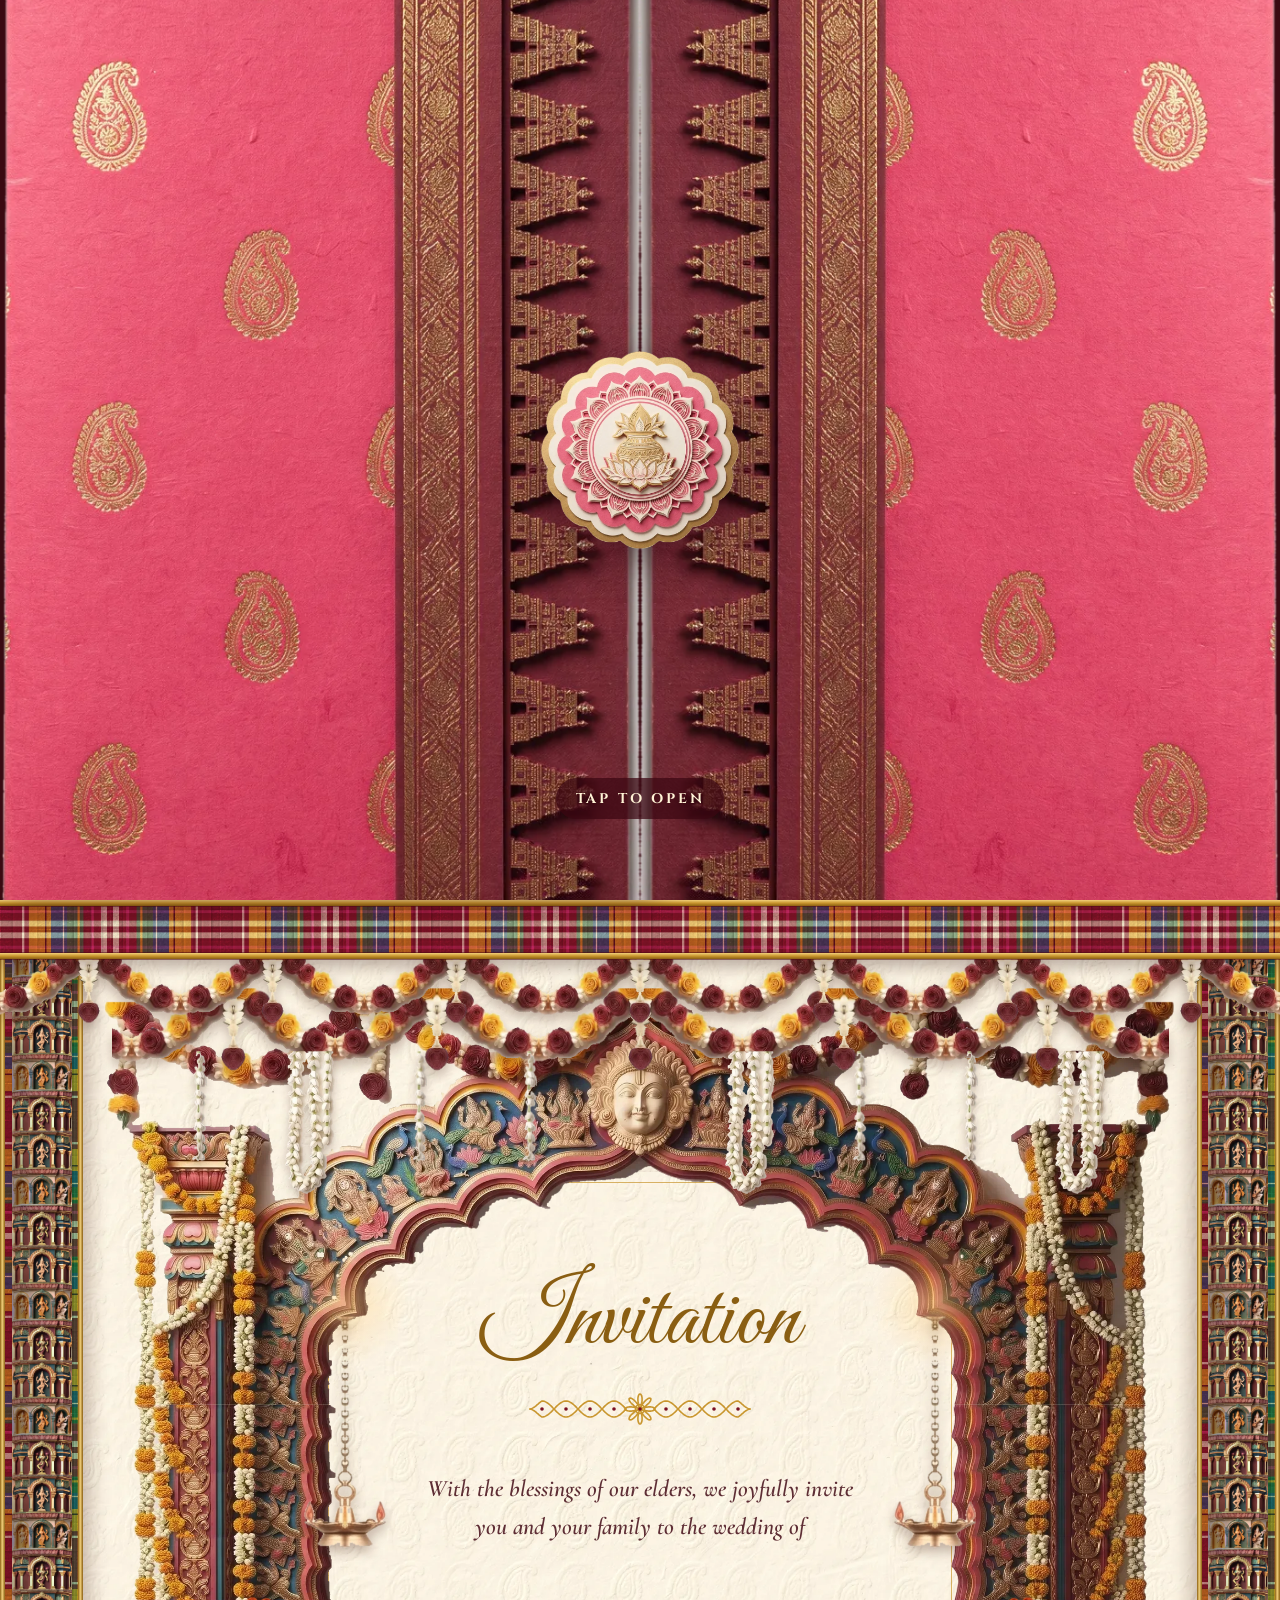
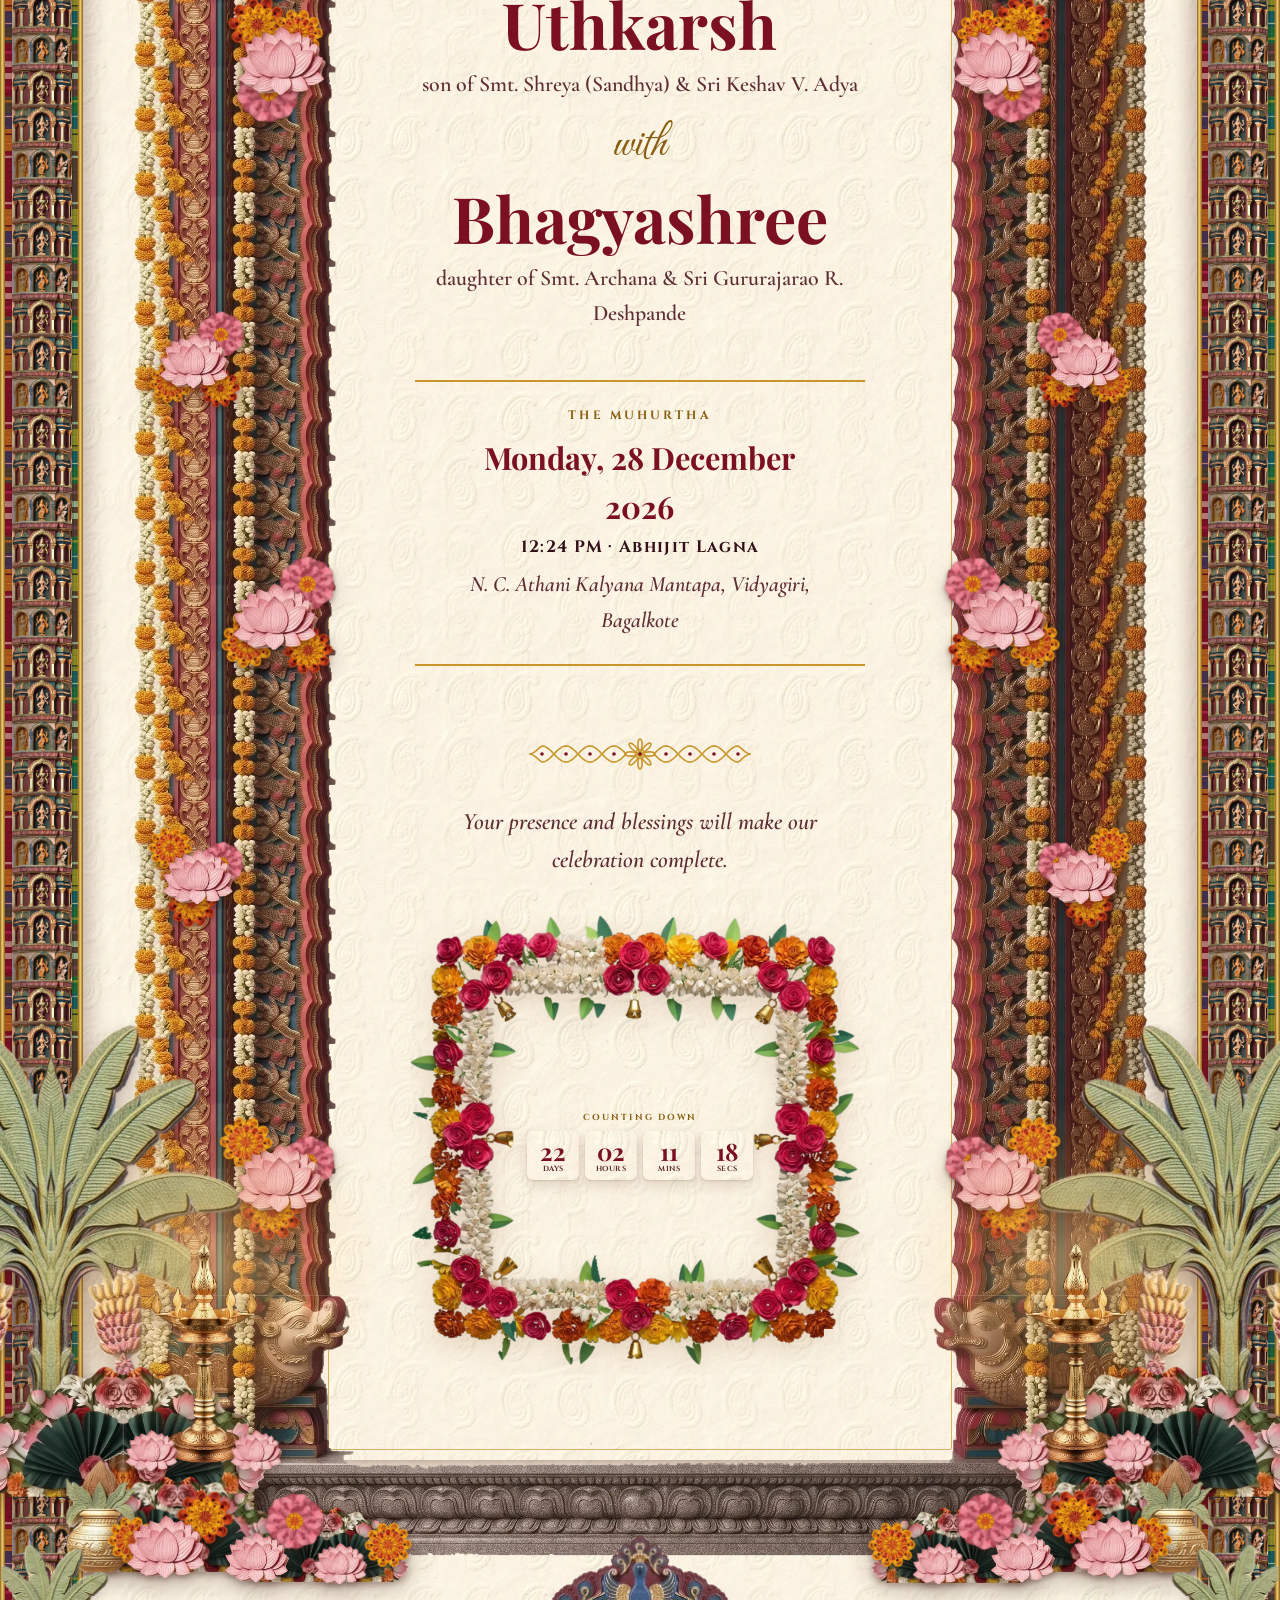
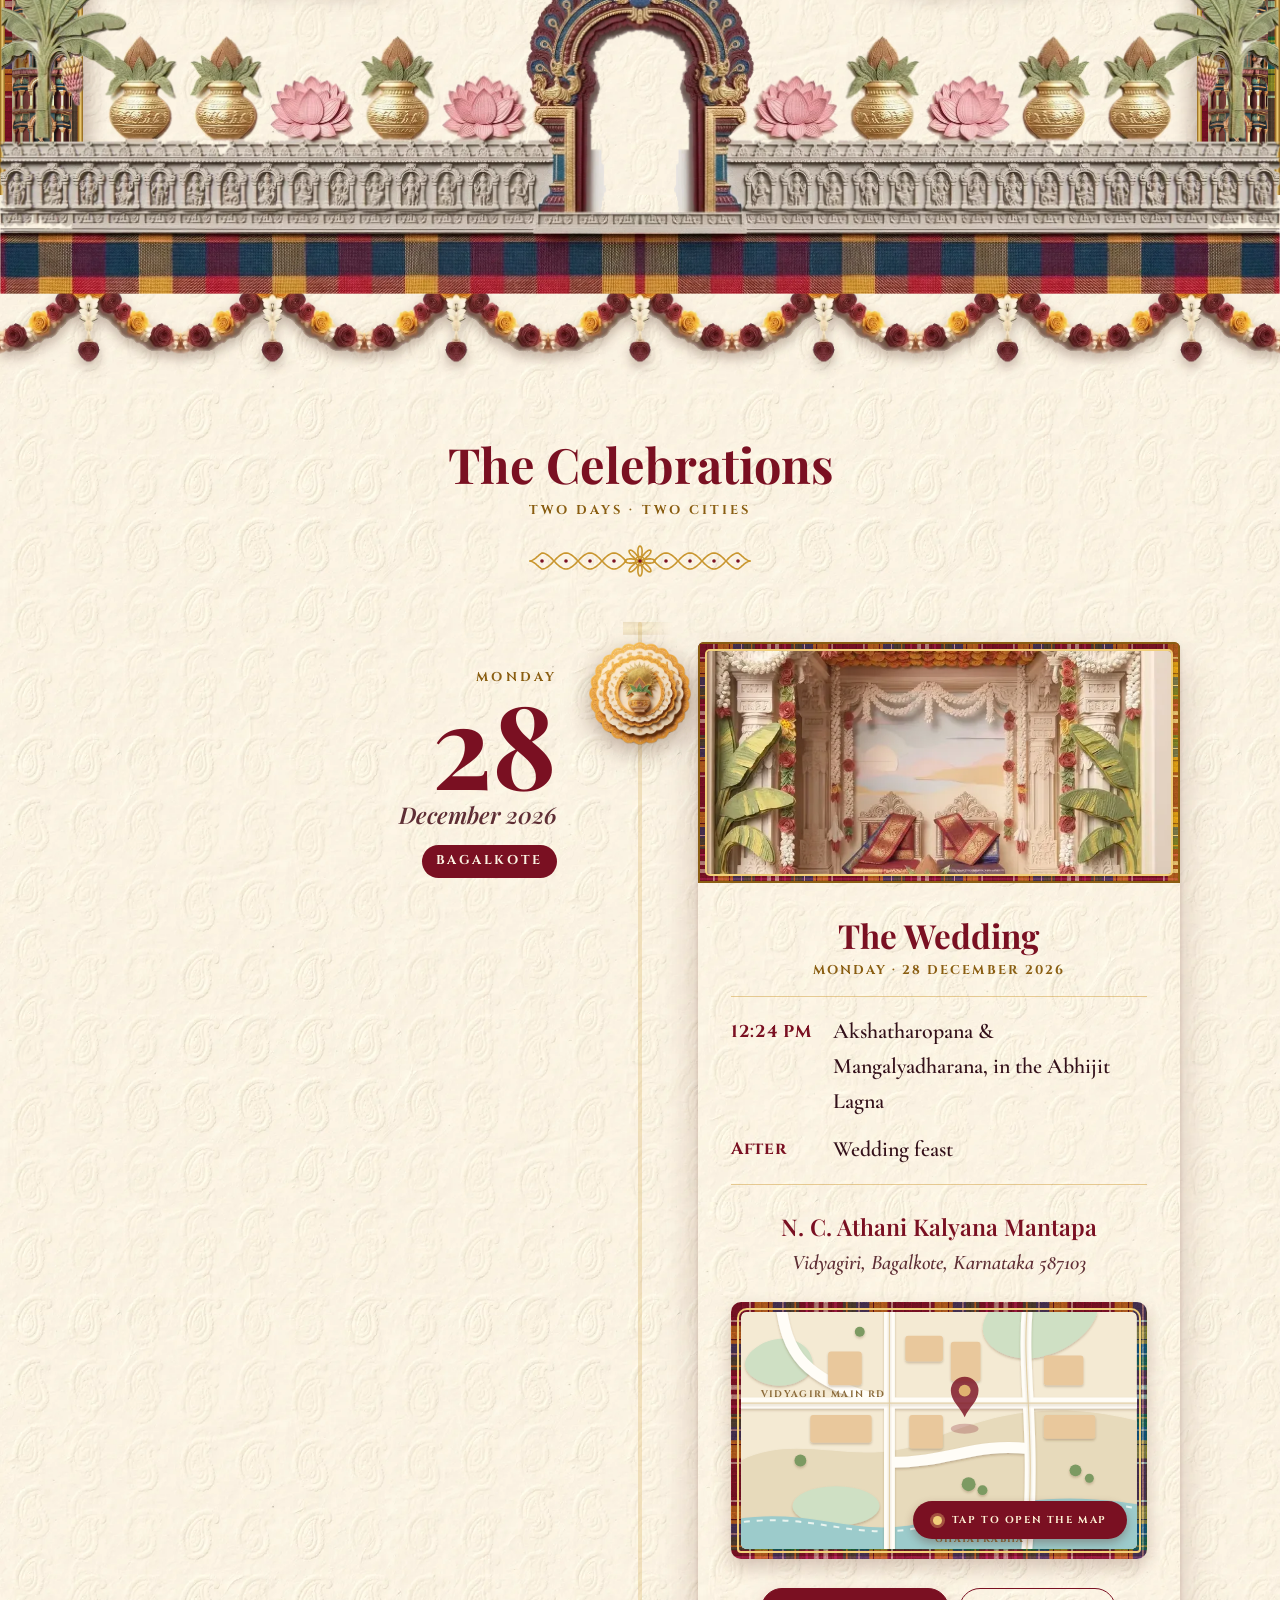
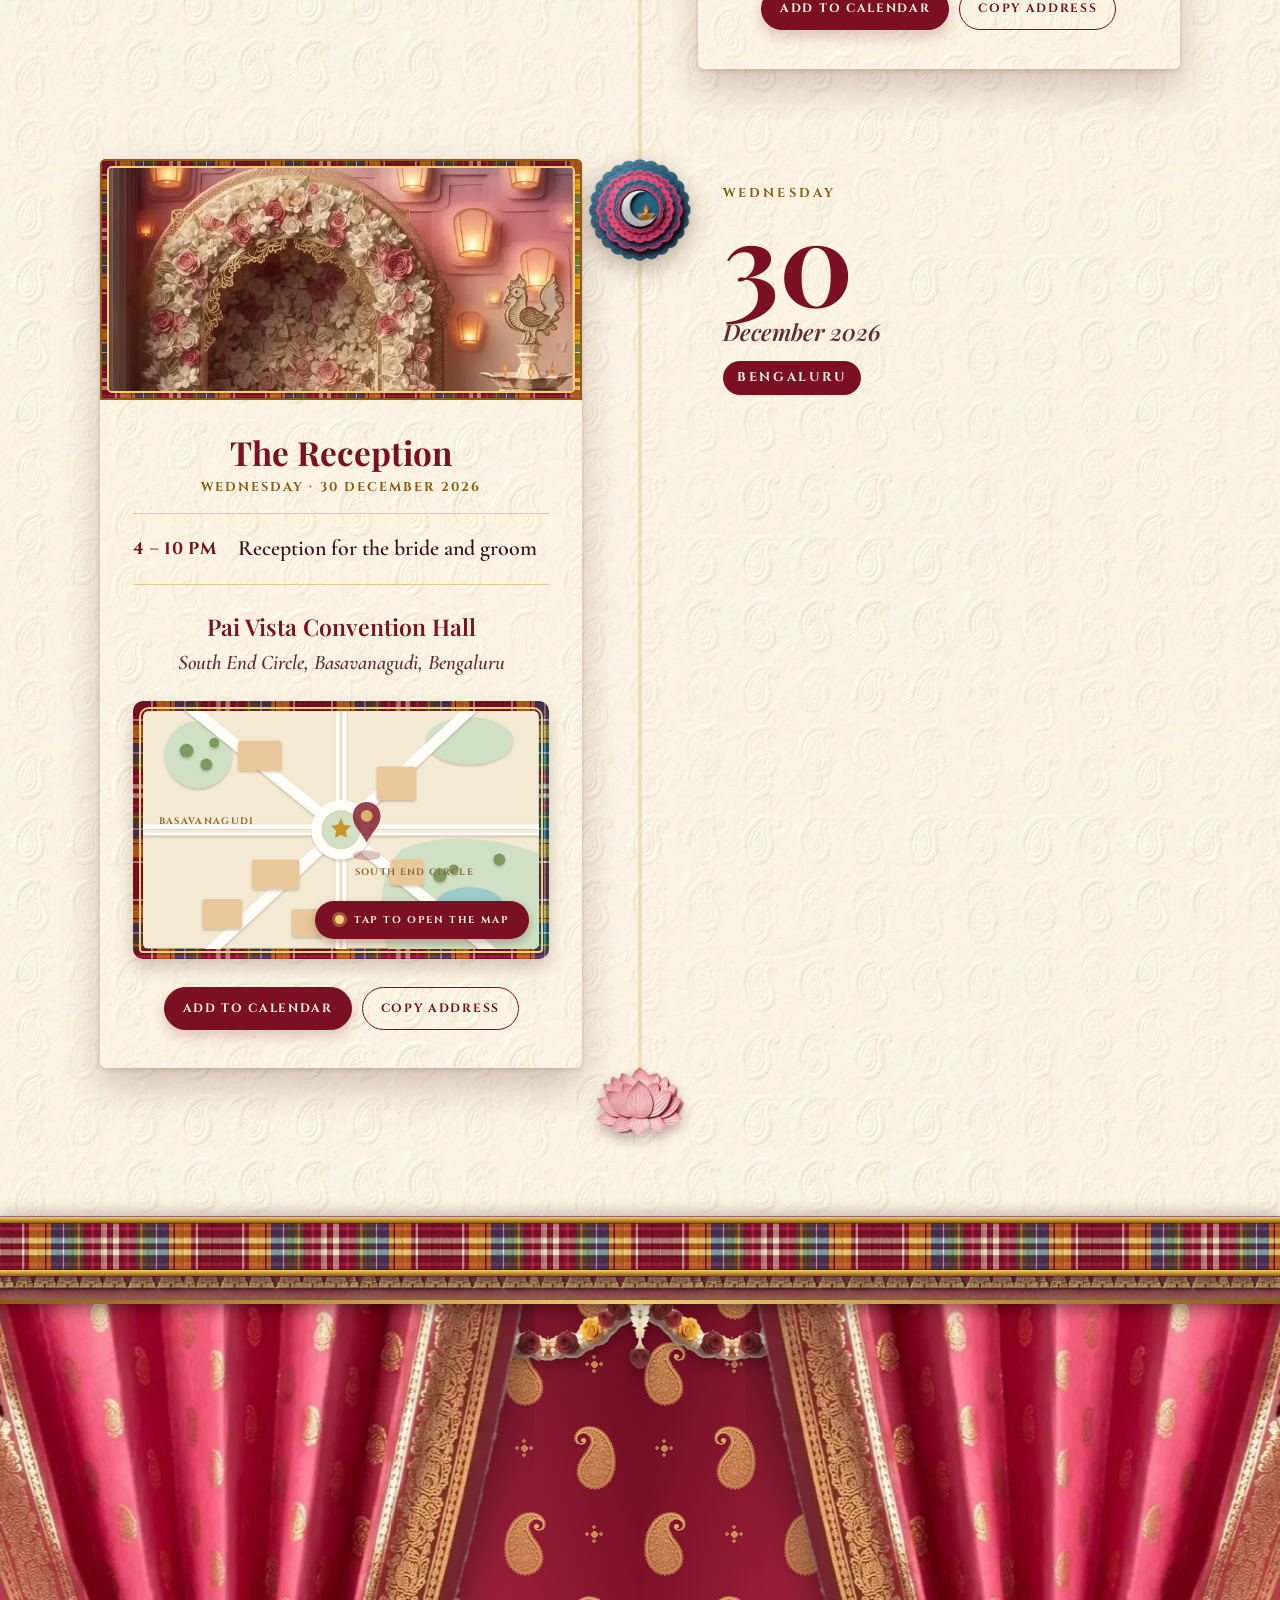
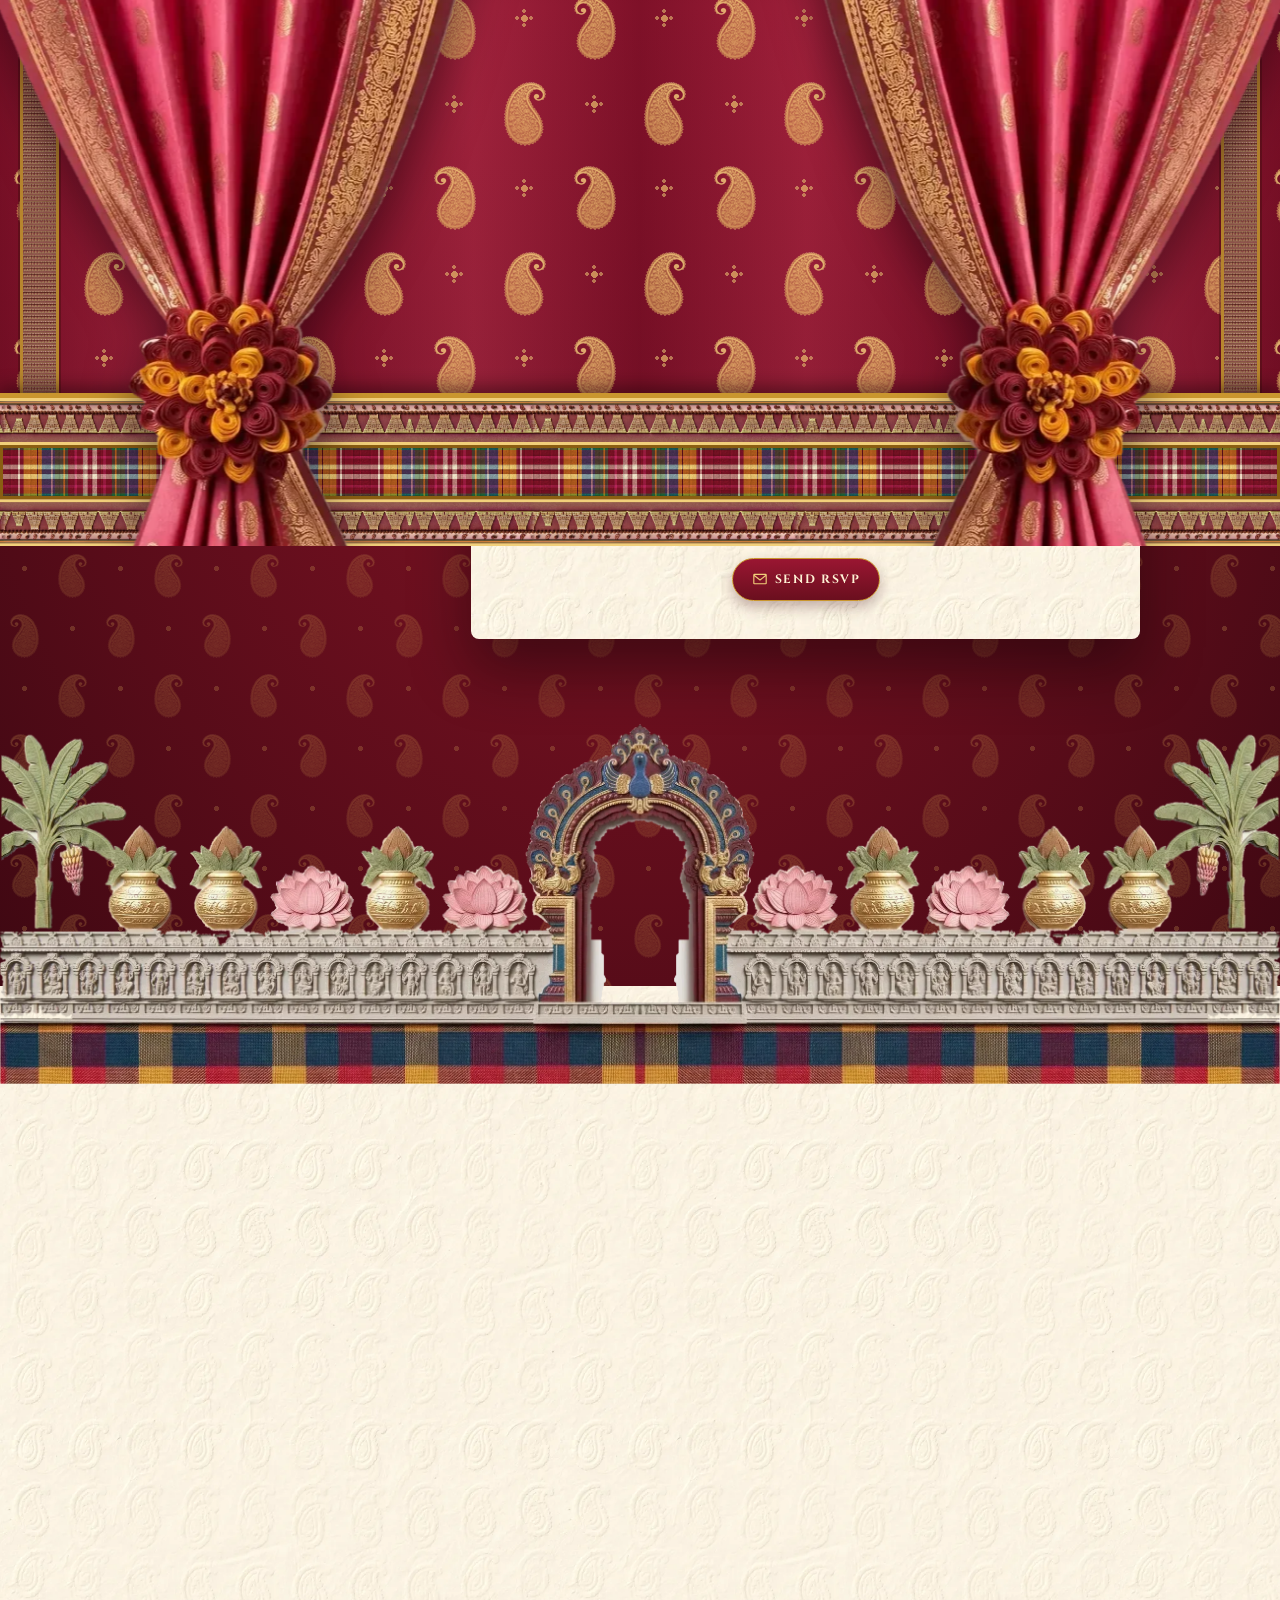
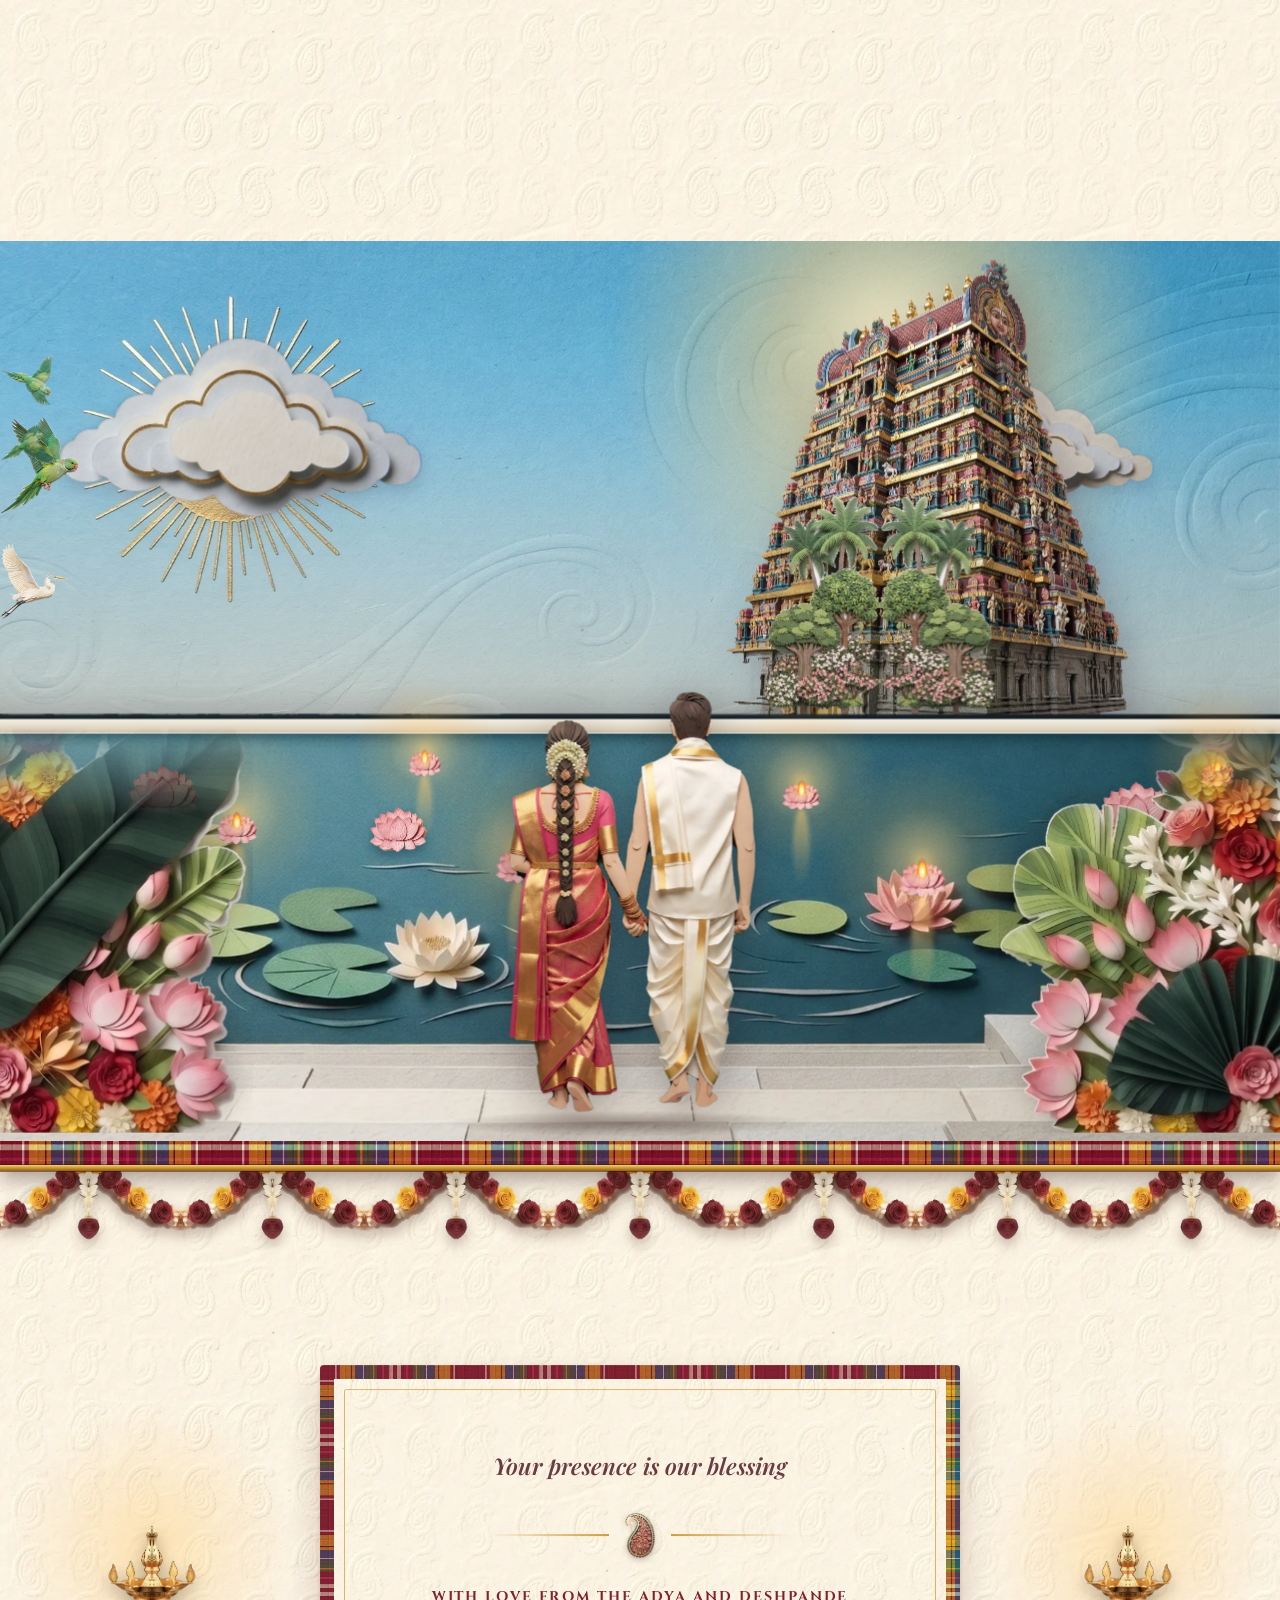
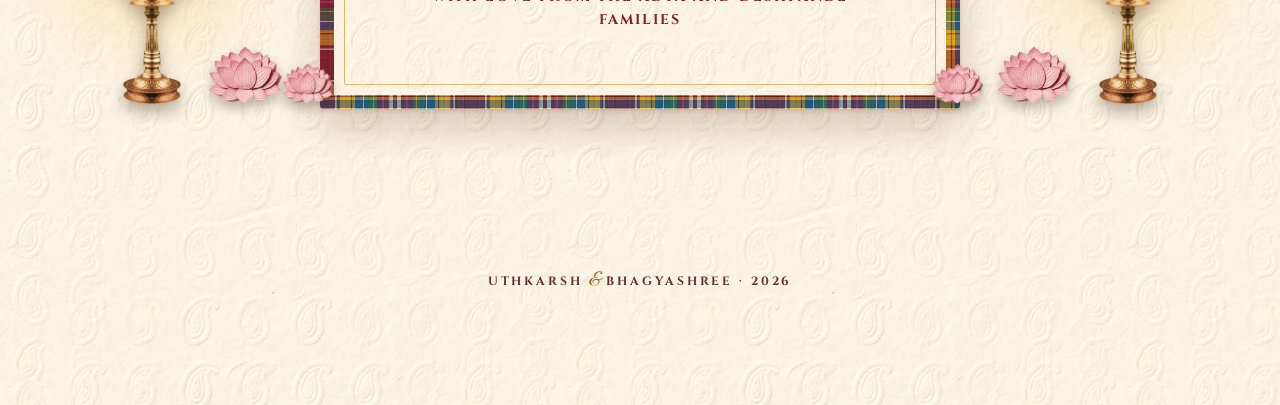
==== index.html @ cd50c8fa "Add files via upload" ====
<!doctype html>
<html lang="en">
<head>
<meta charset="utf-8">
<meta name="viewport" content="width=device-width, initial-scale=1">
<meta name="robots" content="noindex, nofollow">
<meta name="theme-color" content="#7A1022">
<title>Uthkarsh &amp; Bhagyashree · Shubha Vivaha</title>
<meta name="description" content="The wedding of Uthkarsh and Bhagyashree, 28 and 30 December 2026, Bagalkote and Bengaluru.">
<meta property="og:title" content="Uthkarsh &amp; Bhagyashree · Shubha Vivaha">
<meta property="og:description" content="Wedding on 28 December 2026 in Bagalkote · Reception on 30 December 2026 in Bengaluru">
<link rel="preload" as="image" href="assets/a6-gopuram.webp">
<link rel="preload" as="image" href="assets/a1-flap.webp">
<link rel="stylesheet" href="css/style.css">
</head>
<body class="is-locked" data-lang="en">

<!-- ============ 0 · GATEFOLD COVER ============ -->
<div id="intro" aria-label="Invitation cover">
  <div class="flap flap-l"><img src="assets/a1-flap.webp" alt=""></div>
  <div class="flap flap-r"><img src="assets/a1-flap.webp" alt=""></div>
  <button id="seal" type="button" aria-label="Open the invitation"><img src="assets/a2-seal.webp" alt=""></button>
  <p class="intro-cta"><span class="kn kn-x">ತೆರೆಯಲು ಸ್ಪರ್ಶಿಸಿ</span><span class="en-x">Tap to open</span></p>
</div>

<!-- ============ HUD ============ -->
<button class="next-cue" type="button" aria-label="Scroll down"><svg viewBox="0 0 24 24" aria-hidden="true"><path d="M6 9.5l6 6 6-6"/></svg></button>
<button class="top-cue" type="button" aria-label="Back to the top"><svg viewBox="0 0 24 24" aria-hidden="true"><path d="M6 14.5l6-6 6 6"/></svg></button>
<div class="hud">
  <div class="progress"><i></i></div>
  <div class="hud-right">
    <div class="lang" role="group" aria-label="Language">
      <button type="button" data-set-lang="kn" class="kn">ಕನ್ನಡ</button>
      <button type="button" data-set-lang="en" aria-pressed="true">EN</button>
    </div>
    <button type="button" id="music" aria-label="Temple music" aria-pressed="false">
      <svg viewBox="0 0 24 24" aria-hidden="true"><path d="M12 2.5c.6 0 1 .4 1 1v.7a6 6 0 0 1 5 5.9v4.4l1.6 2.6a.8.8 0 0 1-.7 1.2H5.1a.8.8 0 0 1-.7-1.2L6 14.5v-4.4a6 6 0 0 1 5-5.9v-.7c0-.6.4-1 1-1Zm-2.2 17.4h4.4a2.2 2.2 0 0 1-4.4 0Z"/></svg>
      <span class="wave"><i></i><i></i><i></i></span>
    </button>
  </div>
</div>

<main>
<!-- ============ 1-3 · LANDING, APPROACH, DOORS ============ -->
<section id="hero" class="scene" aria-label="Shubha Vivaha">
  <div class="stage">
    <img class="L sky" src="assets/a3-sky.webp" alt="">
    <div class="L clouds-far">
      <img class="cloud c1" src="assets/a4-cloud2.webp" alt="">
      <img class="cloud c2" src="assets/a4-cloud4.webp" alt="">
    </div>
    <div class="L birds" aria-hidden="true"></div>
    <div class="L world">
      <img class="W skyline" src="assets/a5-skyline.webp" alt="">
      <img class="W tower" src="assets/a6-gopuram.webp" alt="">
      <div class="W door-glow"></div>
      <img class="W cloud-front" src="assets/a4-cloud3.webp" alt="">
      <img class="W grove grove-l opt" src="assets/a34-grove-l.webp" alt="">
      <img class="W grove grove-r opt" src="assets/a35-grove-r.webp" alt="">
      <div class="W mist"></div>
      <img class="W courtyard" src="assets/a7-courtyard.webp" alt="">
      <img class="W flagstaff opt" src="assets/a36-flagstaff.webp" alt="">
      <img class="W cwall" src="assets/a21-frieze.webp" alt="">
      <div class="W wband" aria-hidden="true"></div>
      <svg class="W rangoli" data-rangoli viewBox="-200 -200 400 400" aria-hidden="true"></svg>
      <img class="W heap hp-l" src="assets/a54-heap-b.webp" alt="">
      <img class="W heap hp-r" src="assets/a54-heap-b.webp" alt="">
      <img class="W banana bn-l" src="assets/a52-banana.webp" alt="">
      <img class="W banana bn-r" src="assets/a52-banana.webp" alt="">
      <div class="W basegroup" aria-hidden="true">
        <div class="strew"></div>
        <div class="lampw sm l1" style="left:15.5%"><img class="lo" src="assets/a27-lamp-off.webp" alt=""><img class="ln" src="assets/a27-lamp-on.webp" alt=""><i class="halo"></i></div>
        <div class="lampw sm r1" style="left:84.1%"><img class="lo" src="assets/a27-lamp-off.webp" alt=""><img class="ln" src="assets/a27-lamp-on.webp" alt=""><i class="halo"></i></div>
        <div class="lampw lg l2" style="left:37.2%"><img class="lo" src="assets/a27-lamp-off.webp" alt=""><img class="ln" src="assets/a27-lamp-on.webp" alt=""><i class="halo"></i></div>
        <div class="lampw lg r2" style="left:62.4%"><img class="lo" src="assets/a27-lamp-off.webp" alt=""><img class="ln" src="assets/a27-lamp-on.webp" alt=""><i class="halo"></i></div>
        <img class="lotus" src="assets/a39-lotus.webp" alt="" style="left:9.5%;--h:36%;bottom:-3%"><img class="lotus" src="assets/a39-lotus.webp" alt="" style="left:21.5%;--h:36%;bottom:-3%"><img class="lotus" src="assets/a39-lotus.webp" alt="" style="left:78.1%;--h:36%;bottom:-3%"><img class="lotus" src="assets/a39-lotus.webp" alt="" style="left:90.1%;--h:36%;bottom:-3%">
        <img class="lotus" src="assets/a39-lotus.webp" alt="" style="left:31%;--h:44%;bottom:-6%"><img class="lotus" src="assets/a39-lotus.webp" alt="" style="left:43.4%;--h:44%;bottom:-6%"><img class="lotus" src="assets/a39-lotus.webp" alt="" style="left:56.2%;--h:44%;bottom:-6%"><img class="lotus" src="assets/a39-lotus.webp" alt="" style="left:68.6%;--h:44%;bottom:-6%">
        <img class="lotus" src="assets/a39-lotus.webp" alt="" style="left:26.2%;--h:30%;bottom:-8%"><img class="lotus" src="assets/a39-lotus.webp" alt="" style="left:73.4%;--h:30%;bottom:-8%">
      </div>
    </div>
    <div class="L names-shade"></div>
    <div class="L names">
      <p class="kn names-kn">ಶುಭ ವಿವಾಹ</p>
      <h1 class="names-main"><span class="nm" data-split>Uthkarsh</span><span class="amp">&amp;</span><span class="nm" data-split>Bhagyashree</span></h1>
    </div>
    <div class="L petals hero-shower" data-petals="12"></div>
    <img class="L fol fol-l" src="assets/a8-foliage-l-hero.webp" alt="">
    <img class="L fol fol-r" src="assets/a9-foliage-r-hero.webp" alt="">
    <div class="L sheet"><div class="sheet-band"></div><div class="sheet-paper"></div></div>
    <p class="L scroll-cue"><span data-i18n="scroll">Scroll</span><i></i></p>
  </div>
</section>

<!-- ============ 5-6 · INVITATION + COUNTDOWN ============ -->
<section id="invite" class="paper">
  <div class="rail" aria-hidden="true"><div class="rail-band"></div><div class="festoon"></div></div>
  <div class="side side-l"><div class="pillar-strip"></div></div>
  <div class="side side-r"><div class="pillar-strip"></div></div>
  <div class="torana">
    <div class="t-art" aria-hidden="true">
      <img class="t-top" src="assets/a17-top.webp" alt="">
      <div class="t-mid"></div>
      <img class="t-bot" src="assets/a17-bot.webp" alt="">
    </div>
    <div class="t-deco" aria-hidden="true"></div>
  <article class="panel invite-panel">
    <img class="butta tl" src="assets/a31-butta.webp" alt=""><img class="butta tr" src="assets/a31-butta.webp" alt="">
    <img class="butta bl" src="assets/a31-butta.webp" alt=""><img class="butta br" src="assets/a31-butta.webp" alt="">

    <header class="sec-head">
      <p class="kn sec-kn kn-x" data-c="up">ಮದುವೆಯ ಆಮಂತ್ರಣ</p>
      <h2 class="script sec-script" data-c="write">Invitation</h2>
      <svg class="kolam kolam-div" data-kolam="div" viewBox="0 0 300 40" aria-hidden="true"></svg>
    </header>

    <p class="lead" data-c="up" data-i18n="lead">With the blessings of our elders, we joyfully invite you and your family to the wedding of</p>

    <div class="couple">
      <div class="person">
        <h3 class="pname" data-c="words" data-i18n="groom">Uthkarsh</h3>
        <p class="pdesc" data-c="up" data-i18n="groomDesc">son of Smt. Shreya (Sandhya) &amp; Sri Keshav V. Adya</p>
      </div>
      <p class="weds script" data-c="write" data-i18n="weds">with</p>
      <div class="person">
        <h3 class="pname" data-c="words" data-i18n="bride">Bhagyashree</h3>
        <p class="pdesc" data-c="up" data-i18n="brideDesc">daughter of Smt. Archana &amp; Sri Gururajarao R. Deshpande</p>
      </div>
    </div>

    <div class="muhurtha" data-c="frame">
      <p class="m-label" data-i18n="mLabel">The Muhurtha</p>
      <p class="m-date" data-i18n="mDate">Monday, 28 December 2026</p>
      <p class="m-time" data-i18n="mTime">12:24 PM · Abhijit Lagna</p>
      <p class="m-where" data-i18n="mWhere">N. C. Athani Kalyana Mantapa, Vidyagiri, Bagalkote</p>
    </div>

    <svg class="kolam kolam-div" data-kolam="div" viewBox="0 0 300 40" aria-hidden="true"></svg>
    <p class="lead" data-c="up" data-i18n="close">Your presence and blessings will make our celebration complete.</p>

    <div class="countdown rv" aria-live="off">
      <img class="garland" src="assets/a20-garland.webp" alt="">
      <div class="cd-lamp l" aria-hidden="true"><div class="litlamp"><img src="assets/a27-lamp-on.webp" alt=""></div></div>
      <div class="cd-lamp r" aria-hidden="true"><div class="litlamp"><img src="assets/a27-lamp-on.webp" alt=""></div></div>
      <div class="cd-inner">
        <p class="cd-label" data-i18n="cdLabel">Counting down</p>
        <div class="cd-grid">
          <div><b data-cd="d">00</b><span data-i18n="days">Days</span></div>
          <div><b data-cd="h">00</b><span data-i18n="hours">Hours</span></div>
          <div><b data-cd="m">00</b><span data-i18n="mins">Mins</span></div>
          <div><b data-cd="s">00</b><span data-i18n="secs">Secs</span></div>
        </div>
      </div>
    </div>
  </article>
  </div>
  <div class="frieze" aria-hidden="true"><img src="assets/a21-frieze.webp" alt=""><div class="festoon hang"></div></div>
</section>

<!-- ============ 7 · THE CELEBRATIONS ============ -->
<section id="celebrations" class="paper">
  <header class="sec-head">
    <p class="kn sec-kn kn-x" data-c="up">ಶುಭ ಸಂಭ್ರಮ</p>
    <h2 class="sec-title" data-c="words" data-i18n="celTitle">The Celebrations</h2>
    <p class="sec-sub" data-c="up" data-i18n="celSub">Two days · two cities</p>
    <svg class="kolam kolam-div" data-kolam="div" viewBox="0 0 300 40" aria-hidden="true"></svg>
  </header>
  <div class="timeline">
    <div class="tl-thread" aria-hidden="true"><i></i></div>
    <img class="tl-end" src="assets/a39-lotus.webp" alt="">
    <article class="event ev-a">
      <div class="ev-side"><p class="ev-wk" data-i18n="wedWk">Monday</p><p class="ev-day">28</p><p class="ev-mon" data-i18n="monYear">December 2026</p><p class="ev-place" data-i18n="wedPlace">Bagalkote</p></div>
      <div class="ev-node"><img class="medal" src="assets/a24-med-wedding.webp" alt=""></div>
      <div class="card">
        <div class="shadowbox"><img src="assets/a22-wedding.webp" alt="A paper diorama of a wedding mandapa at sunrise"></div>
        <div class="card-body">
          <p class="ev-kn kn kn-x">ವಿವಾಹ</p>
          <h3 class="ev-title" data-i18n="wedTitle">The Wedding</h3>
          <p class="ev-date" data-i18n="wedDate">Monday · 28 December 2026</p>
          <dl class="ev-rows">
            <dt data-i18n="wedTime">12:24 PM</dt><dd data-i18n="wedWhat">Akshatharopana &amp; Mangalyadharana, in the Abhijit Lagna</dd>
            <dt data-i18n="wedFeastWhen">After</dt><dd data-i18n="wedFeast">Wedding feast</dd>
          </dl>
          <p class="ev-venue"><b data-i18n="wedVenue">N. C. Athani Kalyana Mantapa</b><span data-i18n="vAddrWed">Vidyagiri, Bagalkote, Karnataka 587103</span></p>
          <div class="mount"><a class="map" target="_blank" rel="noopener" href="https://maps.app.goo.gl/onUVFDoFLpxTTJVK7" data-src="https://maps.google.com/maps?q=N%20C%20Athani%20Kalyana%20Mantap%2C%20Vidyagiri%2C%20Bagalkot%2C%20Karnataka%20587103&amp;z=16&amp;output=embed" data-title="Map to N. C. Athani Kalyana Mantapa">
            <svg class="illus" data-illus="wed" viewBox="0 0 400 240" aria-hidden="true"></svg><span class="map-tag"><b data-i18n="wedVenue">N. C. Athani Kalyana Mantapa</b><span data-i18n="mapTap">Tap to open the map</span></span>
          </a></div>
          <div class="btns">
            <a class="btn" target="_blank" rel="noopener" href="https://calendar.google.com/calendar/render?action=TEMPLATE&amp;text=Wedding%20of%20Uthkarsh%20%26%20Bhagyashree&amp;dates=20261228T063000Z/20261228T093000Z&amp;details=Muhurtha%20at%2012%3A24%20PM%20(Abhijit%20Lagna)%2C%20followed%20by%20the%20wedding%20feast.&amp;location=N.%20C.%20Athani%20Kalyana%20Mantapa%2C%20Vidyagiri%2C%20Bagalkote%20587103" data-i18n="addCal">Add to calendar</a>
            <button class="btn ghost" type="button" data-copy="N. C. Athani Kalyana Mantapa, Vidyagiri, Bagalkote, Karnataka 587103" data-i18n="copyAddr">Copy address</button>
          </div>
        </div>
      </div>
    </article>
    <article class="event ev-b">
      <div class="ev-side"><p class="ev-wk" data-i18n="recWk">Wednesday</p><p class="ev-day">30</p><p class="ev-mon" data-i18n="monYear">December 2026</p><p class="ev-place" data-i18n="recPlace">Bengaluru</p></div>
      <div class="ev-node"><img class="medal" src="assets/a24-med-reception.webp" alt=""></div>
      <div class="card">
        <div class="shadowbox"><img src="assets/a23-reception.webp" alt="A paper diorama of an evening reception with lanterns"></div>
        <div class="card-body">
          <p class="ev-kn kn kn-x">ಆರತಕ್ಷತೆ</p>
          <h3 class="ev-title" data-i18n="recTitle">The Reception</h3>
          <p class="ev-date" data-i18n="recDate">Wednesday · 30 December 2026</p>
          <dl class="ev-rows">
            <dt data-i18n="recTime">4 – 10 PM</dt><dd data-i18n="recWhat">Reception for the bride and groom</dd>
          </dl>
          <p class="ev-venue"><b data-i18n="recVenue">Pai Vista Convention Hall</b><span data-i18n="vAddrRec">South End Circle, Basavanagudi, Bengaluru</span></p>
          <div class="mount"><a class="map" target="_blank" rel="noopener" href="https://www.google.com/maps/place/Pai+Vista+Convention+Hall,+South+End+Circle/@12.937926,77.5787204,17z" data-src="https://maps.google.com/maps?q=12.937926,77.5787204&amp;z=16&amp;output=embed" data-title="Map to Pai Vista Convention Hall">
            <svg class="illus" data-illus="rec" viewBox="0 0 400 240" aria-hidden="true"></svg><span class="map-tag"><b data-i18n="recVenue">Pai Vista Convention Hall</b><span data-i18n="mapTap">Tap to open the map</span></span>
          </a></div>
          <div class="btns">
            <a class="btn" target="_blank" rel="noopener" href="https://calendar.google.com/calendar/render?action=TEMPLATE&amp;text=Reception%20of%20Uthkarsh%20%26%20Bhagyashree&amp;dates=20261230T103000Z/20261230T163000Z&amp;location=Pai%20Vista%20Convention%20Hall%2C%20South%20End%20Circle%2C%20Basavanagudi%2C%20Bengaluru" data-i18n="addCal">Add to calendar</a>
            <button class="btn ghost" type="button" data-copy="Pai Vista Convention Hall, South End Circle, Basavanagudi, Bengaluru" data-i18n="copyAddr">Copy address</button>
          </div>
        </div>
      </div>
    </article>
  </div>
</section>

<!-- ============ 9 · RSVP ============ -->
<section id="rsvp">
  <div class="rail" aria-hidden="true"><div class="rail-band"></div><div class="festoon"></div></div>
  <div class="madras-band" aria-hidden="true"></div>
  <div class="drapes" aria-hidden="true">
    <div class="silk"><div class="silk-fest"></div><i class="zari zl"></i><i class="zari zr"></i><div class="silk-pallu"><div class="sp-temple"></div><div class="sp-madras"></div><div class="sp-temple flip"></div></div></div>
    <div class="valance"></div>
    <div class="drape drape-l"><picture><source media="(max-aspect-ratio: 3/5)" srcset="assets/a26-drape-tall.webp"><img src="assets/a26-drape.webp" alt=""></picture></div>
    <div class="drape drape-r"><picture><source media="(max-aspect-ratio: 3/5)" srcset="assets/a26-drape-tall.webp"><img src="assets/a26-drape.webp" alt=""></picture></div>
  </div>
  <div class="rsvp-inner">
    <header class="sec-head light">
      <p class="kn sec-kn kn-x" data-c="up">ತಾವು ಬರುವಿರಾ?</p>
      <h2 class="sec-title" data-c="words" data-i18n="rsvpTitle">Will you join us?</h2>
      <p class="sec-sub" data-c="up" data-i18n="rsvpSub">Kindly let us know if you can join us</p>
      <svg class="kolam kolam-div" data-kolam="div" viewBox="0 0 300 40" aria-hidden="true"></svg>
    </header>
    <div class="rsvp-row">
      <div class="lamp" aria-hidden="true">
        <img class="lamp-off" src="assets/a27-lamp-off.webp" alt="">
        <img class="lamp-on" src="assets/a27-lamp-on.webp" alt="">
      </div>
      <form class="rsvp-card rv" id="rsvpForm" novalidate>
        <label class="f"><span data-i18n="fName">Your name</span><input name="name" autocomplete="name" required></label>
        <label class="f"><span data-i18n="fGuests">Guests, including you</span>
          <select name="guests"><option>1</option><option selected>2</option><option>3</option><option>4</option><option>5</option><option>6</option><option>7</option><option>8</option><option>9</option><option>10</option></select>
        </label>
        <fieldset class="f">
          <legend data-i18n="fAttend">I will attend</legend>
          <label class="chk"><input type="checkbox" name="wed" checked><span data-i18n="optWed">Wedding · 28 Dec, Bagalkote</span></label>
          <label class="chk"><input type="checkbox" name="rec" checked><span data-i18n="optRec">Reception · 30 Dec, Bengaluru</span></label>
        </fieldset>
        <label class="f"><span data-i18n="fNote">A note for the couple</span><textarea name="note" rows="2"></textarea></label>
        <div class="btns">
          <button class="btn wa" type="submit" id="rsvpSend"><svg viewBox="0 0 24 24" aria-hidden="true"><path d="M3 6.5A1.5 1.5 0 0 1 4.5 5h15A1.5 1.5 0 0 1 21 6.5v11a1.5 1.5 0 0 1-1.5 1.5h-15A1.5 1.5 0 0 1 3 17.5Zm1.9.3 7.1 5.6 7.1-5.6Zm14.6 1.6-7 5.5a.8.8 0 0 1-1 0l-7-5.5v9.1h15Z"/></svg><span data-i18n="send">Send RSVP</span></button>
        </div>
        <p class="thanks" data-i18n="thanks" hidden>Thank you, we have received your RSVP. We look forward to welcoming you.</p>
      </form>
    </div>
  </div>
  <div class="frieze" aria-hidden="true"><img src="assets/a21-frieze.webp" alt=""></div>
</section>

<!-- ============ 10 · FINALE ============ -->
<section id="finale" class="scene" aria-label="With love and blessings">
  <div class="stage">
    <img class="L sky" src="assets/a3-sky.webp" alt="">
    <div class="L f-dusk"></div>
    <div class="L fworld">
      <div class="F f-sun"></div>
      <img class="F f-cloud fc1" src="assets/a4-cloud3.webp" alt="">
      <img class="F f-cloud fc2" src="assets/a4-cloud1.webp" alt="">
      <img class="F f-tower" src="assets/a6-gopuram.webp" alt="">
      <img class="F f-grove-l opt" src="assets/a34-grove-l.webp" alt="">
      <img class="F f-grove-r opt" src="assets/a35-grove-r.webp" alt="">
      <img class="F f-tank" src="assets/a28-tank.webp" alt="">
      <div class="F f-bank"></div>
      <img class="F f-lotus fl1" src="assets/a39-lotus.webp" alt="" style="--d:5.2s">
      <img class="F f-lotus fl2" src="assets/a39-lotus.webp" alt="" style="--d:6.1s;--dl:-2s">
      <img class="F f-lotus fl3" src="assets/a39-lotus.webp" alt="" style="--d:4.6s;--dl:-1s">
      <div class="F f-diyas"></div>
      <div class="F f-contact"></div>
      <img class="F f-couple" src="assets/a29-couple.webp" alt="">
      <div class="F f-flower fl-l"><img src="assets/a8-foliage-l.webp" alt=""></div>
      <div class="F f-flower fl-r"><img src="assets/a9-foliage-r.webp" alt=""></div>
    </div>
    <div class="L birds" aria-hidden="true"></div>
    <div class="L petals" data-petals="6"></div>
    <div class="L f-text">
      <div class="ribbon">
        <p class="kn f-kn kn-x">ಶುಭವಾಗಲಿ</p>
        <p class="script f-script" data-i18n="withLove">With love &amp; blessings</p>
        <p class="f-names">Uthkarsh <span>&amp;</span> Bhagyashree</p>
        <p class="f-date" data-i18n="heroDate">28 &amp; 30 December 2026 · Bagalkote &amp; Bengaluru</p>
      </div>
    </div>
  </div>
</section>

<!-- ============ CLOSING ============ -->
<section id="closing" class="paper">
  <div class="madras-band" aria-hidden="true"></div>
  <div class="festoon top-fest" aria-hidden="true"></div>
  <div class="closing-wrap">
    <svg class="kolam kolam-big" data-kolam="big" viewBox="-200 -200 400 400" aria-hidden="true"></svg>
    <div class="flank flank-l" aria-hidden="true"><div class="litlamp"><img src="assets/a27-lamp-on.webp" alt=""></div><img class="kal lot" src="assets/a39-lotus.webp" alt=""><img class="kal lot sm" src="assets/a39-lotus.webp" alt=""></div>
    <article class="panel closing-panel" data-c="rise">
    <p class="kn close-kn kn-x">ತಮ್ಮ ಆಗಮನವೇ ನಮಗೆ ಆಶೀರ್ವಾದ</p>
    <p class="close-en" data-i18n="presence">Your presence is our blessing</p>
    <div class="divider" aria-hidden="true"><i></i><img src="assets/a31-butta.webp" alt=""><i></i></div>
    <p class="families" data-i18n="families">With love from the Adya and Deshpande families</p>
  </article>
    <div class="flank flank-r" aria-hidden="true"><div class="litlamp"><img src="assets/a27-lamp-on.webp" alt=""></div><img class="kal lot" src="assets/a39-lotus.webp" alt=""><img class="kal lot sm" src="assets/a39-lotus.webp" alt=""></div>
  </div>
  <footer class="foot"><p>Uthkarsh <span>&amp;</span> Bhagyashree · 2026</p></footer>
</section>
</main>

<noscript><style>#intro{display:none}body.is-locked{overflow:auto}</style></noscript>
<script src="vendor/gsap.min.js"></script>
<script src="vendor/ScrollTrigger.min.js"></script>
<script src="vendor/lenis.min.js"></script>
<script src="js/app.js"></script>
</body>
</html>
---- css/style.css ----
/* ================= Fonts ================= */
@font-face{font-family:"Playfair Display";src:url(../fonts/playfair-display-latin-600-normal.woff2) format("woff2");font-weight:600;font-display:swap}
@font-face{font-family:"Playfair Display";src:url(../fonts/playfair-display-latin-700-normal.woff2) format("woff2");font-weight:700;font-display:swap}
@font-face{font-family:"Playfair Display";src:url(../fonts/playfair-display-latin-600-italic.woff2) format("woff2");font-weight:600;font-style:italic;font-display:swap}
@font-face{font-family:"Cinzel";src:url(../fonts/cinzel-latin-600-normal.woff2) format("woff2");font-weight:600;font-display:swap}
@font-face{font-family:"Cinzel";src:url(../fonts/cinzel-latin-700-normal.woff2) format("woff2");font-weight:700;font-display:swap}
@font-face{font-family:"Cormorant Garamond";src:url(../fonts/cormorant-garamond-latin-500-normal.woff2) format("woff2");font-weight:500;font-display:swap}
@font-face{font-family:"Cormorant Garamond";src:url(../fonts/cormorant-garamond-latin-600-normal.woff2) format("woff2");font-weight:600;font-display:swap}
@font-face{font-family:"Cormorant Garamond";src:url(../fonts/cormorant-garamond-latin-700-normal.woff2) format("woff2");font-weight:700;font-display:swap}
@font-face{font-family:"Cormorant Garamond";src:url(../fonts/cormorant-garamond-latin-600-italic.woff2) format("woff2");font-weight:600;font-style:italic;font-display:swap}
@font-face{font-family:"Great Vibes";src:url(../fonts/great-vibes-latin-400-normal.woff2) format("woff2");font-display:swap}
@font-face{font-family:"Noto Serif Kannada";src:url(../fonts/noto-serif-kannada-kannada-500-normal.woff2) format("woff2");font-weight:500;unicode-range:U+0C80-0CFF,U+0964-0965,U+200C-200D,U+25CC;font-display:swap}
@font-face{font-family:"Noto Serif Kannada";src:url(../fonts/noto-serif-kannada-kannada-600-normal.woff2) format("woff2");font-weight:600;unicode-range:U+0C80-0CFF,U+0964-0965,U+200C-200D,U+25CC;font-display:swap}
@font-face{font-family:"Noto Serif Kannada";src:url(../fonts/noto-serif-kannada-kannada-700-normal.woff2) format("woff2");font-weight:700;unicode-range:U+0C80-0CFF,U+0964-0965,U+200C-200D,U+25CC;font-display:swap}

/* ================= Tokens ================= */
:root{--band:clamp(40px,4.6vw,66px);--fh:clamp(62px,6.6vw,96px);
  --maroon:#7A1022; --maroon-d:#4E0915; --gold:#C9962E; --gold-l:#F1CF7A; --gold-d:#8A5E12;
  --peacock:#0E5E8C; --parrot:#2F8F3A; --rani:#D4246E;
  --ivory:#FBF3E2; --ink:#33101A; --ink-2:#5E2E35;
  --display:"Playfair Display","Noto Serif Kannada",Georgia,serif;
  --caps:"Cinzel","Playfair Display",serif;
  --serif:"Cormorant Garamond","Noto Serif Kannada",Georgia,serif;
  --script:"Great Vibes","Playfair Display",cursive;
  --kn:"Noto Serif Kannada",serif;
  --ease:cubic-bezier(.22,1,.36,1);
  --paper:var(--ivory) url(../assets/a16-paper.webp) 0 0/560px;
  --lift1:0 1px 2px rgba(74,20,10,.14),0 6px 14px rgba(74,20,10,.14);
  --lift2:0 2px 4px rgba(74,20,10,.14),0 18px 38px rgba(74,20,10,.22);
  --sec-pad:clamp(84px,12vh,140px);
}
*,*::before,*::after{box-sizing:border-box}
html{-webkit-text-size-adjust:100%;background:var(--ivory)}
body{margin:0;color:var(--ink);font-family:var(--serif);font-weight:600;font-size:clamp(18px,.7vw + 13px,22px);line-height:1.6;background:var(--paper);overflow-x:clip}
body.is-locked{overflow:hidden;height:100%}
img{display:block;max-width:none;user-select:none;-webkit-user-drag:none}
h1,h2,h3,p,dl,dd{margin:0}
button{font:inherit;color:inherit}
.kn{font-family:var(--kn);font-weight:700;letter-spacing:0}
.script{font-family:var(--script);font-weight:400}
html.lenis,html.lenis body{height:auto}
.lenis.lenis-smooth{scroll-behavior:auto!important}
.opt{visibility:hidden}.opt.ok{visibility:visible}

/* ================= 0 · Gatefold ================= */
#intro{position:fixed;inset:0;z-index:100;display:grid;place-items:center;perspective:1700px;background:#3a0a12}
#intro .flap{position:absolute;top:0;bottom:0;width:50.4%;overflow:hidden;will-change:transform}
#intro .flap img{height:100%;width:100%;object-fit:cover;object-position:100% 50%}
#intro .flap-l{left:0;transform-origin:0 50%;box-shadow:14px 0 30px rgba(40,5,10,.4)}
#intro .flap-r{right:0;transform-origin:100% 50%}
#intro .flap-r img{transform:scaleX(-1)}
.intro-plaque{position:absolute;top:max(10vh,60px);left:50%;transform:translateX(-50%);z-index:2;text-align:center;background:var(--paper);padding:18px clamp(26px,4vw,48px) 16px;border-radius:4px;box-shadow:var(--lift2);width:max-content;max-width:88vw}
.intro-plaque::before{content:"";position:absolute;inset:6px;border:1.5px solid var(--gold);border-radius:2px;pointer-events:none}
.intro-kn{font-size:clamp(26px,2.8vw,36px);color:var(--maroon);line-height:1.3;padding:.1em .4em}
.intro-names{font-family:var(--display);font-weight:700;font-size:clamp(24px,3vw,40px);color:var(--maroon);line-height:1.2;margin:.1em 0}
.intro-names span{font-family:var(--script);font-weight:400;color:var(--gold-d);font-size:1.1em;margin:0 .15em}
.intro-sub{font-family:var(--script);font-size:clamp(30px,3.2vw,44px);color:var(--gold-d);line-height:1.1;margin-top:.1em}
body[data-lang=kn] .intro-sub{font-family:var(--kn);font-weight:600;font-size:18px;color:var(--ink-2)}
.intro-date{font-family:var(--caps);font-weight:700;font-size:clamp(11px,1vw,13px);letter-spacing:.2em;text-transform:uppercase;color:var(--ink-2)}
body[data-lang=kn] .intro-date{font-family:var(--kn);letter-spacing:0;text-transform:none;font-size:14px}
#seal{position:relative;z-index:3;border:0;background:none;padding:0;cursor:pointer;width:clamp(160px,22vmin,250px);aspect-ratio:1;border-radius:50%;filter:drop-shadow(0 14px 22px rgba(30,0,8,.45));animation:sealBreath 3.2s var(--ease) infinite}
#seal img{width:100%;height:100%;object-fit:contain}
#seal:focus-visible{outline:2px solid var(--gold-l);outline-offset:8px}
@keyframes sealBreath{0%,100%{transform:scale(1)}50%{transform:scale(1.035)}}
.intro-cta{position:absolute;bottom:max(9vh,50px);left:50%;transform:translateX(-50%);z-index:2;white-space:nowrap;background:rgba(60,8,18,.72);color:#FFF3D6;padding:.65em 1.4em;border-radius:99px;font-family:var(--caps);font-weight:700;font-size:clamp(12px,1.1vw,14px);letter-spacing:.2em;text-transform:uppercase}
.intro-cta .kn{letter-spacing:0;text-transform:none;font-size:1.15em;color:var(--gold-l)}
.intro-cta .dot{margin:0 .7em;color:var(--gold-l)}

/* ================= HUD ================= */
.hud{position:fixed;inset:0 0 auto 0;z-index:60;pointer-events:none}
.progress{height:3px}
.progress i{display:block;height:100%;transform-origin:0 50%;transform:scaleX(0);background:linear-gradient(90deg,var(--gold-d),var(--gold-l),var(--gold))}
.hud-right{position:absolute;top:14px;right:14px;display:flex;gap:10px;pointer-events:auto}
.lang{display:flex;border-radius:99px;background:rgba(251,243,226,.92);box-shadow:0 4px 14px rgba(60,10,15,.2);padding:3px}
.lang button{border:0;background:none;padding:6px 12px;border-radius:99px;font-family:var(--caps);font-weight:700;font-size:12px;letter-spacing:.08em;cursor:pointer;color:var(--ink-2)}
.lang button.kn{font-family:var(--kn);font-size:14px}
.lang button[aria-pressed=true]{background:var(--maroon);color:var(--ivory)}
#music{width:40px;height:40px;border-radius:50%;border:0;background:rgba(251,243,226,.92);box-shadow:0 4px 14px rgba(60,10,15,.2);display:grid;place-items:center;cursor:pointer;position:relative}
#music svg{width:20px;height:20px;fill:var(--gold-d)}
#music .wave{position:absolute;bottom:6px;display:flex;gap:2px;opacity:0;transition:opacity .4s}
#music .wave i{width:2px;height:5px;background:var(--maroon);border-radius:2px;animation:wv 1s ease-in-out infinite}
#music .wave i:nth-child(2){animation-delay:.2s}#music .wave i:nth-child(3){animation-delay:.4s}
#music[aria-pressed=true] .wave{opacity:1}
#music[aria-pressed=true] svg{animation:bell 2.4s ease-in-out infinite;transform-origin:50% 10%}
@keyframes wv{0%,100%{transform:scaleY(.5)}50%{transform:scaleY(1.4)}}
@keyframes bell{0%,100%{transform:rotate(0)}10%{transform:rotate(12deg)}20%{transform:rotate(-10deg)}30%{transform:rotate(6deg)}40%{transform:rotate(0)}}

/* ================= Pinned scenes ================= */
.scene{position:relative}
#hero{height:100vh;height:100svh}
#finale{height:100vh;height:100svh}
html.lenis-stopped{overflow:hidden}
.stage{position:sticky;top:0;height:100vh;height:100svh;overflow:hidden;isolation:isolate}
.L{position:absolute;will-change:transform,opacity}
.W,.F{position:absolute;left:0;top:0;will-change:transform}
.sky{inset:0;width:100%;height:100%;object-fit:cover;object-position:30% 30%}
.world,.fworld{inset:0;transform-origin:0 0}
.clouds-far{inset:0}
.cloud{position:absolute;filter:drop-shadow(0 6px 9px rgba(40,50,90,.22));animation:drift 40s ease-in-out infinite alternate}
.c1{width:min(24vw,340px);left:3%;top:12%}
.c2{width:min(19vw,270px);right:5%;top:22%;animation-duration:46s}
.c3{width:min(14vw,200px);left:58%;top:7%;animation-duration:54s}
.cloud-front{filter:drop-shadow(0 10px 16px rgba(40,50,90,.28));animation:drift 36s ease-in-out infinite alternate}
@keyframes drift{from{translate:-3vw 0}to{translate:3vw 0}}
.tower{filter:drop-shadow(16px 20px 24px rgba(40,20,40,.3))}
.grove{filter:drop-shadow(10px 16px 18px rgba(20,40,10,.32))}
.flagstaff{filter:drop-shadow(8px 12px 12px rgba(40,20,10,.35))}
.courtyard{filter:drop-shadow(0 -8px 16px rgba(60,20,10,.22))}
.mist{border-radius:50%;background:radial-gradient(ellipse at 50% 50%,rgba(255,252,242,.85),rgba(240,236,226,.55) 45%,rgba(230,236,240,0) 72%);pointer-events:none}
.door-glow{border-radius:50% 50% 8% 8%/30% 30% 8% 8%;background:radial-gradient(closest-side,rgba(255,240,190,1),rgba(255,200,90,.6) 55%,rgba(255,180,60,0));mix-blend-mode:screen}
.fol{bottom:0;filter:drop-shadow(0 18px 26px rgba(30,30,10,.3));animation:sway 7s ease-in-out infinite alternate}
.fol-r{animation-duration:8.5s;animation-direction:alternate-reverse}
@keyframes sway{from{rotate:-.6deg}to{rotate:.7deg}}
.kalasha,.lotus{filter:drop-shadow(0 6px 6px rgba(40,20,10,.35))}
.cwall{filter:drop-shadow(0 10px 16px rgba(40,20,10,.3))}
.basegroup{pointer-events:none}
.basegroup>*{position:absolute;transform:translateX(-50%)}
.basegroup .lampw{bottom:0;height:100%;aspect-ratio:385/800}
.basegroup .lampw.sm{height:80%}
.basegroup .lotus{height:var(--h)}
.basegroup .strew{left:50%;bottom:-22%;width:96%;height:44%}
.lampw{position:absolute}
.lampw img{position:absolute;left:50%;bottom:0;height:100%;width:auto;transform:translateX(-50%);filter:drop-shadow(0 8px 8px rgba(40,20,10,.35))}
.lampw .ln{opacity:0}
.lampw .halo{position:absolute;left:50%;top:16%;width:300%;aspect-ratio:1;transform:translate(-50%,-50%);border-radius:50%;background:radial-gradient(closest-side,rgba(255,222,150,.6),rgba(255,190,90,.18) 55%,rgba(255,180,80,0));opacity:0;pointer-events:none}
.strew{pointer-events:none}
.strew img{position:absolute;width:var(--s);rotate:var(--r)}
.hero-shower{opacity:0}
.stage.off *,.stage.off{animation-play-state:paused!important}
.w{display:inline-block;perspective:600px}
.w>span{display:inline-block;transform-origin:50% 100%}
.fol-l{left:0;transform-origin:0 100%}
.fol-r{right:0;transform-origin:100% 100%}
.birds{inset:0;pointer-events:none;overflow:hidden}
.bird{position:absolute;animation:fly var(--d) linear var(--dl) infinite}
@keyframes fly{from{transform:translate3d(-12vw,0,0) rotate(-4deg)}50%{transform:translate3d(55vw,-6vh,0) rotate(3deg)}to{transform:translate3d(120vw,2vh,0) rotate(-2deg)}}
.names-shade{left:0;right:0;top:0;height:55vh;background:radial-gradient(ellipse 60% 70% at 50% 30%,rgba(10,30,70,.34),rgba(10,30,70,0) 70%);pointer-events:none}
.names{left:0;right:0;top:calc(max(19vh,14vw));text-align:center;color:#fff;padding:0 4vw;text-shadow:0 2px 2px rgba(20,20,50,.45),0 4px 22px rgba(10,30,80,.55)}
.names-kn{font-size:clamp(20px,2vw,28px);color:#FFE6A0}
.names-main{font-family:var(--display);font-weight:700;font-size:clamp(34px,min(5vw,9vh),80px);letter-spacing:.02em;line-height:1.05;margin:.12em 0 .3em;display:flex;flex-wrap:wrap;justify-content:center;align-items:center;gap:0 .3em}
.names-main .amp{font-family:var(--script);font-weight:400;font-size:1.05em;color:#FFE6A0;line-height:1}
.names-main .ch{display:inline-block;will-change:transform,opacity}
.names-date{display:inline-block;font-family:var(--caps);font-weight:700;font-size:clamp(12px,1.05vw,16px);letter-spacing:.2em;text-transform:uppercase;background:rgba(60,8,18,.55);padding:.5em 1.2em;border-radius:99px;text-shadow:none}
body[data-lang=kn] .names-date{font-family:var(--kn);letter-spacing:0;text-transform:none;font-size:clamp(14px,1.3vw,18px)}
.cu-back{inset:0;opacity:0;background:radial-gradient(ellipse at 50% 40%,#8f8a84,#5f5a55 70%,#3f3a36)}
.cu-light{inset:0;opacity:0;background:radial-gradient(ellipse at 50% 55%,#fff8e6 0%,#ffe6a6 32%,#f2b24a 70%,#b8701e 100%)}
.closeup{left:0;top:0;opacity:0;transform-origin:0 0;perspective:1400px}
.closeup .cu-img{width:100%;height:auto}
.closeup picture{position:relative;z-index:2;display:block}
.cu-door{position:absolute;z-index:1;overflow:hidden;background:#3b2212}
.cu-door img{width:100%;height:100%;object-fit:cover}
.cu-door-l{transform-origin:0 50%}
.cu-door-r{transform-origin:100% 50%}
.cu-door-r img{transform:scaleX(-1)}
.bloom{left:0;top:0;width:200px;height:200px;margin:-100px 0 0 -100px;border-radius:50%;opacity:0;pointer-events:none;background:radial-gradient(closest-side,#fffdf6 0%,#fff6dc 38%,rgba(255,228,160,.85) 62%,rgba(255,210,120,0) 100%)}
.sheet{left:0;right:0;top:0;height:calc(100vh + 80px);height:calc(100svh + 80px);pointer-events:none;transform:translate3d(0,110vh,0);filter:drop-shadow(0 -16px 26px rgba(40,10,10,.35))}
.sheet-band{position:relative;height:clamp(40px,4.6vw,66px);background:url(../assets/a30-madras.webp) 0 50%/220px}
.sheet-band::before,.sheet-band::after{content:"";position:absolute;left:0;right:0;height:6px;background:linear-gradient(180deg,var(--gold-l),var(--gold) 50%,var(--gold-d));box-shadow:0 0 0 1px rgba(78,9,21,.5)}
.sheet-band::before{top:0}.sheet-band::after{bottom:0}
.sheet-paper{height:100%;background:var(--paper)}
.flash{inset:0;opacity:0;pointer-events:none;background:radial-gradient(ellipse at 50% 50%,#fffaf0 0%,#fbefd2 55%,#f3dcaa 100%)}
.scroll-cue{display:none;left:50%;bottom:4vh;transform:translateX(-50%);color:#fff;font-family:var(--caps);font-weight:700;font-size:12px;letter-spacing:.3em;text-transform:uppercase;text-align:center;text-shadow:0 1px 6px rgba(0,0,0,.6)}
.scroll-cue i{display:block;width:2px;height:42px;margin:10px auto 0;background:linear-gradient(#fff,rgba(255,255,255,0));animation:cue 2.2s var(--ease) infinite;transform-origin:50% 0}
@keyframes cue{0%{transform:scaleY(0)}50%{transform:scaleY(1)}100%{transform:scaleY(1);opacity:0}}

/* corridor */
.cor-back{inset:-4%;width:108%;height:108%;object-fit:cover;object-position:50% 45%}
.cor-layers{inset:0}
.cor-layers .pl{position:absolute;left:50%;top:52%;will-change:transform,opacity;filter:drop-shadow(0 14px 22px rgba(70,30,10,.35))}
.plaque{background:var(--paper);border-radius:4px;box-shadow:var(--lift2);text-align:center}
.plaque::before{content:"";position:absolute;inset:6px;border:1.5px solid var(--gold);border-radius:2px;pointer-events:none}
.blessing{left:50%;bottom:8vh;width:min(560px,86vw);padding:clamp(18px,2.4vw,28px) 24px;opacity:0}
.plaque-kn{font-size:clamp(26px,3vw,40px);color:var(--maroon)}
.plaque-en{font-family:var(--caps);font-weight:700;font-size:clamp(11px,1vw,14px);letter-spacing:.2em;text-transform:uppercase;color:var(--ink-2);margin-top:.3em}
body[data-lang=kn] .plaque-en{font-family:var(--kn);letter-spacing:0;text-transform:none;font-size:16px}
.flash-in{opacity:1}
.ivory-out{inset:0;opacity:0;background:var(--paper)}
.petals{inset:0;pointer-events:none;overflow:hidden}
.petal{position:absolute;top:-8vh;width:var(--s);animation:fall var(--d) linear var(--dl) infinite}
@keyframes fall{0%{transform:translate3d(0,0,0) rotate(0)}100%{transform:translate3d(var(--dx),118vh,0) rotate(var(--r))}}

/* ================= Paper sections ================= */
.paper{position:relative;background:var(--paper);padding:var(--sec-pad) 0}
.madras-band{position:absolute;left:0;right:0;top:calc(clamp(40px,4.6vw,66px) / -2);height:clamp(40px,4.6vw,66px);z-index:7;pointer-events:none;
  background:url(../assets/a30-madras.webp) 0 50%/220px;box-shadow:0 10px 18px rgba(40,10,10,.32),0 -6px 14px rgba(40,10,10,.18)}
.madras-band::before,.madras-band::after{content:"";position:absolute;left:0;right:0;height:6px;background:linear-gradient(180deg,var(--gold-l),var(--gold) 50%,var(--gold-d));box-shadow:0 0 0 1px rgba(78,9,21,.5)}
.madras-band::before{top:0}.madras-band::after{bottom:0}
.edge{position:absolute;left:0;right:0;top:-34px;height:36px;z-index:4;pointer-events:none;filter:drop-shadow(0 -5px 6px rgba(40,10,10,.22))}
.edge i{display:block;height:100%;-webkit-mask:url("data:image/svg+xml,%3Csvg xmlns='http://www.w3.org/2000/svg' width='64' height='36'%3E%3Cpath d='M0 36V22C0 10 14 2 32 2s32 8 32 20v14z'/%3E%3C/svg%3E") 0 100%/64px 36px repeat-x;mask:url("data:image/svg+xml,%3Csvg xmlns='http://www.w3.org/2000/svg' width='64' height='36'%3E%3Cpath d='M0 36V22C0 10 14 2 32 2s32 8 32 20v14z'/%3E%3C/svg%3E") 0 100%/64px 36px repeat-x}
.edge-ivory i{background:var(--paper)}
.edge-maroon i{background:#6a0f1e}
.border-strip{position:absolute;left:0;right:0;top:0;height:clamp(28px,3.4vw,42px);background:url(../assets/a32-border.webp) 0 50%/auto 100% repeat-x;box-shadow:0 4px 8px rgba(60,20,10,.25);z-index:2}
.side{position:absolute;top:0;bottom:0;width:clamp(26px,6.5vw,110px);background:url(../assets/a30-madras.webp) 0 0/220px;overflow:hidden;z-index:1}
.side::before,.side::after{content:"";position:absolute;top:0;bottom:0;width:5px;background:linear-gradient(90deg,var(--gold-d),var(--gold-l) 45%,var(--gold-d));z-index:2}
.side::before{left:0}.side::after{right:0}
.side-l{left:0;box-shadow:8px 0 16px rgba(60,20,10,.25)}
.side-r{right:0;box-shadow:-8px 0 16px rgba(60,20,10,.25)}
.pillar-strip{position:absolute;left:14%;right:14%;top:0;bottom:0;background:url(../assets/a19-pillar.webp) 50% 0/100% auto repeat-y}

/* invitation */
#invite{padding-top:calc(var(--band) + var(--fh) * .5);padding-bottom:calc(max(24vw,200px) * .72);z-index:3}
.arch-wrap{position:relative;z-index:3;width:min(1000px,74vw);margin:0 auto;pointer-events:none}
.arch{width:100%;height:auto;filter:drop-shadow(0 16px 22px rgba(60,20,10,.35));will-change:transform}
.panel{position:relative;z-index:2;margin:0 auto;width:min(820px,76vw);background:var(--paper);border-radius:4px;box-shadow:var(--lift2);padding:clamp(40px,5vw,72px) clamp(24px,5vw,80px)}
.panel::before{content:"";position:absolute;inset:10px;border:1.5px solid rgba(201,150,46,.7);border-radius:2px;pointer-events:none}
.invite-panel{margin-top:min(-150px,-12vw);padding-top:clamp(100px,13vw,180px);text-align:center}
.butta{position:absolute;width:clamp(30px,3.4vw,48px);filter:drop-shadow(0 2px 3px rgba(74,20,10,.3));z-index:2}
.butta.tl{top:18px;left:18px;transform:rotate(-30deg)}
.butta.tr{top:18px;right:18px;transform:scaleX(-1) rotate(-30deg)}
.butta.bl{bottom:18px;left:18px;transform:rotate(-150deg) scaleX(-1)}
.butta.br{bottom:18px;right:18px;transform:rotate(150deg)}
.sec-head{position:relative;text-align:center;margin-bottom:clamp(30px,4.5vh,50px)}
.sec-kn{font-size:clamp(22px,2.2vw,32px);color:var(--maroon)}
.sec-script{font-size:clamp(62px,7.4vw,104px);line-height:1;color:var(--gold-d);margin-top:.02em}
.sec-title{font-family:var(--display);font-weight:700;font-size:clamp(34px,3.8vw,56px);color:var(--maroon);line-height:1.15;margin-top:.1em}
body[data-lang=kn] .sec-title{font-family:var(--kn)}
.sec-sub{font-family:var(--caps);font-weight:700;font-size:clamp(12px,1vw,14px);letter-spacing:.24em;text-transform:uppercase;color:var(--gold-d);margin-top:.7em}
body[data-lang=kn] .sec-sub{font-family:var(--kn);letter-spacing:0;text-transform:none;font-size:16px}
.lead{max-width:30em;margin:0 auto 1.4em;font-size:1.08em;color:var(--ink-2);font-style:italic}
body[data-lang=kn] .lead{font-family:var(--kn);font-weight:500;font-style:normal;font-size:.95em;line-height:1.8}
.couple{margin:2em auto 2.2em}
.pname{font-family:var(--display);font-weight:700;font-size:clamp(40px,5vw,72px);color:var(--maroon);line-height:1.1}
body[data-lang=kn] .pname{font-family:var(--kn)}
.pdesc{font-size:1em;color:var(--ink-2);margin-top:.35em}
body[data-lang=kn] .pdesc{font-family:var(--kn);font-weight:500;font-size:.9em}
.weds{font-size:clamp(34px,3.4vw,48px);color:var(--gold-d);line-height:1;margin:.5em 0 .35em}
body[data-lang=kn] .weds{font-family:var(--kn);font-weight:700;font-size:1.1em;margin:.9em 0 .6em}
.muhurtha{position:relative;display:inline-block;margin:0 auto 2em;padding:1.1em 2.2em 1.2em;border-top:2px solid var(--gold);border-bottom:2px solid var(--gold)}
.m-label{font-family:var(--caps);font-weight:700;font-size:12px;letter-spacing:.26em;text-transform:uppercase;color:var(--gold-d)}
.m-date{font-family:var(--display);font-weight:700;font-size:clamp(24px,2.4vw,34px);color:var(--maroon);margin-top:.25em}
.m-time{font-family:var(--caps);font-weight:700;font-size:clamp(14px,1.3vw,18px);letter-spacing:.08em;color:var(--ink);margin-top:.2em}
.m-where{font-style:italic;color:var(--ink-2);margin-top:.3em}
body[data-lang=kn] .m-label,body[data-lang=kn] .m-time,body[data-lang=kn] .m-date{font-family:var(--kn);letter-spacing:0;text-transform:none}
body[data-lang=kn] .m-where{font-family:var(--kn);font-weight:500;font-style:normal;font-size:.9em}

/* countdown */
.countdown{position:relative;width:min(640px,calc(100% + 10px));margin-left:calc((100% - min(640px,calc(100% + 10px))) / 2) !important;aspect-ratio:1;margin:clamp(20px,4vh,40px) auto 0}
.countdown .garland{position:absolute;inset:0;width:100%;height:100%;filter:drop-shadow(0 8px 12px rgba(120,60,20,.18));clip-path:inset(0 0 100% 0)}
.countdown.in .garland{animation:garland 1.8s var(--ease) forwards}
@keyframes garland{to{clip-path:inset(0 0 0 0)}}
.cd-inner{position:absolute;inset:23% 22%;display:flex;flex-direction:column;justify-content:center;align-items:center;text-align:center}
.cd-label{font-family:var(--caps);font-weight:700;font-size:12px;letter-spacing:.24em;text-transform:uppercase;color:var(--gold-d)}
body[data-lang=kn] .cd-label,body[data-lang=kn] .cd-grid span{font-family:var(--kn);letter-spacing:0;text-transform:none}
.cd-grid{display:grid;grid-template-columns:repeat(4,1fr);gap:6px;margin-top:.6em;width:100%}
.cd-grid div{background:var(--paper);border-radius:6px;padding:.45em 0 .35em;box-shadow:var(--lift1)}
.cd-grid b{display:block;font-family:var(--display);font-weight:700;font-size:clamp(22px,2.6vw,38px);color:var(--maroon);line-height:1.1}
.cd-grid b.flip{animation:flip .6s var(--ease)}
@keyframes flip{0%{transform:rotateX(70deg);opacity:.3}100%{transform:none;opacity:1}}
.cd-grid span{display:block;font-family:var(--caps);font-weight:700;font-size:10px;letter-spacing:.1em;text-transform:uppercase;color:var(--ink-2)}

/* frieze band at section joins */
.frieze{position:absolute;left:0;right:0;bottom:calc(max(24vw,200px) * -0.32);z-index:5;pointer-events:none;height:0}
.frieze img{position:absolute;left:50%;bottom:0;width:max(100vw,780px);transform:translateX(-50%)}

/* celebrations */
#celebrations{z-index:2;padding-top:calc(var(--sec-pad) + max(10vw,70px));padding-bottom:calc(var(--sec-pad) + 40px)}
.timeline{position:relative;width:min(1080px,90vw);margin:0 auto;display:grid;gap:clamp(70px,10vh,120px);padding:20px 0 30px}
.tl-thread{position:absolute;left:50%;top:0;bottom:0;width:4px;margin-left:-2px;border-radius:4px;background:rgba(201,150,46,.22)}
.tl-thread i{display:block;height:100%;transform-origin:50% 0;transform:scaleY(0);border-radius:4px;background:linear-gradient(180deg,var(--gold-d),var(--gold-l) 50%,var(--gold-d));box-shadow:0 0 10px rgba(241,207,122,.6)}
.event{position:relative;display:grid;grid-template-columns:1fr clamp(96px,9vw,128px) 1fr;align-items:start}
.ev-a .ev-side{grid-column:1;text-align:right;padding-right:clamp(14px,2vw,30px)}
.ev-a .card{grid-column:3}
.ev-b .ev-side{grid-column:3;grid-row:1;text-align:left;padding-left:clamp(14px,2vw,30px)}
.ev-b .card{grid-column:1;grid-row:1}
.ev-node{grid-column:2;grid-row:1;display:flex;justify-content:center;position:relative;z-index:3}
.ev-side{grid-row:1;padding-top:clamp(18px,2vw,30px);opacity:0;transform:translateY(24px);transition:transform 1.1s var(--ease),opacity .9s}
.event.lit .ev-side{opacity:1;transform:none}
.ev-wk{font-family:var(--caps);font-weight:700;font-size:clamp(12px,1vw,14px);letter-spacing:.24em;text-transform:uppercase;color:var(--gold-d)}
.ev-day{font-family:var(--display);font-weight:700;font-size:clamp(80px,9vw,140px);line-height:.95;color:var(--maroon)}
.ev-mon{font-family:var(--display);font-weight:600;font-style:italic;font-size:clamp(20px,1.8vw,26px);color:var(--ink-2)}
.ev-place{display:inline-block;margin-top:.8em;font-family:var(--caps);font-weight:700;font-size:clamp(12px,1vw,14px);letter-spacing:.2em;text-transform:uppercase;color:var(--ivory);background:var(--maroon);padding:.5em 1.1em;border-radius:99px}
body[data-lang=kn] .ev-wk,body[data-lang=kn] .ev-place,body[data-lang=kn] .ev-mon{font-family:var(--kn);letter-spacing:0;text-transform:none;font-style:normal}
.medal{width:clamp(84px,8vw,112px);transform:scale(.4) rotate(-40deg);opacity:0;filter:drop-shadow(0 8px 12px rgba(60,20,10,.35));transition:transform 1.1s var(--ease),opacity .6s}
.event.lit .medal{transform:none;opacity:1}
.card{display:flex;flex-direction:column;background:var(--paper);border-radius:6px;overflow:hidden;box-shadow:var(--lift2);transform:translateY(40px);opacity:0;transition:transform 1.2s var(--ease) .1s,opacity .9s .1s}
.event.lit .card{transform:none;opacity:1}
.shadowbox{overflow:hidden;aspect-ratio:2/1;padding:9px;background:url(../assets/a30-madras.webp) 0 0/150px;box-shadow:inset 0 0 0 2px var(--gold-d)}
.shadowbox img{border-radius:3px;box-shadow:0 0 0 2px var(--gold-l)}
.shadowbox img{width:100%;height:100%;object-fit:cover;object-position:50% 40%;transform:scale(1.1);transition:transform 2.4s var(--ease)}
.event.lit .shadowbox img{transform:scale(1)}
.card-body{flex:1;display:flex;flex-direction:column;padding:clamp(24px,2.6vw,36px) clamp(22px,2.6vw,36px) clamp(26px,3vw,40px);text-align:center}
.ev-kn{font-size:clamp(17px,1.5vw,21px);color:var(--gold-d)}
body[data-lang=kn] .ev-kn{display:none}
.ev-title{font-family:var(--display);font-weight:700;font-size:clamp(28px,2.6vw,38px);color:var(--maroon);line-height:1.15}
body[data-lang=kn] .ev-title{font-family:var(--kn)}
.ev-date{font-family:var(--caps);font-weight:700;font-size:clamp(12px,1vw,14px);letter-spacing:.16em;text-transform:uppercase;color:var(--gold-d);margin:.5em 0 1.1em}
body[data-lang=kn] .ev-date{font-family:var(--kn);letter-spacing:0;text-transform:none;font-size:16px}
.ev-rows{display:grid;grid-template-columns:auto 1fr;gap:.55em 1em;text-align:left;border-top:1px solid rgba(201,150,46,.45);border-bottom:1px solid rgba(201,150,46,.45);padding:.8em 0;margin-bottom:1.1em}
.ev-rows dt{font-family:var(--caps);font-weight:700;font-size:.78em;letter-spacing:.04em;color:var(--maroon);white-space:nowrap;padding-top:.2em}
.ev-rows dd{color:var(--ink)}
body[data-lang=kn] .ev-rows{font-family:var(--kn);font-weight:500;font-size:.9em}
body[data-lang=kn] .ev-rows dt{font-family:var(--kn);letter-spacing:0;font-weight:700}
.ev-venue{margin-bottom:1em;margin-top:auto}
.ev-venue b{display:block;font-family:var(--display);font-weight:600;font-size:1.05em;color:var(--maroon)}
.ev-venue span{display:block;font-style:italic;color:var(--ink-2);font-size:.95em}
body[data-lang=kn] .ev-venue b,body[data-lang=kn] .ev-venue span{font-family:var(--kn);font-style:normal}
.btns{display:flex;flex-wrap:wrap;gap:10px;justify-content:center}
.btn{appearance:none;display:inline-flex;align-items:center;gap:.5em;border:1.5px solid var(--maroon);background:var(--maroon);color:#FFF6E2;font-family:var(--caps);font-weight:700;font-size:12px;letter-spacing:.14em;text-transform:uppercase;text-decoration:none;padding:.9em 1.5em;border-radius:99px;cursor:pointer;transition:transform .4s var(--ease),box-shadow .4s,background .3s;box-shadow:0 6px 14px rgba(122,16,34,.22)}
.btn:hover{transform:translateY(-2px);box-shadow:0 10px 20px rgba(122,16,34,.28)}
.btn.ghost{background:transparent;color:var(--maroon);box-shadow:none}
.btn.ghost:hover{background:rgba(122,16,34,.07)}
body[data-lang=kn] .btn{font-family:var(--kn);letter-spacing:0;text-transform:none;font-size:14px}
.btn svg{width:18px;height:18px;fill:currentColor}

/* venues */
#venues{z-index:1;padding-bottom:calc(var(--sec-pad) + 20px)}
.venue-grid{display:grid;grid-template-columns:1fr 1fr;gap:clamp(28px,4vw,64px);width:min(1080px,88vw);margin:0 auto}
.venue{background:var(--paper);border-radius:6px;padding:clamp(24px,2.8vw,38px);text-align:center;box-shadow:var(--lift2);display:flex;flex-direction:column}
.v-tag{font-family:var(--caps);font-weight:700;font-size:12px;letter-spacing:.2em;text-transform:uppercase;color:var(--gold-d)}
body[data-lang=kn] .v-tag{font-family:var(--kn);letter-spacing:0;text-transform:none;font-size:15px}
.v-name{font-family:var(--display);font-weight:700;font-size:clamp(24px,2.2vw,32px);color:var(--maroon);margin:.3em 0 .15em;line-height:1.2}
body[data-lang=kn] .v-name{font-family:var(--kn)}
.v-addr{font-style:italic;color:var(--ink-2);margin-bottom:1.1em}
body[data-lang=kn] .v-addr{font-family:var(--kn);font-weight:500;font-style:normal;font-size:.9em}
.mount{position:relative;padding:10px;border-radius:10px;background:url(../assets/a30-madras.webp) 0 0/180px;box-shadow:0 8px 18px rgba(74,20,10,.22);margin:0 0 1.3em}
.mount::before{content:"";position:absolute;inset:6px;border-radius:10px 10px 4px 4px;border:2px solid var(--gold-l);pointer-events:none;z-index:2}
.map{position:relative;display:grid;place-items:center;aspect-ratio:16/9;border-radius:5px;overflow:hidden;text-decoration:none;background:var(--paper);box-shadow:inset 0 2px 8px rgba(60,20,10,.18);transition:transform .5s var(--ease)}
.map:hover{transform:translateY(-2px)}
.map-face{display:flex;flex-direction:column;align-items:center;gap:.25em;padding:0 1em;text-align:center}
.map-face svg{width:38px;height:38px;fill:var(--maroon);filter:drop-shadow(0 4px 4px rgba(122,16,34,.3));animation:pin 2.4s var(--ease) infinite}
@keyframes pin{0%,100%{transform:translateY(0)}50%{transform:translateY(-5px)}}
.map-face b{font-family:var(--display);font-weight:700;color:var(--maroon);font-size:1.02em;line-height:1.25}
.map-face span{font-family:var(--caps);font-weight:700;font-size:11px;letter-spacing:.18em;text-transform:uppercase;color:var(--gold-d)}
body[data-lang=kn] .map-face b{font-family:var(--kn)}
body[data-lang=kn] .map-face span{font-family:var(--kn);letter-spacing:0;text-transform:none;font-size:14px}
.mount iframe{position:absolute;inset:10px;width:calc(100% - 20px);height:calc(100% - 20px);border:0;border-radius:5px;display:block;background:var(--paper)}

/* rsvp */
#rsvp{position:relative;z-index:3;background:url(../assets/a50-butta-tile.webp) 0 0/96px 120px,radial-gradient(ellipse at 50% 30%,#8e1a2c 0%,#6a0f1e 50%,#3e0812 100%);padding:0 0 calc(max(24vw,200px) + 40px);color:var(--ivory)}
#rsvp .edge{z-index:6}
.drapes{position:sticky;top:0;height:100vh;height:100svh;margin-bottom:-100vh;margin-bottom:-100svh;z-index:5;pointer-events:none;overflow:hidden}
.valance{position:absolute;left:0;right:0;top:0;height:clamp(34px,4.2vw,56px);z-index:3;background:url(../assets/a32-border.webp) 0 50%/auto 100% repeat-x;box-shadow:0 8px 16px rgba(20,0,5,.45)}
.valance::after{content:"";position:absolute;left:0;right:0;bottom:-4px;height:4px;background:linear-gradient(90deg,var(--gold-d),var(--gold-l),var(--gold-d))}
.silk{position:absolute;inset:0 0 auto 0;height:100%;z-index:1;will-change:transform;
  background:url(../assets/a51-silk-butta.webp) 0 0/140px 170px,
  linear-gradient(90deg,rgba(40,0,10,.28),rgba(255,200,200,.06) 12%,rgba(40,0,10,.22) 24%,rgba(255,200,200,.07) 37%,rgba(40,0,10,.24) 50%,rgba(255,200,200,.06) 63%,rgba(40,0,10,.22) 76%,rgba(255,200,200,.07) 88%,rgba(40,0,10,.28)),
  linear-gradient(180deg,#7a0f24,#9a1632 40%,#86122b);box-shadow:0 18px 40px rgba(20,0,5,.55)}
.silk-fest{position:absolute;left:0;right:0;top:calc(var(--band) - 10px);height:var(--fh);background:url(../assets/a45-festoon.webp) 50% 0/auto 100% repeat-x;filter:drop-shadow(0 6px 6px rgba(40,0,10,.35));z-index:2}
.silk .zari{position:absolute;top:0;bottom:0;width:clamp(26px,3vw,44px);background:url(../assets/a32-border.webp) 50% 0/auto 100%;background-size:100% auto;background-repeat:repeat-y;box-shadow:inset 0 0 0 3px #b8862e,0 0 0 2px rgba(60,10,10,.4)}
.silk .zl{left:clamp(8px,1.6vw,24px)}.silk .zr{right:clamp(8px,1.6vw,24px)}
.silk-pallu{position:absolute;left:0;right:0;bottom:0;height:clamp(130px,17vh,190px);background:linear-gradient(180deg,#5a0a1a,#3e0712);border-top:5px solid var(--gold);box-shadow:0 -6px 16px rgba(20,0,5,.45);display:flex;flex-direction:column}
.sp-temple{flex:1;background:url(../assets/a32-border.webp) 0 50%/auto 100% repeat-x;border-top:3px solid var(--gold-l);border-bottom:3px solid var(--gold-l)}
.sp-temple.flip{transform:scaleY(-1)}
.sp-madras{flex:1.3;background:url(../assets/a30-madras.webp) 0 50%/180px;box-shadow:inset 0 0 0 3px var(--gold-d)}
.silk-seal{position:absolute;left:50%;top:46%;width:clamp(120px,14vmin,170px);transform:translate(-50%,-50%);filter:drop-shadow(0 12px 18px rgba(20,0,5,.5))}
.drape{position:absolute;top:0;bottom:0;width:51%;z-index:2;will-change:transform;overflow:hidden}
.drape picture{display:block;height:100%}
.drape img{height:100%;width:100%;object-fit:cover;object-position:50% 0;filter:drop-shadow(0 18px 24px rgba(20,0,5,.5))}

.drape-l{left:0;transform-origin:0 0}
.drape-r{right:0;transform-origin:100% 0}
.drape-r img{transform:scaleX(-1)}
.rsvp-inner{position:relative;width:min(1000px,84vw);margin:0 auto;padding-top:calc(var(--sec-pad) + var(--band) + var(--fh) * .6)}
.sec-head.light .sec-kn{color:var(--gold-l)}
.sec-head.light .sec-title{color:#FFF3D6;text-shadow:0 2px 10px rgba(20,0,5,.4)}
.sec-head.light .sec-sub{color:var(--gold-l)}
.rsvp-row{display:grid;grid-template-columns:minmax(150px,280px) 1fr;gap:clamp(20px,4vw,56px);align-items:center}
.lamp{position:relative;aspect-ratio:910/900;width:100%}
.lamp img{position:absolute;left:50%;bottom:0;height:100%;width:auto;transform:translateX(-50%);object-fit:contain;transition:opacity 1.4s var(--ease);filter:drop-shadow(0 10px 14px rgba(20,0,5,.45))}
.lamp::before{content:"";position:absolute;left:50%;top:18%;width:150%;aspect-ratio:1;transform:translate(-50%,-30%) scale(.6);border-radius:50%;background:radial-gradient(closest-side,rgba(255,200,110,.45),rgba(255,170,60,0));opacity:0;transition:opacity 1.6s var(--ease),transform 1.6s var(--ease)}
.lamp.lit::before{opacity:1;transform:translate(-50%,-30%) scale(1)}
.lamp .lamp-on{opacity:0}
.lamp.lit .lamp-on{opacity:1;animation:flicker 3.5s ease-in-out infinite}
.lamp.lit .lamp-off{opacity:0}
@keyframes flicker{0%,100%{filter:brightness(1)}30%{filter:brightness(1.08)}55%{filter:brightness(.96)}75%{filter:brightness(1.05)}}
.rsvp-card{background:var(--paper);color:var(--ink);border-radius:8px;padding:clamp(24px,3vw,40px);box-shadow:0 30px 60px rgba(10,0,4,.45);position:relative;overflow:hidden}
.rsvp-card::before{content:"";position:absolute;inset:0 0 auto 0;height:10px;background:url(../assets/a30-madras.webp) 0 0/140px}
.f{display:block;margin:0 0 1em;border:0;padding:0}
.f>span,.f legend{display:block;font-family:var(--caps);font-weight:700;font-size:12px;letter-spacing:.14em;text-transform:uppercase;color:var(--maroon);margin-bottom:.4em;padding:0}
body[data-lang=kn] .f>span,body[data-lang=kn] .f legend{font-family:var(--kn);letter-spacing:0;text-transform:none;font-size:15px}
.f input,.f select,.f textarea{width:100%;font:inherit;font-size:17px;font-weight:600;color:var(--ink);background:rgba(255,255,255,.7);border:1.5px solid rgba(122,16,34,.28);border-radius:8px;padding:.65em .9em;outline:none;transition:border-color .3s,box-shadow .3s}
.f input:focus,.f select:focus,.f textarea:focus{border-color:var(--gold);box-shadow:0 0 0 3px rgba(201,150,46,.25)}
.f input.err{border-color:var(--rani)}
.chk{display:flex;gap:.6em;align-items:center;margin:.35em 0;cursor:pointer}
.chk input{width:19px;height:19px;accent-color:var(--maroon)}
.preview{background:rgba(201,150,46,.12);border-left:3px solid var(--gold);border-radius:4px;padding:.8em 1em;margin:0 0 1.2em}
.pv-label{font-family:var(--caps);font-weight:700;font-size:11px;letter-spacing:.2em;text-transform:uppercase;color:var(--gold-d);margin-bottom:.3em}
body[data-lang=kn] .pv-label{font-family:var(--kn);letter-spacing:0;text-transform:none;font-size:14px}
#pv{font-size:.95em;color:var(--ink-2);white-space:pre-line}
.btn.wa{background:linear-gradient(180deg,#9a1632,#6a0f1e);border-color:var(--gold);color:#FFF3D6;box-shadow:0 6px 14px rgba(60,10,20,.3)}
.btn.wa svg{fill:#F1CF7A}
.btn.wa:disabled{opacity:.85;cursor:default}
.thanks{margin-top:1em;text-align:center;font-style:italic;color:var(--maroon)}

/* finale */
.f-cloud{filter:drop-shadow(0 6px 9px rgba(40,50,90,.22))}
.f-tower{filter:drop-shadow(10px 14px 18px rgba(40,20,40,.25))}
.f-grove-l,.f-grove-r{filter:drop-shadow(8px 12px 14px rgba(20,40,10,.3))}
.f-bank{height:clamp(9px,1.5vh,16px);background:linear-gradient(180deg,#f6f0e3,#ddd3c0 70%,#c9bea9);box-shadow:0 5px 9px rgba(10,40,50,.35),0 -1px 0 rgba(255,255,255,.7) inset}
.f-skyline{opacity:.9}
.f-tank{filter:drop-shadow(0 -8px 16px rgba(30,30,40,.22))}
.f-couple{filter:drop-shadow(0 10px 22px rgba(30,10,10,.35))}
.f-text{left:max(5vw,28px);top:calc(max(24vw,200px) * .32 + max(4vh,24px));opacity:0}
.ribbon{position:relative;text-align:left;padding:clamp(18px,2.4vw,28px) clamp(30px,4.4vw,60px);background:var(--paper);border-radius:4px;box-shadow:var(--lift2);max-width:92vw}
.ribbon::after{content:"";position:absolute;inset:7px;border:1.5px solid var(--gold);border-radius:2px;pointer-events:none}
.f-kn{font-size:clamp(26px,2.8vw,40px);color:var(--maroon)}
.f-script{font-size:clamp(34px,3.6vw,52px);color:var(--gold-d);line-height:1.1}
body[data-lang=kn] .f-script{font-family:var(--kn);font-weight:600;font-size:clamp(17px,1.6vw,22px);color:var(--ink-2)}
.f-names{font-family:var(--display);font-weight:700;font-size:clamp(24px,2.6vw,38px);color:var(--maroon);margin-top:.2em;line-height:1.2}
.f-names span{font-family:var(--script);font-weight:400;color:var(--gold-d)}
.f-date{font-family:var(--caps);font-weight:700;font-size:clamp(11px,.95vw,13px);letter-spacing:.16em;text-transform:uppercase;color:var(--ink-2);margin-top:.5em}
body[data-lang=kn] .f-date{font-family:var(--kn);letter-spacing:0;text-transform:none;font-size:14px}
.f-doors{inset:0;perspective:1600px;pointer-events:none;z-index:20}
.fd{position:absolute;top:0;bottom:0;width:50.2%;overflow:hidden;background:#3b2212;box-shadow:inset 0 0 40px rgba(0,0,0,.35)}
.fd img{width:100%;height:100%;object-fit:cover}
.fd-l{left:0;transform-origin:0 50%}
.fd-r{right:0;transform-origin:100% 50%}
.fd-r img{transform:scaleX(-1)}

/* closing */
#closing{z-index:3;padding-top:calc(var(--sec-pad) * .8)}
.closing-panel{text-align:center;width:min(640px,86vw);border:14px solid transparent;background:url(../assets/a16-paper.webp) 0 0/560px padding-box,linear-gradient(var(--ivory),var(--ivory)) padding-box,url(../assets/a30-madras.webp) 0 0/150px border-box}
.close-kn{font-size:clamp(24px,2.4vw,34px);color:var(--maroon);line-height:1.5}
.close-en{font-family:var(--display);font-style:italic;font-weight:600;font-size:clamp(20px,1.8vw,26px);color:var(--ink-2);margin-top:.2em}
body[data-lang=kn] .close-en{display:none}
.divider{display:flex;align-items:center;justify-content:center;gap:16px;margin:1.3em auto}
.divider i{display:block;height:2px;width:min(120px,18vw);background:linear-gradient(90deg,rgba(201,150,46,0),var(--gold))}
.divider i:last-child{transform:scaleX(-1)}
.divider img{width:30px;filter:drop-shadow(0 2px 3px rgba(74,20,10,.3))}
.families{font-family:var(--caps);font-weight:700;font-size:clamp(13px,1.1vw,16px);letter-spacing:.14em;text-transform:uppercase;color:var(--maroon)}
body[data-lang=kn] .families{font-family:var(--kn);letter-spacing:0;text-transform:none;font-size:18px}
.foot{text-align:center;padding:clamp(50px,8vh,80px) 0 0;font-family:var(--caps);font-weight:700;font-size:12px;letter-spacing:.24em;text-transform:uppercase;color:var(--ink-2)}
.foot span{font-family:var(--script);font-weight:400;letter-spacing:0;font-size:1.6em;text-transform:none;color:var(--gold-d)}

/* reveal: pop-up card */
.rv{opacity:0;transform:translateY(26px);transition:transform 1.1s var(--ease),opacity .9s var(--ease)}
.rv.in{opacity:1;transform:none}
.muhurtha.rv.in{transform:none}

/* ================= Phone and tablet ================= */
@media (max-width:820px){
  :root{--sec-pad:clamp(64px,9vh,100px)}
  .tl-thread{left:30px}
  .event{grid-template-columns:60px 1fr;row-gap:14px}
  .ev-node{grid-column:1;grid-row:1 / span 2;align-items:flex-start}
  .ev-a .ev-side,.ev-b .ev-side{grid-column:2;grid-row:1;text-align:left;padding:4px 0 0}
  .ev-a .card,.ev-b .card{grid-column:2;grid-row:2}
  .ev-day{font-size:64px}
  .medal{width:58px}
  .rsvp-row{grid-template-columns:1fr}
  .lamp{width:min(190px,50vw);margin:0 auto -10px}
  .panel{width:min(820px,86vw);padding-left:22px;padding-right:22px}
  .arch-wrap{width:100vw}
  .invite-panel{margin-top:-24%;padding-top:72px}
  .side{width:clamp(14px,3.6vw,36px)}
  .pillar-strip{left:10%;right:10%}
  .side::before,.side::after{width:3px}
  .butta{width:26px}
  .butta.tl,.butta.tr{top:14px}.butta.tl,.butta.bl{left:14px}.butta.tr,.butta.br{right:14px}.butta.bl,.butta.br{bottom:14px}
  .muhurtha{padding:1em 1em 1.1em}

  .cd-inner{inset:21% 19%}
  .cd-grid{gap:4px}
  .cd-grid b{font-size:20px}
  .cd-grid span{font-size:8px;letter-spacing:.02em}
  .cd-label{font-size:10px;letter-spacing:.16em}
  .names-main{flex-direction:column;gap:0;font-size:clamp(34px,10vw,52px)}
  .names-main .amp{font-size:.8em;margin:.05em 0}
  .names{top:16vh}
  .fol{-webkit-mask-image:linear-gradient(180deg,transparent 0,#000 16%);mask-image:linear-gradient(180deg,transparent 0,#000 16%)}
  .f-text{left:5vw;right:5vw;top:calc(max(24vw,200px) * .32 + 3vh)}
  .ribbon{padding:18px 24px}
}
@media (prefers-reduced-motion:reduce){
  .cloud,.cloud-front,.petal,.bird,#seal,.scroll-cue i{animation:none!important}
  .petals,.birds{display:none}
  .rv{transition:opacity .6s;transform:none}
}

/* ================= Ornaments ================= */
.kolam{display:block;margin:0 auto;overflow:visible}
.kolam path,.kolam circle.r{fill:none;stroke:var(--gold);stroke-width:1.6;stroke-linecap:round;stroke-linejoin:round}
.kolam circle.d{fill:var(--maroon)}
.light .kolam path{stroke:var(--gold-l)}
.kolam-div{width:min(300px,62vw);height:auto;margin:1.1em auto 1.3em}
.sec-head .kolam-div{margin:.9em auto 0}
.kolam-big{position:absolute;left:50%;top:50%;width:min(860px,130vw);height:auto;transform:translate(-50%,-50%);opacity:.5;pointer-events:none;z-index:0}
.kolam-big path,.kolam-big circle.r{stroke:var(--gold);stroke-width:.7}
.kolam-big circle.d{fill:var(--gold-d);r:1.6px}
#closing{overflow:hidden}
.closing-wrap{position:relative;padding:clamp(60px,10vh,120px) 0}
.closing-panel{z-index:2}
.flank{position:absolute;bottom:clamp(60px,10vh,120px);z-index:3;display:flex;align-items:flex-end;gap:clamp(6px,1vw,14px);pointer-events:none}
.flank-l{right:calc(50% + min(320px,43vw) - 14px)}
.flank-r{left:calc(50% + min(320px,43vw) - 14px);flex-direction:row-reverse}
.flank .kal{height:clamp(40px,4.6vw,60px);filter:drop-shadow(0 6px 6px rgba(40,20,10,.3))}
.flank .kal.sm{height:clamp(28px,3.2vw,42px);margin-left:-14px}
.litlamp{position:relative;height:clamp(110px,14vw,190px);aspect-ratio:385/800}
.litlamp img{position:absolute;left:50%;bottom:0;height:100%;transform:translateX(-50%);filter:drop-shadow(0 8px 8px rgba(40,20,10,.35))}
.litlamp::before{content:"";position:absolute;left:50%;top:12%;width:330%;aspect-ratio:1;transform:translate(-50%,-50%);border-radius:50%;background:radial-gradient(closest-side,rgba(255,214,140,.55),rgba(255,190,90,.15) 55%,rgba(255,180,80,0));animation:glow 3.2s ease-in-out infinite;pointer-events:none}
@keyframes glow{0%,100%{opacity:.85;scale:1}45%{opacity:1;scale:1.06}70%{opacity:.9;scale:.98}}
.cd-lamp{position:absolute;bottom:4%;z-index:2}
.cd-lamp.l{right:calc(100% + 2%)}.cd-lamp.r{left:calc(100% + 2%)}
.tl-end{position:absolute;left:50%;bottom:-38px;width:clamp(70px,7vw,96px);transform:translateX(-50%);filter:drop-shadow(0 6px 6px rgba(60,20,10,.3))}
.f-lotus{animation:bob var(--d,5s) ease-in-out var(--dl,0s) infinite alternate;filter:drop-shadow(0 5px 4px rgba(0,30,40,.35))}
@keyframes bob{from{translate:0 -3px;rotate:-2deg}to{translate:0 4px;rotate:2deg}}
.burst{position:fixed;z-index:80;pointer-events:none;left:0;top:0}
@media (max-width:820px){
  .cd-lamp{display:none}
  .m-date{font-size:22px}
  .flank{bottom:20px}.flank-l{right:auto;left:2vw}.flank-r{left:auto;right:2vw}
  .flank .litlamp{display:none}
  .tl-end{left:30px}
}

/* ================= Torana around the invitation ================= */
#invite{overflow-x:clip}
.torana{--W:min(1200px,86vw);position:relative;z-index:3;width:var(--W);margin:0 auto;padding:calc(var(--W) * .155) 0 calc(var(--W) * .104)}
.t-art{position:absolute;inset:0;z-index:4;pointer-events:none}
.t-top,.t-bot{position:absolute;left:0;width:100%;height:auto}
.t-top{top:0}.t-bot{bottom:0}
.t-mid{position:absolute;left:0;right:0;top:calc(var(--W) * .3674 - 1px);bottom:calc(var(--W) * .2546 - 1px);
  background:url(../assets/a17-mid.webp) 0 0/100% auto;background-repeat:no-repeat round}
.t-deco{position:absolute;inset:0;z-index:5;pointer-events:none}
.t-deco img{position:absolute;transform-origin:50% 0;filter:drop-shadow(0 6px 6px rgba(60,20,10,.3));animation:swing var(--d,6s) ease-in-out var(--dl,0s) infinite alternate}
@keyframes swing{from{rotate:-2.2deg}to{rotate:2.2deg}}
.akshata{position:absolute;inset:0;pointer-events:none;overflow:visible;z-index:2}
.akshata i{position:absolute;top:0;width:5px;height:9px;border-radius:50%;background:linear-gradient(135deg,#FBE08A,#E2A92B);box-shadow:0 1px 1px rgba(120,70,0,.3)}
.torana .invite-panel{margin:0 auto;width:calc(var(--W) * .585);padding-left:calc(var(--W) * .088)!important;padding-right:calc(var(--W) * .088)!important;padding-top:calc(var(--W) * .07 + 24px);padding-bottom:calc(var(--W) * .05 + 30px)}
.torana .butta,.torana .cd-lamp{display:none}
@media (max-width:820px){
  .torana{--W:150vw;margin-left:calc((100% - var(--W)) / 2)}
  .torana .invite-panel{width:calc(var(--W) * .6);padding-left:26px;padding-right:26px}
  #invite .side{display:none}
}

/* ================= Finale scene ================= */
.f-dusk{inset:0;pointer-events:none;background:linear-gradient(180deg,rgba(255,236,214,0) 18%,rgba(255,196,140,.32) 52%,rgba(255,170,110,.18) 64%,rgba(0,0,0,0) 70%)}
.f-sun{border-radius:50%;background:radial-gradient(closest-side,rgba(255,240,200,.95),rgba(255,206,130,.55) 40%,rgba(255,190,110,0));pointer-events:none}
.f-contact{border-radius:50%;background:radial-gradient(closest-side,rgba(40,20,10,.38),rgba(40,20,10,0));pointer-events:none}
.f-flower{overflow:hidden;-webkit-mask-image:linear-gradient(180deg,transparent 0,#000 22%);mask-image:linear-gradient(180deg,transparent 0,#000 22%)}
.f-flower img{position:absolute;bottom:0;height:auto;filter:drop-shadow(0 -6px 14px rgba(30,20,10,.3))}
.fl-l img{left:0}.fl-r img{right:0}
.diya{position:absolute;width:var(--s);animation:bob var(--d) ease-in-out var(--dl) infinite alternate}
.diya img{width:100%;display:block;position:relative;z-index:1}
.diya::before{content:"";position:absolute;left:50%;top:0;width:420%;aspect-ratio:1;transform:translate(-50%,-50%);border-radius:50%;background:radial-gradient(closest-side,rgba(255,214,140,.6),rgba(255,190,90,.16) 50%,rgba(255,170,60,0));animation:glow 2.6s ease-in-out var(--dl) infinite}
.diya::after{content:"";position:absolute;left:50%;top:92%;width:46%;height:260%;transform:translateX(-50%);background:linear-gradient(180deg,rgba(255,206,120,.55),rgba(255,206,120,0));border-radius:50%;filter:blur(2px)}

/* ================= Toran rails, festoons, lamps ================= */
.rail{position:absolute;left:0;right:0;top:0;z-index:8;pointer-events:none}
.rail-band{position:relative;height:var(--band);background:url(../assets/a30-madras.webp) 0 50%/220px;box-shadow:0 8px 14px rgba(40,10,10,.3)}
.rail-band::before,.rail-band::after{content:"";position:absolute;left:0;right:0;height:6px;background:linear-gradient(180deg,var(--gold-l),var(--gold) 50%,var(--gold-d));box-shadow:0 0 0 1px rgba(78,9,21,.5)}
.rail-band::before{top:0}.rail-band::after{bottom:0}
.festoon{height:var(--fh);background:url(../assets/a45-festoon.webp) 50% 0/auto 100% repeat-x;filter:drop-shadow(0 6px 6px rgba(60,20,10,.28));transform-origin:50% 0}
.rail .festoon{margin-top:-10px;position:relative;z-index:-1}
.frieze .festoon.hang{position:absolute;left:50%;top:-6px;width:max(100vw,780px);margin-left:calc(max(100vw,780px) / -2);z-index:-1}
.top-fest{position:absolute;left:0;right:0;top:calc(var(--band) / 2 - 8px);z-index:6;pointer-events:none}
#closing .closing-wrap{padding-top:calc(clamp(60px,10vh,120px) + var(--fh) * .5)}
.t-deco .hl{position:absolute;transform-origin:50% 0;animation:swing var(--d,6s) ease-in-out var(--dl,0s) infinite alternate}
.t-deco .hl img{width:100%;display:block;filter:drop-shadow(0 6px 6px rgba(60,20,10,.3))}
.t-deco .hl i{position:absolute;left:50%;bottom:14%;width:150%;aspect-ratio:1;transform:translate(-50%,40%);border-radius:50%;background:radial-gradient(closest-side,rgba(255,214,140,.5),rgba(255,190,90,.14) 55%,rgba(255,180,80,0));animation:glow 2.8s ease-in-out infinite;pointer-events:none}
.t-deco .stand{position:absolute;transform:translateX(-50%)}
.t-deco .stand .litlamp{height:100%;width:auto}
.t-deco .stand .lotus-pair{position:absolute;left:50%;bottom:-4%;width:150%;transform:translateX(-50%);display:flex;justify-content:space-between;align-items:flex-end}
.t-deco .stand .lotus-pair img{position:static;width:34%;animation:none;filter:drop-shadow(0 4px 4px rgba(60,20,10,.3))}
@media (max-width:820px){.t-deco .stand{display:none}}
#rsvp .rail{z-index:4}

.diya .flame{position:absolute;left:50%;bottom:52%;width:22%;aspect-ratio:1/1.9;z-index:2;transform-origin:50% 100%;translate:-50% 0;border-radius:50% 50% 50% 50%/62% 62% 38% 38%;
  background:radial-gradient(ellipse 50% 60% at 50% 72%,#fffef6 0%,#fff3b8 30%,#ffc94a 62%,#f2802a 88%,rgba(242,128,42,0) 100%);box-shadow:0 0 10px 3px rgba(255,200,90,.55);animation:flick 1.6s ease-in-out var(--dl) infinite alternate}
@keyframes flick{0%{scale:1 1;rotate:-2deg}40%{scale:.92 1.06;rotate:1.5deg}70%{scale:1.04 .95;rotate:-1deg}100%{scale:.97 1.03;rotate:2deg}}

/* ================= Illustrated maps ================= */
.mount .map{display:block;aspect-ratio:auto;padding:0;background:none}
.illus{display:block;width:100%;height:auto;border-radius:5px}
.illus .m-txt{font-family:var(--caps);font-weight:700;font-size:9.5px;letter-spacing:.14em;fill:#8a6a3a;text-transform:uppercase}
.illus .m-route.march{animation:march 1.2s linear infinite}
@keyframes march{to{stroke-dashoffset:-26}}
.illus .m-pin.live .m-ripple{animation:ripple 2.2s ease-out infinite;transform-box:fill-box;transform-origin:50% 50%}
@keyframes ripple{0%{scale:.6;opacity:.45}100%{scale:2.4;opacity:0}}
.map-tag{position:absolute;right:10px;bottom:10px;display:flex;align-items:center;gap:.45em;background:var(--maroon);color:#FFF3D6;padding:.5em .9em;border-radius:99px;box-shadow:0 4px 10px rgba(74,20,10,.3)}
.map-tag b{display:none}
.map-tag span{font-family:var(--caps);font-weight:700;font-size:10px;letter-spacing:.16em;text-transform:uppercase;color:#FFF3D6}
.map-tag::before{content:"";width:9px;height:9px;border-radius:50%;background:var(--gold-l);box-shadow:0 0 0 3px rgba(241,207,122,.35)}
body[data-lang=kn] .map-tag b{font-family:var(--kn)}
body[data-lang=kn] .map-tag span{font-family:var(--kn);letter-spacing:0;text-transform:none;font-size:12px}
.mount iframe{display:none}

/* ================= Temple forecourt ================= */
.wband{background:url(../assets/a30-madras.webp) 0 50%/auto 100%;background-size:auto 100%;box-shadow:0 10px 18px rgba(40,10,10,.32)}
.wband::before,.wband::after{content:"";position:absolute;left:0;right:0;height:9%;min-height:4px;background:linear-gradient(180deg,var(--gold-l),var(--gold) 50%,var(--gold-d));box-shadow:0 0 0 1px rgba(78,9,21,.5)}
.wband::before{top:0}.wband::after{bottom:0}
.banana,.heap{filter:drop-shadow(0 8px 10px rgba(40,20,10,.3))}
.bn-r{transform-origin:50% 100%}
.rangoli{overflow:visible}
/* ================= Torana dressing ================= */
.t-deco .crown-fest{position:absolute;background:url(../assets/a45-festoon.webp) 50% 0/auto 100% repeat-x;filter:drop-shadow(0 6px 6px rgba(60,20,10,.28))}
.t-deco .jstr{position:absolute;transform-origin:50% 0;animation:swing var(--d,6s) ease-in-out var(--dl,0s) infinite alternate;filter:drop-shadow(0 4px 4px rgba(60,20,10,.25))}
.t-deco .tban,.t-deco .theap{position:absolute;filter:drop-shadow(0 8px 10px rgba(60,20,10,.3))}
.t-deco .tban.r{transform:scaleX(-1)}
@media (max-width:820px){.t-deco .tban,.t-deco .theap{display:none}}

/* ================= Scroll arrow ================= */
.next-cue{position:fixed;left:50%;bottom:max(16px,env(safe-area-inset-bottom));z-index:60;width:40px;height:40px;margin-left:-20px;border-radius:50%;border:1.5px solid var(--gold);background:rgba(255,250,240,.92);box-shadow:0 3px 10px rgba(40,10,10,.22);cursor:pointer;display:grid;place-items:center;opacity:0;pointer-events:none;transition:opacity .6s var(--ease),transform .6s var(--ease);transform:translateY(8px)}
.next-cue::after{content:"";position:absolute;inset:-5px;border-radius:50%;border:1.5px solid rgba(201,150,46,.55);animation:cuering 2.4s ease-out infinite}
@keyframes cuering{0%{transform:scale(.85);opacity:.9}100%{transform:scale(1.35);opacity:0}}
.next-cue.show{opacity:1;pointer-events:auto;transform:none}
.next-cue svg{width:22px;height:22px;fill:none;stroke:#7A1022;stroke-width:2.4;stroke-linecap:round;stroke-linejoin:round;animation:nudge 2.4s ease-in-out infinite}
@keyframes nudge{0%,100%{translate:0 -1px}50%{translate:0 3px}}
@media (max-width:820px){.next-cue{width:36px;height:36px;margin-left:-18px}}
@media (prefers-reduced-motion:reduce){.next-cue svg,.next-cue::after{animation:none}}

/* ================= English shows Kannada only for Shubha Vivaha ================= */
body:not([data-lang=kn]) .kn-x{display:none!important}
body[data-lang=kn] .en-x{display:none!important}
/* ================= Flower strings beside the pillars ================= */
.t-deco .pbunch{position:absolute;width:0;height:0;animation:bunch 8s ease-in-out var(--dl,0s) infinite alternate}
.t-deco .pflower{position:absolute;transform:rotate(var(--r,0deg));filter:drop-shadow(0 2px 2px rgba(50,15,8,.35)) drop-shadow(0 7px 9px rgba(50,15,8,.2))}
@keyframes bunch{from{transform:rotate(-1.2deg)}to{transform:rotate(1.2deg)}}
@media (prefers-reduced-motion:reduce){.t-deco .pbunch{animation:none}}

@media (max-width:600px){.torana .invite-panel{padding-left:26px!important;padding-right:26px!important}}
@media (max-width:600px){.countdown{width:min(420px,calc(100% + 6px))}.countdown{margin-left:calc((100% - min(420px,calc(100% + 6px))) / 2) !important}}
.countdown{container-type:inline-size}
.countdown .cd-inner{inset:26% 25.5% !important}
.countdown .cd-grid{gap:1.4cqw !important;margin-top:1.6cqw}
.countdown .cd-grid div{padding:1.4cqw 0 1cqw;min-width:0}
.countdown .cd-grid b{font-size:clamp(13px,5.2cqw,34px) !important}
.countdown .cd-grid span{font-size:clamp(7px,1.6cqw,11px) !important;letter-spacing:.06em}
.countdown .cd-label{font-size:clamp(8px,1.9cqw,13px) !important}

.top-cue{position:fixed;right:max(18px,env(safe-area-inset-right));bottom:max(18px,env(safe-area-inset-bottom));z-index:60;width:44px;height:44px;border-radius:50%;border:1.5px solid var(--gold);background:linear-gradient(180deg,#8E1A2C,#6A0F1E);box-shadow:0 4px 12px rgba(40,10,10,.3);cursor:pointer;display:grid;place-items:center;opacity:0;pointer-events:none;transform:translateY(10px);transition:opacity .6s var(--ease),transform .6s var(--ease)}
.top-cue.show{opacity:1;pointer-events:auto;transform:none}
.top-cue:hover{transform:translateY(-2px)}
.top-cue svg{width:22px;height:22px;fill:none;stroke:#F3D58A;stroke-width:2.4;stroke-linecap:round;stroke-linejoin:round}
@media (max-width:820px){.top-cue{width:40px;height:40px}}

.t-deco .bed{position:absolute;transform:rotate(var(--r,0deg));filter:drop-shadow(0 3px 3px rgba(50,15,8,.32)) drop-shadow(0 8px 12px rgba(50,15,8,.18))}
.t-deco .bed.flip{transform:scaleX(-1)}
@media (max-width:820px){.t-deco .bed{display:none}}
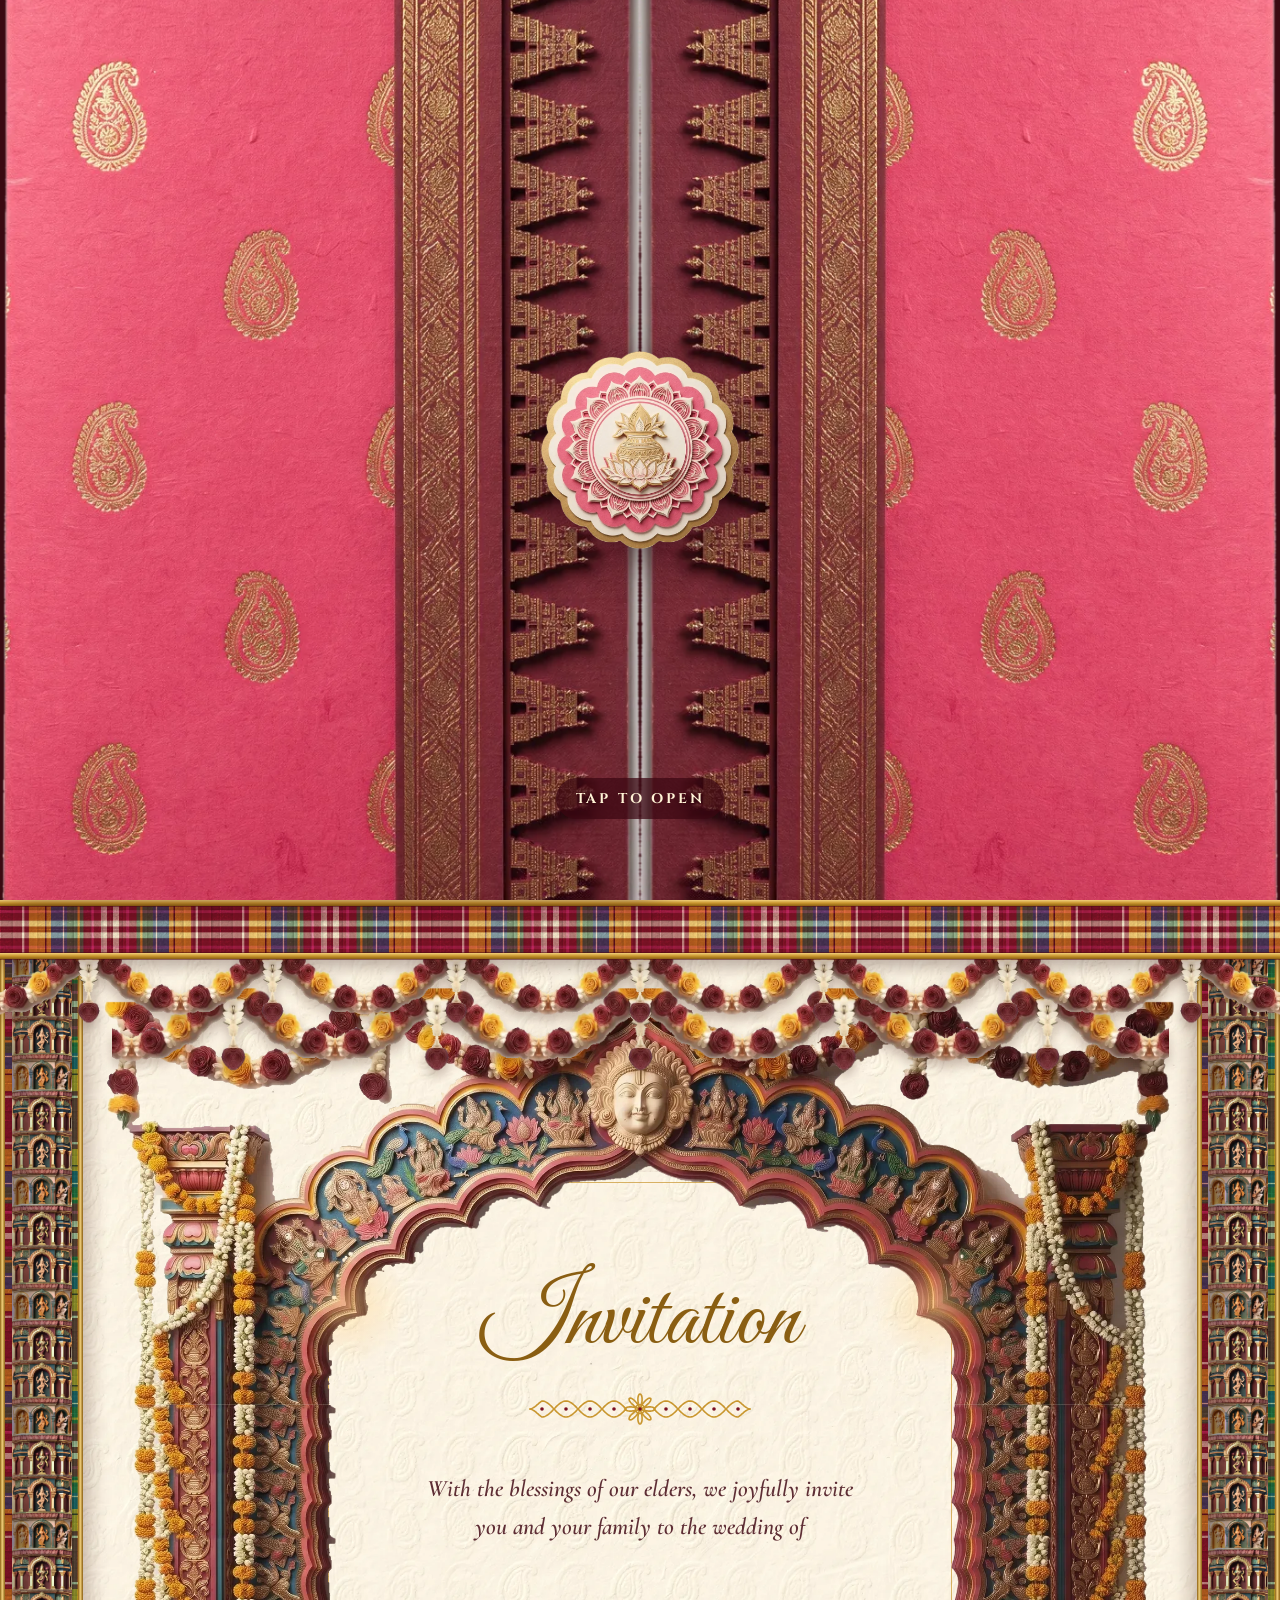
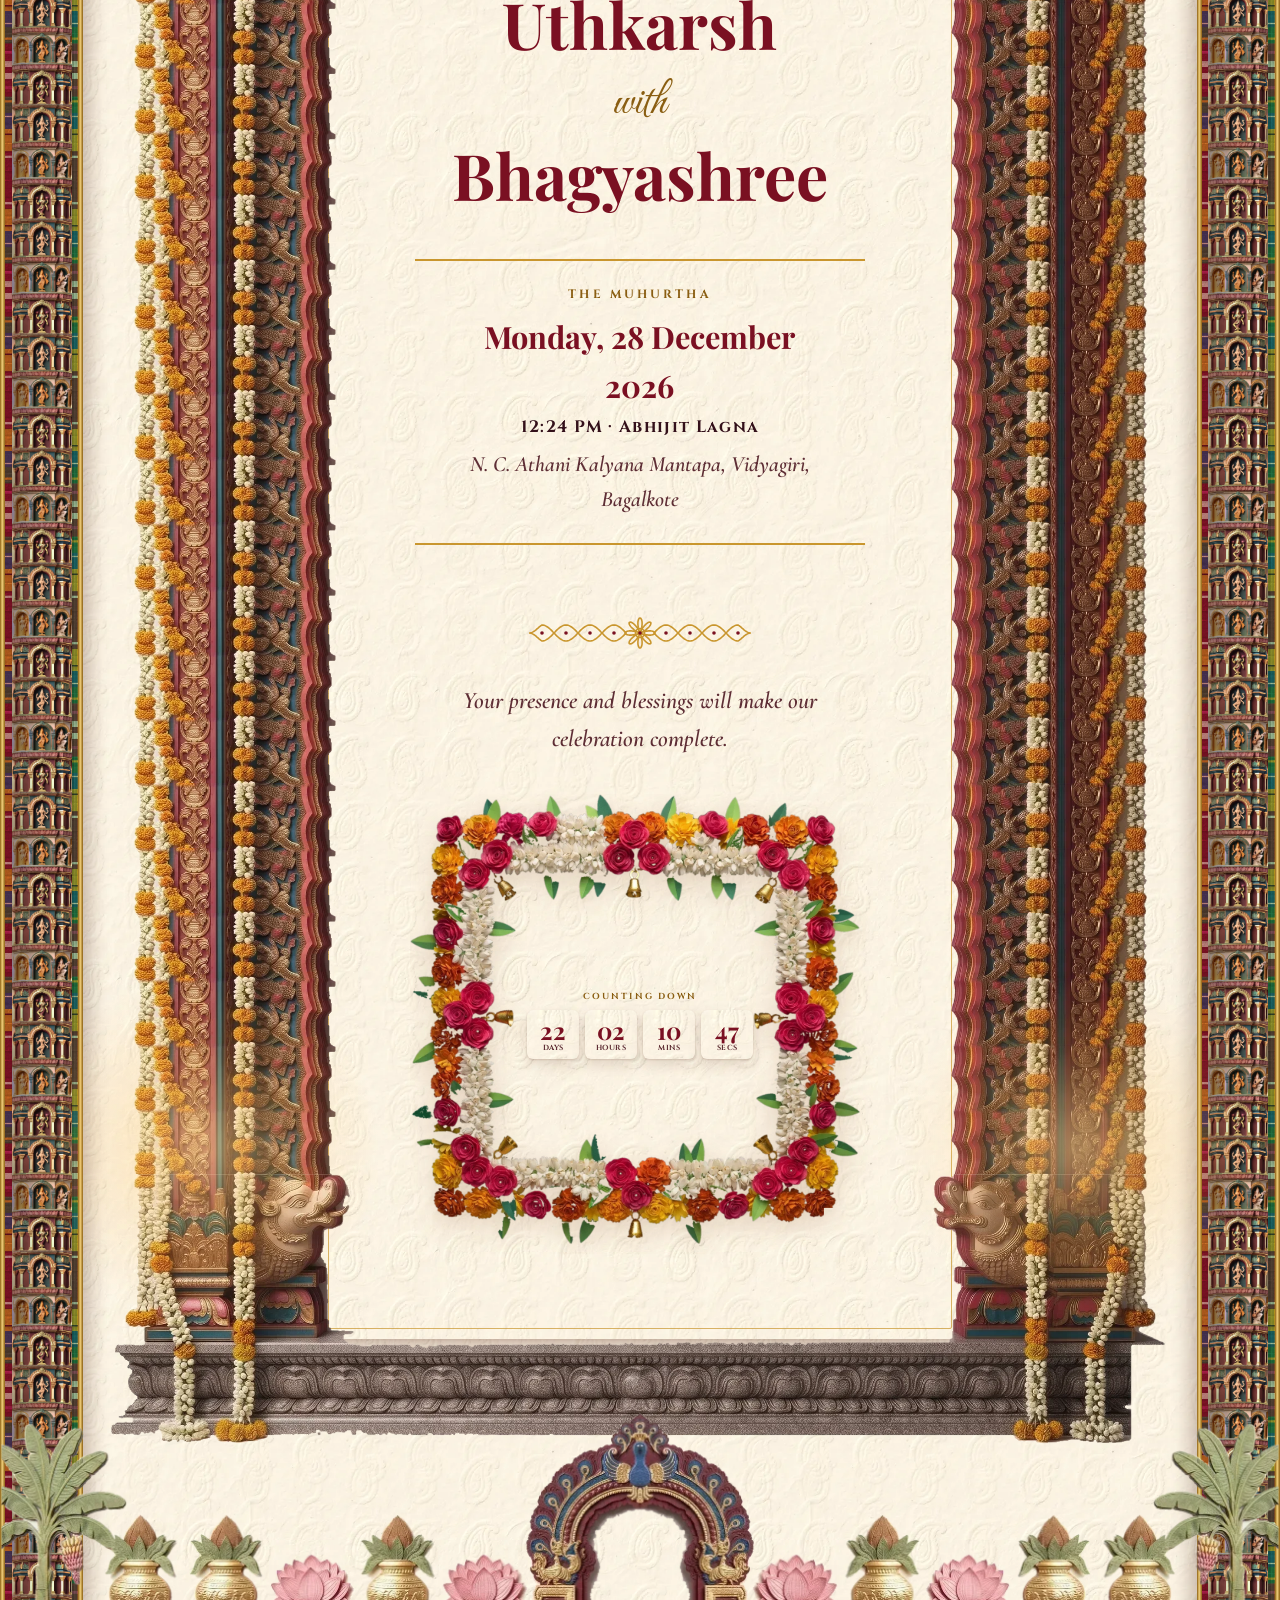
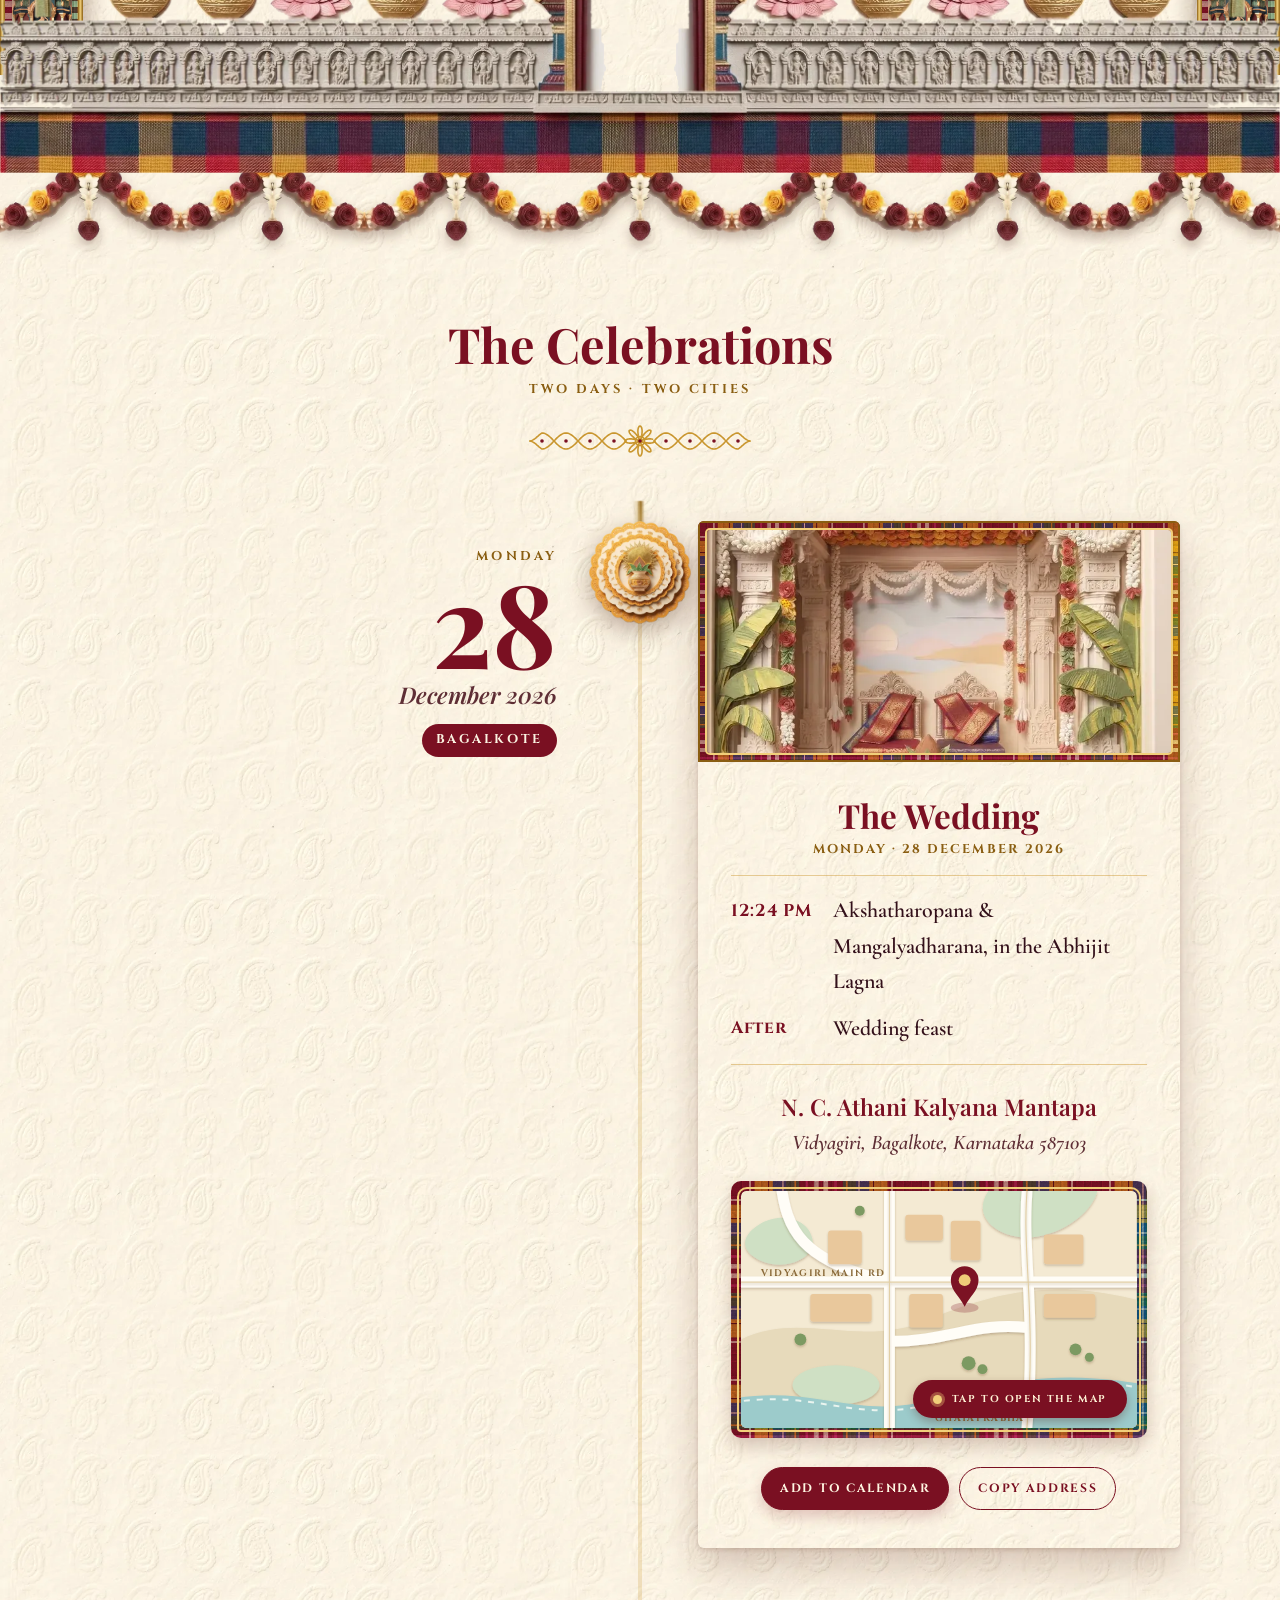
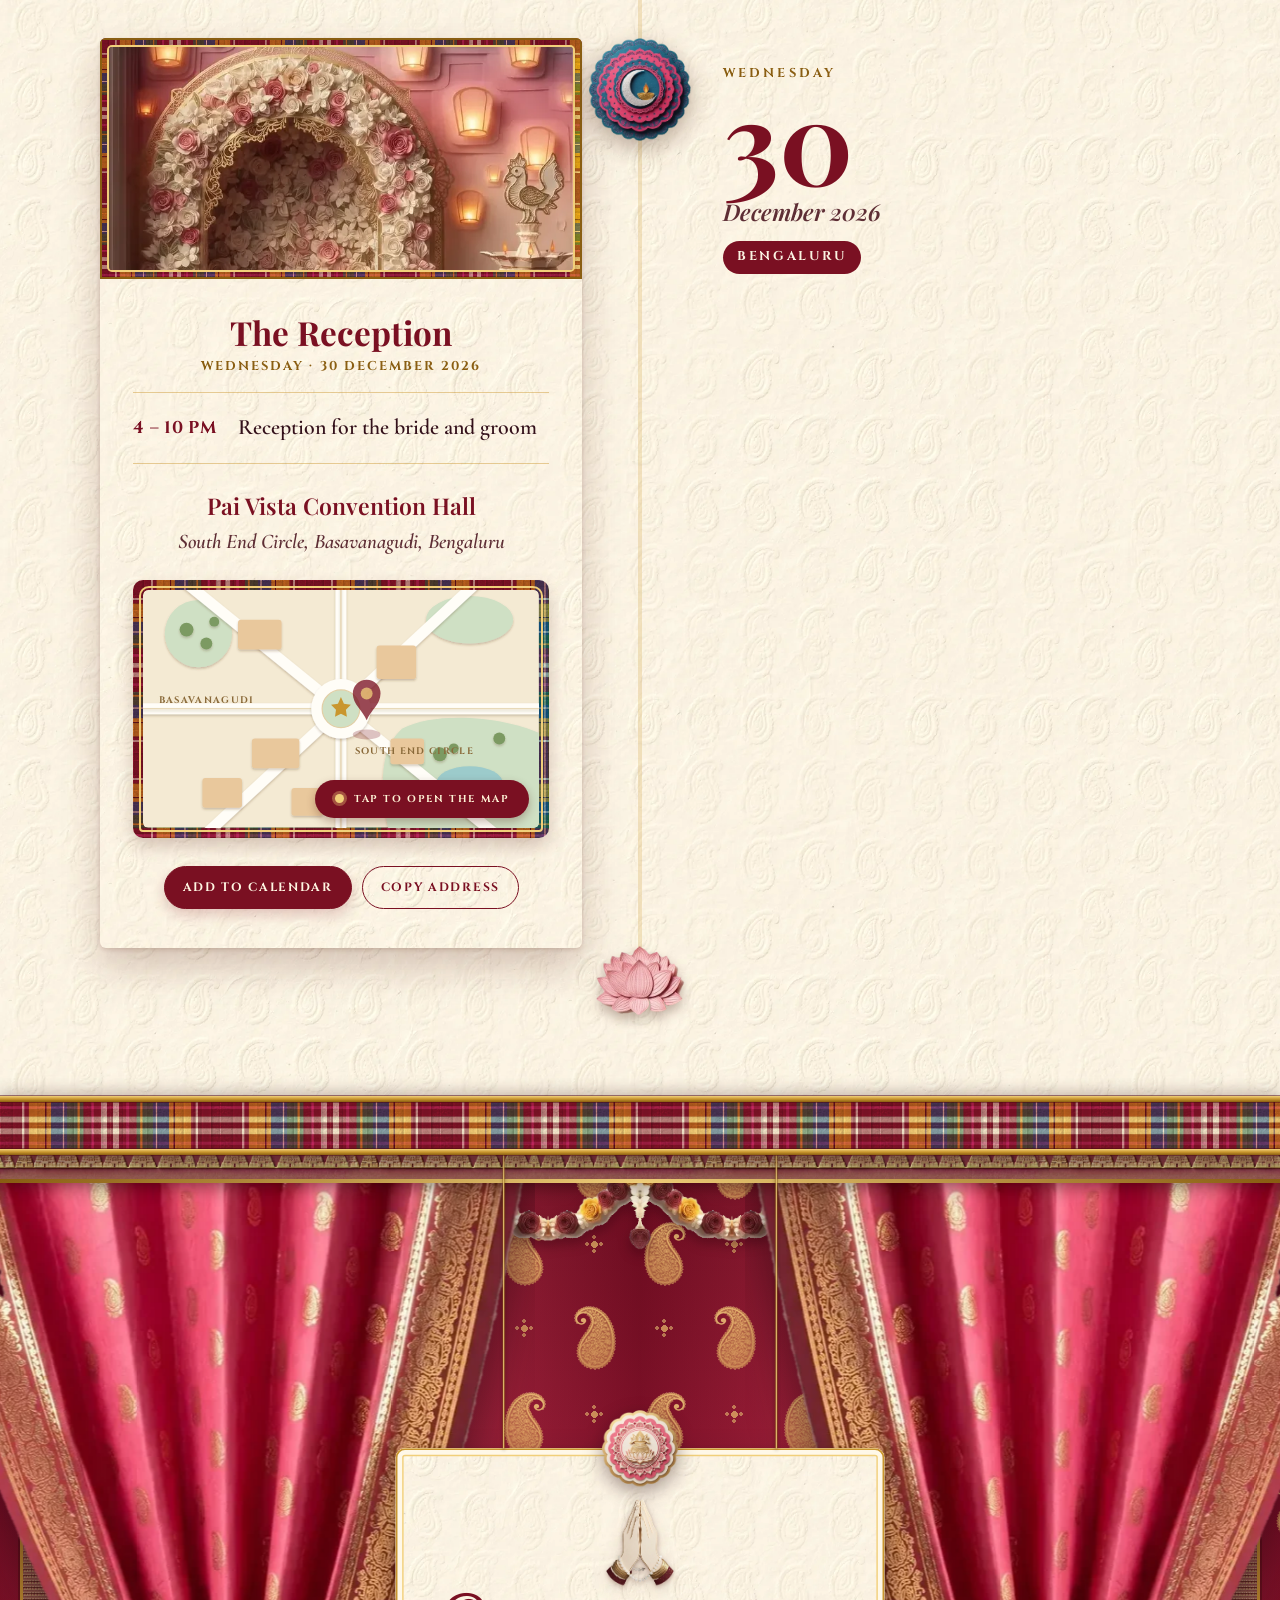
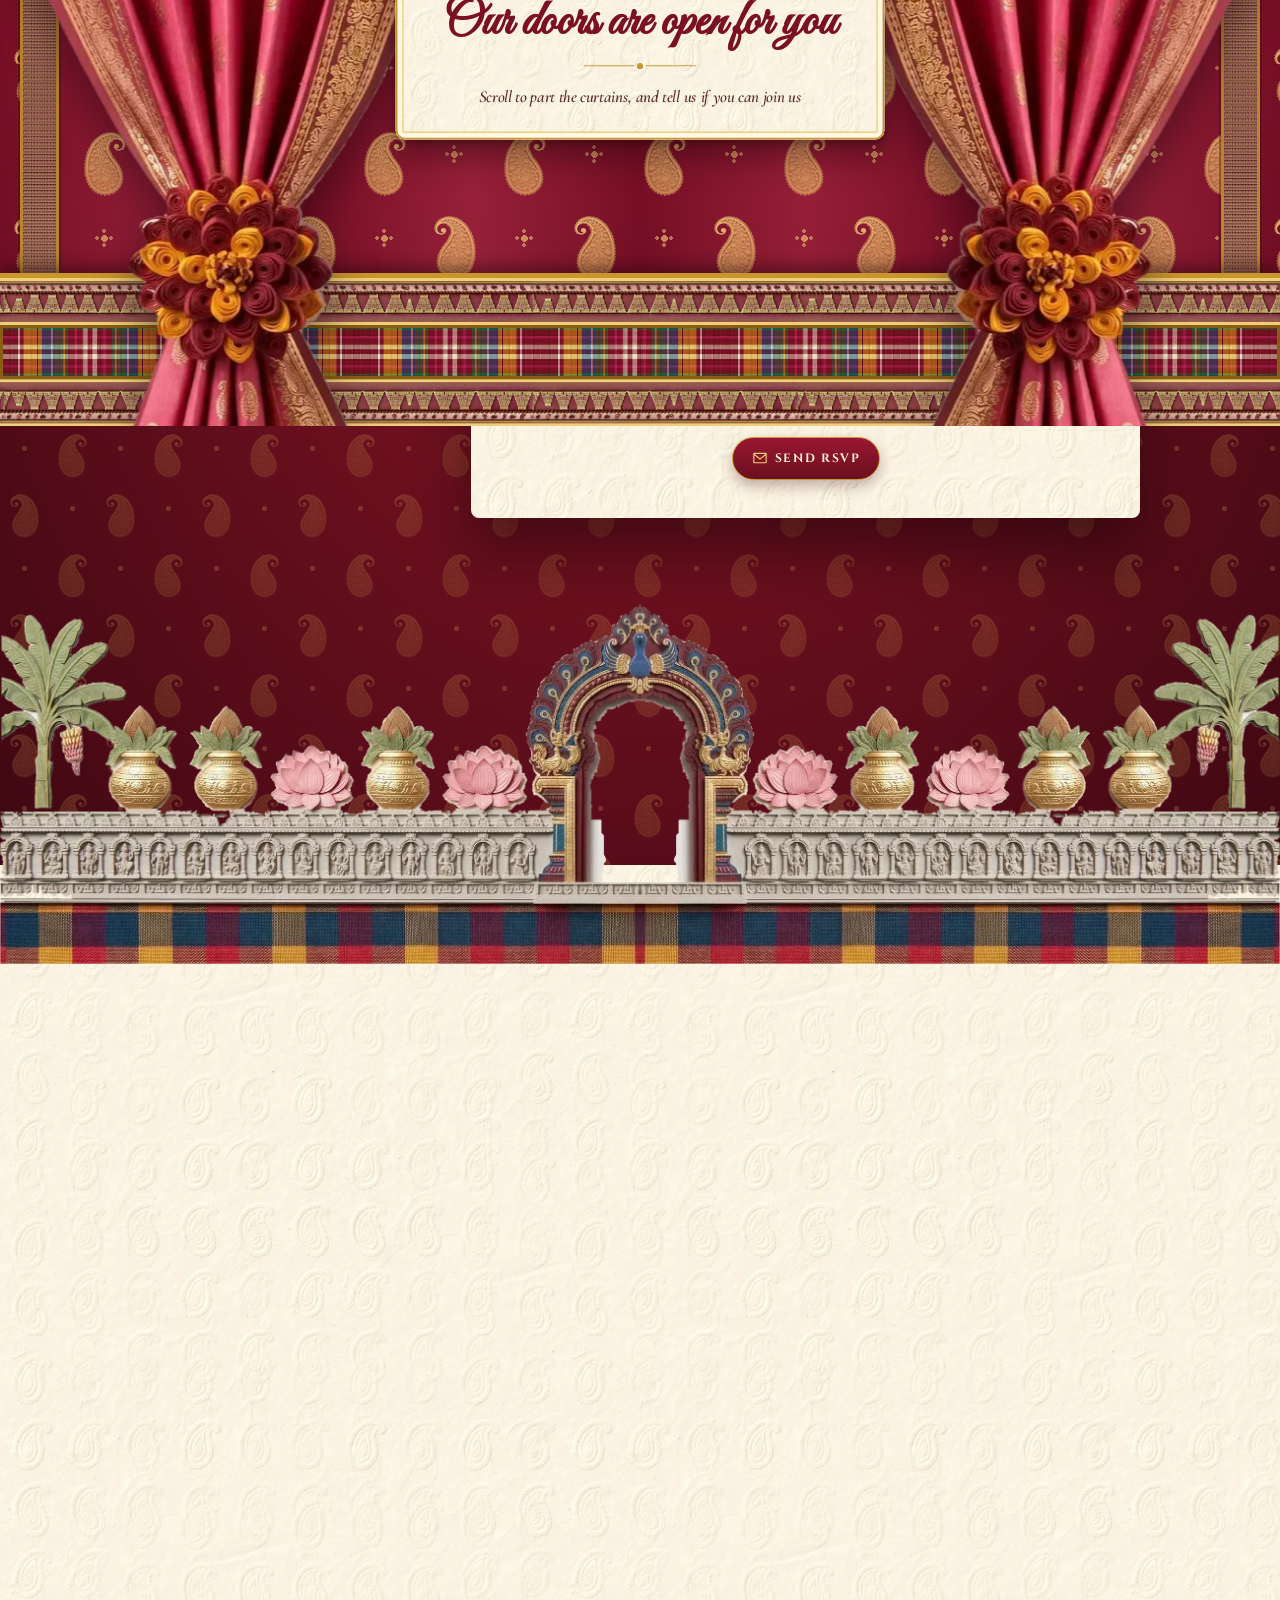
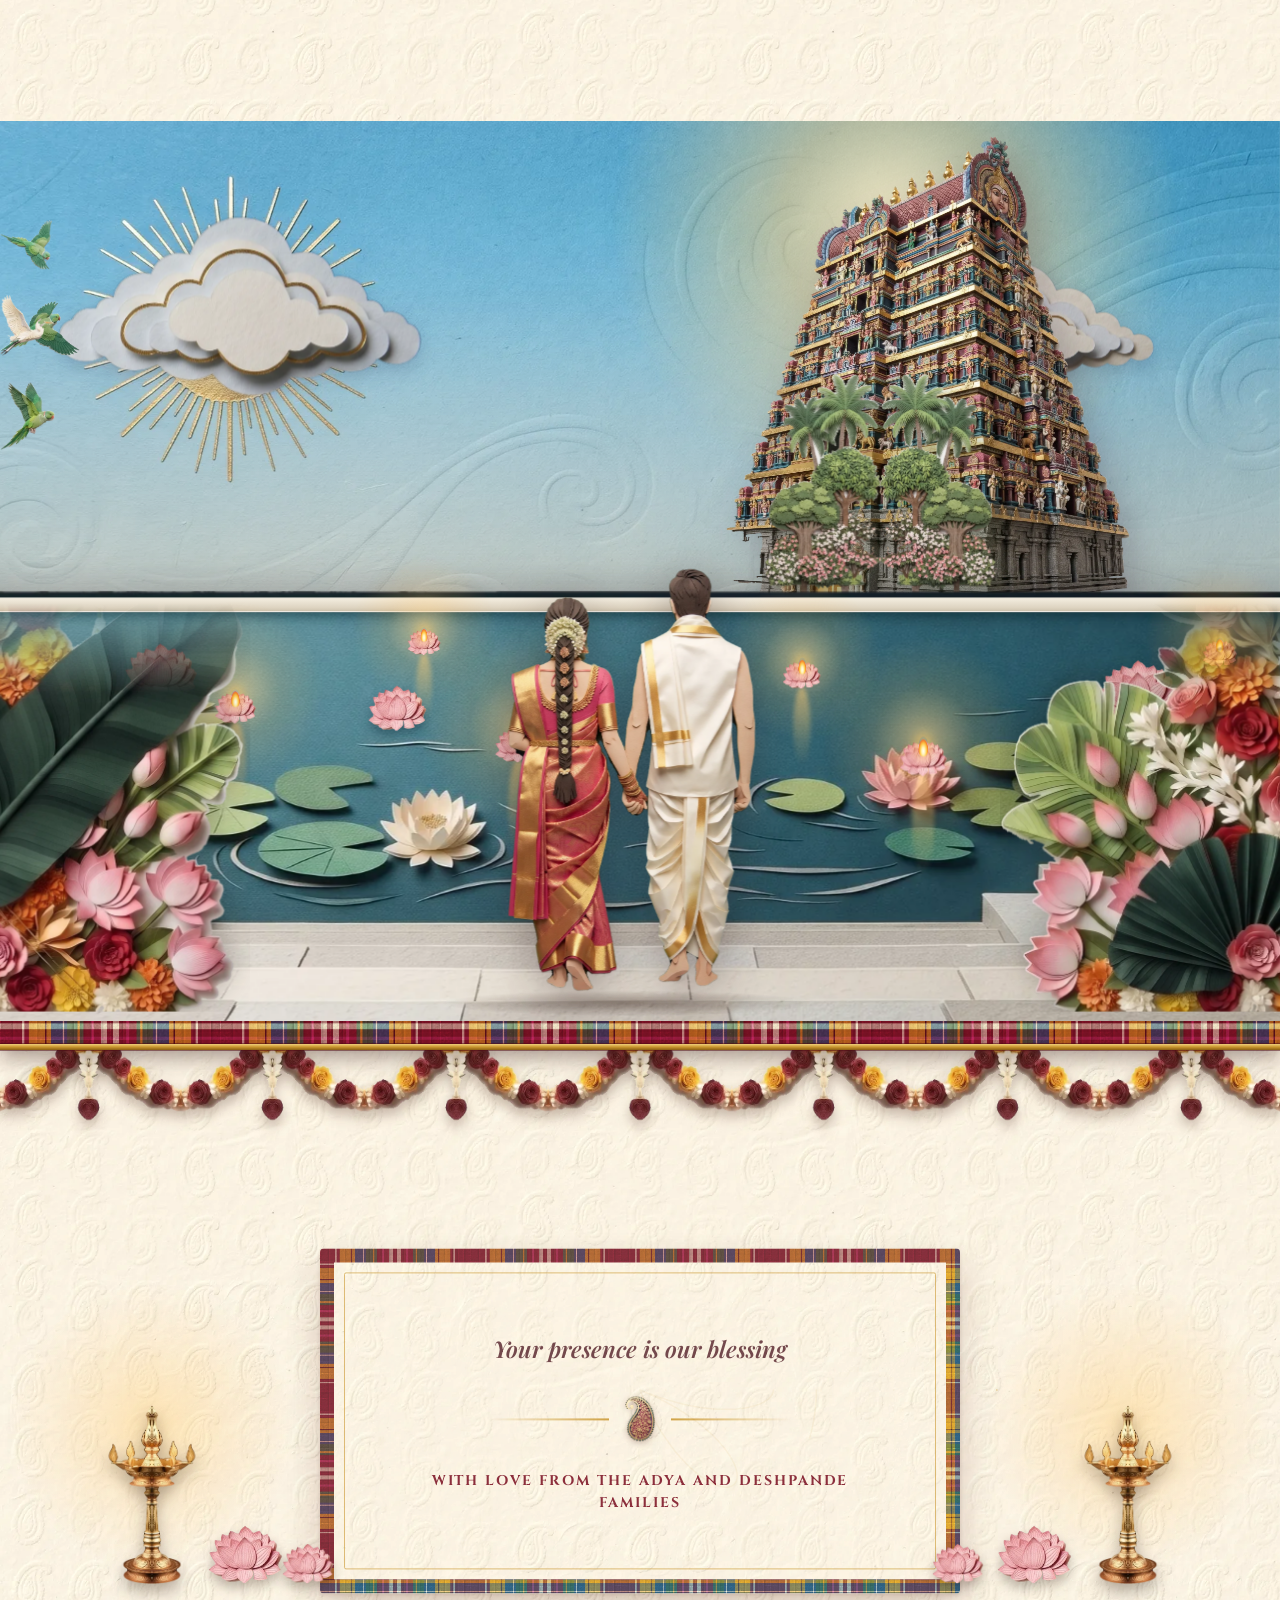
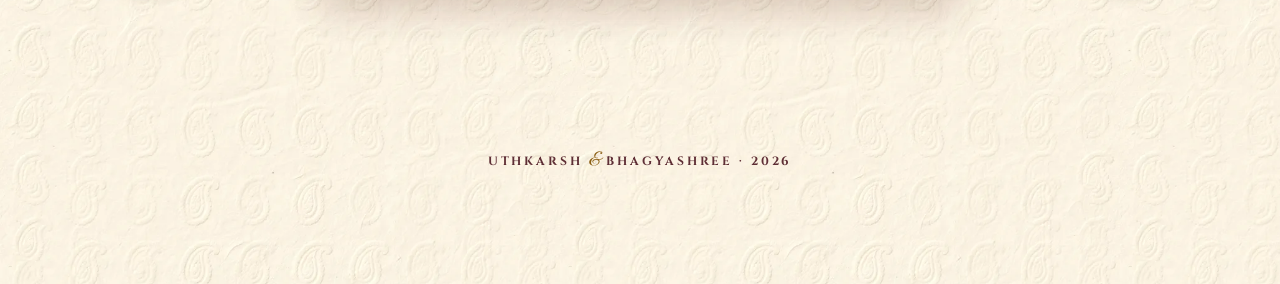
==== commit bb28b5d4: "Add files via upload" ====
--- a/index.html
+++ b/index.html
@@ -118,12 +118,10 @@
     <div class="couple">
       <div class="person">
         <h3 class="pname" data-c="words" data-i18n="groom">Uthkarsh</h3>
-        <p class="pdesc" data-c="up" data-i18n="groomDesc">son of Smt. Shreya (Sandhya) &amp; Sri Keshav V. Adya</p>
       </div>
       <p class="weds script" data-c="write" data-i18n="weds">with</p>
       <div class="person">
         <h3 class="pname" data-c="words" data-i18n="bride">Bhagyashree</h3>
-        <p class="pdesc" data-c="up" data-i18n="brideDesc">daughter of Smt. Archana &amp; Sri Gururajarao R. Deshpande</p>
       </div>
     </div>
 
@@ -226,6 +224,12 @@
     <div class="valance"></div>
     <div class="drape drape-l"><picture><source media="(max-aspect-ratio: 3/5)" srcset="assets/a26-drape-tall.webp"><img src="assets/a26-drape.webp" alt=""></picture></div>
     <div class="drape drape-r"><picture><source media="(max-aspect-ratio: 3/5)" srcset="assets/a26-drape-tall.webp"><img src="assets/a26-drape.webp" alt=""></picture></div>
+    <div class="silk-plaque"><i class="cord cl"></i><i class="cord cr"></i><img class="sp-seal" src="assets/a2-seal.webp" alt="">
+        <img class="sp-hands" src="assets/a61-namaste.webp" alt="Folded hands">
+        <p class="sp-title" data-i18n="spTitle">Our doors are open for you</p>
+        <span class="sp-rule"></span>
+        <p class="sp-sub" data-i18n="spSub">Scroll to part the curtains, and tell us if you can join us</p>
+      </div>
   </div>
   <div class="rsvp-inner">
     <header class="sec-head light">
--- a/css/style.css
+++ b/css/style.css
@@ -610,7 +610,7 @@
 @media (prefers-reduced-motion:reduce){.t-deco .pbunch{animation:none}}
 
 @media (max-width:600px){.torana .invite-panel{padding-left:26px!important;padding-right:26px!important}}
-@media (max-width:600px){.countdown{width:min(420px,calc(100% + 6px))}.countdown{margin-left:calc((100% - min(420px,calc(100% + 6px))) / 2) !important}}
+@media (max-width:600px){.countdown{width:min(300px,84%)}.countdown{margin-left:calc((100% - min(300px,84%)) / 2) !important}}
 .countdown{container-type:inline-size}
 .countdown .cd-inner{inset:26% 25.5% !important}
 .countdown .cd-grid{gap:1.4cqw !important;margin-top:1.6cqw}
@@ -628,3 +628,21 @@
 .t-deco .bed{position:absolute;transform:rotate(var(--r,0deg));filter:drop-shadow(0 3px 3px rgba(50,15,8,.32)) drop-shadow(0 8px 12px rgba(50,15,8,.18))}
 .t-deco .bed.flip{transform:scaleX(-1)}
 @media (max-width:820px){.t-deco .bed{display:none}}
+
+@media (max-width:600px){.countdown .cd-inner{inset:25% 23.5% !important}.countdown .cd-grid b{font-size:clamp(13px,5.8cqw,34px) !important}.countdown .cd-grid span{font-size:clamp(6.5px,1.9cqw,11px) !important;letter-spacing:.03em}}
+
+/* a hanging card on the silk carries the reader from the celebrations into the RSVP */
+.silk-plaque{position:absolute;left:50%;top:50%;transform:translate(-50%,-50%);z-index:4;width:min(520px,74vw);padding:clamp(46px,6vh,62px) clamp(22px,3vw,40px) clamp(26px,3.6vh,36px);text-align:center;background:var(--paper);border-radius:10px;
+  box-shadow:inset 0 0 0 2px var(--gold),inset 0 0 0 7px #fff8e8,inset 0 0 0 8.5px var(--gold-l),0 18px 34px rgba(30,0,8,.45),0 4px 8px rgba(30,0,8,.3)}
+.silk-plaque .cord{position:absolute;bottom:100%;width:2px;height:60vh;background:linear-gradient(90deg,var(--gold-d),var(--gold-l),var(--gold-d));box-shadow:0 2px 4px rgba(30,0,8,.4)}
+.silk-plaque .cl{left:22%}.silk-plaque .cr{right:22%}
+.sp-seal{position:absolute;left:50%;top:0;width:clamp(70px,9vmin,92px);transform:translate(-50%,-50%);filter:drop-shadow(0 6px 10px rgba(30,0,8,.4))}
+.sp-eyebrow{font-family:var(--caps);font-weight:700;font-size:clamp(11px,1vw,13px);letter-spacing:.26em;text-transform:uppercase;color:var(--gold-d)}
+.sp-title{font-family:var(--script);font-size:clamp(34px,4.2vw,54px);line-height:1.15;color:var(--maroon);margin:.18em 0 .1em}
+.sp-rule{display:block;width:120px;height:10px;margin:.4em auto .7em;background:radial-gradient(circle,var(--gold) 0 3px,transparent 3.5px) 50% 50%/10px 10px no-repeat,linear-gradient(var(--gold),var(--gold)) 0 50%/45% 1px no-repeat,linear-gradient(var(--gold),var(--gold)) 100% 50%/45% 1px no-repeat}
+.sp-sub{font-family:var(--serif);font-style:italic;font-weight:500;font-size:clamp(16px,1.4vw,19px);color:var(--ink-2);line-height:1.45}
+body[data-lang=kn] .sp-eyebrow{font-family:var(--kn);letter-spacing:.04em;text-transform:none;font-size:clamp(13px,1.1vw,15px)}
+body[data-lang=kn] .sp-title{font-family:var(--kn);font-weight:600;font-size:clamp(22px,2.4vw,32px);line-height:1.5}
+body[data-lang=kn] .sp-sub{font-family:var(--kn);font-style:normal;font-size:clamp(14px,1.2vw,16px)}
+@media (max-width:600px){.silk-plaque{width:86vw;top:31%}.sp-sub{font-size:14.5px}}
+.sp-hands{display:block;width:clamp(58px,5.6vw,74px);height:auto;margin:0 auto .1em;filter:drop-shadow(0 2px 2px rgba(74,20,10,.28)) drop-shadow(0 6px 8px rgba(74,20,10,.14))}
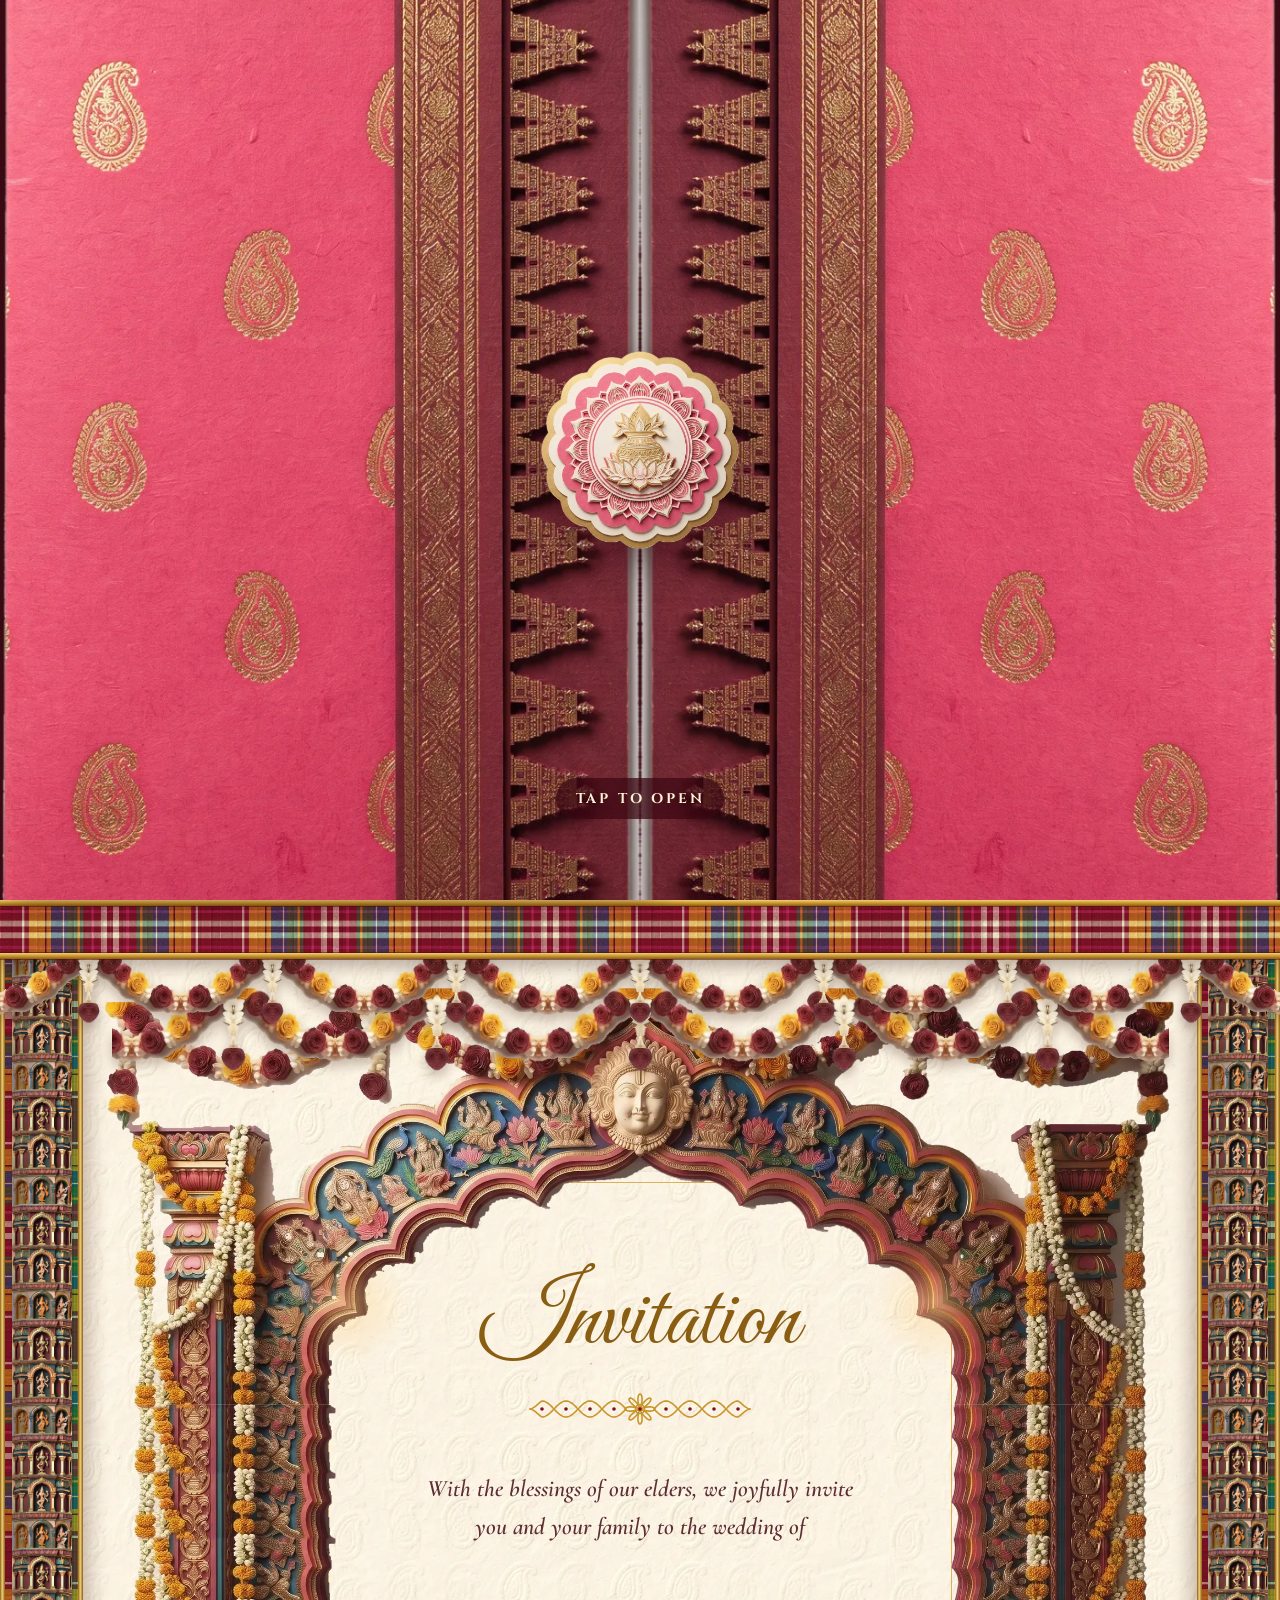
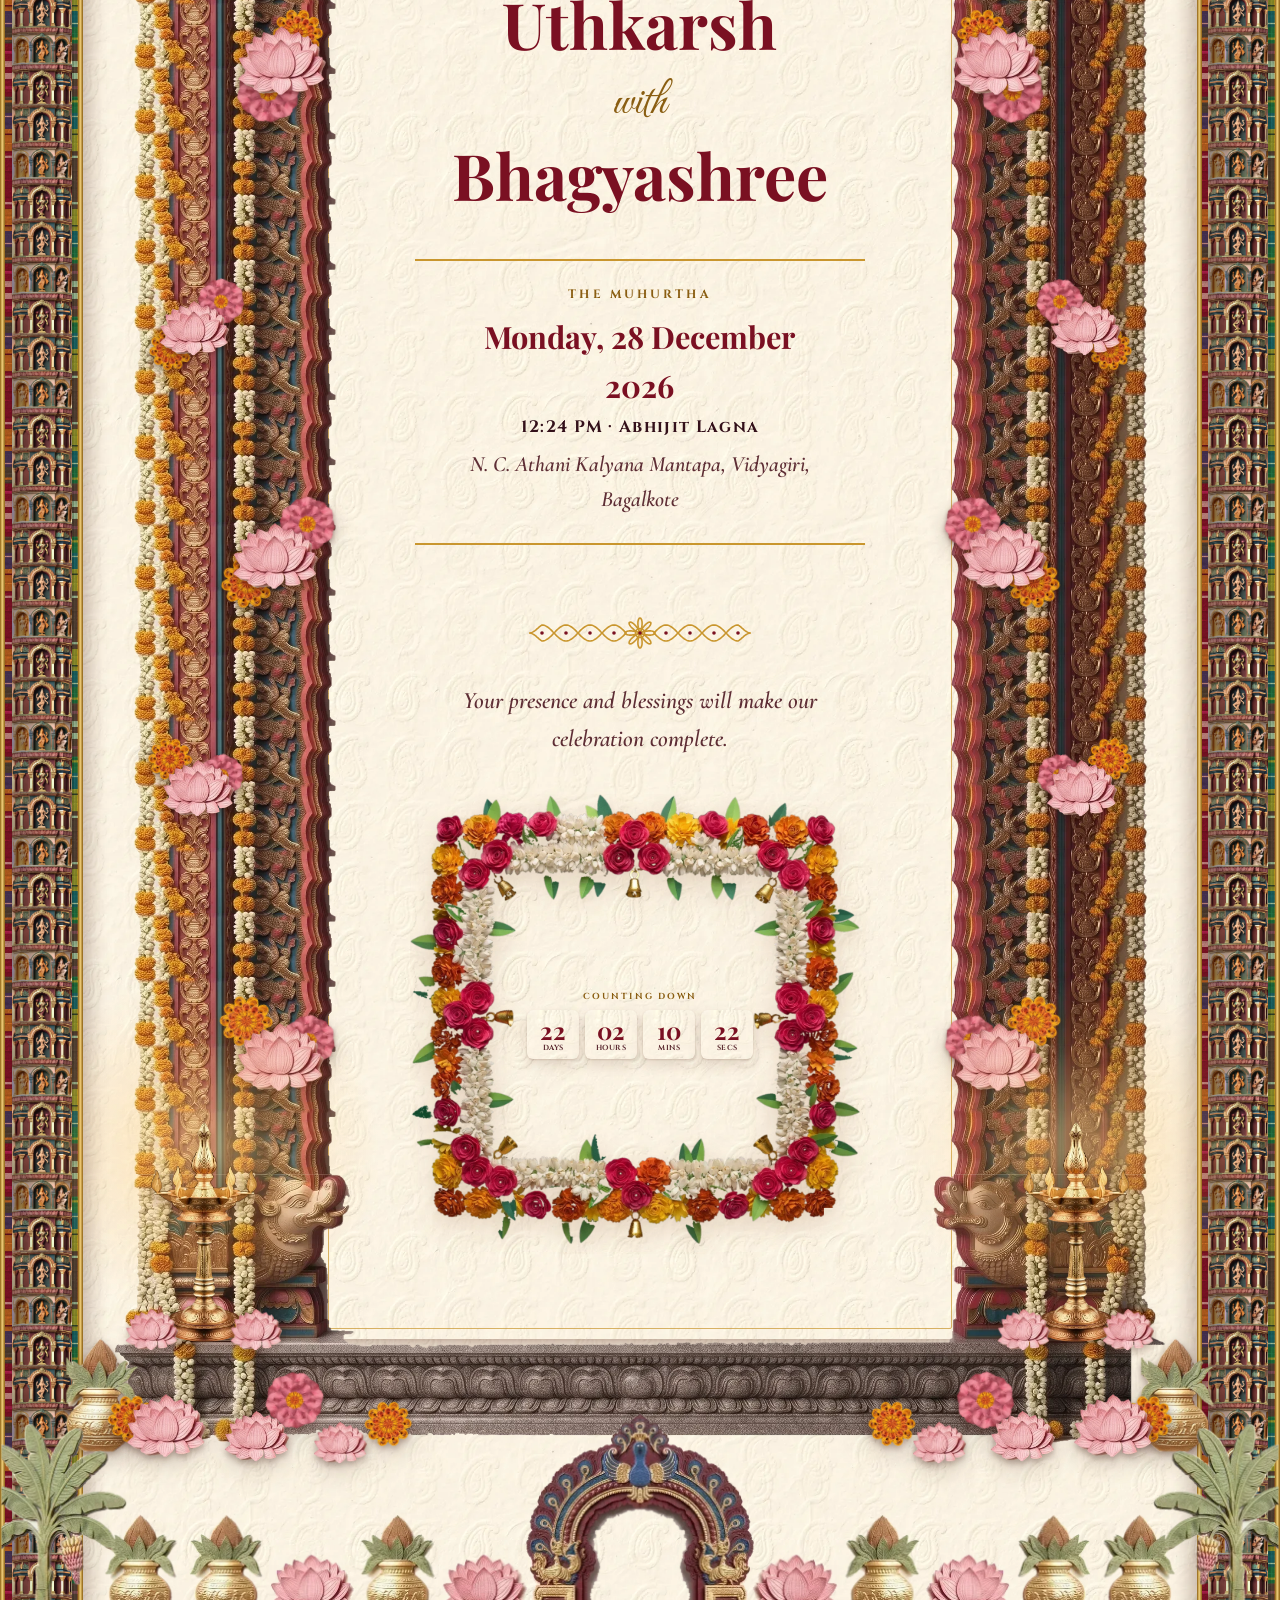
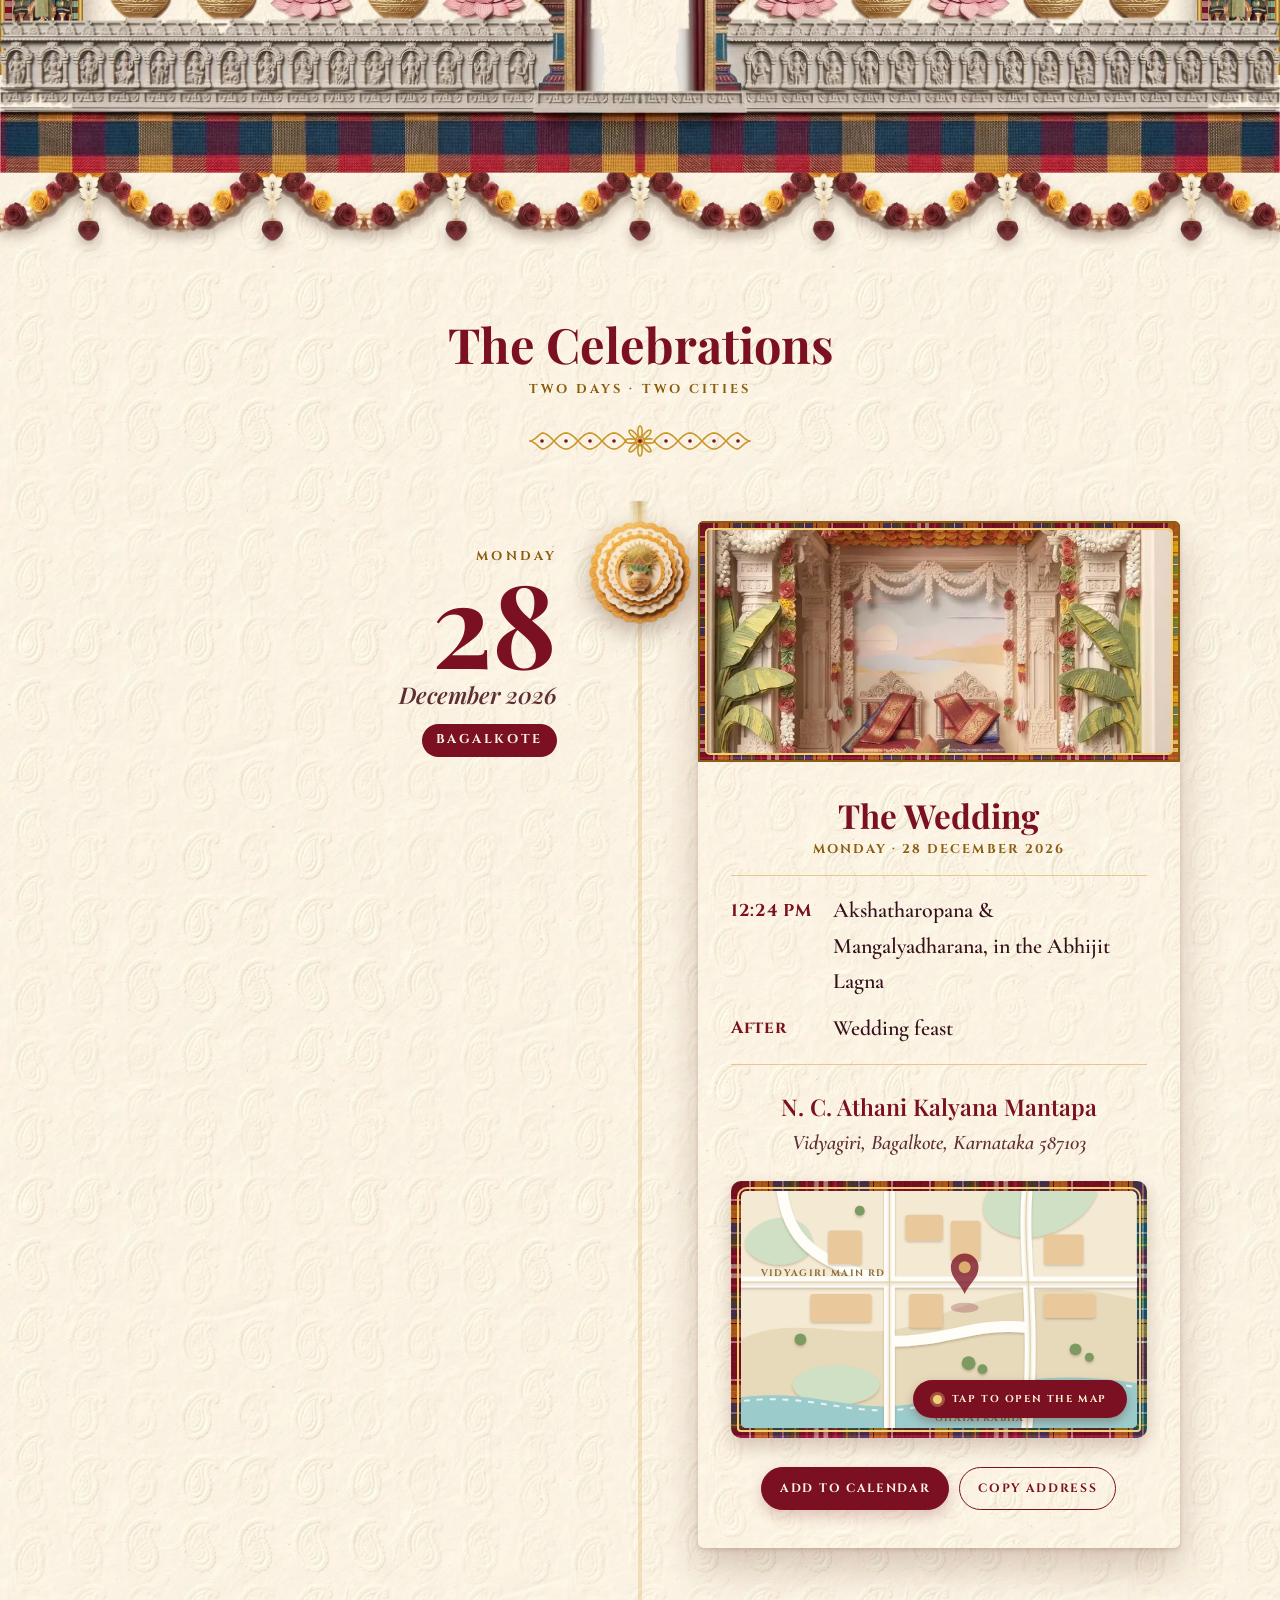
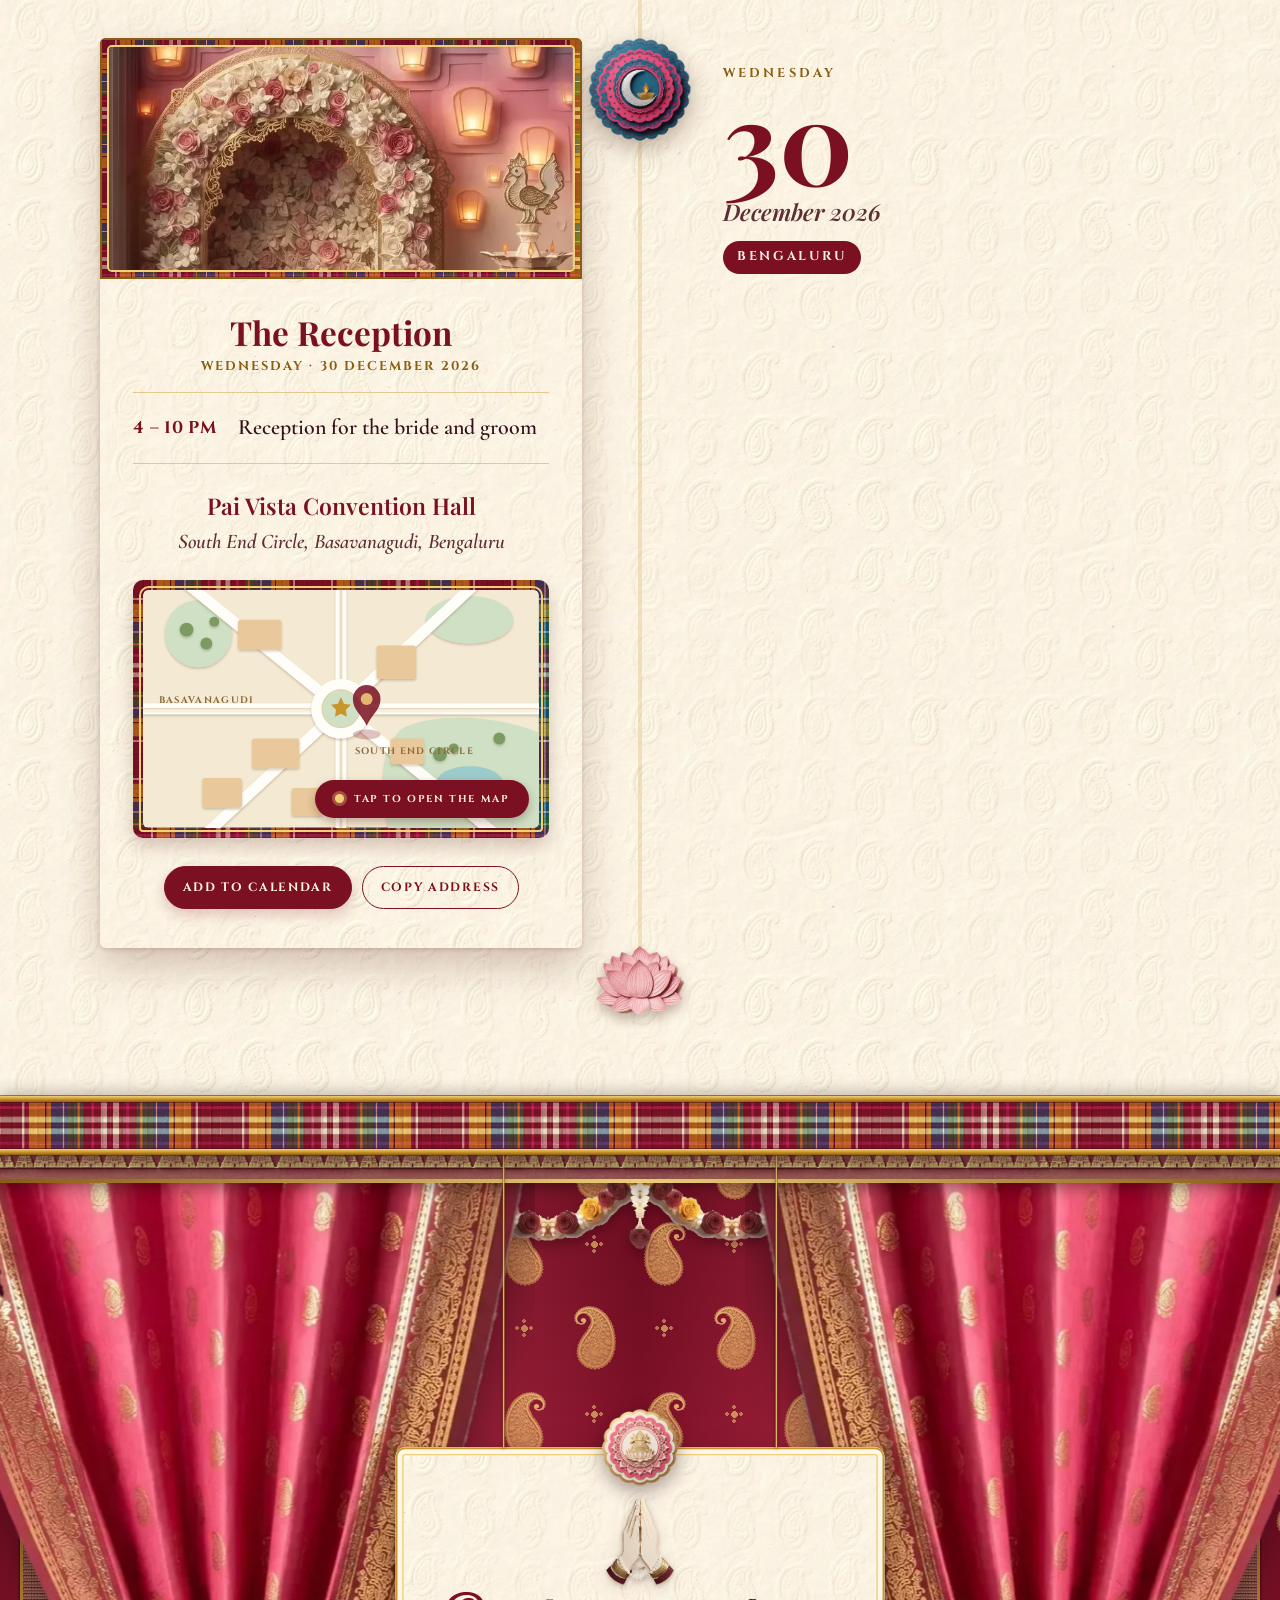
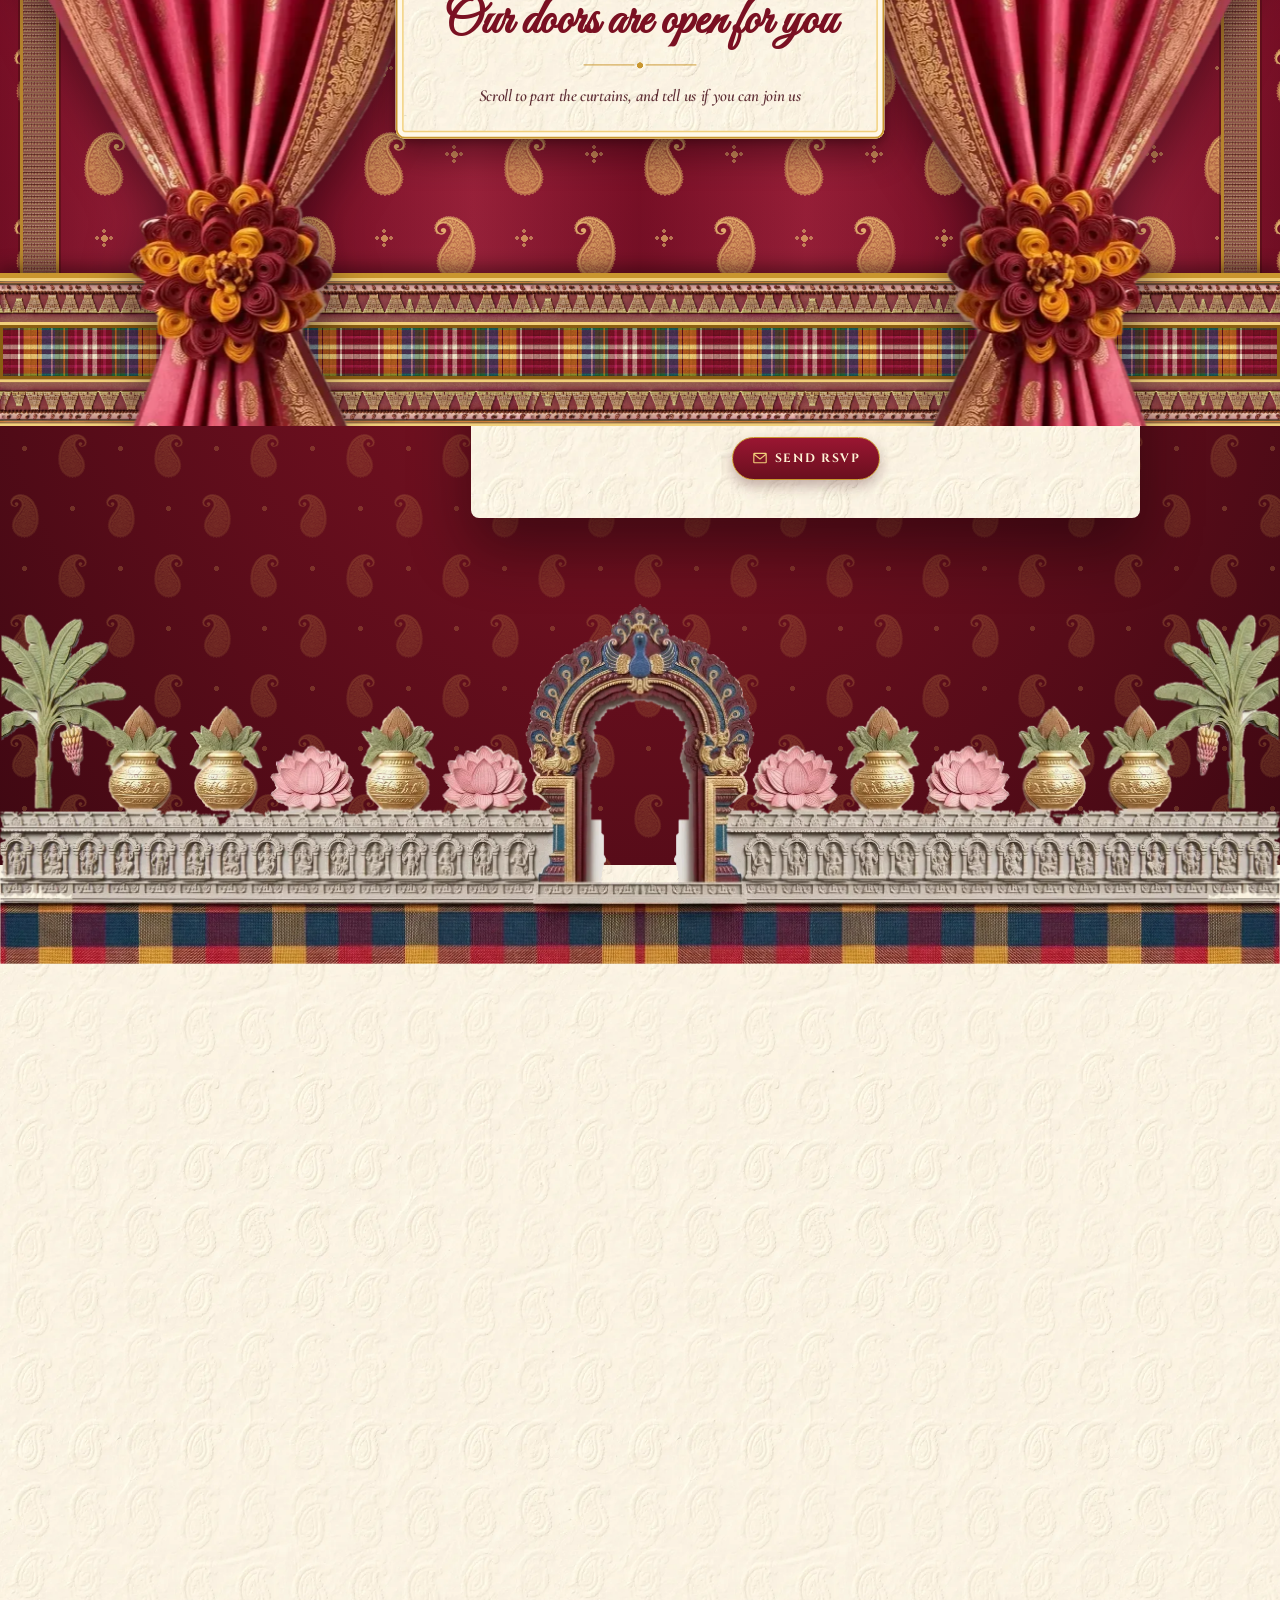
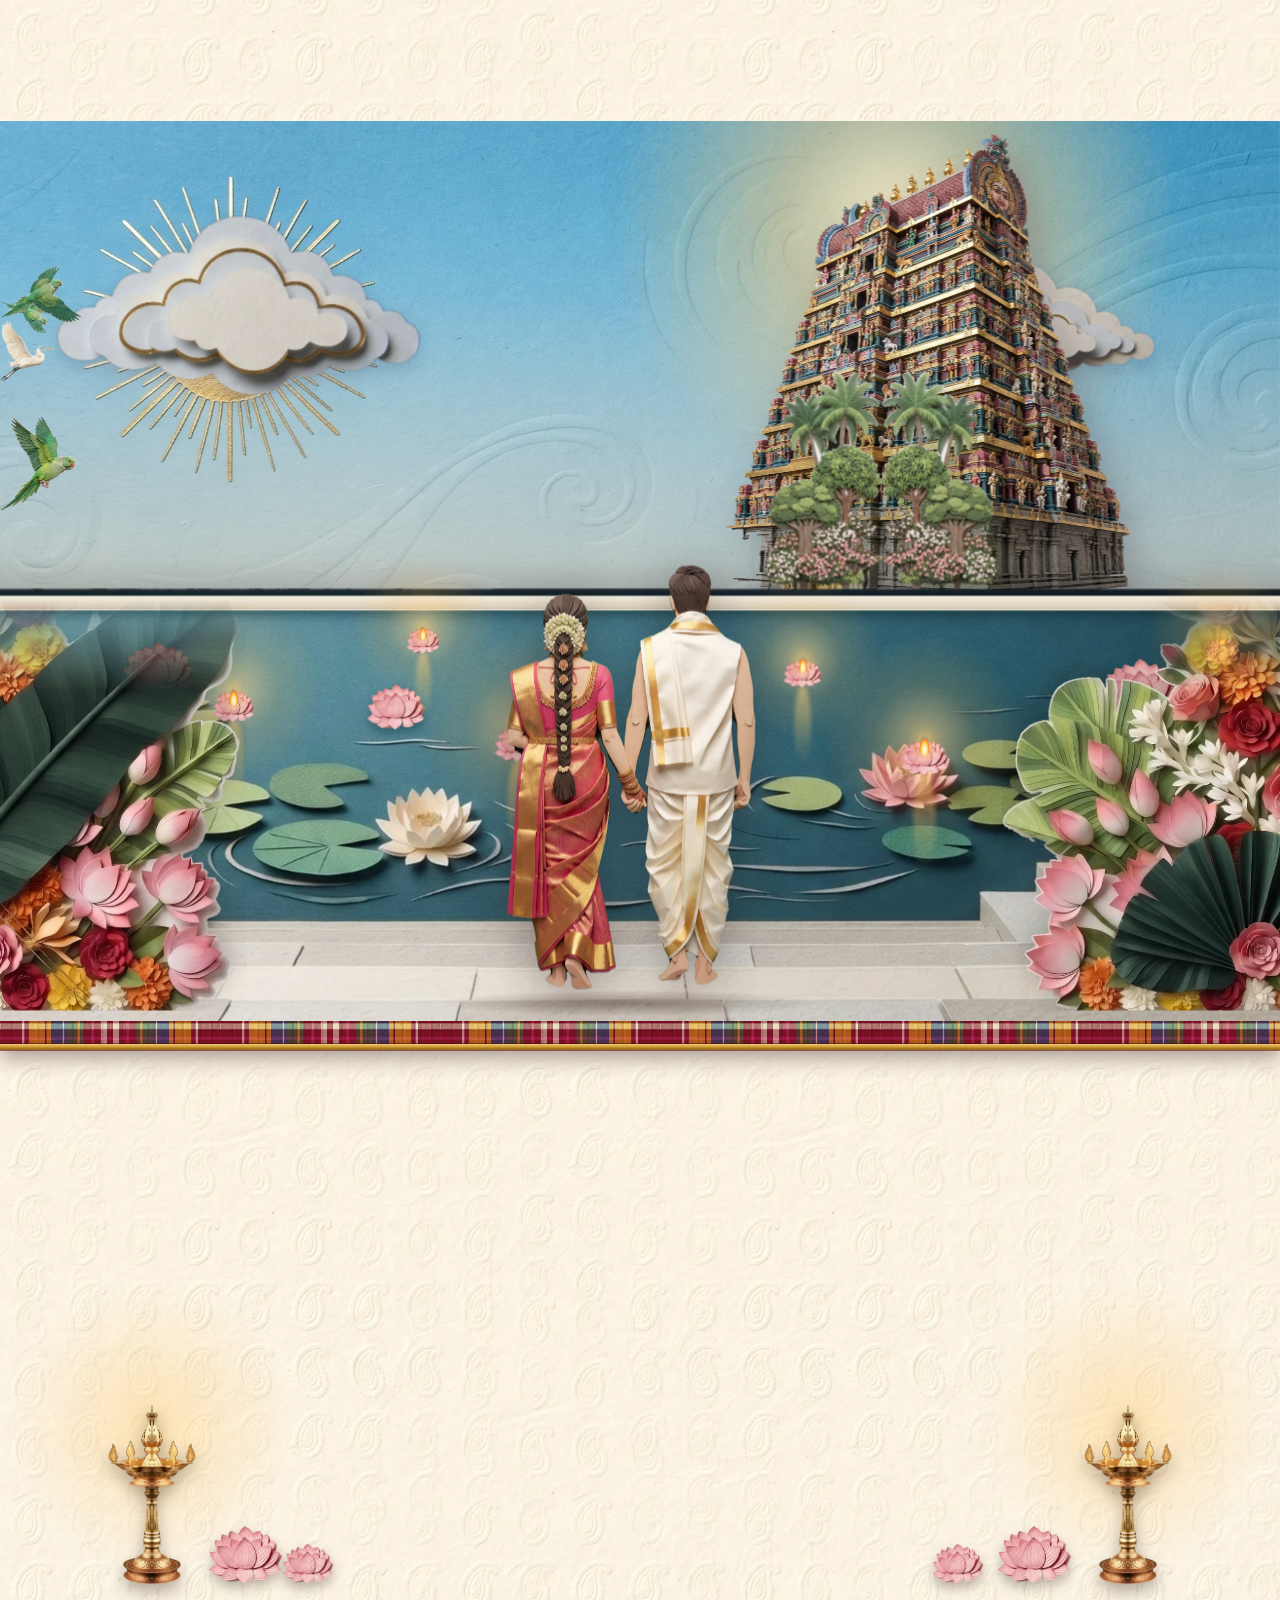
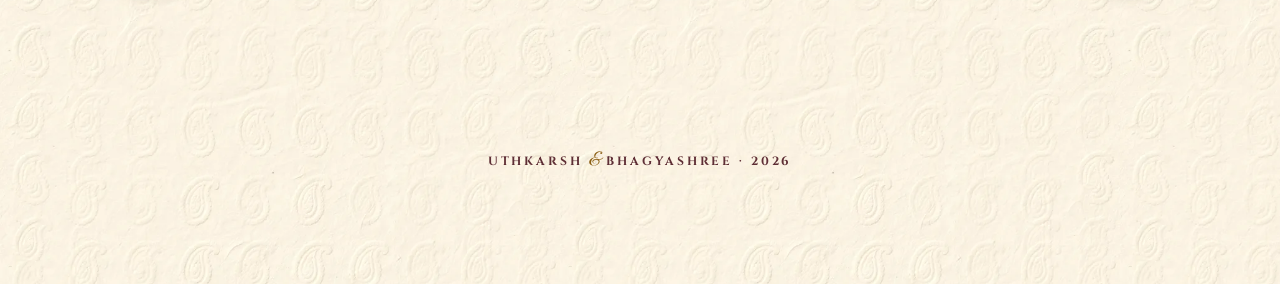
==== commit 7cd2b998: "Add files via upload" ====
--- a/index.html
+++ b/index.html
@@ -202,7 +202,7 @@
             <dt data-i18n="recTime">4 – 10 PM</dt><dd data-i18n="recWhat">Reception for the bride and groom</dd>
           </dl>
           <p class="ev-venue"><b data-i18n="recVenue">Pai Vista Convention Hall</b><span data-i18n="vAddrRec">South End Circle, Basavanagudi, Bengaluru</span></p>
-          <div class="mount"><a class="map" target="_blank" rel="noopener" href="https://www.google.com/maps/place/Pai+Vista+Convention+Hall,+South+End+Circle/@12.937926,77.5787204,17z" data-src="https://maps.google.com/maps?q=12.937926,77.5787204&amp;z=16&amp;output=embed" data-title="Map to Pai Vista Convention Hall">
+          <div class="mount"><a class="map" target="_blank" rel="noopener" href="https://maps.app.goo.gl/LvfdA4hSn5NFWWfX7" data-src="https://maps.google.com/maps?q=12.937926,77.5787204&amp;z=16&amp;output=embed" data-title="Map to Pai Vista Convention Hall">
             <svg class="illus" data-illus="rec" viewBox="0 0 400 240" aria-hidden="true"></svg><span class="map-tag"><b data-i18n="recVenue">Pai Vista Convention Hall</b><span data-i18n="mapTap">Tap to open the map</span></span>
           </a></div>
           <div class="btns">
@@ -224,12 +224,14 @@
     <div class="valance"></div>
     <div class="drape drape-l"><picture><source media="(max-aspect-ratio: 3/5)" srcset="assets/a26-drape-tall.webp"><img src="assets/a26-drape.webp" alt=""></picture></div>
     <div class="drape drape-r"><picture><source media="(max-aspect-ratio: 3/5)" srcset="assets/a26-drape-tall.webp"><img src="assets/a26-drape.webp" alt=""></picture></div>
-    <div class="silk-plaque"><i class="cord cl"></i><i class="cord cr"></i><img class="sp-seal" src="assets/a2-seal.webp" alt="">
+    <div class="sp-wrap">
+      <div class="silk-plaque"><i class="cord cl"></i><i class="cord cr"></i><img class="sp-seal" src="assets/a2-seal.webp" alt="">
         <img class="sp-hands" src="assets/a61-namaste.webp" alt="Folded hands">
         <p class="sp-title" data-i18n="spTitle">Our doors are open for you</p>
         <span class="sp-rule"></span>
         <p class="sp-sub" data-i18n="spSub">Scroll to part the curtains, and tell us if you can join us</p>
       </div>
+    </div>
   </div>
   <div class="rsvp-inner">
     <header class="sec-head light">
--- a/css/style.css
+++ b/css/style.css
@@ -632,7 +632,8 @@
 @media (max-width:600px){.countdown .cd-inner{inset:25% 23.5% !important}.countdown .cd-grid b{font-size:clamp(13px,5.8cqw,34px) !important}.countdown .cd-grid span{font-size:clamp(6.5px,1.9cqw,11px) !important;letter-spacing:.03em}}
 
 /* a hanging card on the silk carries the reader from the celebrations into the RSVP */
-.silk-plaque{position:absolute;left:50%;top:50%;transform:translate(-50%,-50%);z-index:4;width:min(520px,74vw);padding:clamp(46px,6vh,62px) clamp(22px,3vw,40px) clamp(26px,3.6vh,36px);text-align:center;background:var(--paper);border-radius:10px;
+.sp-wrap{position:absolute;inset:0;z-index:4;display:flex;align-items:center;justify-content:center;pointer-events:none}
+.silk-plaque{position:relative;flex:none;width:min(520px,74vw);padding:clamp(46px,6vh,62px) clamp(22px,3vw,40px) clamp(26px,3.6vh,36px);text-align:center;background:var(--paper);border-radius:10px;
   box-shadow:inset 0 0 0 2px var(--gold),inset 0 0 0 7px #fff8e8,inset 0 0 0 8.5px var(--gold-l),0 18px 34px rgba(30,0,8,.45),0 4px 8px rgba(30,0,8,.3)}
 .silk-plaque .cord{position:absolute;bottom:100%;width:2px;height:60vh;background:linear-gradient(90deg,var(--gold-d),var(--gold-l),var(--gold-d));box-shadow:0 2px 4px rgba(30,0,8,.4)}
 .silk-plaque .cl{left:22%}.silk-plaque .cr{right:22%}
@@ -644,5 +645,5 @@
 body[data-lang=kn] .sp-eyebrow{font-family:var(--kn);letter-spacing:.04em;text-transform:none;font-size:clamp(13px,1.1vw,15px)}
 body[data-lang=kn] .sp-title{font-family:var(--kn);font-weight:600;font-size:clamp(22px,2.4vw,32px);line-height:1.5}
 body[data-lang=kn] .sp-sub{font-family:var(--kn);font-style:normal;font-size:clamp(14px,1.2vw,16px)}
-@media (max-width:600px){.silk-plaque{width:86vw;top:31%}.sp-sub{font-size:14.5px}}
+@media (max-width:600px){.sp-wrap{align-items:flex-start;padding-top:max(150px,19vh)}.silk-plaque{width:86vw}.sp-sub{font-size:14.5px}}
 .sp-hands{display:block;width:clamp(58px,5.6vw,74px);height:auto;margin:0 auto .1em;filter:drop-shadow(0 2px 2px rgba(74,20,10,.28)) drop-shadow(0 6px 8px rgba(74,20,10,.14))}
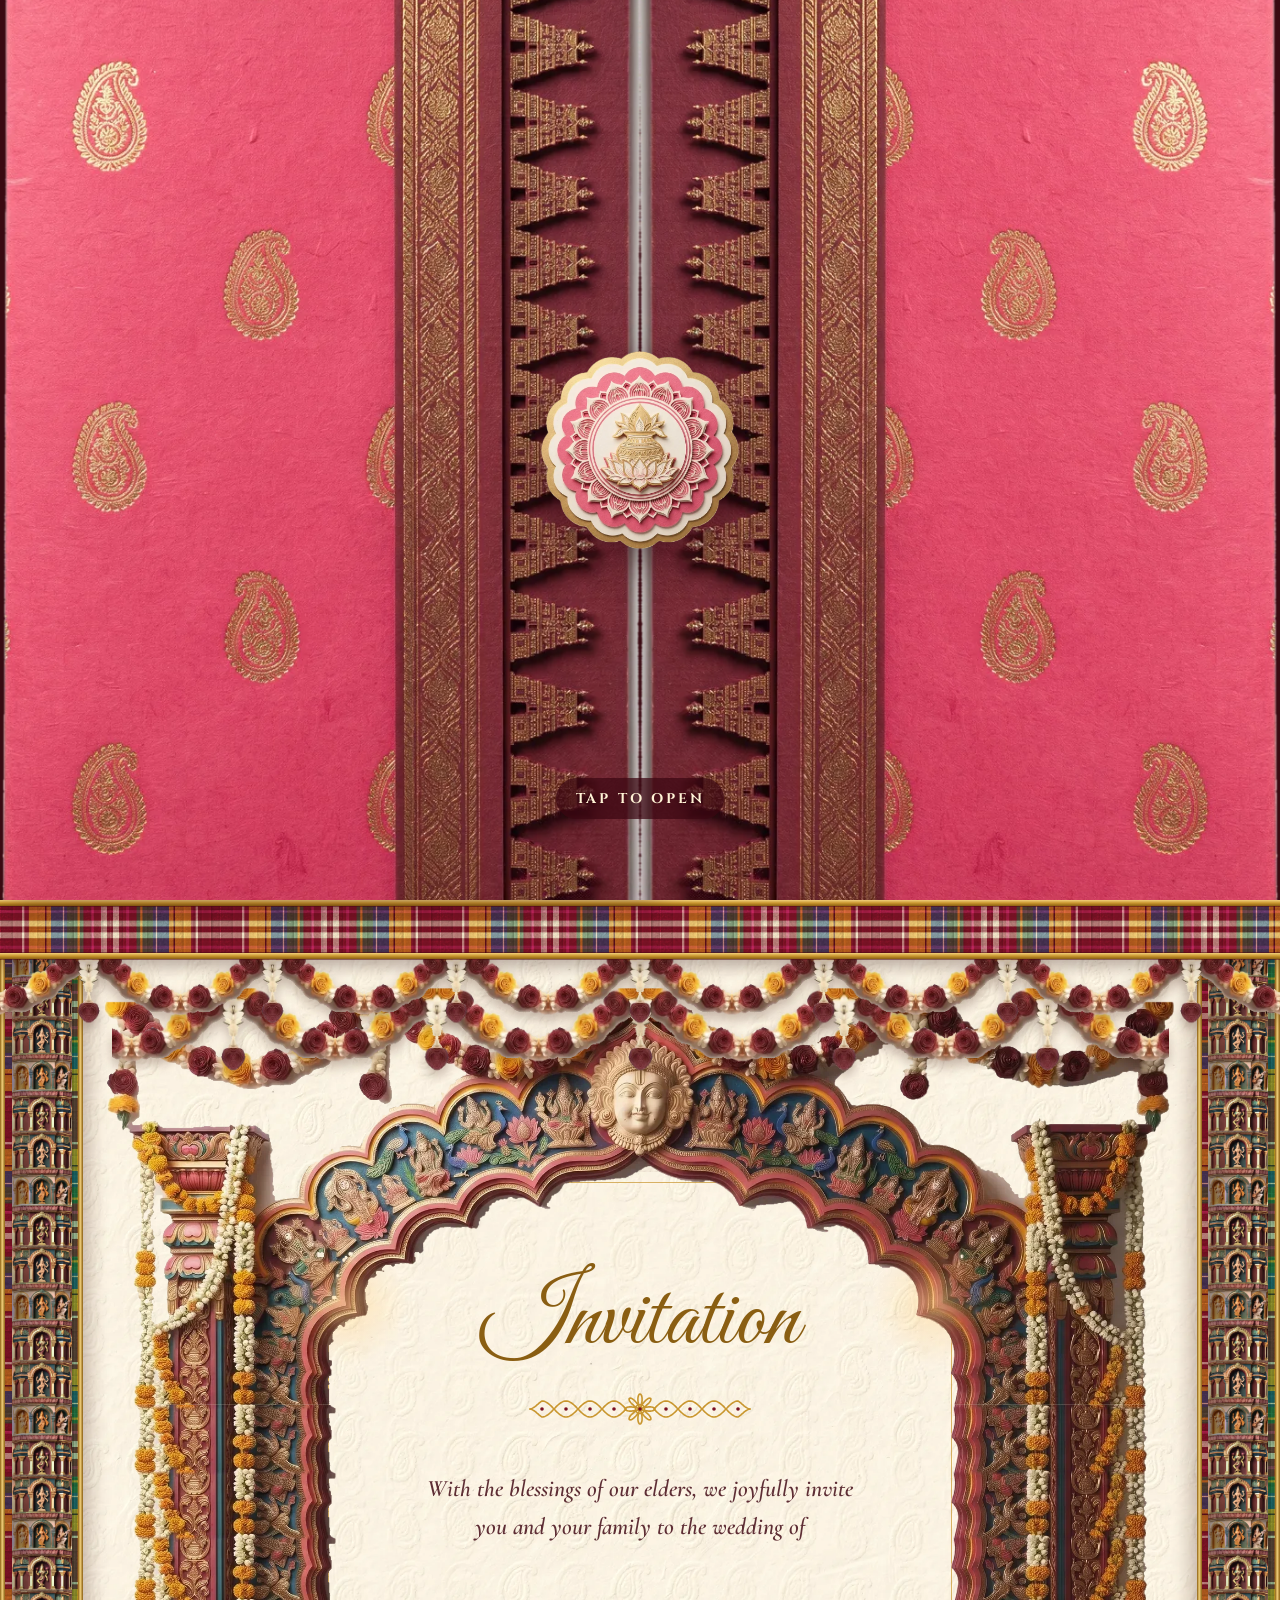
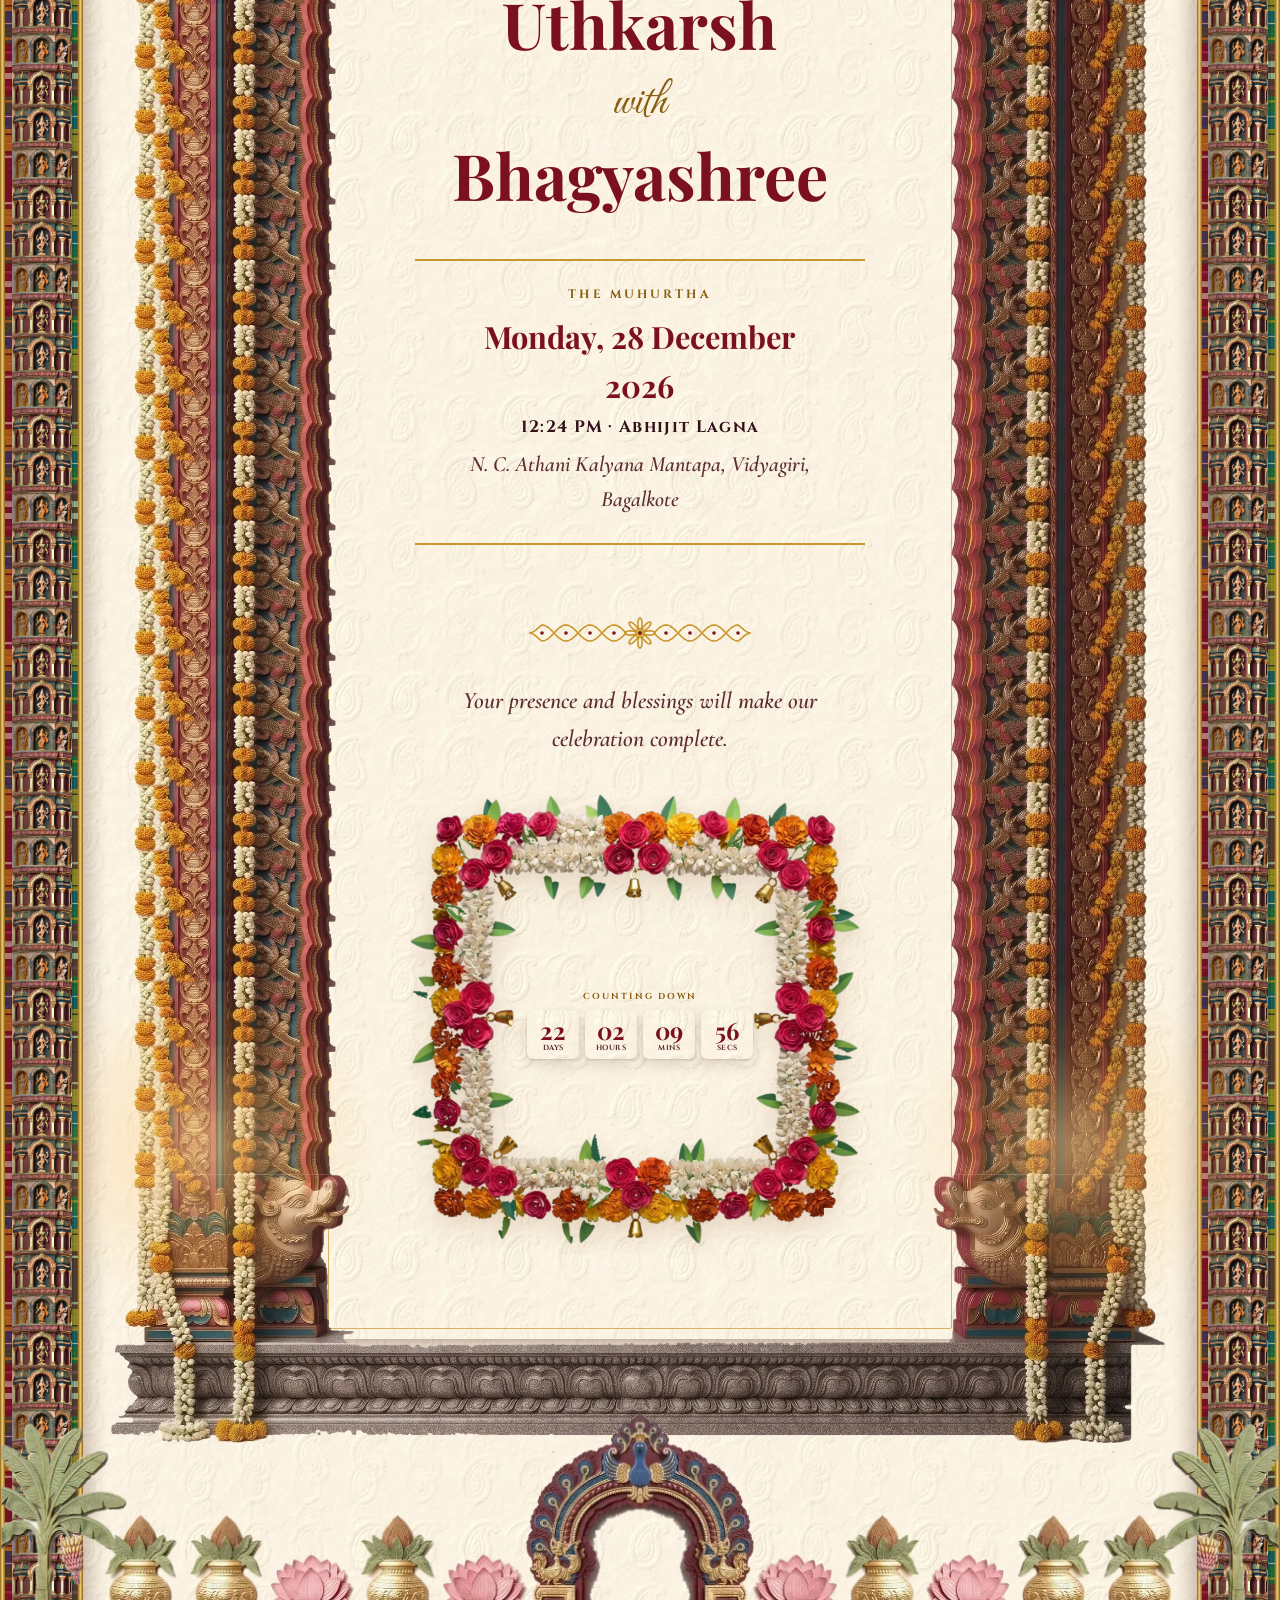
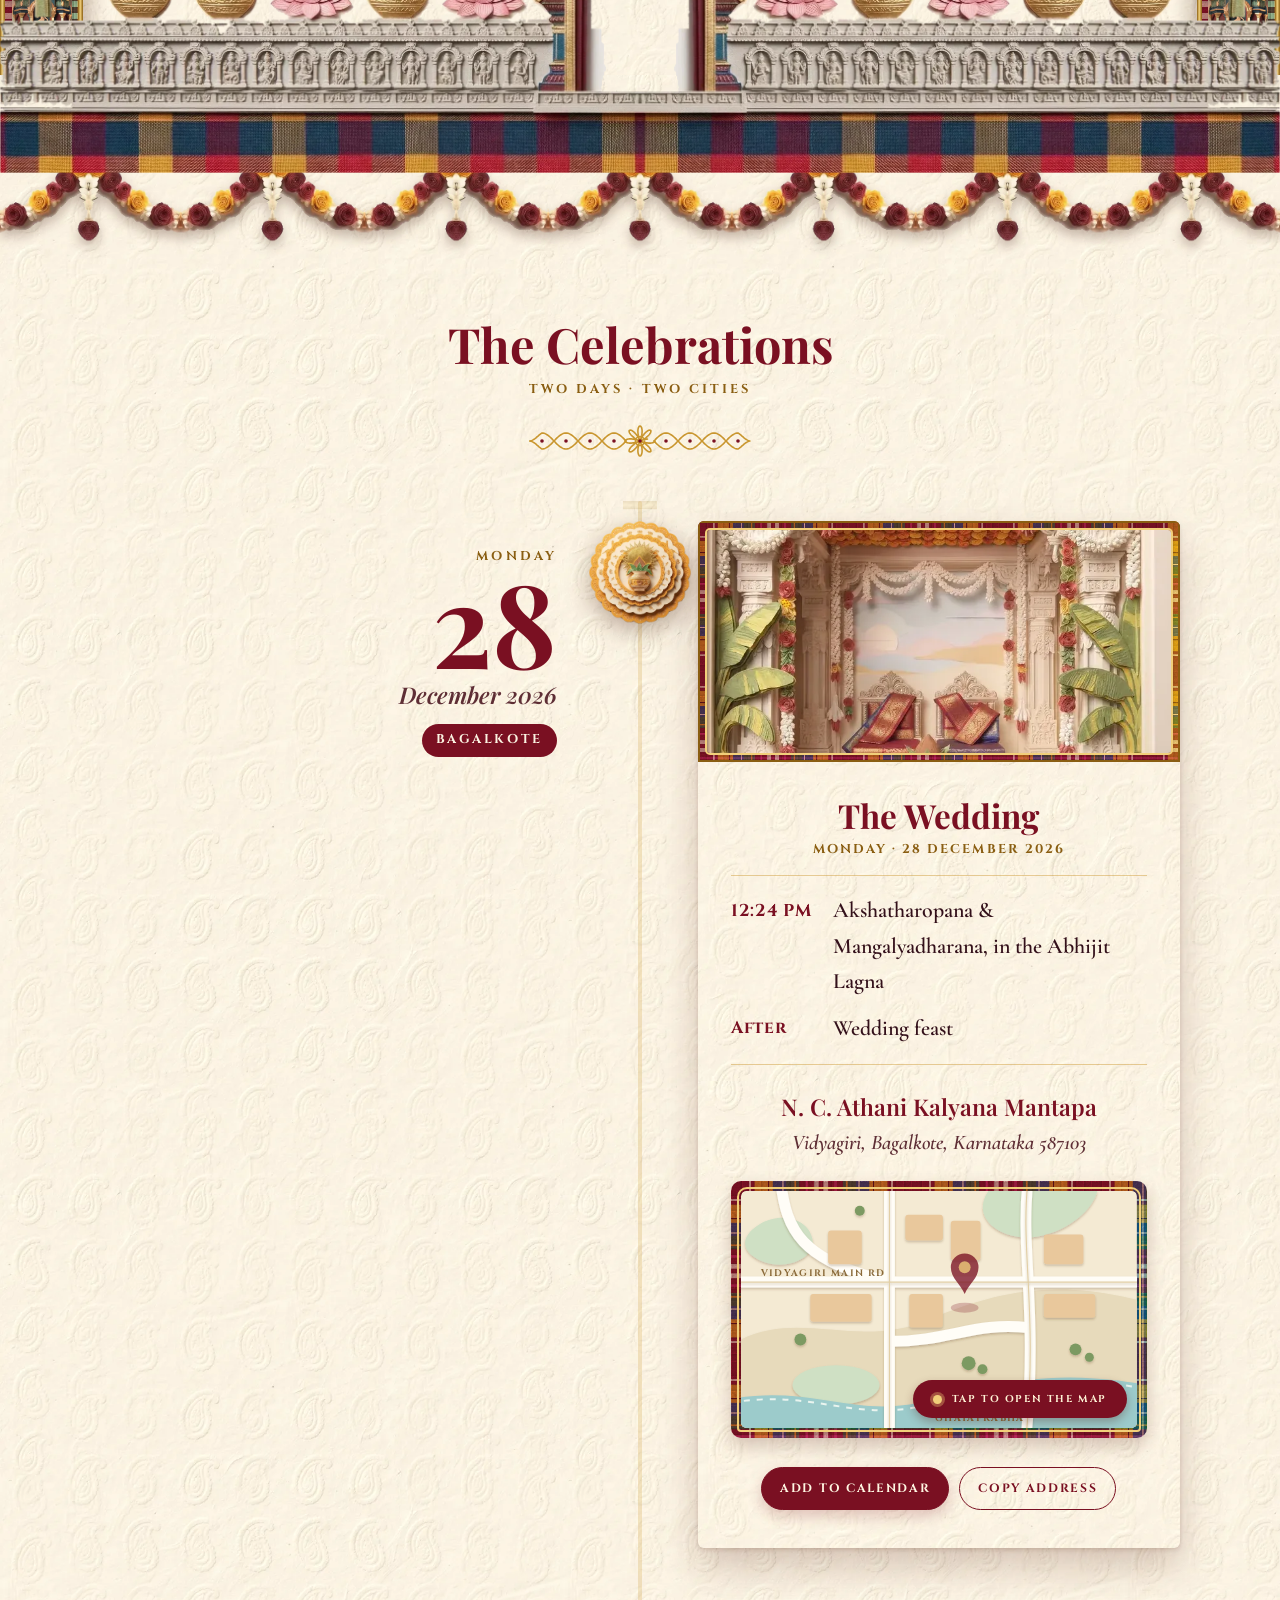
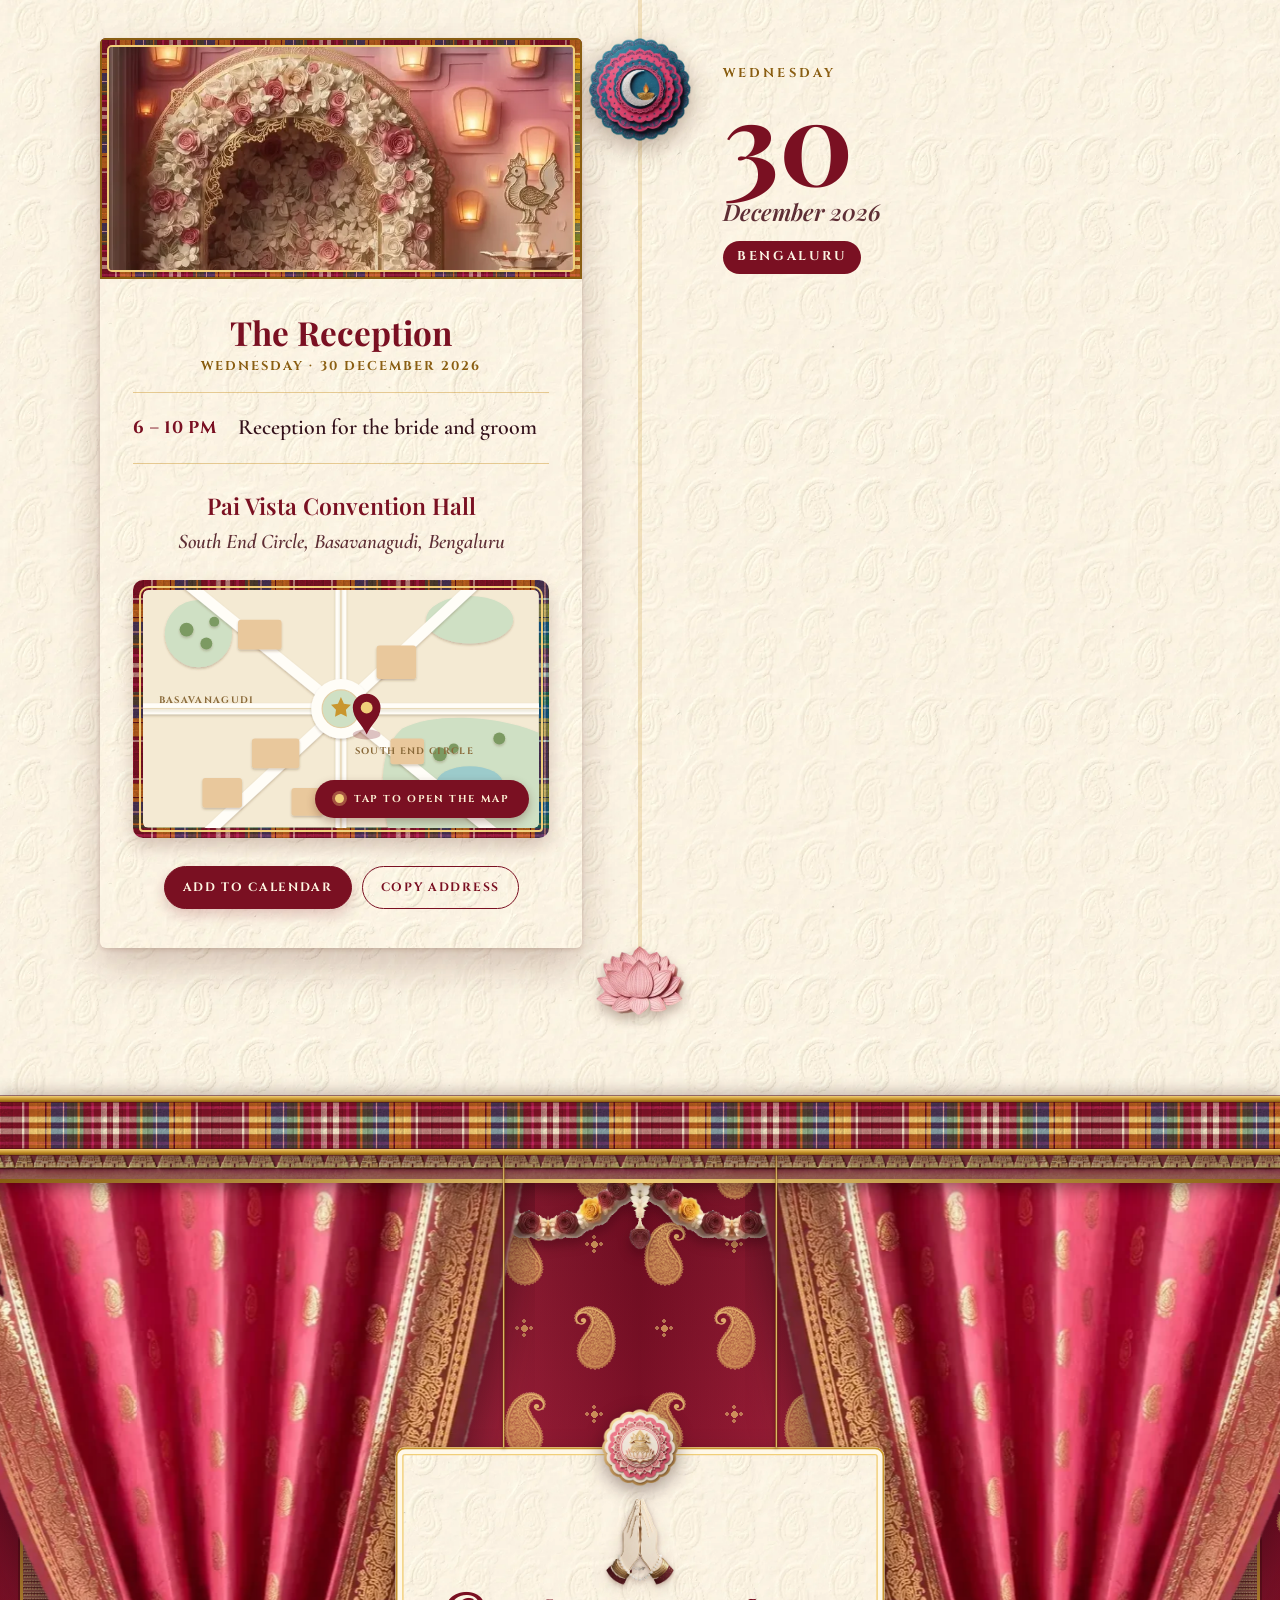
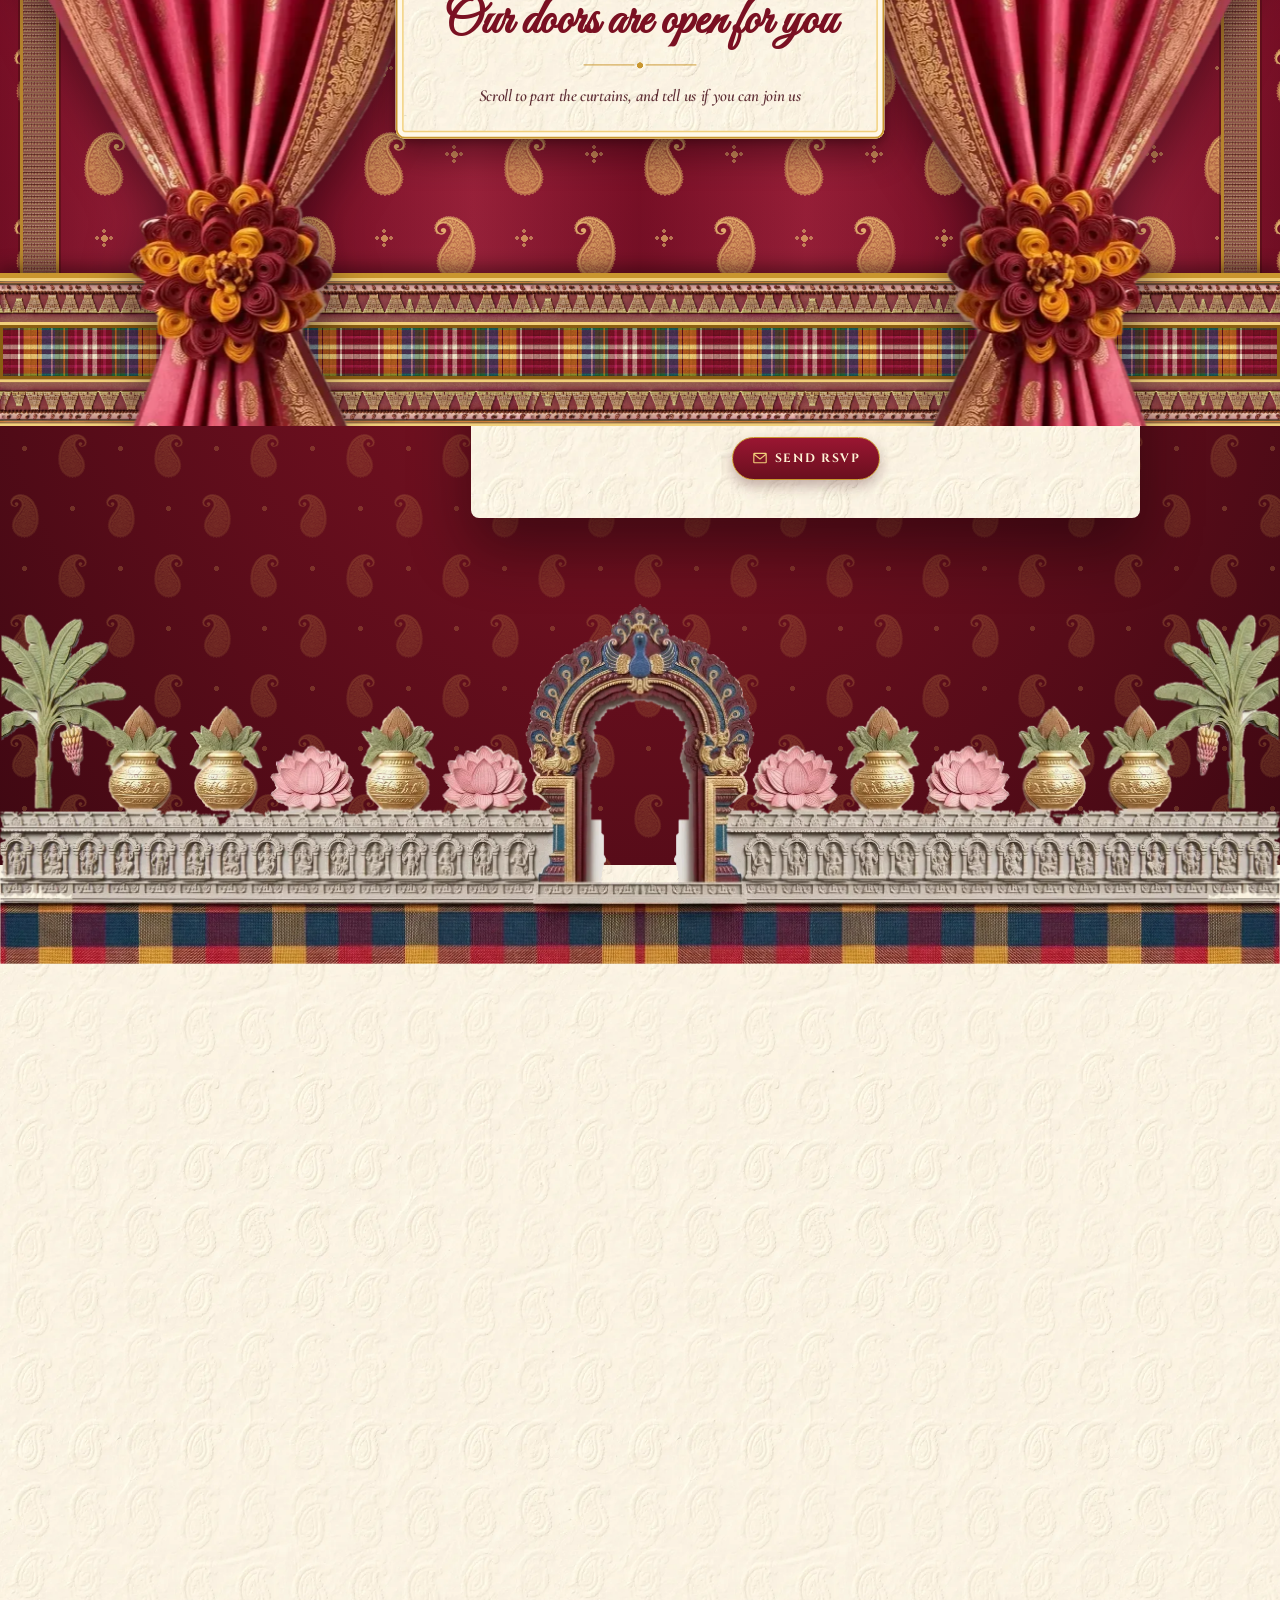
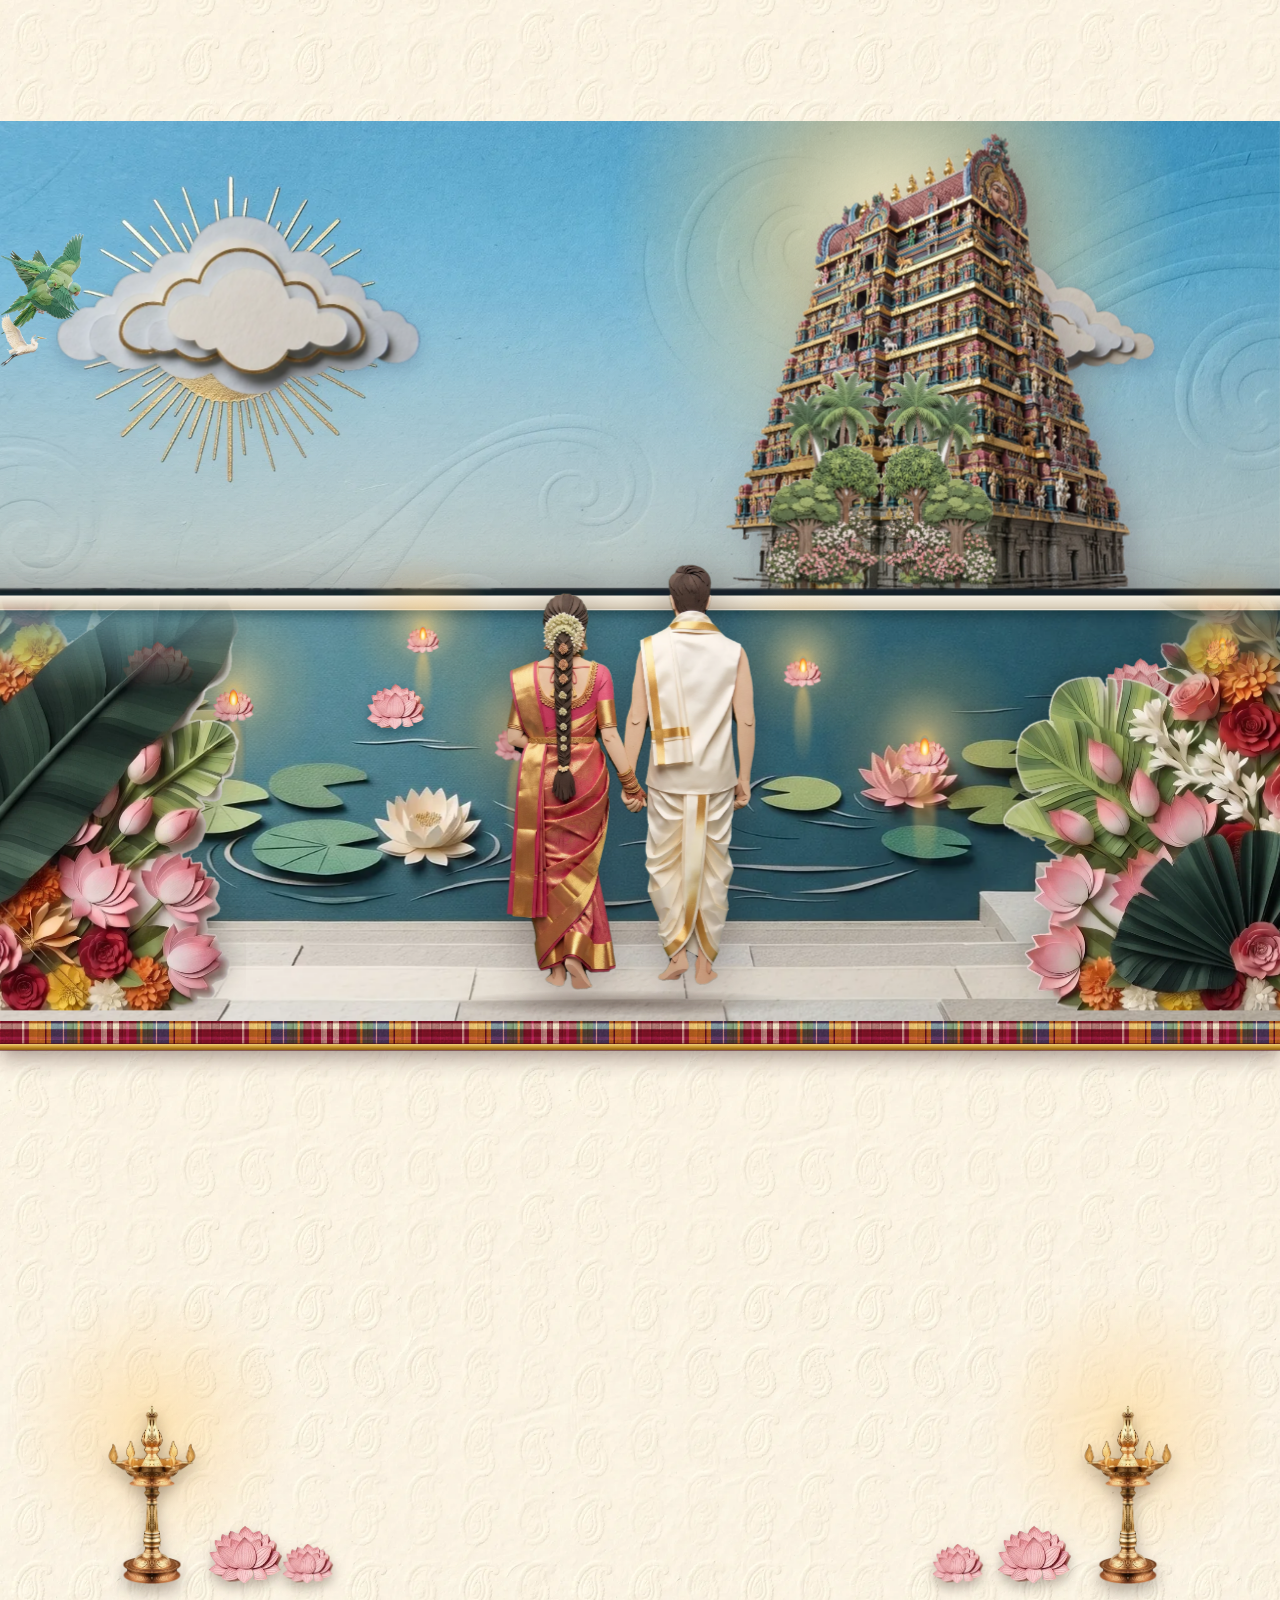
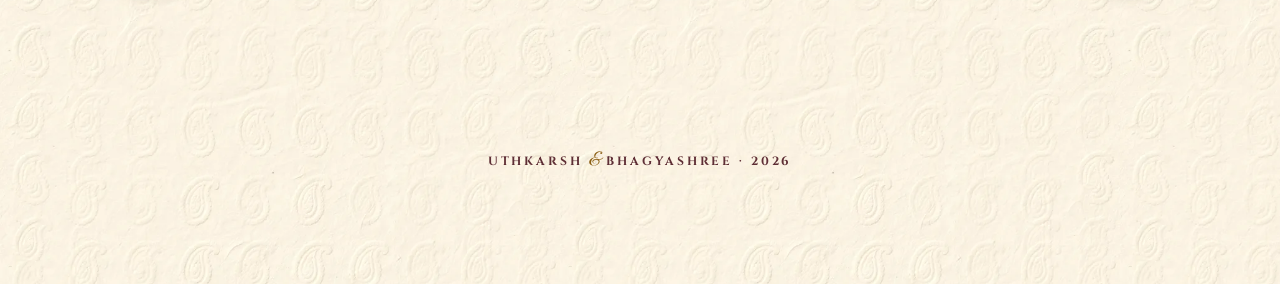
==== commit 1c5d183e: "Add files via upload" ====
--- a/index.html
+++ b/index.html
@@ -11,7 +11,7 @@
 <meta property="og:description" content="Wedding on 28 December 2026 in Bagalkote · Reception on 30 December 2026 in Bengaluru">
 <link rel="preload" as="image" href="assets/a6-gopuram.webp">
 <link rel="preload" as="image" href="assets/a1-flap.webp">
-<link rel="stylesheet" href="css/style.css">
+<link rel="stylesheet" href="css/style.css?v=1123b">
 </head>
 <body class="is-locked" data-lang="en">
 
@@ -199,14 +199,14 @@
           <h3 class="ev-title" data-i18n="recTitle">The Reception</h3>
           <p class="ev-date" data-i18n="recDate">Wednesday · 30 December 2026</p>
           <dl class="ev-rows">
-            <dt data-i18n="recTime">4 – 10 PM</dt><dd data-i18n="recWhat">Reception for the bride and groom</dd>
+            <dt data-i18n="recTime">6 – 10 PM</dt><dd data-i18n="recWhat">Reception for the bride and groom</dd>
           </dl>
           <p class="ev-venue"><b data-i18n="recVenue">Pai Vista Convention Hall</b><span data-i18n="vAddrRec">South End Circle, Basavanagudi, Bengaluru</span></p>
           <div class="mount"><a class="map" target="_blank" rel="noopener" href="https://maps.app.goo.gl/LvfdA4hSn5NFWWfX7" data-src="https://maps.google.com/maps?q=12.937926,77.5787204&amp;z=16&amp;output=embed" data-title="Map to Pai Vista Convention Hall">
             <svg class="illus" data-illus="rec" viewBox="0 0 400 240" aria-hidden="true"></svg><span class="map-tag"><b data-i18n="recVenue">Pai Vista Convention Hall</b><span data-i18n="mapTap">Tap to open the map</span></span>
           </a></div>
           <div class="btns">
-            <a class="btn" target="_blank" rel="noopener" href="https://calendar.google.com/calendar/render?action=TEMPLATE&amp;text=Reception%20of%20Uthkarsh%20%26%20Bhagyashree&amp;dates=20261230T103000Z/20261230T163000Z&amp;location=Pai%20Vista%20Convention%20Hall%2C%20South%20End%20Circle%2C%20Basavanagudi%2C%20Bengaluru" data-i18n="addCal">Add to calendar</a>
+            <a class="btn" target="_blank" rel="noopener" href="https://calendar.google.com/calendar/render?action=TEMPLATE&amp;text=Reception%20of%20Uthkarsh%20%26%20Bhagyashree&amp;dates=20261230T123000Z/20261230T163000Z&amp;location=Pai%20Vista%20Convention%20Hall%2C%20South%20End%20Circle%2C%20Basavanagudi%2C%20Bengaluru" data-i18n="addCal">Add to calendar</a>
             <button class="btn ghost" type="button" data-copy="Pai Vista Convention Hall, South End Circle, Basavanagudi, Bengaluru" data-i18n="copyAddr">Copy address</button>
           </div>
         </div>
@@ -325,6 +325,6 @@
 <script src="vendor/gsap.min.js"></script>
 <script src="vendor/ScrollTrigger.min.js"></script>
 <script src="vendor/lenis.min.js"></script>
-<script src="js/app.js"></script>
+<script src="js/app.js?v=1123b"></script>
 </body>
 </html>
--- a/css/style.css
+++ b/css/style.css
@@ -30,7 +30,7 @@
   --sec-pad:clamp(84px,12vh,140px);
 }
 *,*::before,*::after{box-sizing:border-box}
-html{-webkit-text-size-adjust:100%;background:var(--ivory)}
+html{-webkit-text-size-adjust:100%;background:var(--ivory);overflow-x:clip}
 body{margin:0;color:var(--ink);font-family:var(--serif);font-weight:600;font-size:clamp(18px,.7vw + 13px,22px);line-height:1.6;background:var(--paper);overflow-x:clip}
 body.is-locked{overflow:hidden;height:100%}
 img{display:block;max-width:none;user-select:none;-webkit-user-drag:none}
@@ -647,3 +647,5 @@
 body[data-lang=kn] .sp-sub{font-family:var(--kn);font-style:normal;font-size:clamp(14px,1.2vw,16px)}
 @media (max-width:600px){.sp-wrap{align-items:flex-start;padding-top:max(150px,19vh)}.silk-plaque{width:86vw}.sp-sub{font-size:14.5px}}
 .sp-hands{display:block;width:clamp(58px,5.6vw,74px);height:auto;margin:0 auto .1em;filter:drop-shadow(0 2px 2px rgba(74,20,10,.28)) drop-shadow(0 6px 8px rgba(74,20,10,.14))}
+/* the curtains catch taps while they cover the form, so touching them never focuses a hidden field */
+.drapes .silk,.drapes .drape{pointer-events:auto}
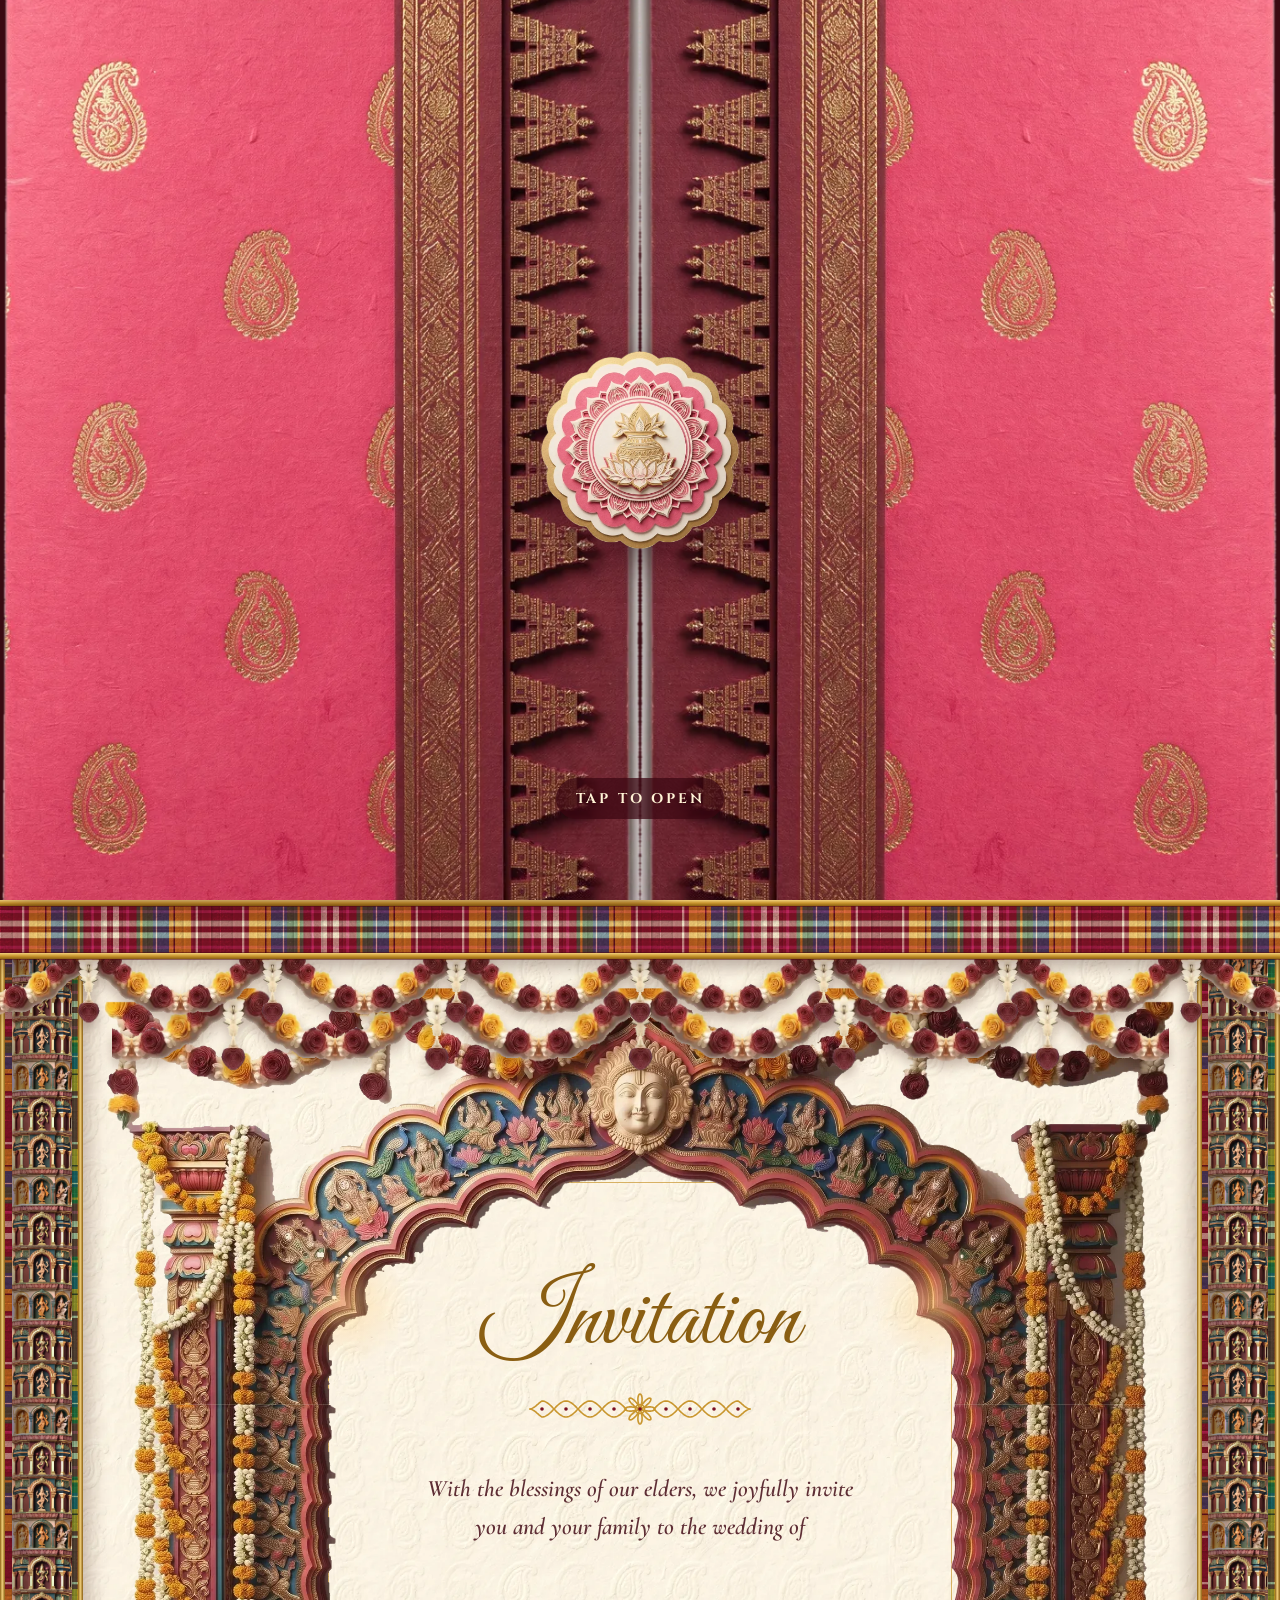
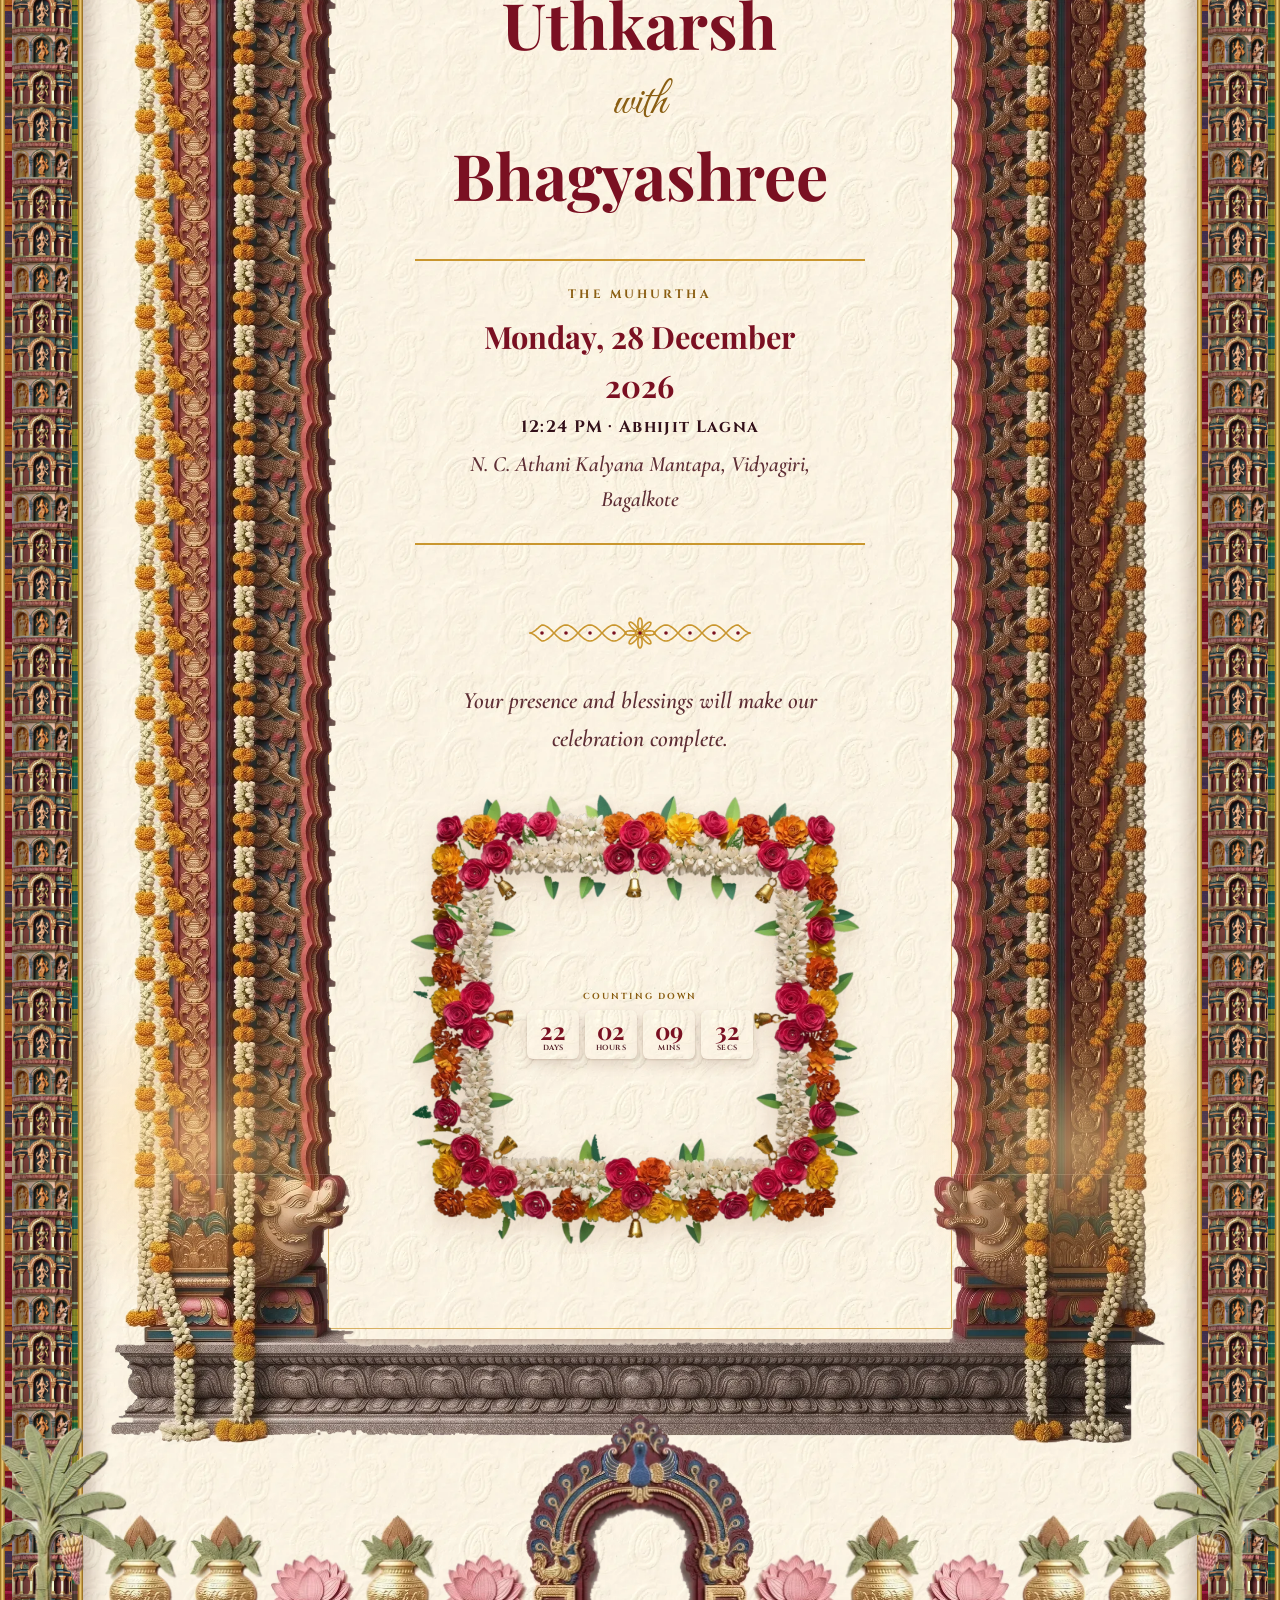
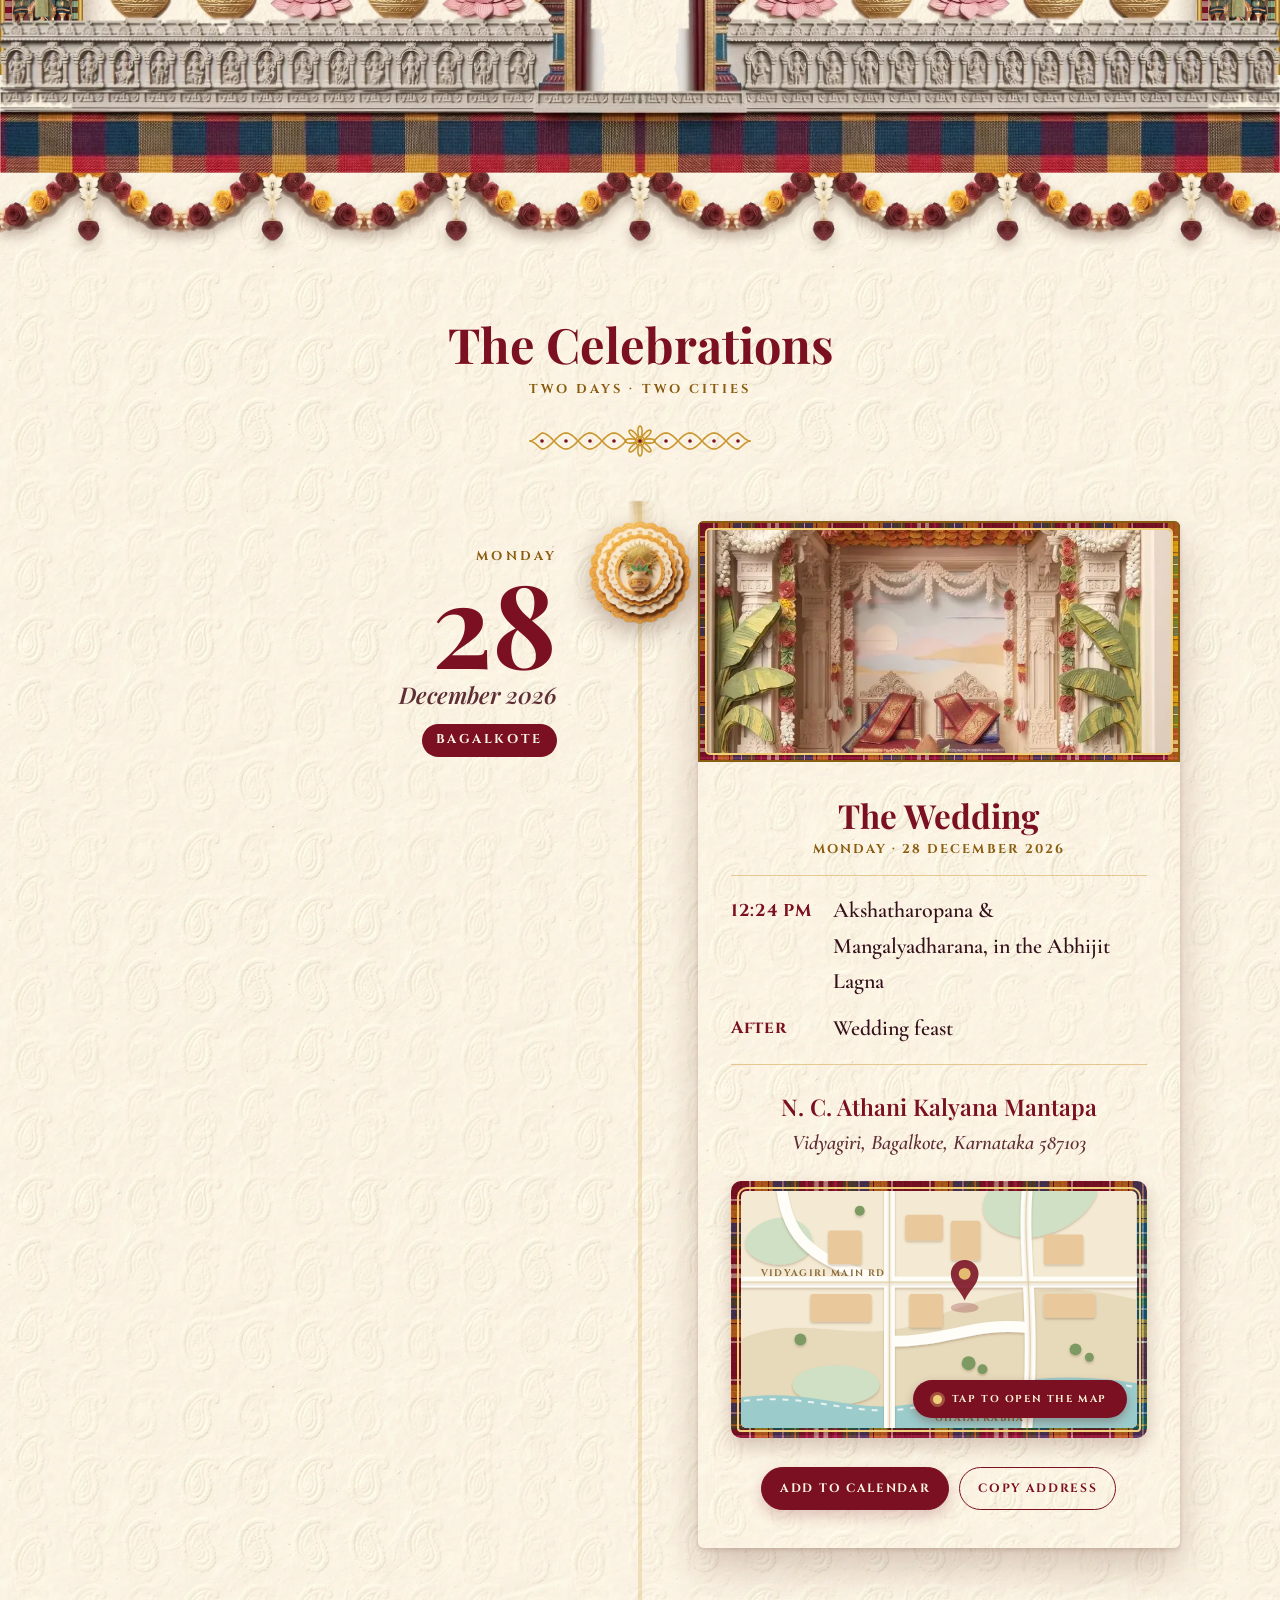
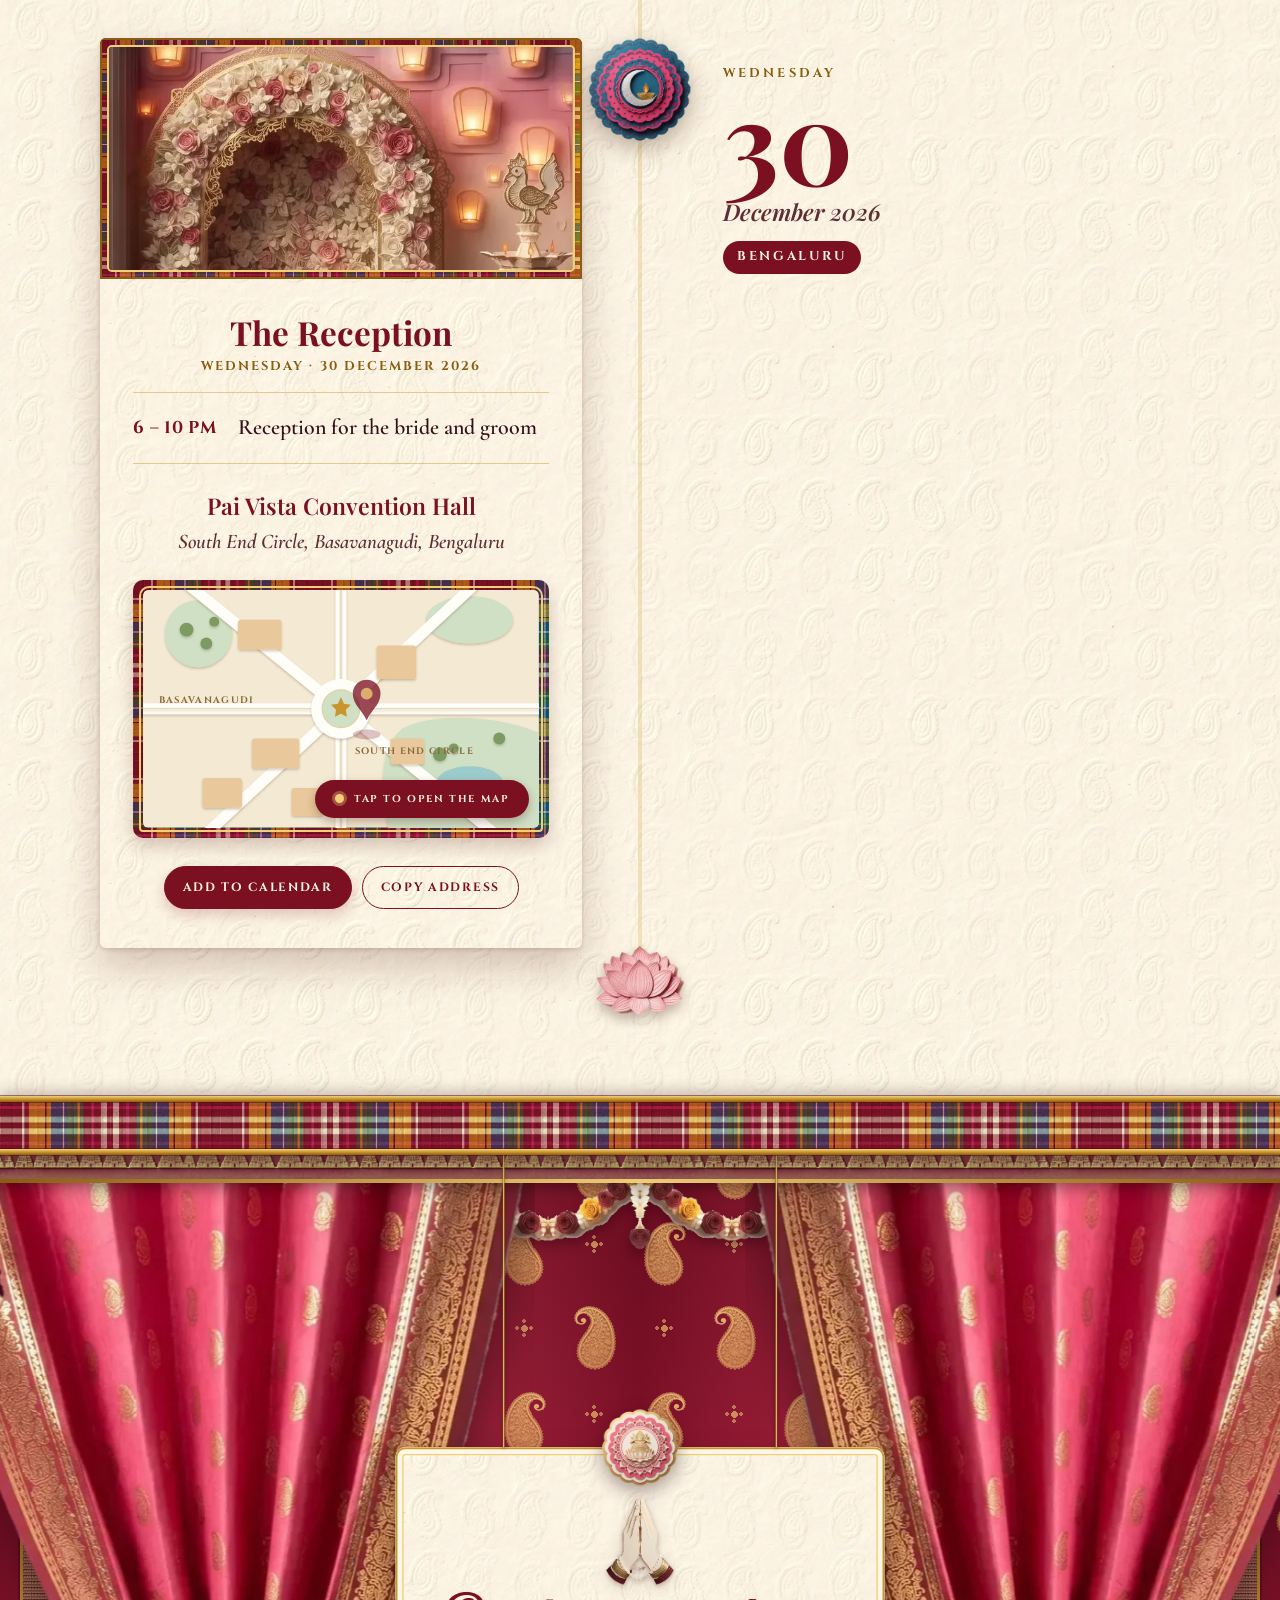
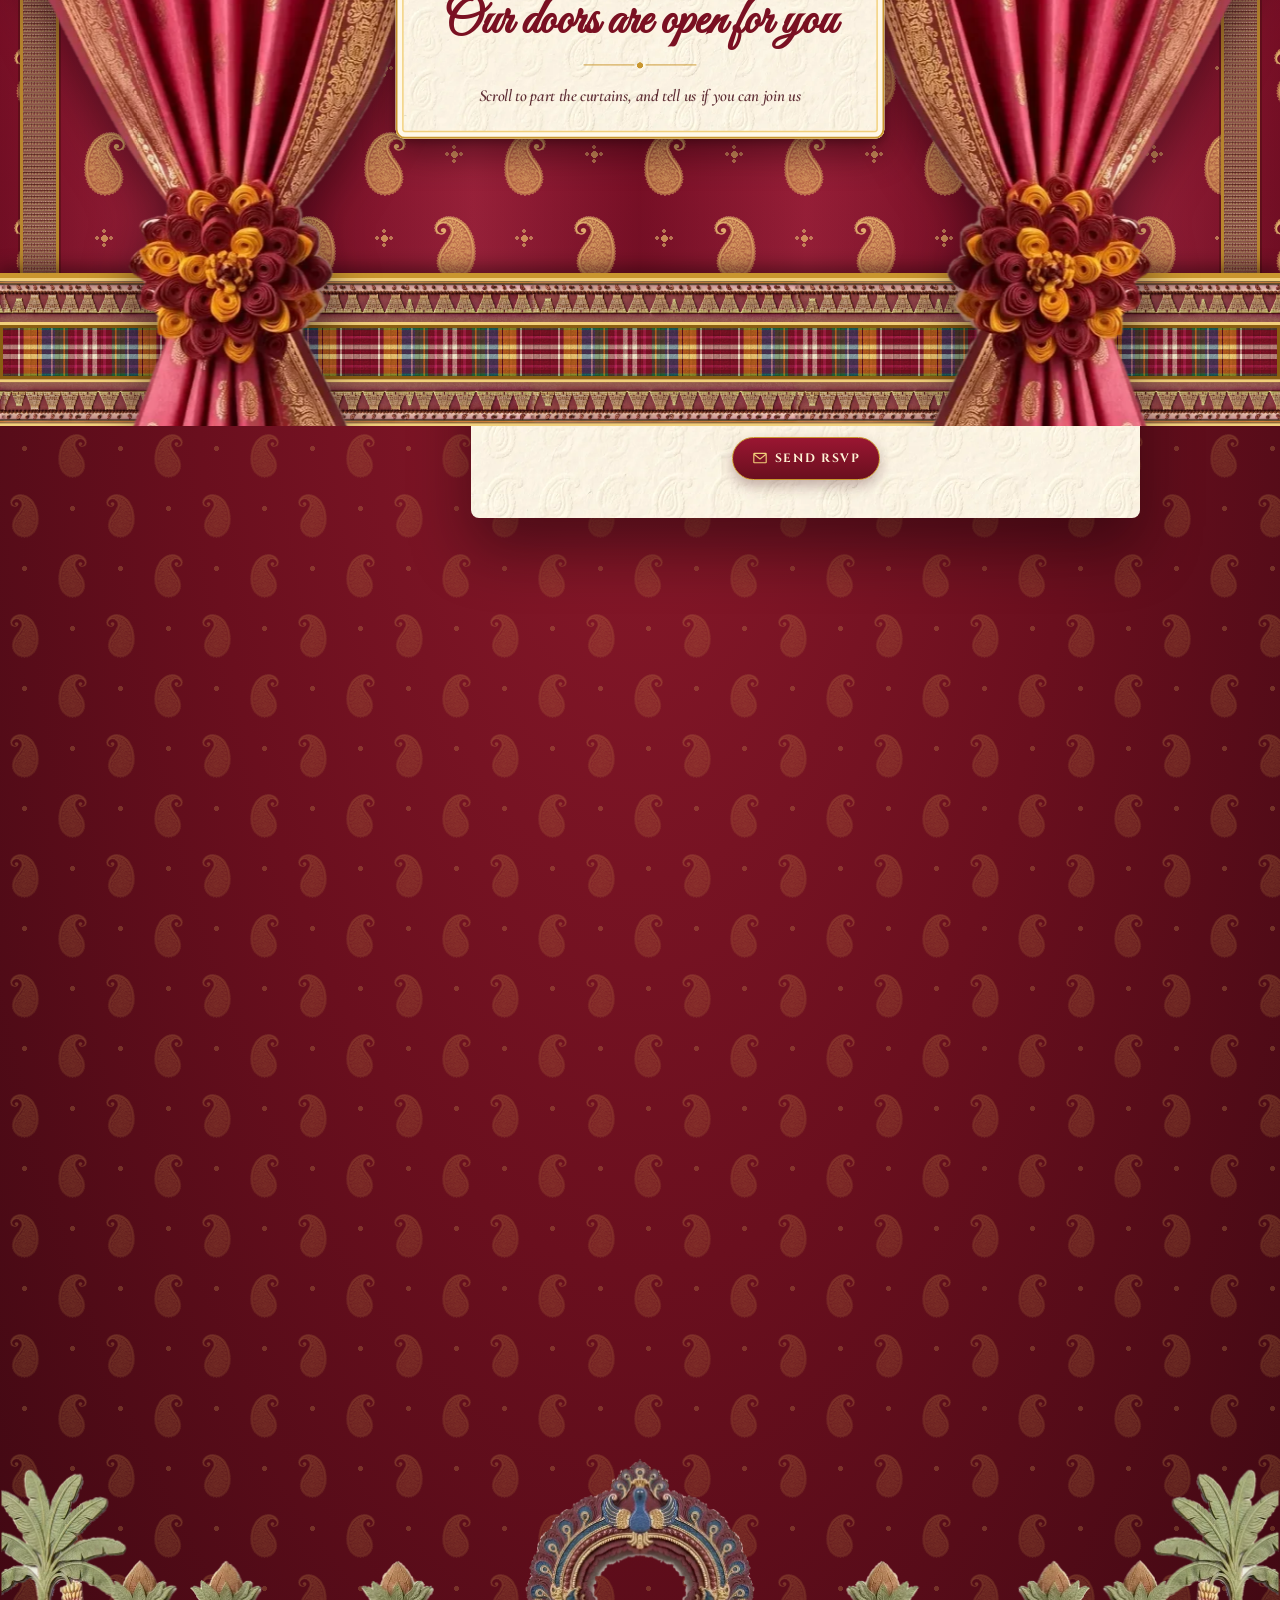
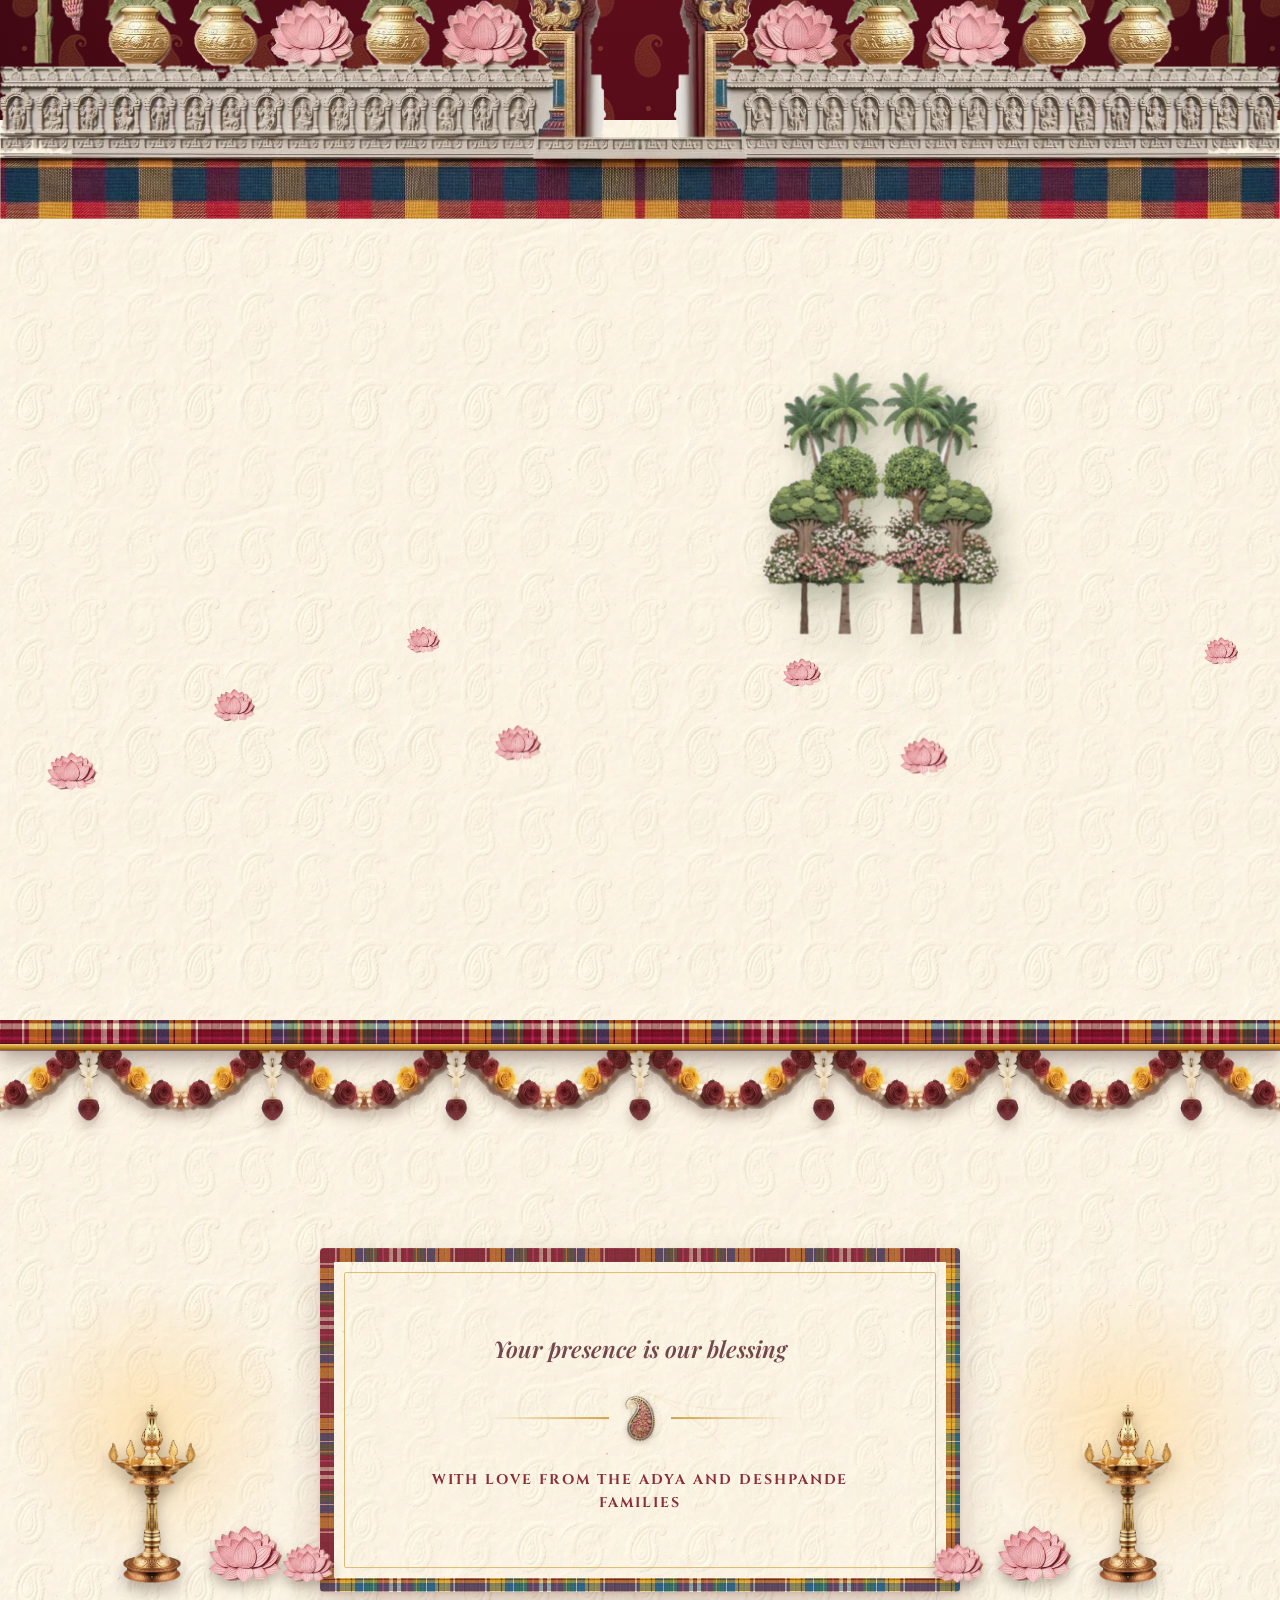
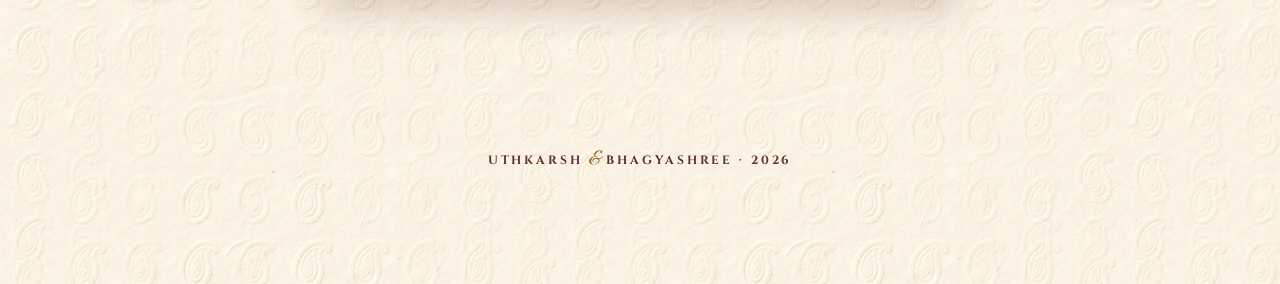
==== commit 1a8da1eb: "Add files via upload" ====
--- a/index.html
+++ b/index.html
@@ -11,7 +11,7 @@
 <meta property="og:description" content="Wedding on 28 December 2026 in Bagalkote · Reception on 30 December 2026 in Bengaluru">
 <link rel="preload" as="image" href="assets/a6-gopuram.webp">
 <link rel="preload" as="image" href="assets/a1-flap.webp">
-<link rel="stylesheet" href="css/style.css?v=1123b">
+<link rel="stylesheet" href="css/style.css?v=1123c">
 </head>
 <body class="is-locked" data-lang="en">
 
@@ -217,6 +217,7 @@
 
 <!-- ============ 9 · RSVP ============ -->
 <section id="rsvp">
+<div class="rsvp-stage">
   <div class="rail" aria-hidden="true"><div class="rail-band"></div><div class="festoon"></div></div>
   <div class="madras-band" aria-hidden="true"></div>
   <div class="drapes" aria-hidden="true">
@@ -263,6 +264,8 @@
       </form>
     </div>
   </div>
+</div>
+<div class="rsvp-hold" aria-hidden="true"></div>
   <div class="frieze" aria-hidden="true"><img src="assets/a21-frieze.webp" alt=""></div>
 </section>
 
@@ -325,6 +328,6 @@
 <script src="vendor/gsap.min.js"></script>
 <script src="vendor/ScrollTrigger.min.js"></script>
 <script src="vendor/lenis.min.js"></script>
-<script src="js/app.js?v=1123b"></script>
+<script src="js/app.js?v=1123c"></script>
 </body>
 </html>
--- a/css/style.css
+++ b/css/style.css
@@ -127,6 +127,10 @@
 .strew img{position:absolute;width:var(--s);rotate:var(--r)}
 .hero-shower{opacity:0}
 .stage.off *,.stage.off{animation-play-state:paused!important}
+/* a scene that is off screen stops drawing altogether, which frees the phone's graphics for the one on screen */
+.stage.off{visibility:hidden}
+.stage.off .cloud,.stage.off .fol,.stage.off .bird,.stage.off .petal{animation:none!important}
+html.scrolling .lamp.lit .lamp-on,html.scrolling .litlamp::before,html.scrolling .diya::before{animation:none!important}
 .w{display:inline-block;perspective:600px}
 .w>span{display:inline-block;transform-origin:50% 100%}
 .fol-l{left:0;transform-origin:0 100%}
@@ -649,3 +653,5 @@
 .sp-hands{display:block;width:clamp(58px,5.6vw,74px);height:auto;margin:0 auto .1em;filter:drop-shadow(0 2px 2px rgba(74,20,10,.28)) drop-shadow(0 6px 8px rgba(74,20,10,.14))}
 /* the curtains catch taps while they cover the form, so touching them never focuses a hidden field */
 .drapes .silk,.drapes .drape{pointer-events:auto}
+.rsvp-stage{position:sticky;top:0}
+.rsvp-hold{height:95vh}
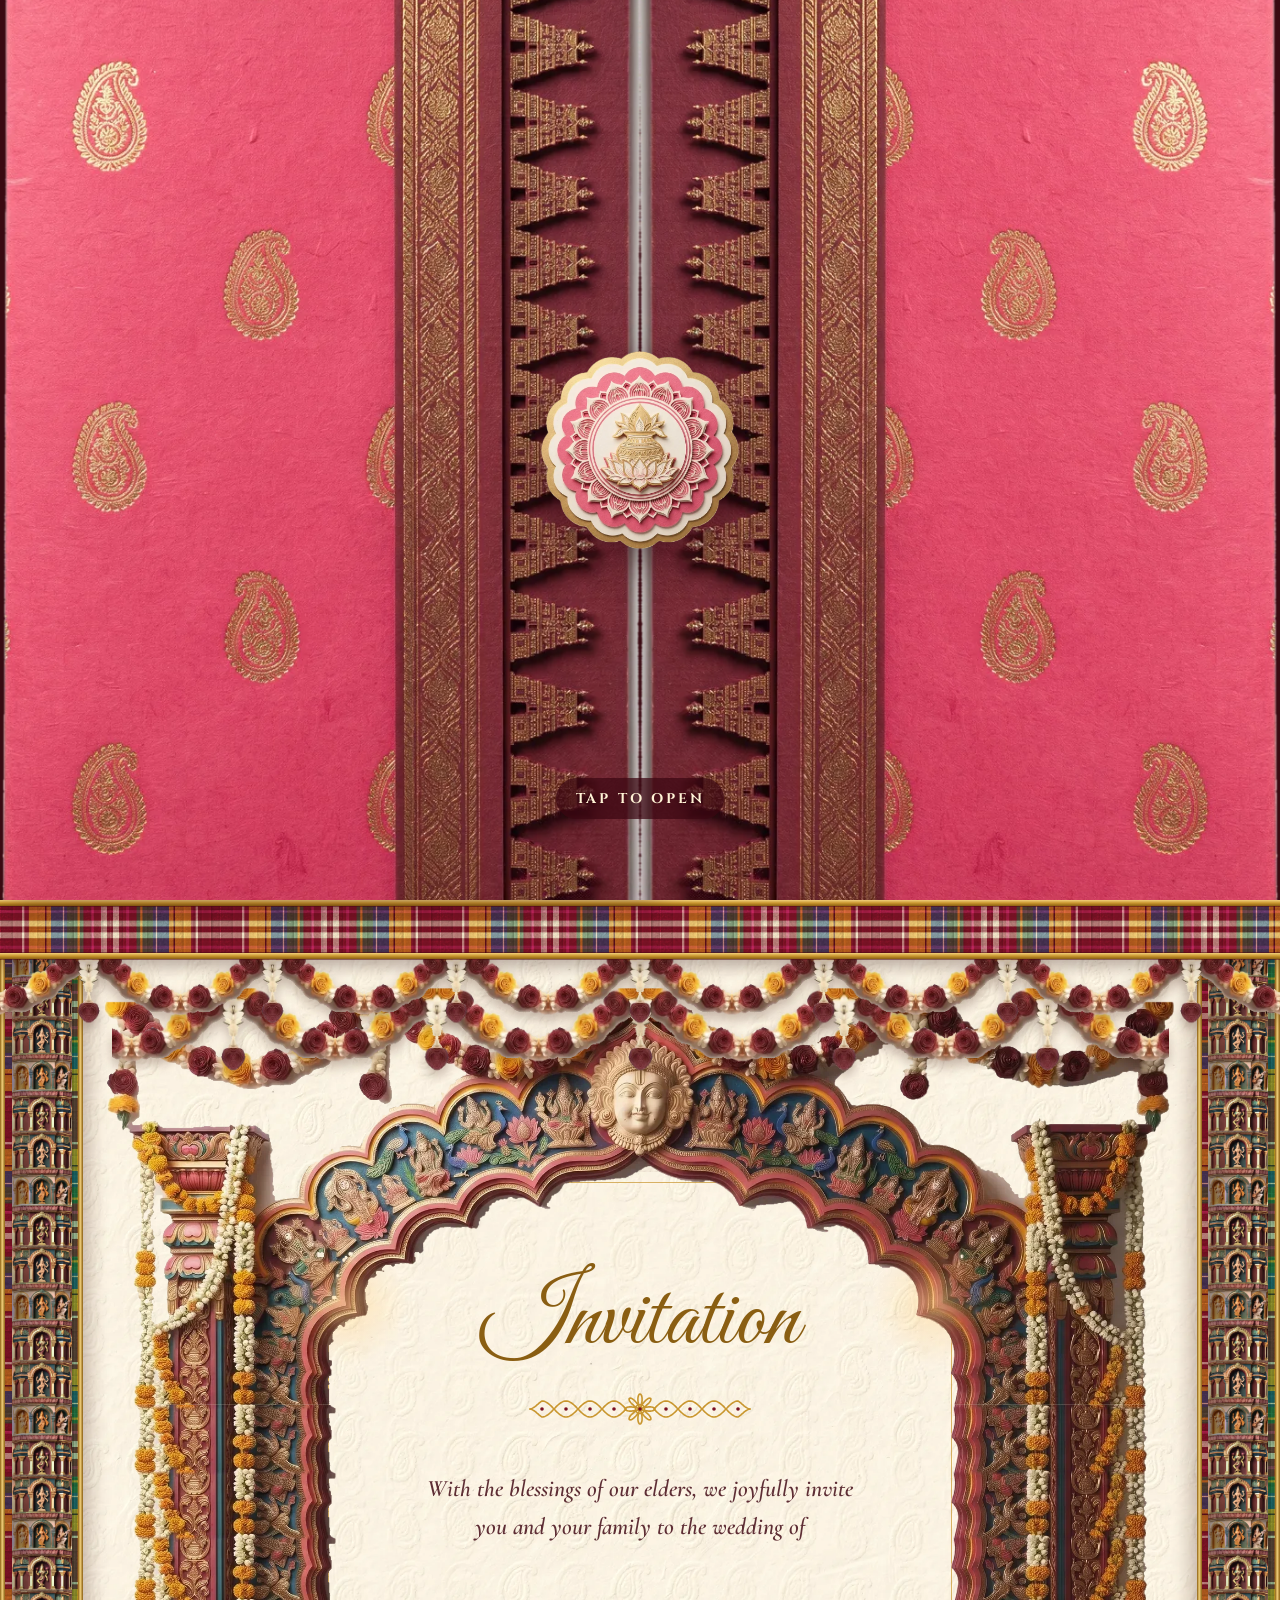
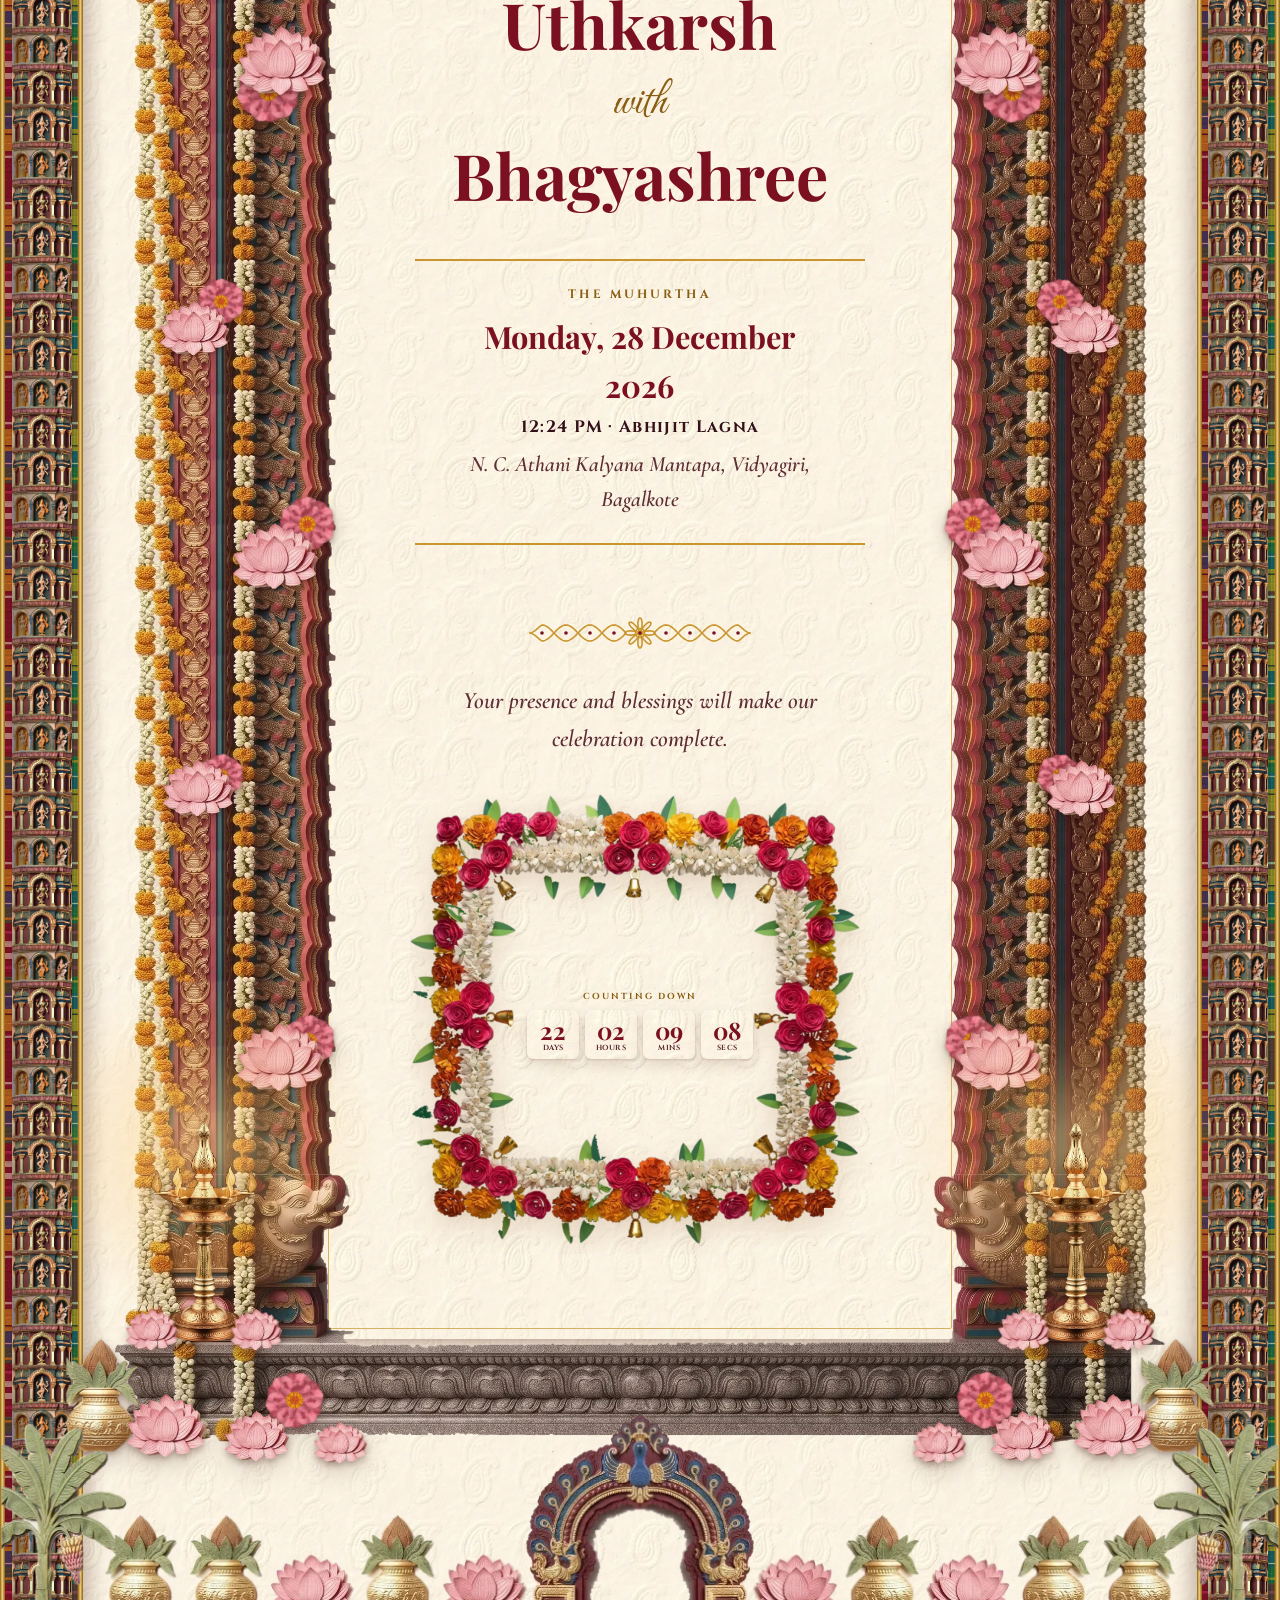
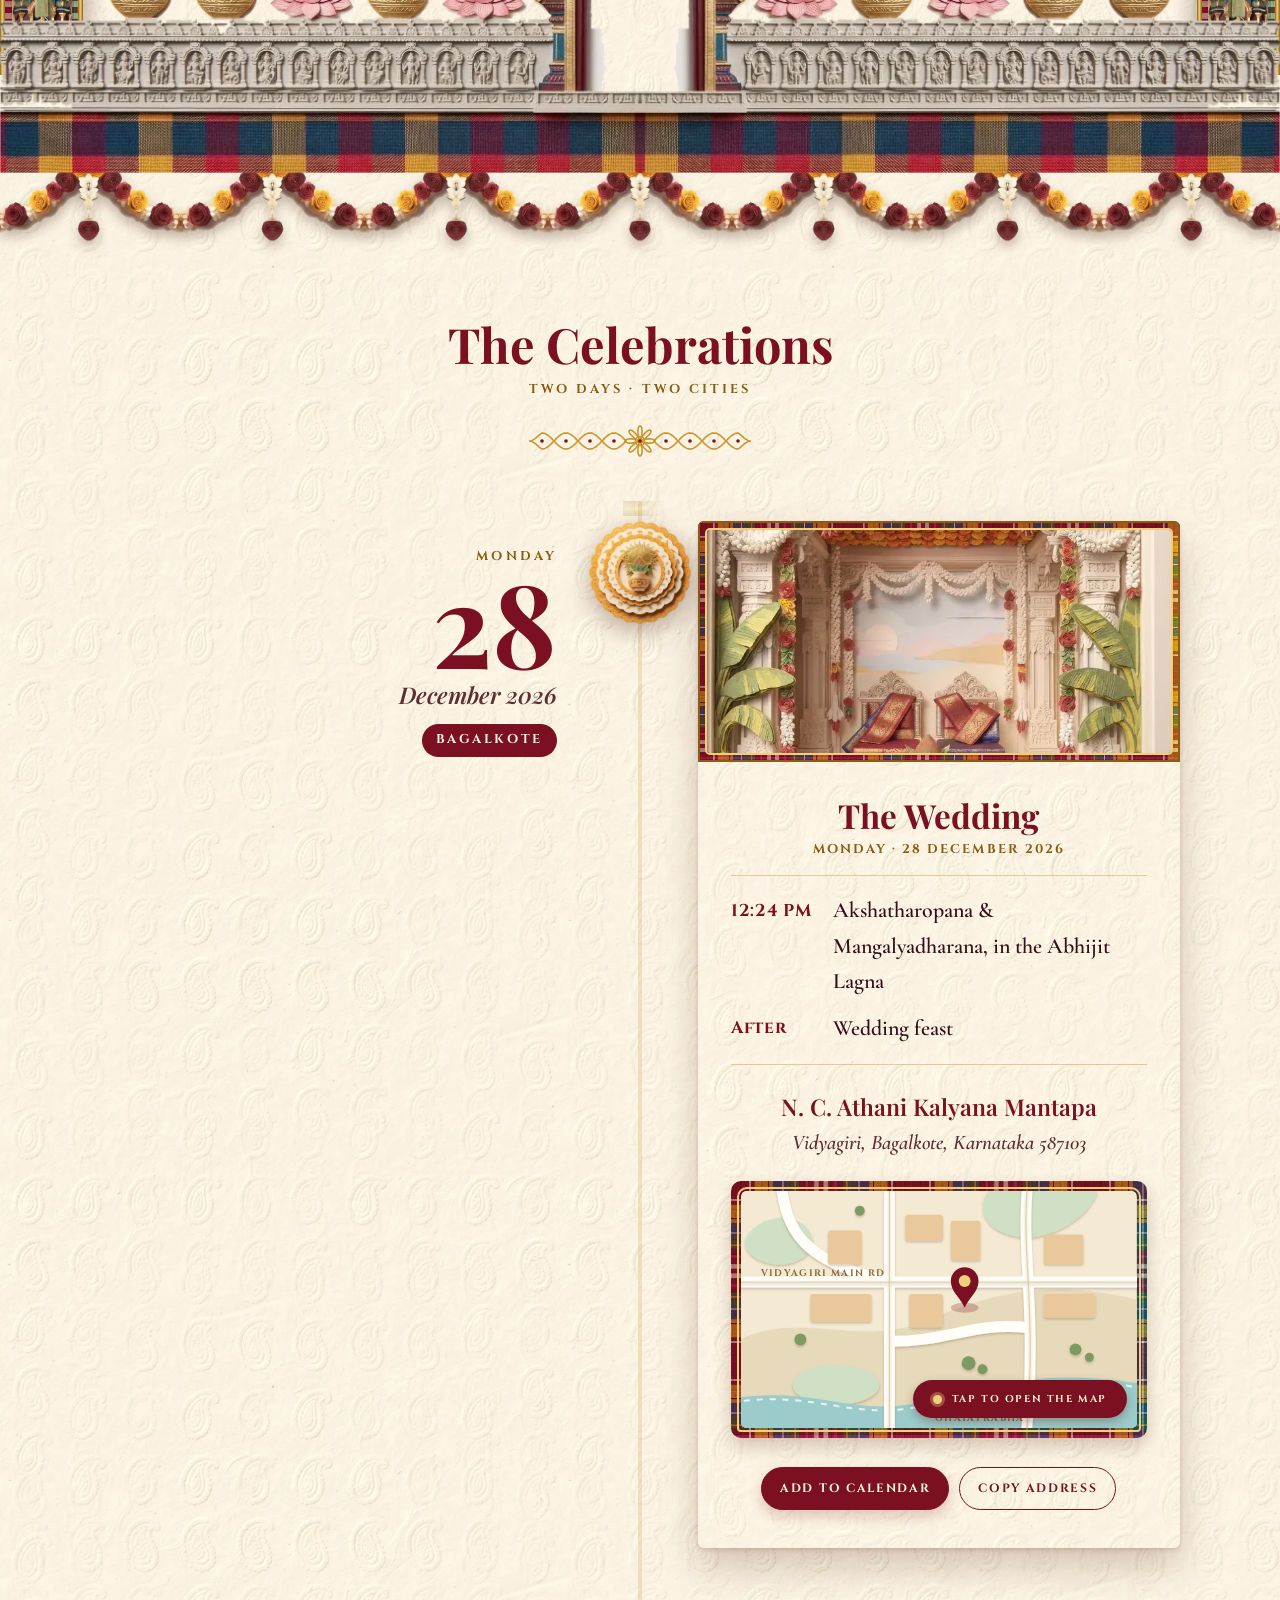
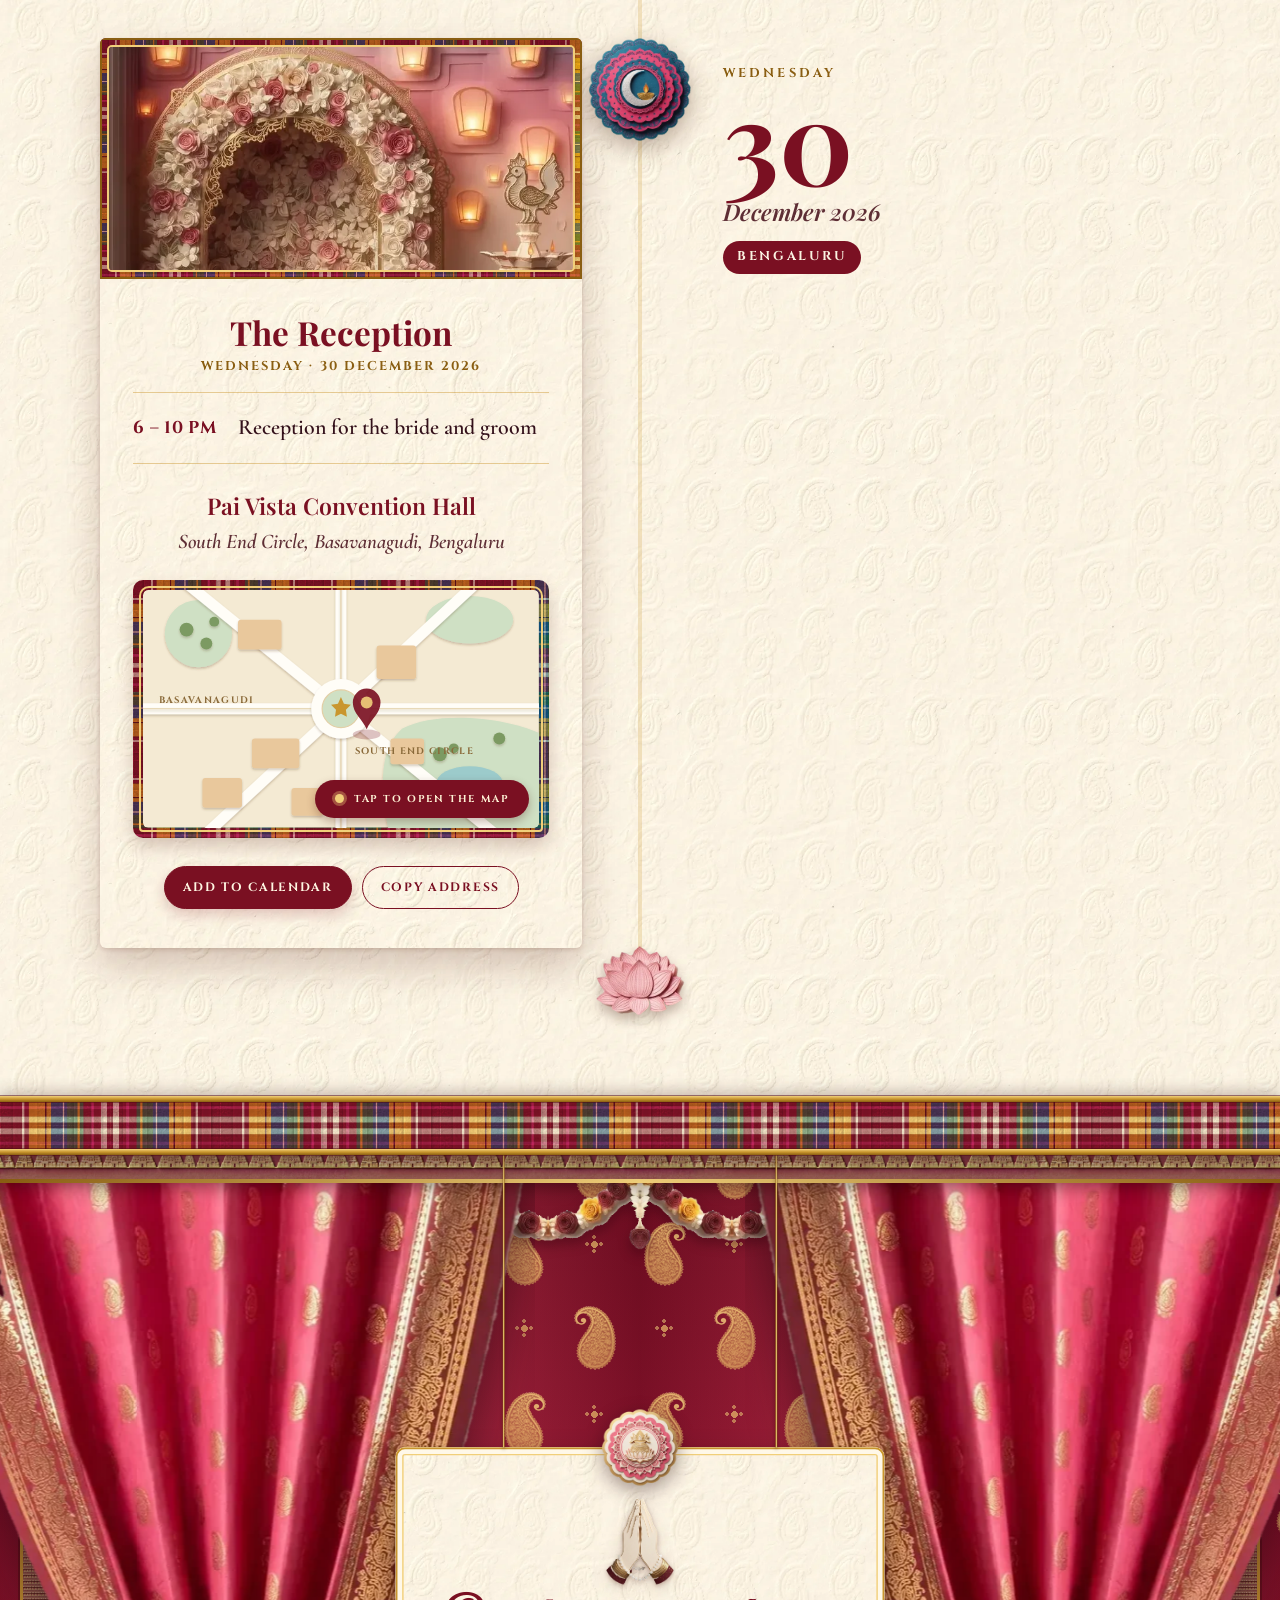
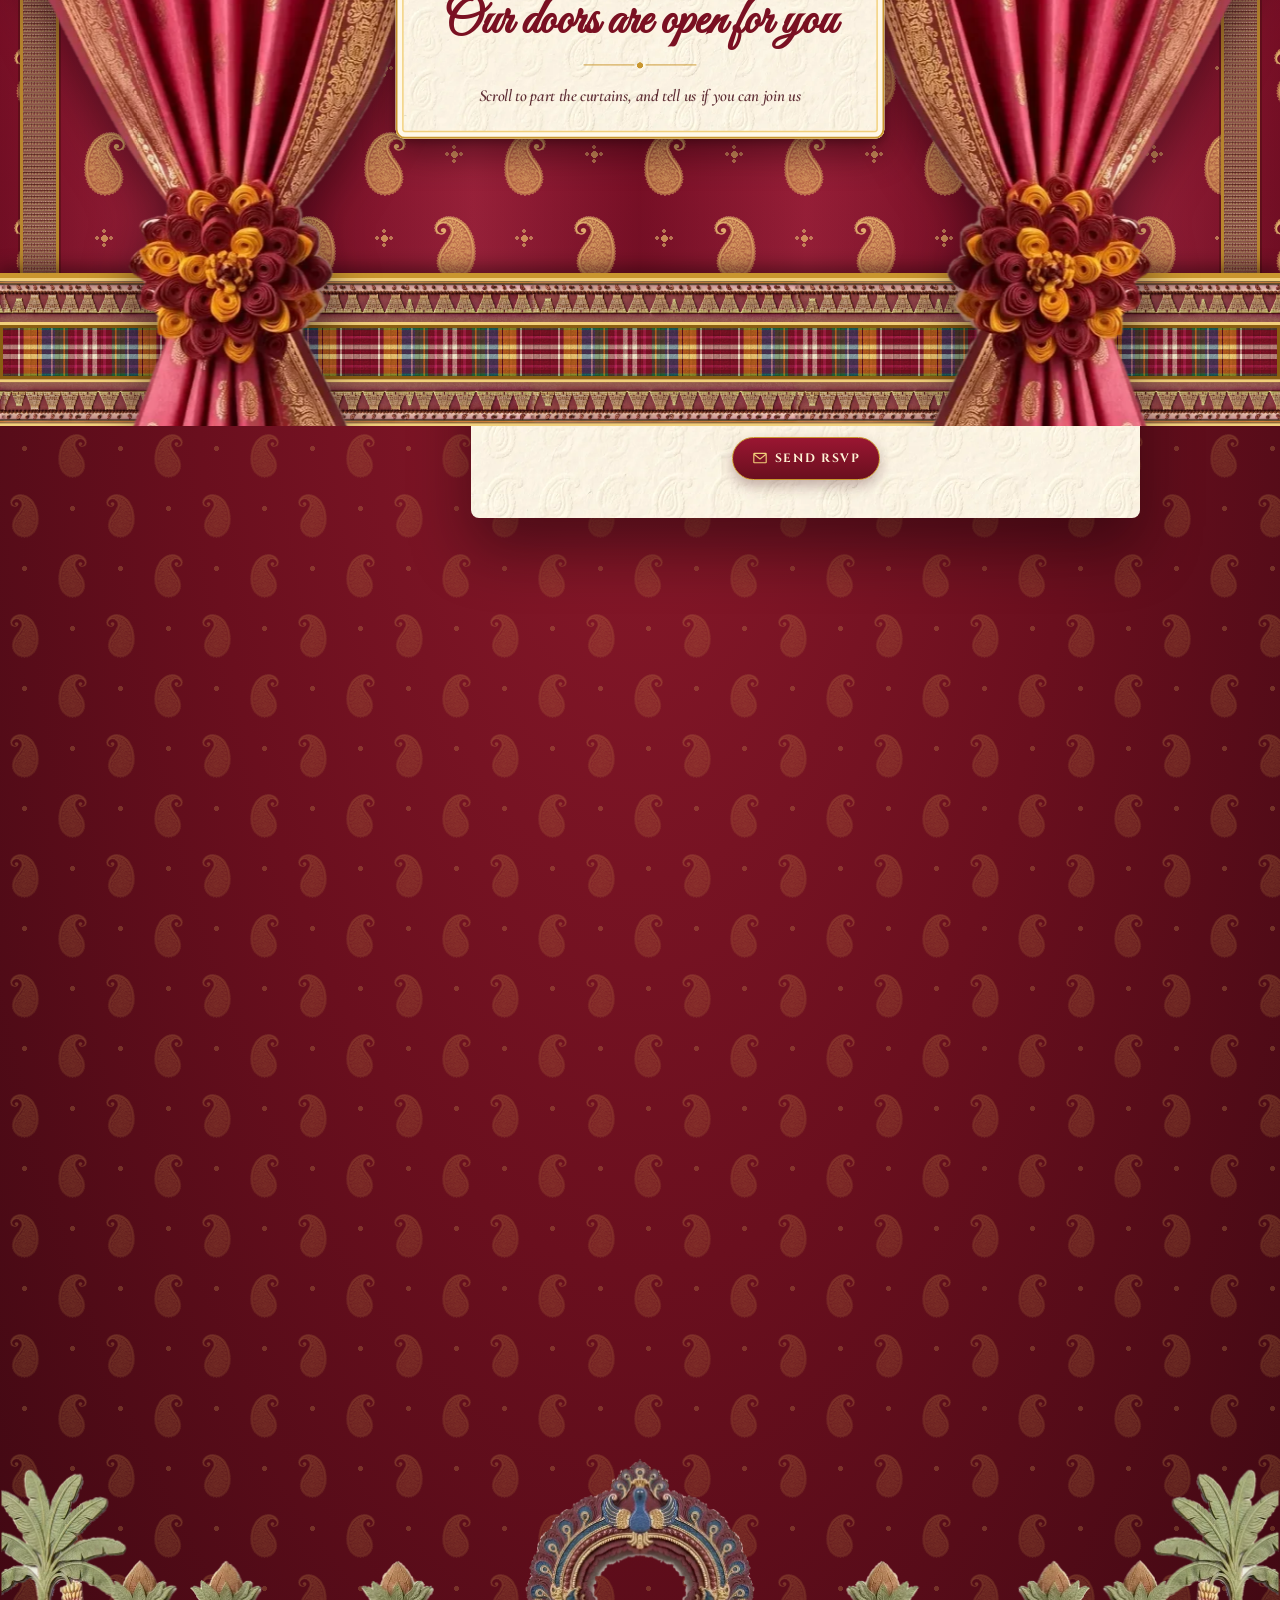
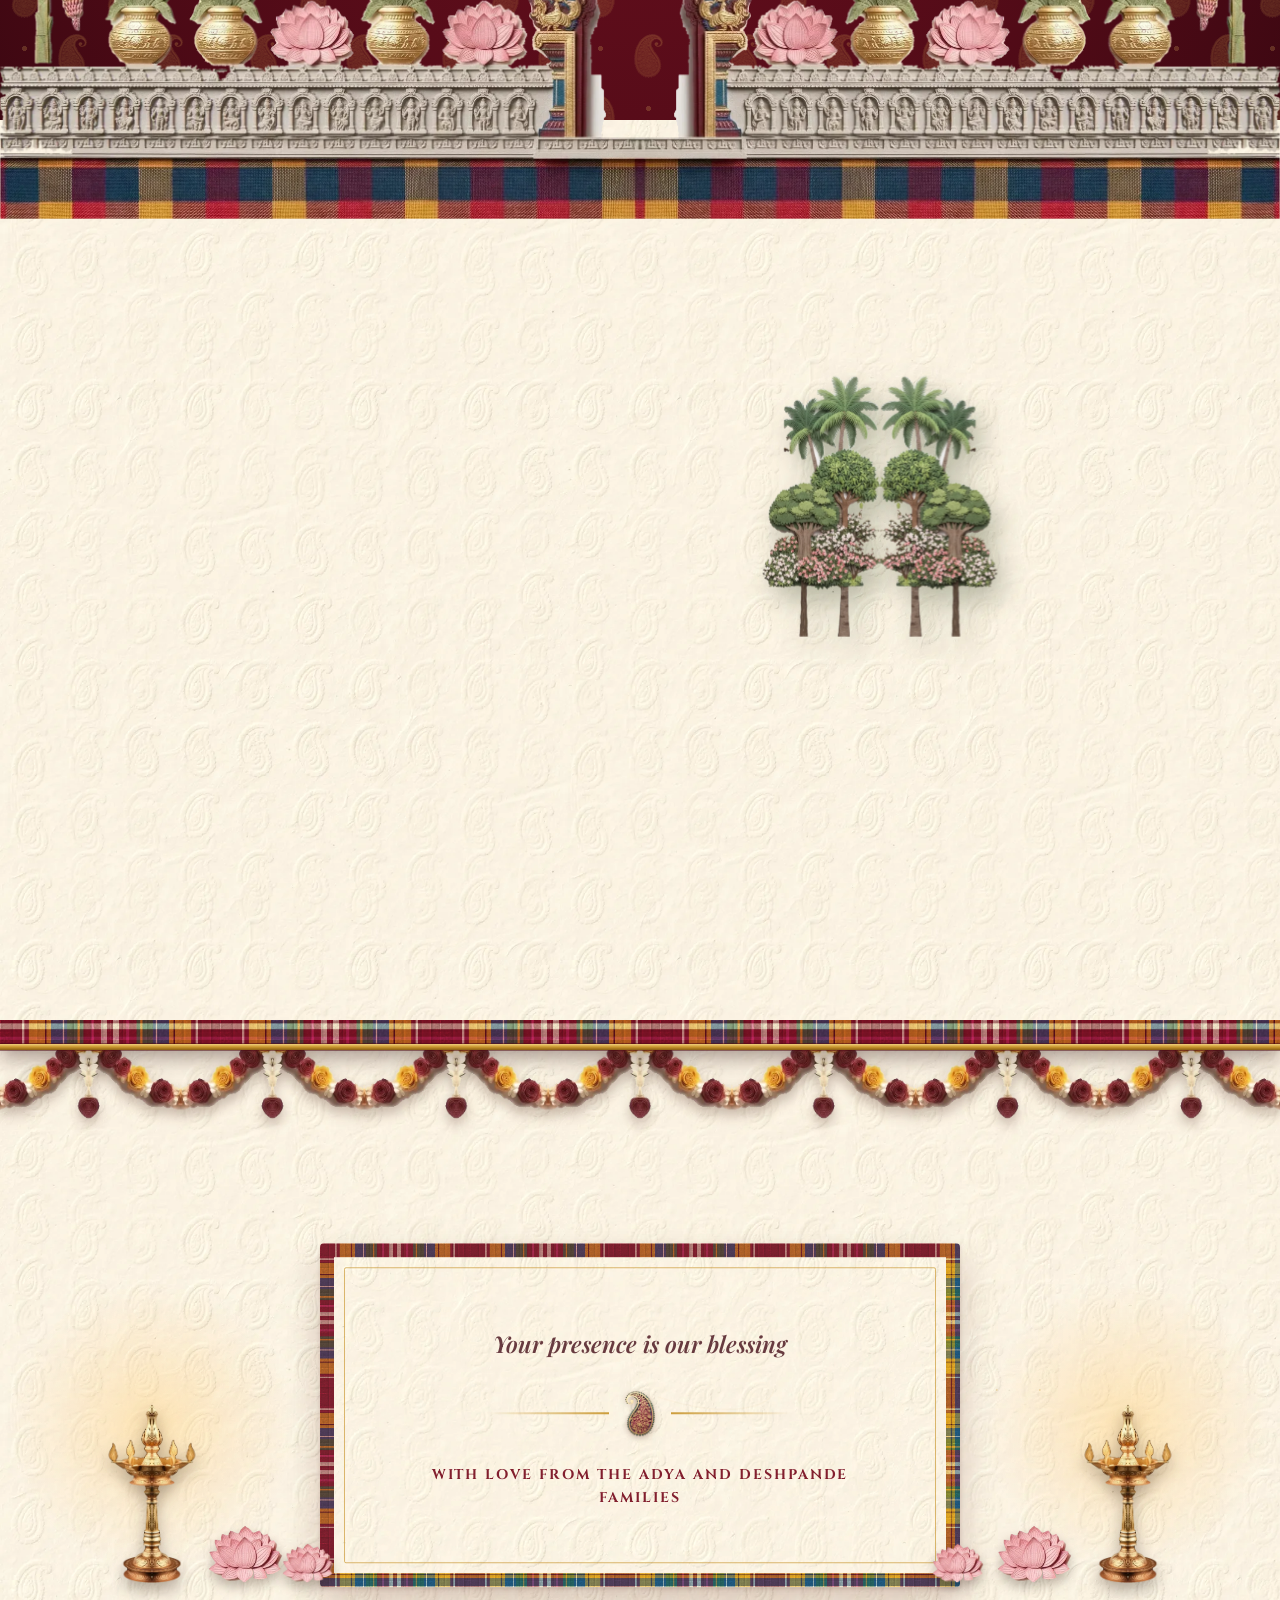
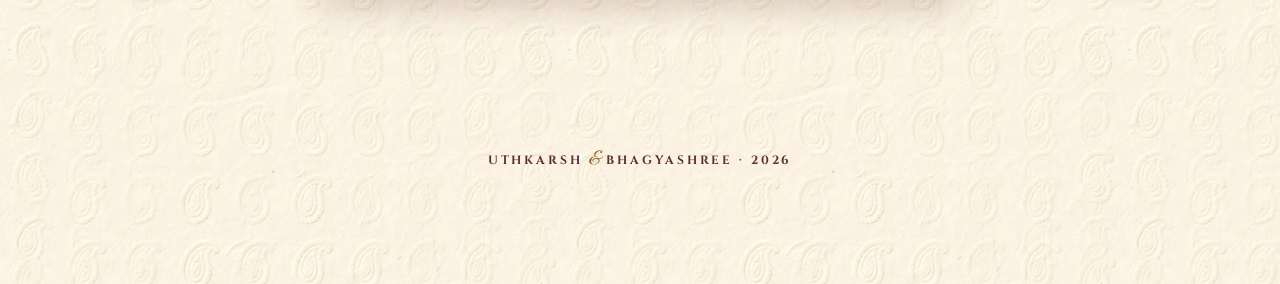
==== commit 15ac20f2: "Add files via upload" ====
--- a/index.html
+++ b/index.html
@@ -11,7 +11,7 @@
 <meta property="og:description" content="Wedding on 28 December 2026 in Bagalkote · Reception on 30 December 2026 in Bengaluru">
 <link rel="preload" as="image" href="assets/a6-gopuram.webp">
 <link rel="preload" as="image" href="assets/a1-flap.webp">
-<link rel="stylesheet" href="css/style.css?v=1123c">
+<link rel="stylesheet" href="css/style.css?v=1123d">
 </head>
 <body class="is-locked" data-lang="en">
 
@@ -328,6 +328,6 @@
 <script src="vendor/gsap.min.js"></script>
 <script src="vendor/ScrollTrigger.min.js"></script>
 <script src="vendor/lenis.min.js"></script>
-<script src="js/app.js?v=1123c"></script>
+<script src="js/app.js?v=1123d"></script>
 </body>
 </html>
--- a/css/style.css
+++ b/css/style.css
@@ -332,7 +332,7 @@
 /* rsvp */
 #rsvp{position:relative;z-index:3;background:url(../assets/a50-butta-tile.webp) 0 0/96px 120px,radial-gradient(ellipse at 50% 30%,#8e1a2c 0%,#6a0f1e 50%,#3e0812 100%);padding:0 0 calc(max(24vw,200px) + 40px);color:var(--ivory)}
 #rsvp .edge{z-index:6}
-.drapes{position:sticky;top:0;height:100vh;height:100svh;margin-bottom:-100vh;margin-bottom:-100svh;z-index:5;pointer-events:none;overflow:hidden}
+.drapes{position:sticky;top:0;height:100vh;height:100lvh;margin-bottom:-100vh;margin-bottom:-100lvh;z-index:5;pointer-events:none;overflow:hidden}
 .valance{position:absolute;left:0;right:0;top:0;height:clamp(34px,4.2vw,56px);z-index:3;background:url(../assets/a32-border.webp) 0 50%/auto 100% repeat-x;box-shadow:0 8px 16px rgba(20,0,5,.45)}
 .valance::after{content:"";position:absolute;left:0;right:0;bottom:-4px;height:4px;background:linear-gradient(90deg,var(--gold-d),var(--gold-l),var(--gold-d))}
 .silk{position:absolute;inset:0 0 auto 0;height:100%;z-index:1;will-change:transform;
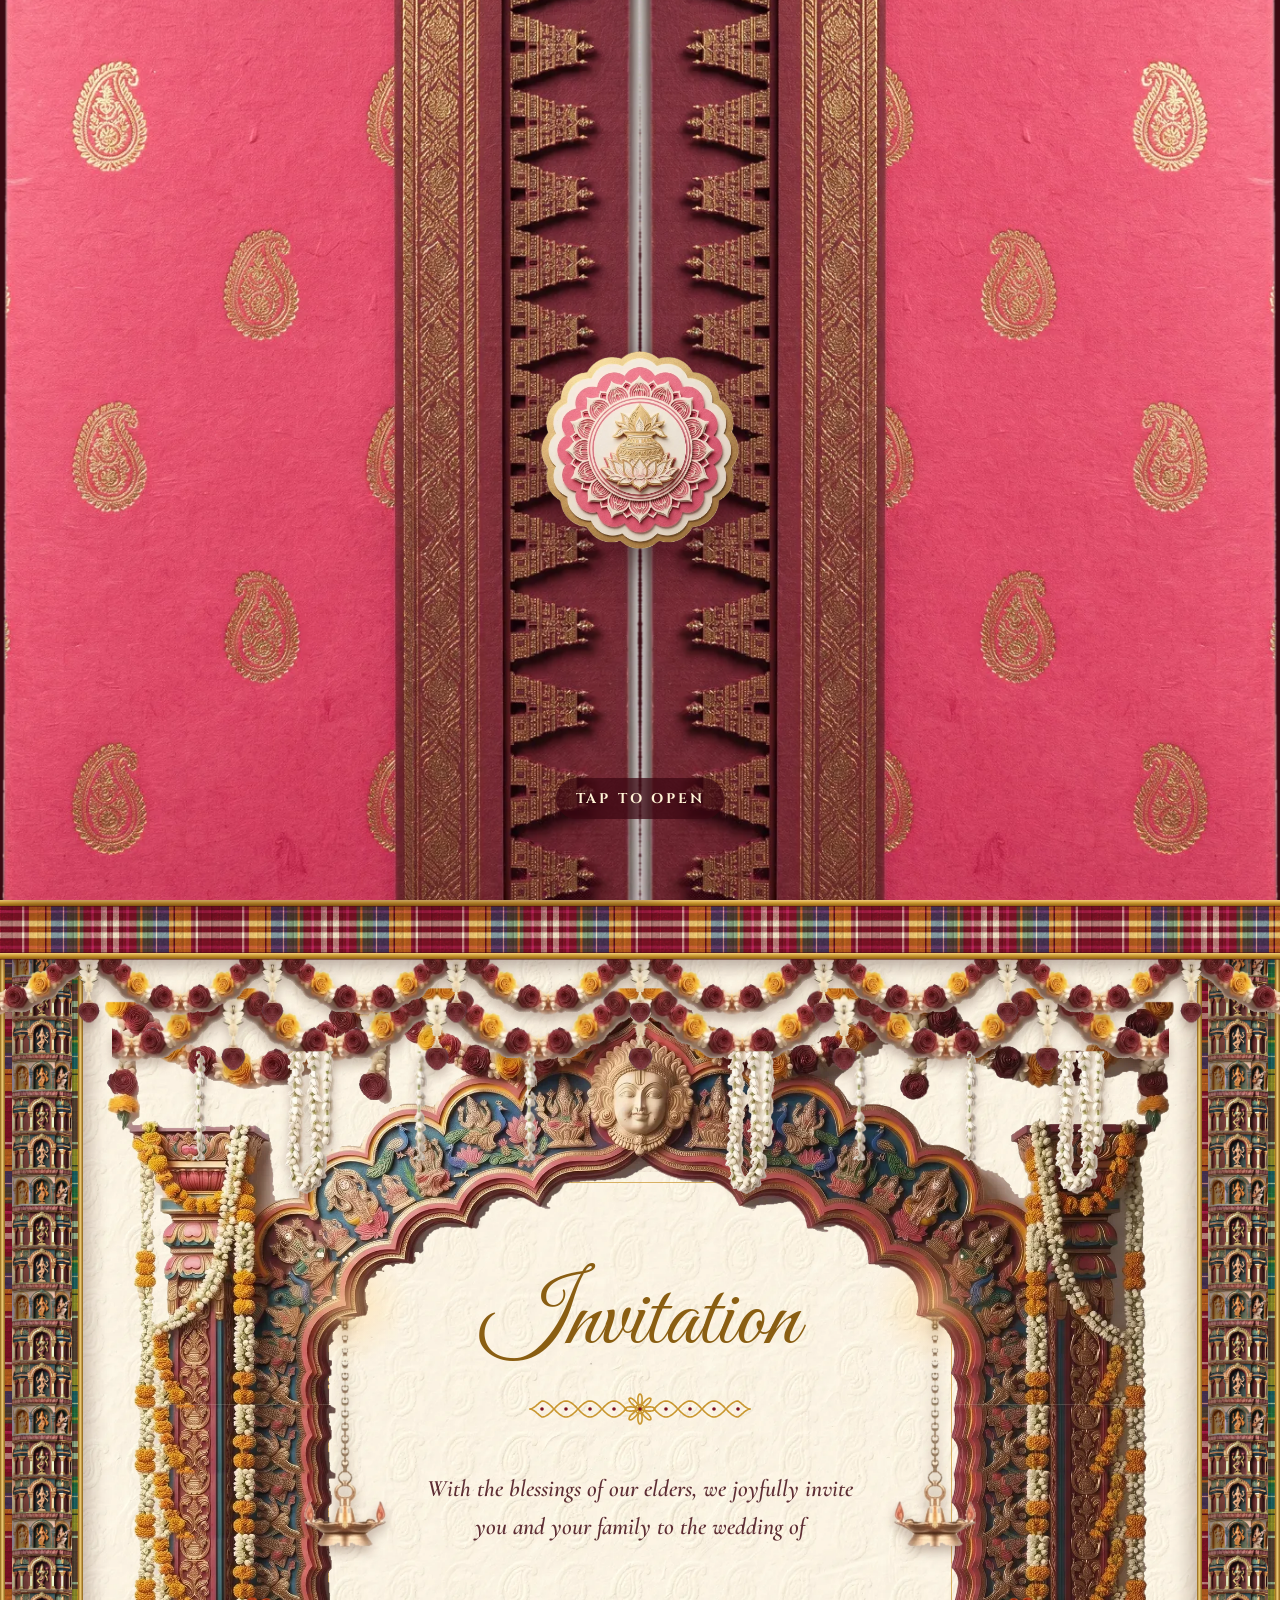
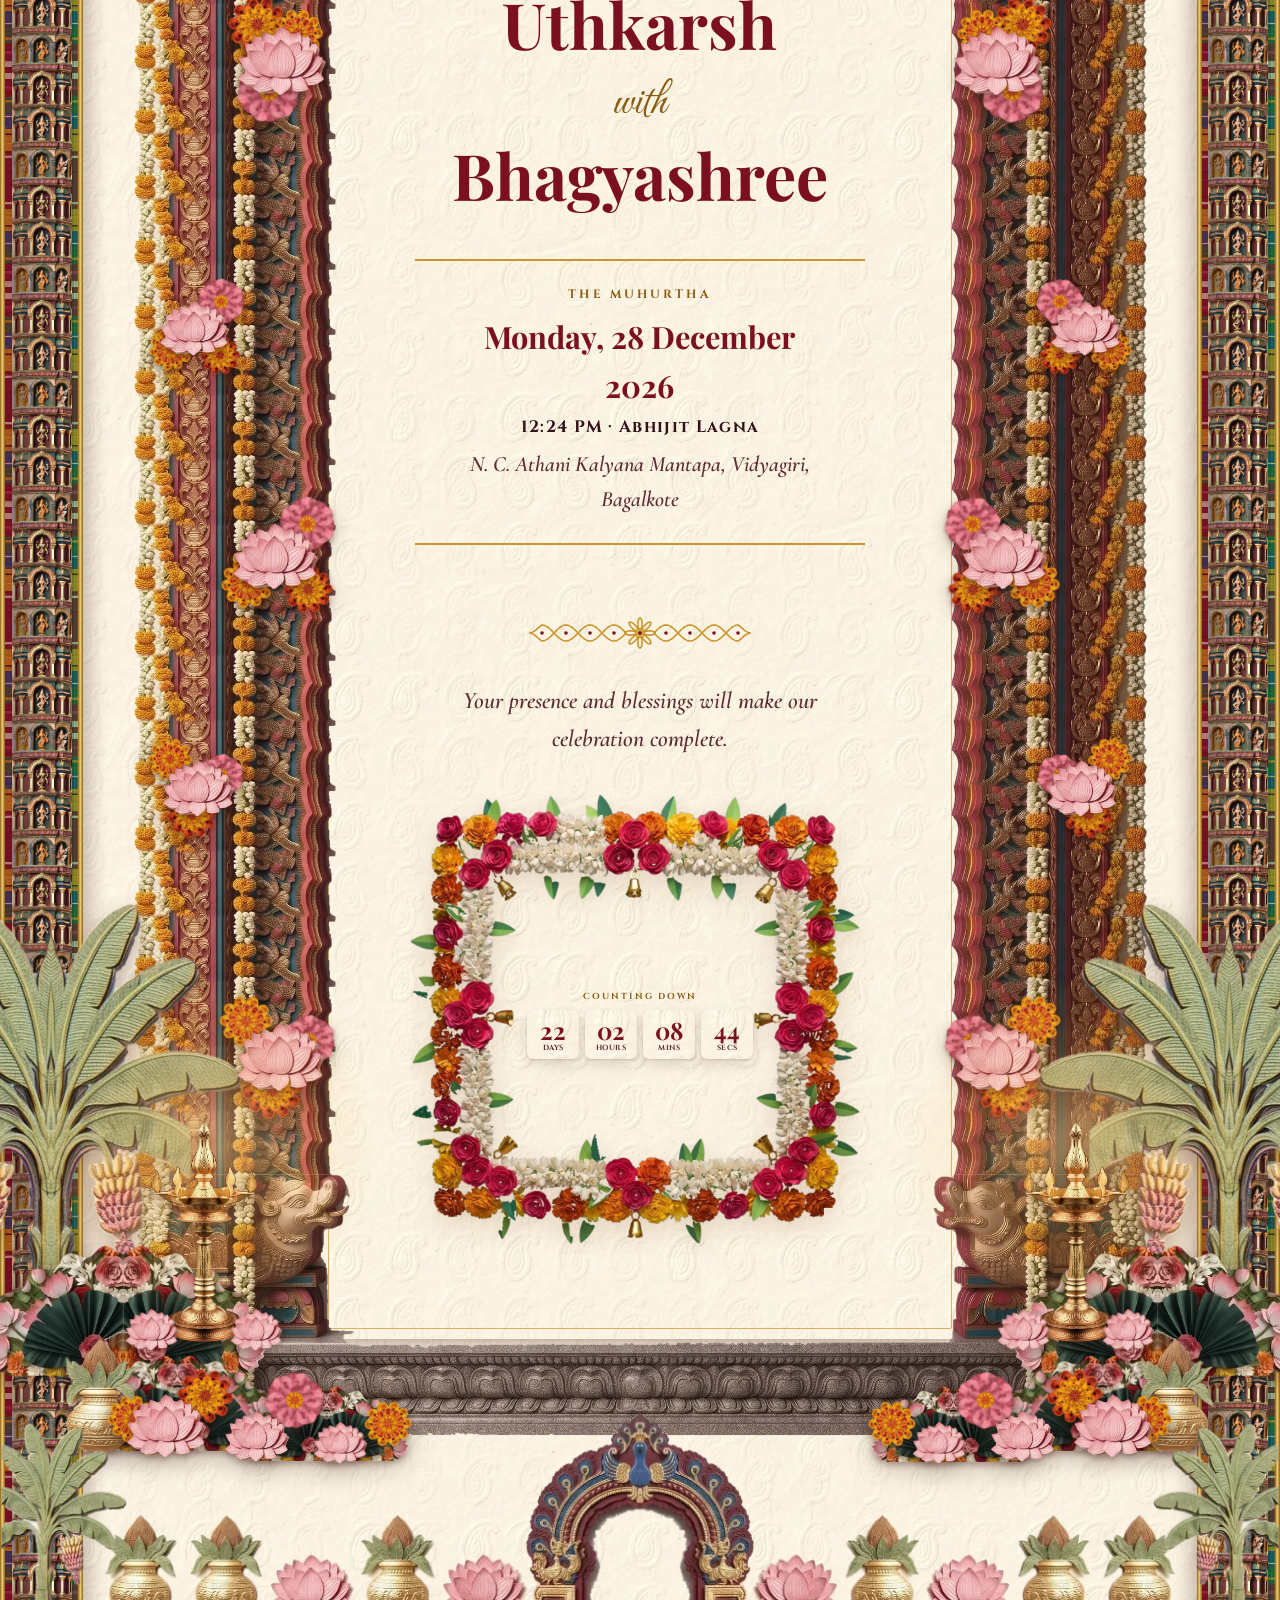
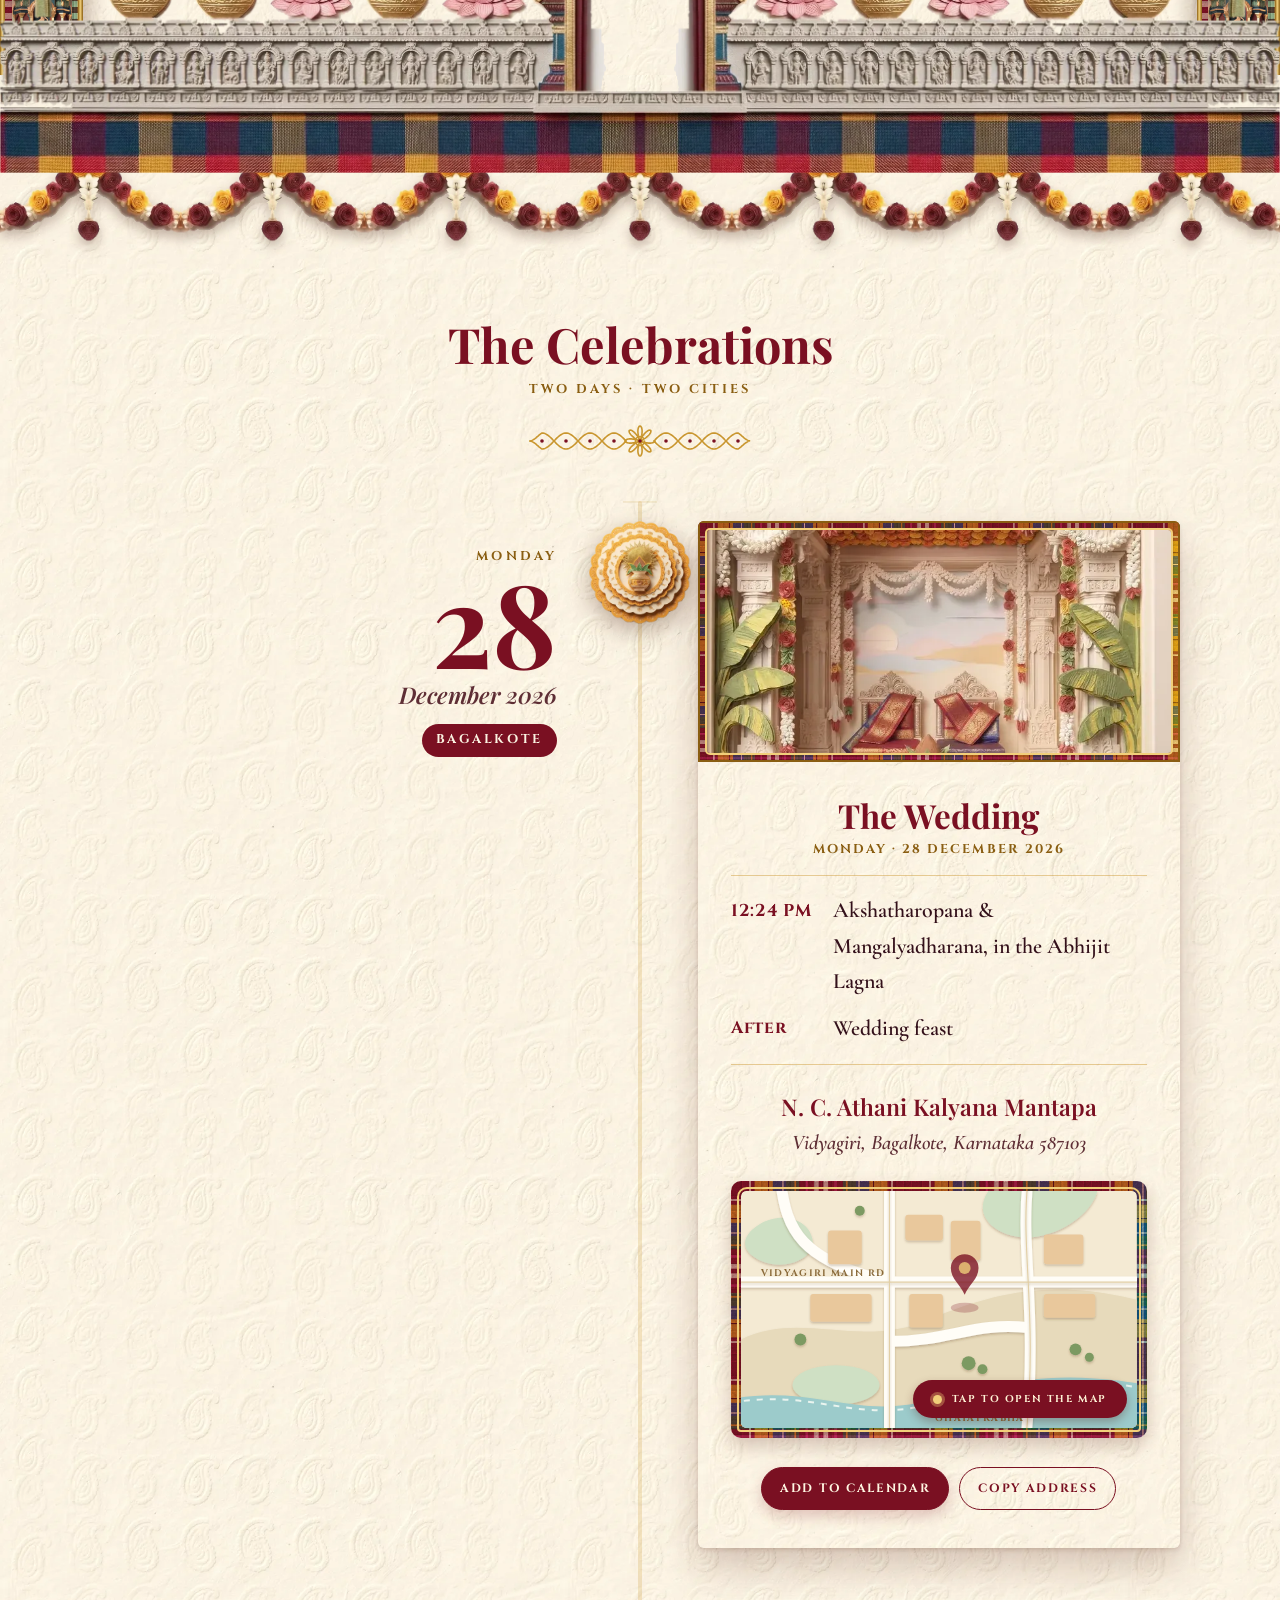
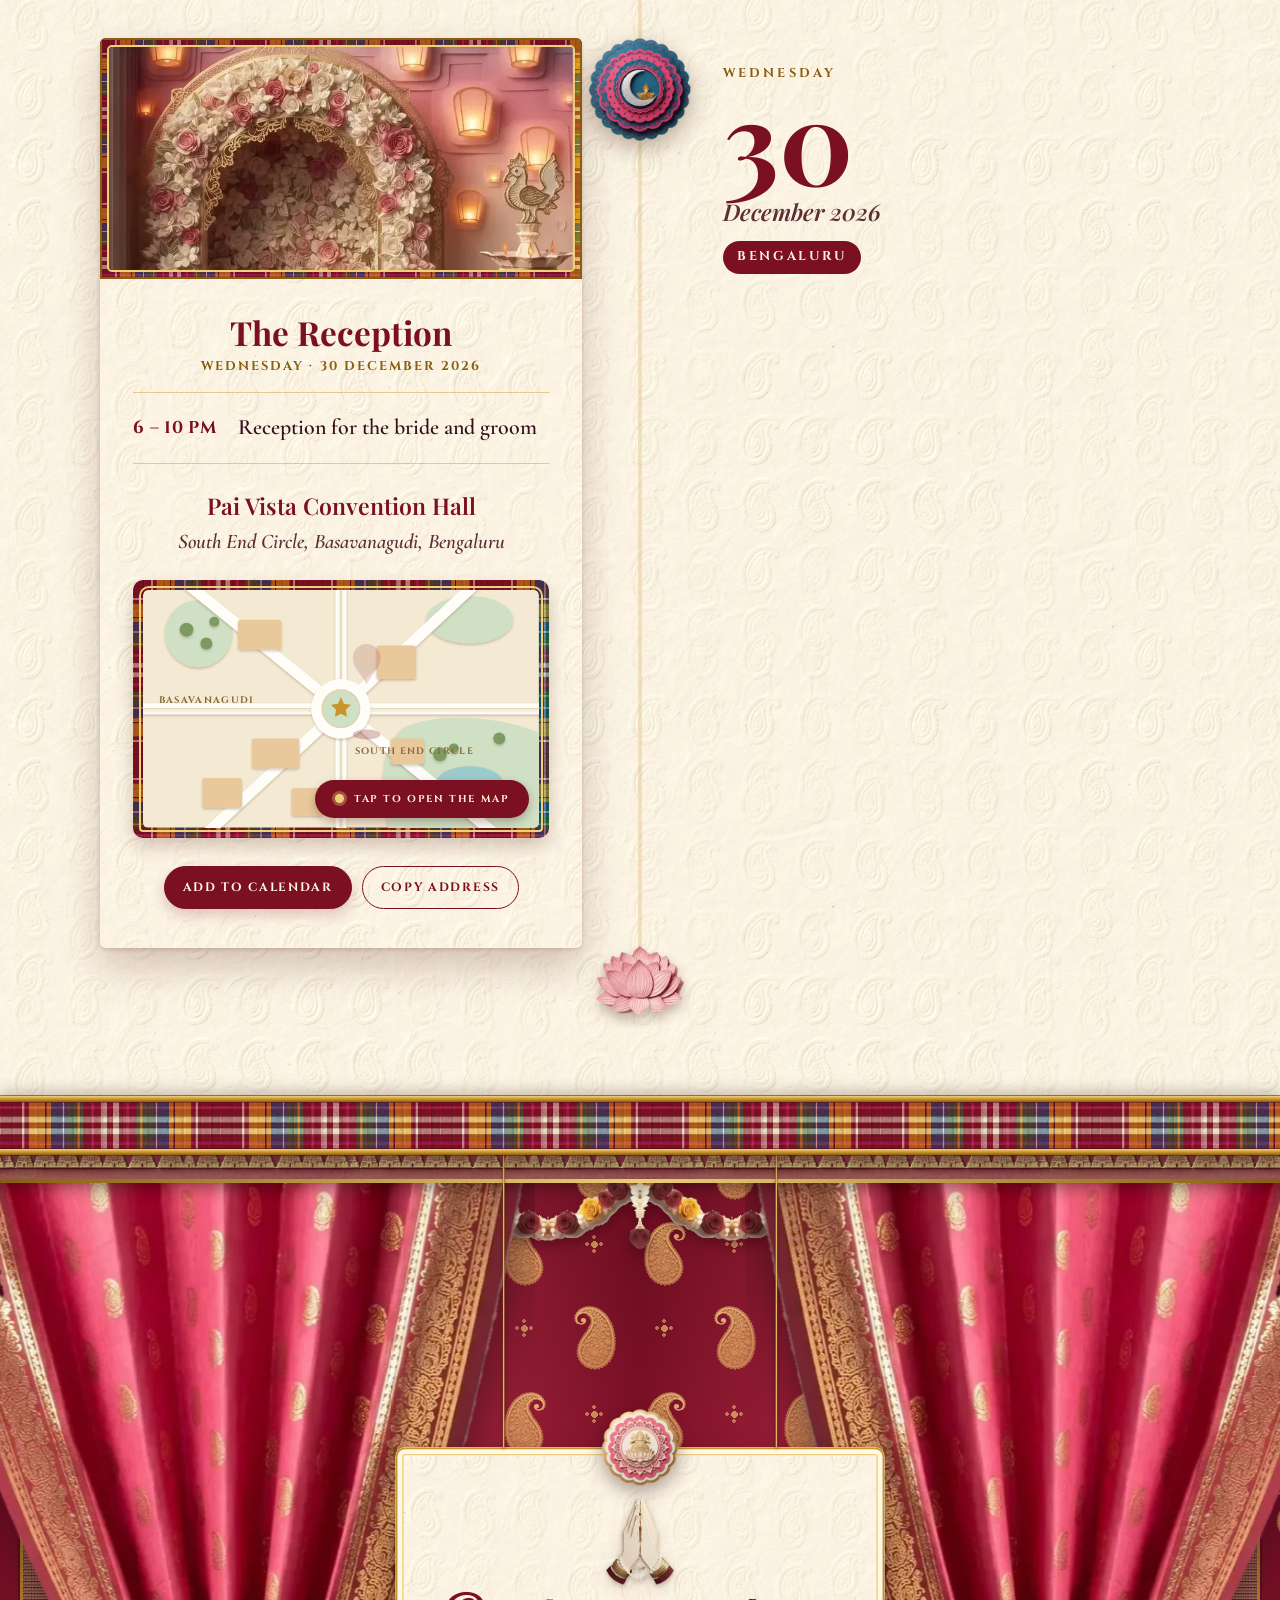
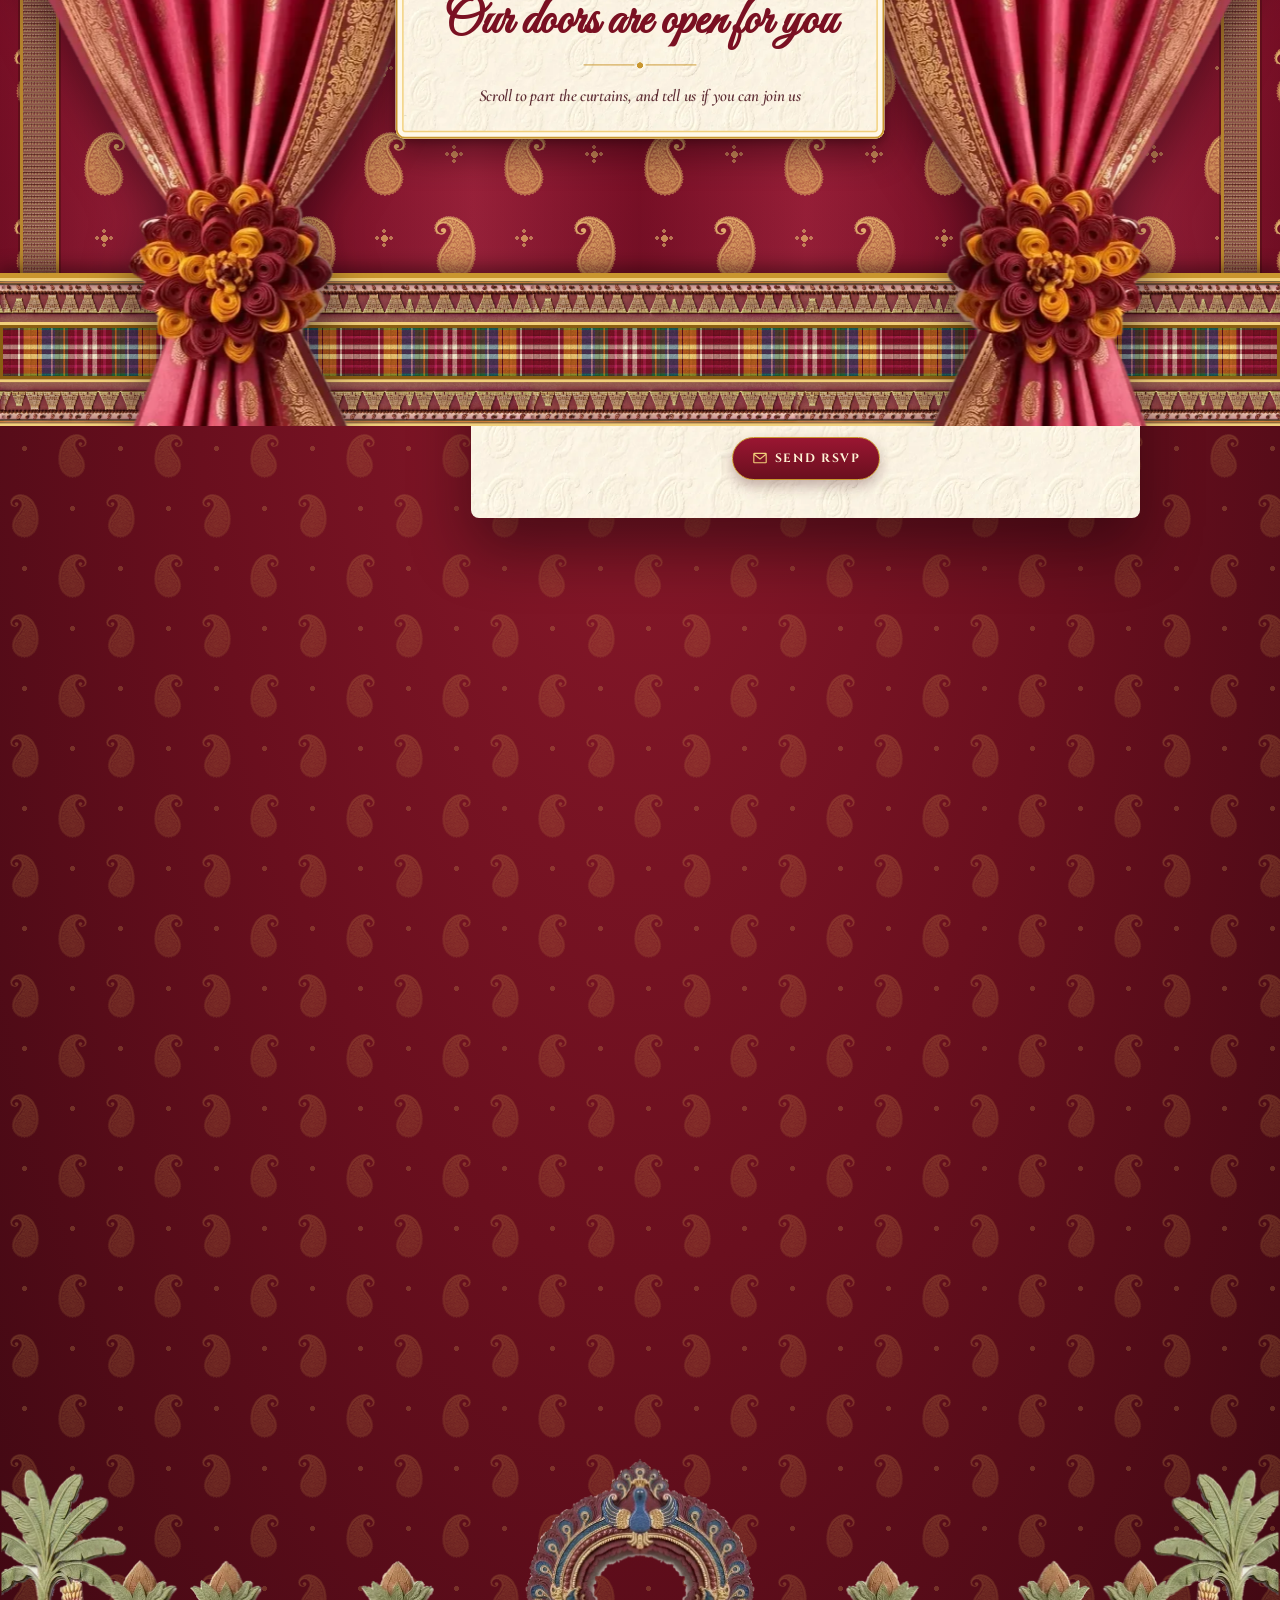
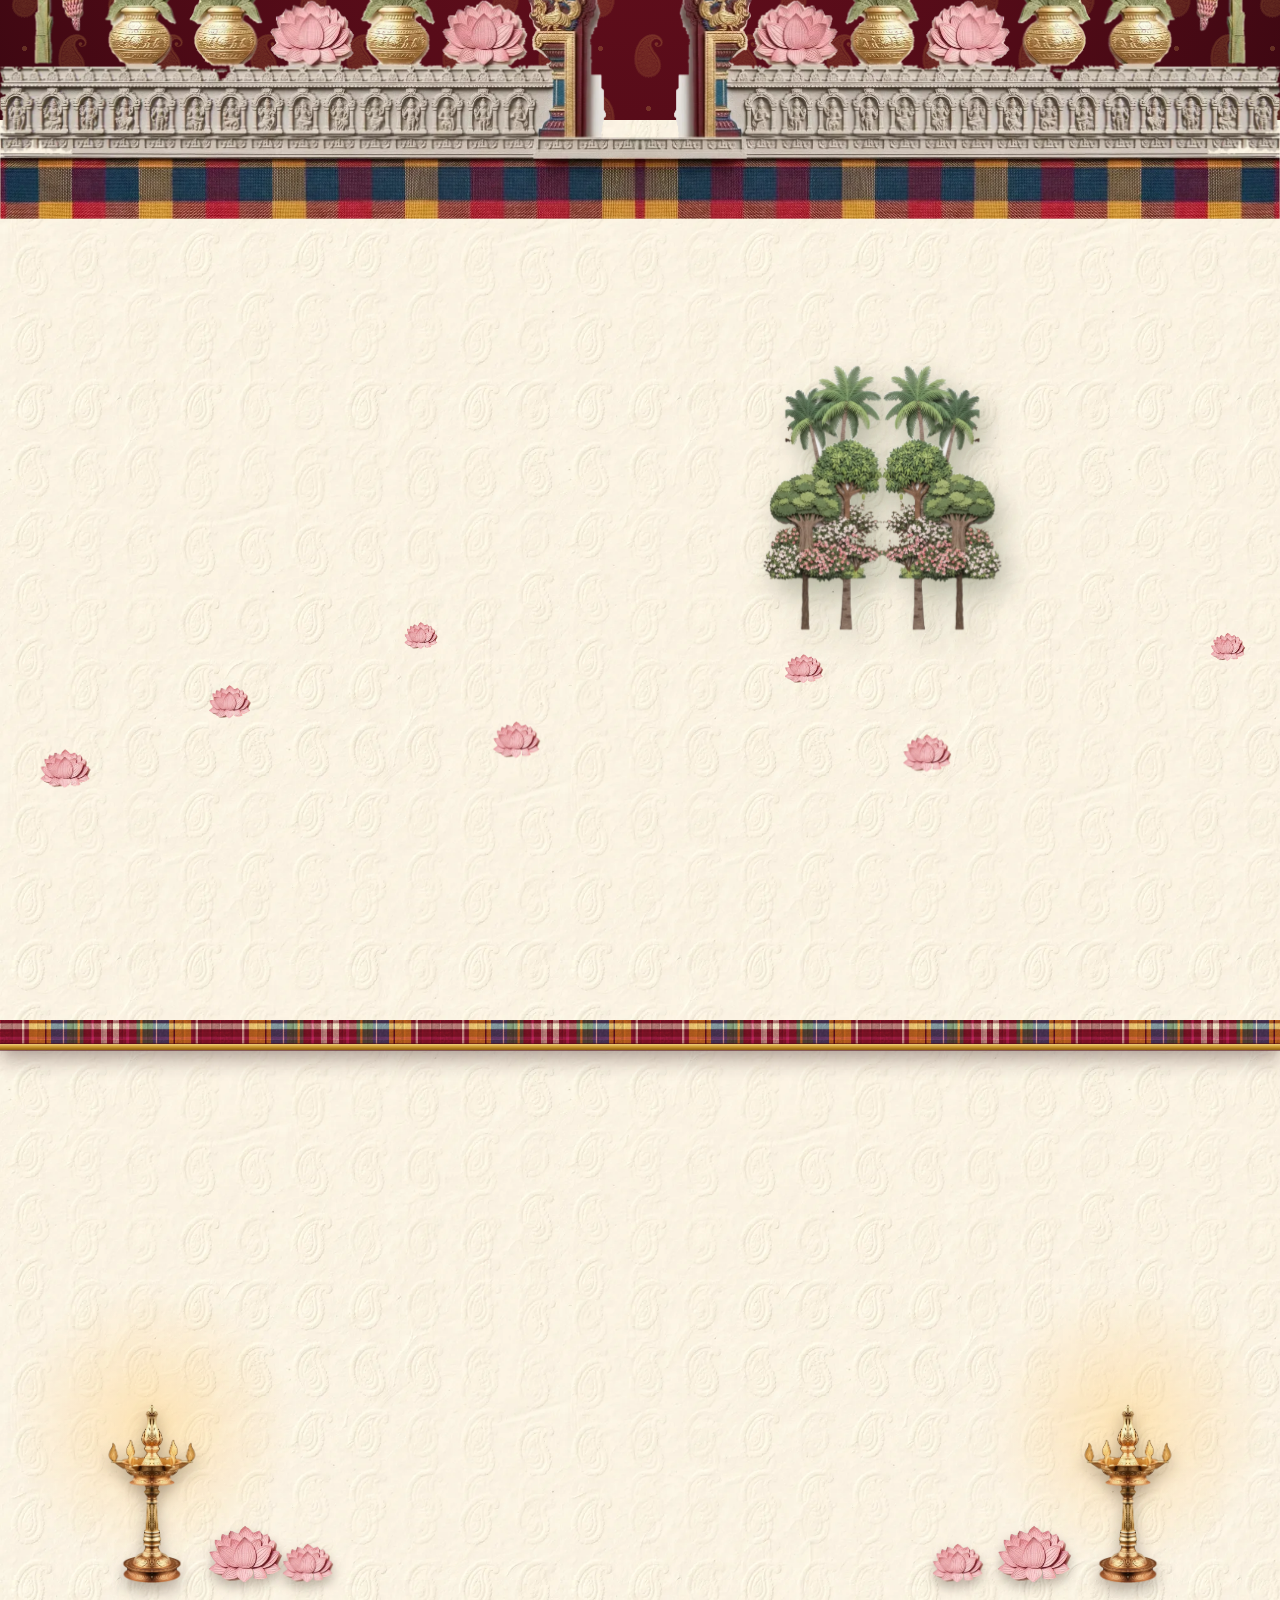
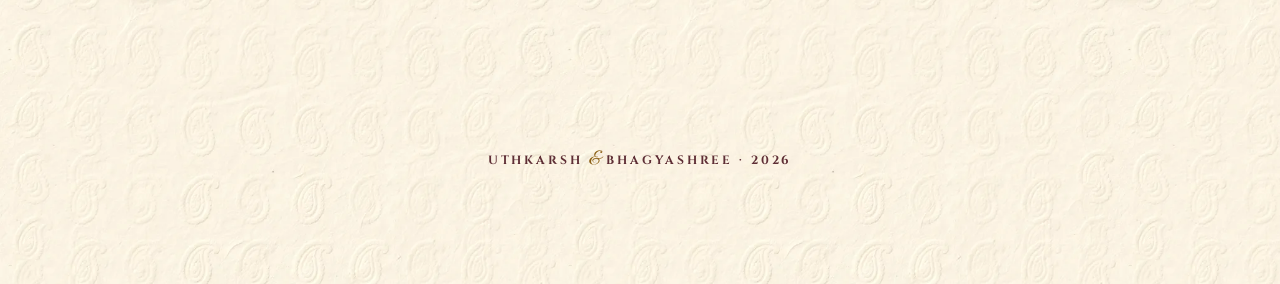
==== commit a331b94e: "Add files via upload" ====
--- a/index.html
+++ b/index.html
@@ -11,7 +11,7 @@
 <meta property="og:description" content="Wedding on 28 December 2026 in Bagalkote · Reception on 30 December 2026 in Bengaluru">
 <link rel="preload" as="image" href="assets/a6-gopuram.webp">
 <link rel="preload" as="image" href="assets/a1-flap.webp">
-<link rel="stylesheet" href="css/style.css?v=1123d">
+<link rel="stylesheet" href="css/style.css?v=1123e">
 </head>
 <body class="is-locked" data-lang="en">
 
@@ -328,6 +328,6 @@
 <script src="vendor/gsap.min.js"></script>
 <script src="vendor/ScrollTrigger.min.js"></script>
 <script src="vendor/lenis.min.js"></script>
-<script src="js/app.js?v=1123d"></script>
+<script src="js/app.js?v=1123e"></script>
 </body>
 </html>
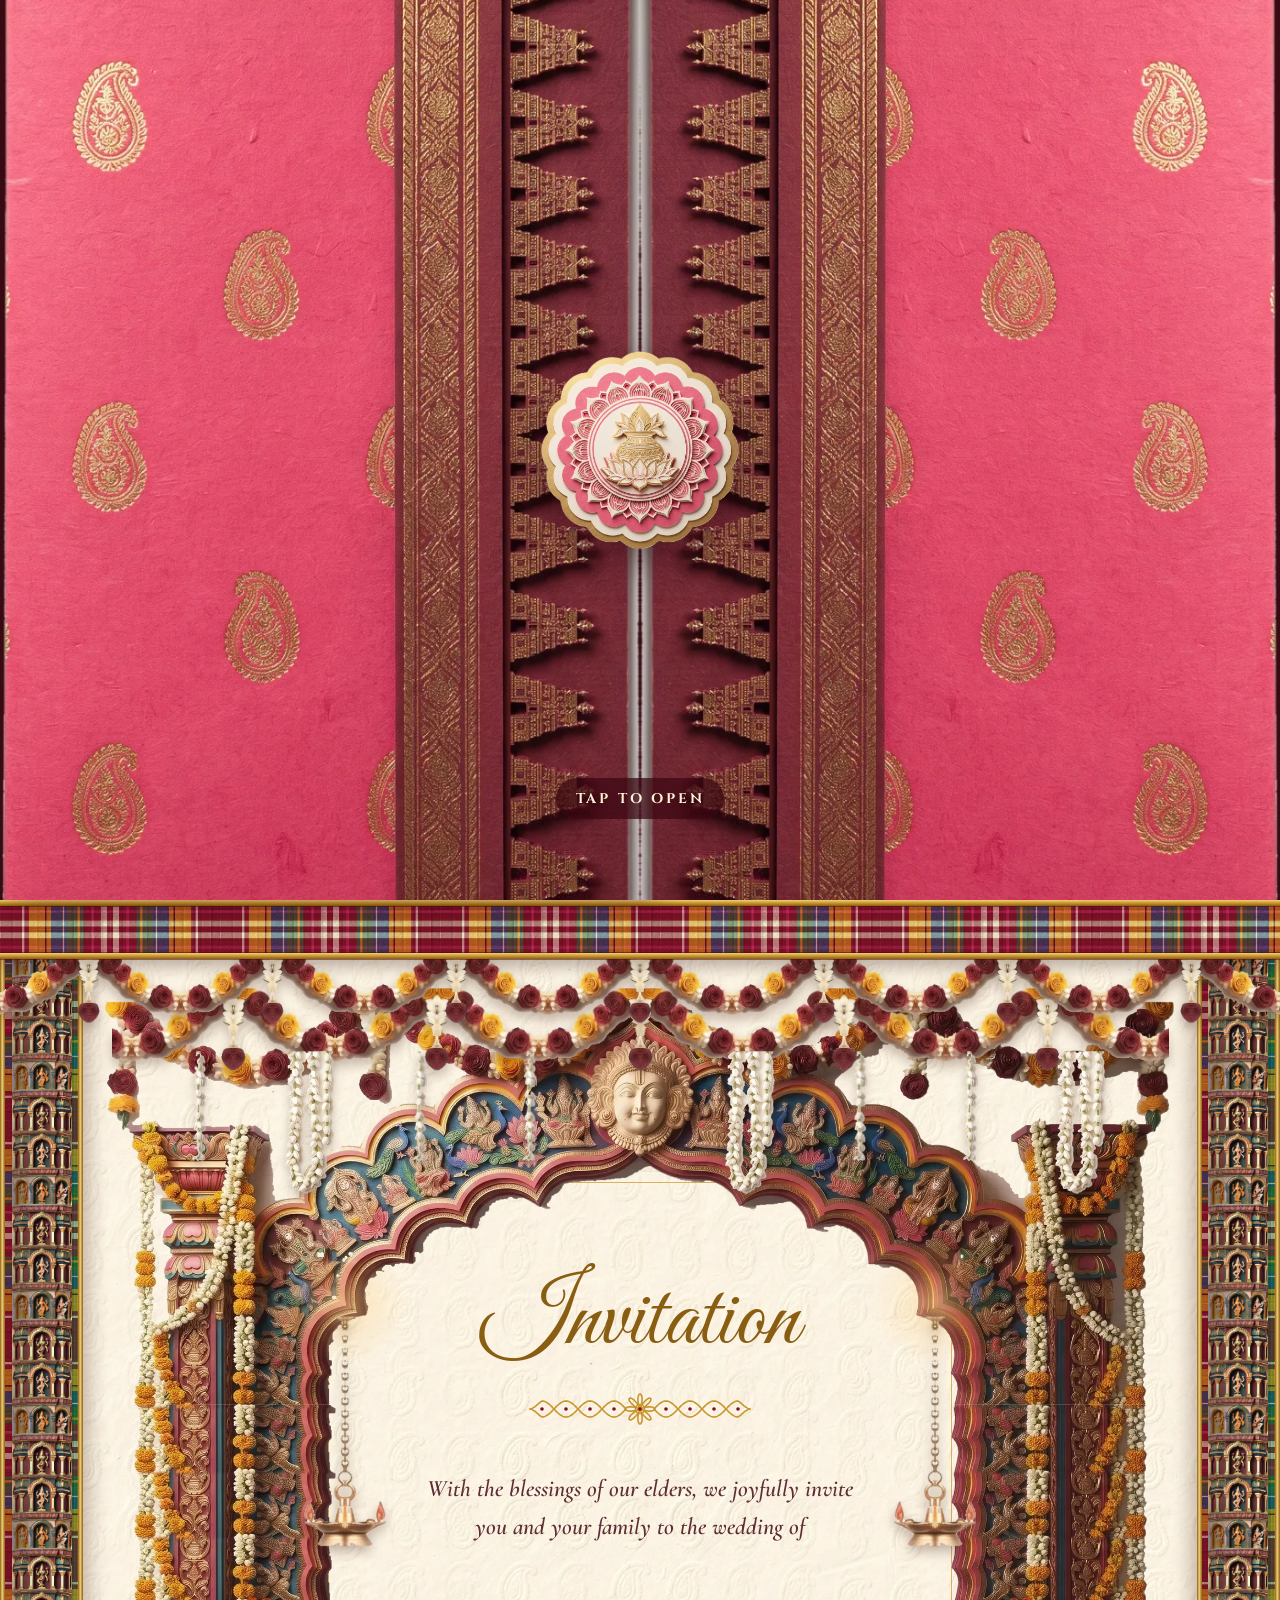
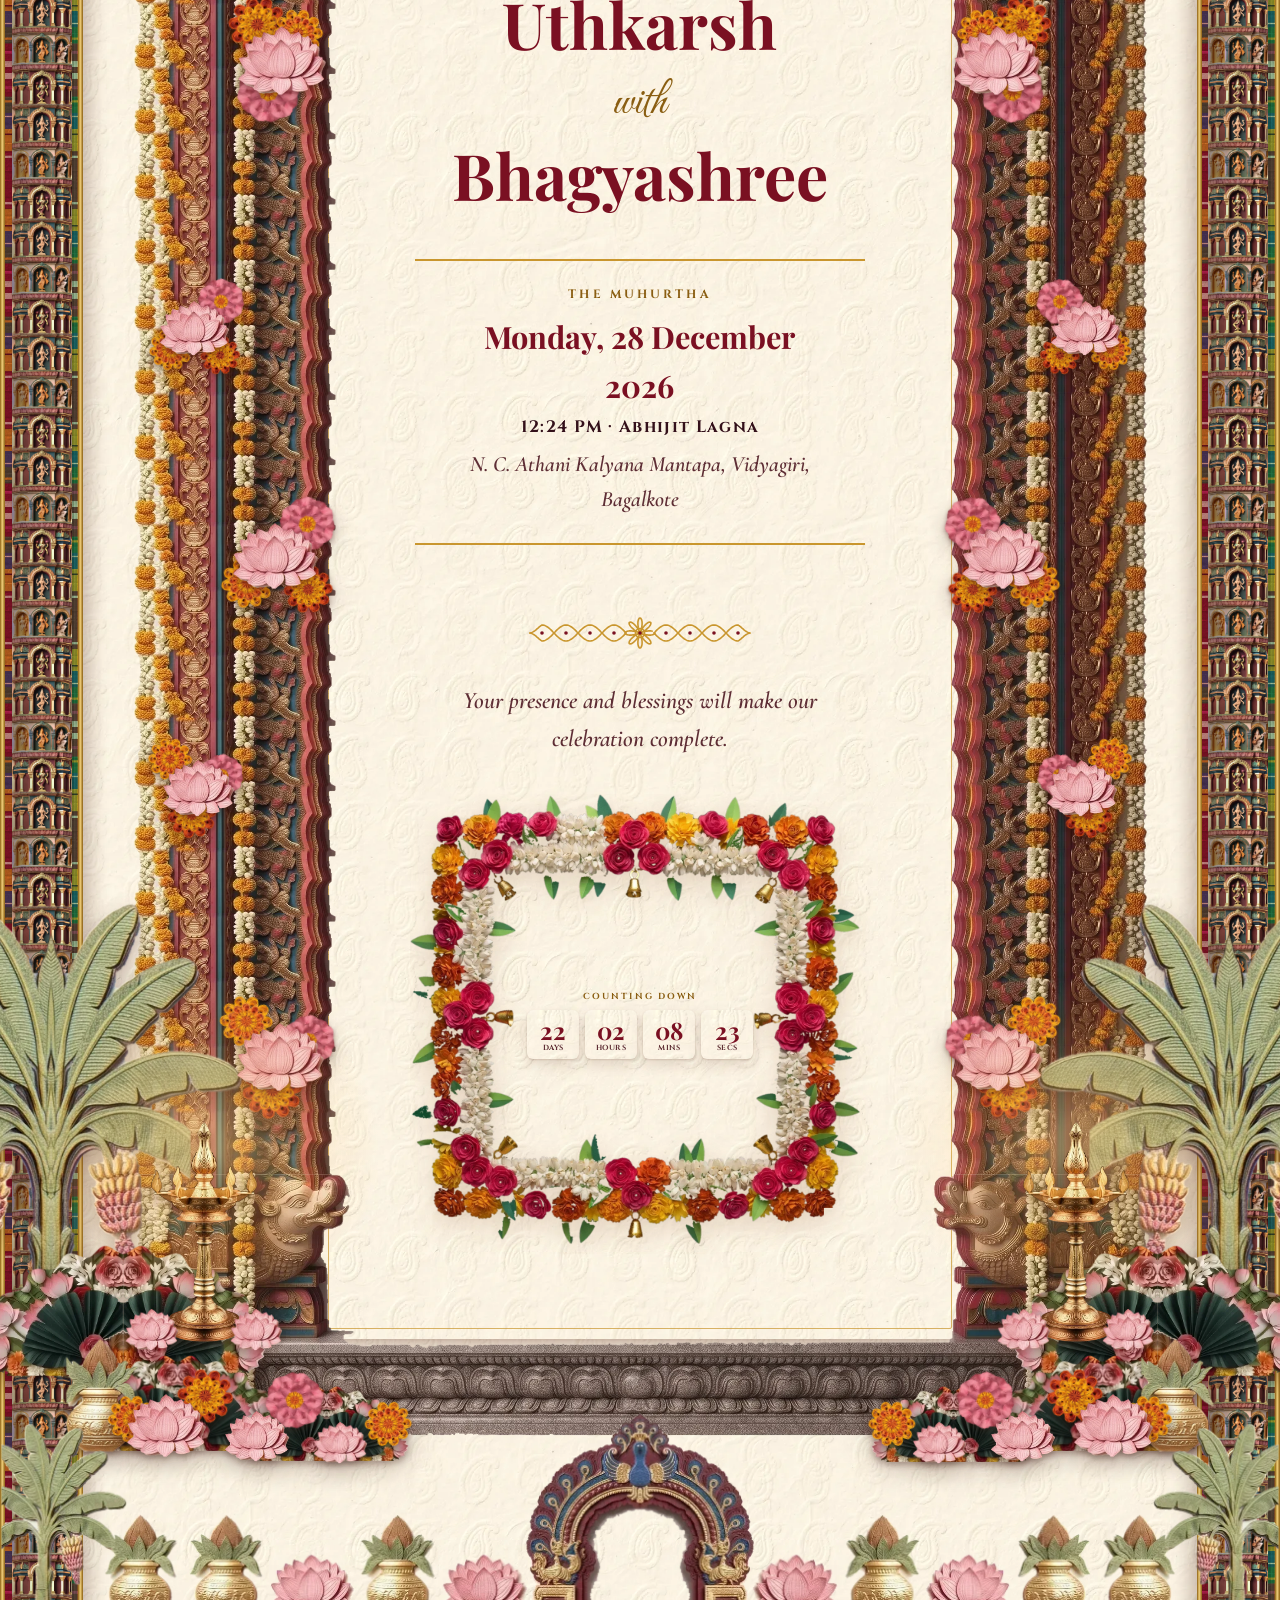
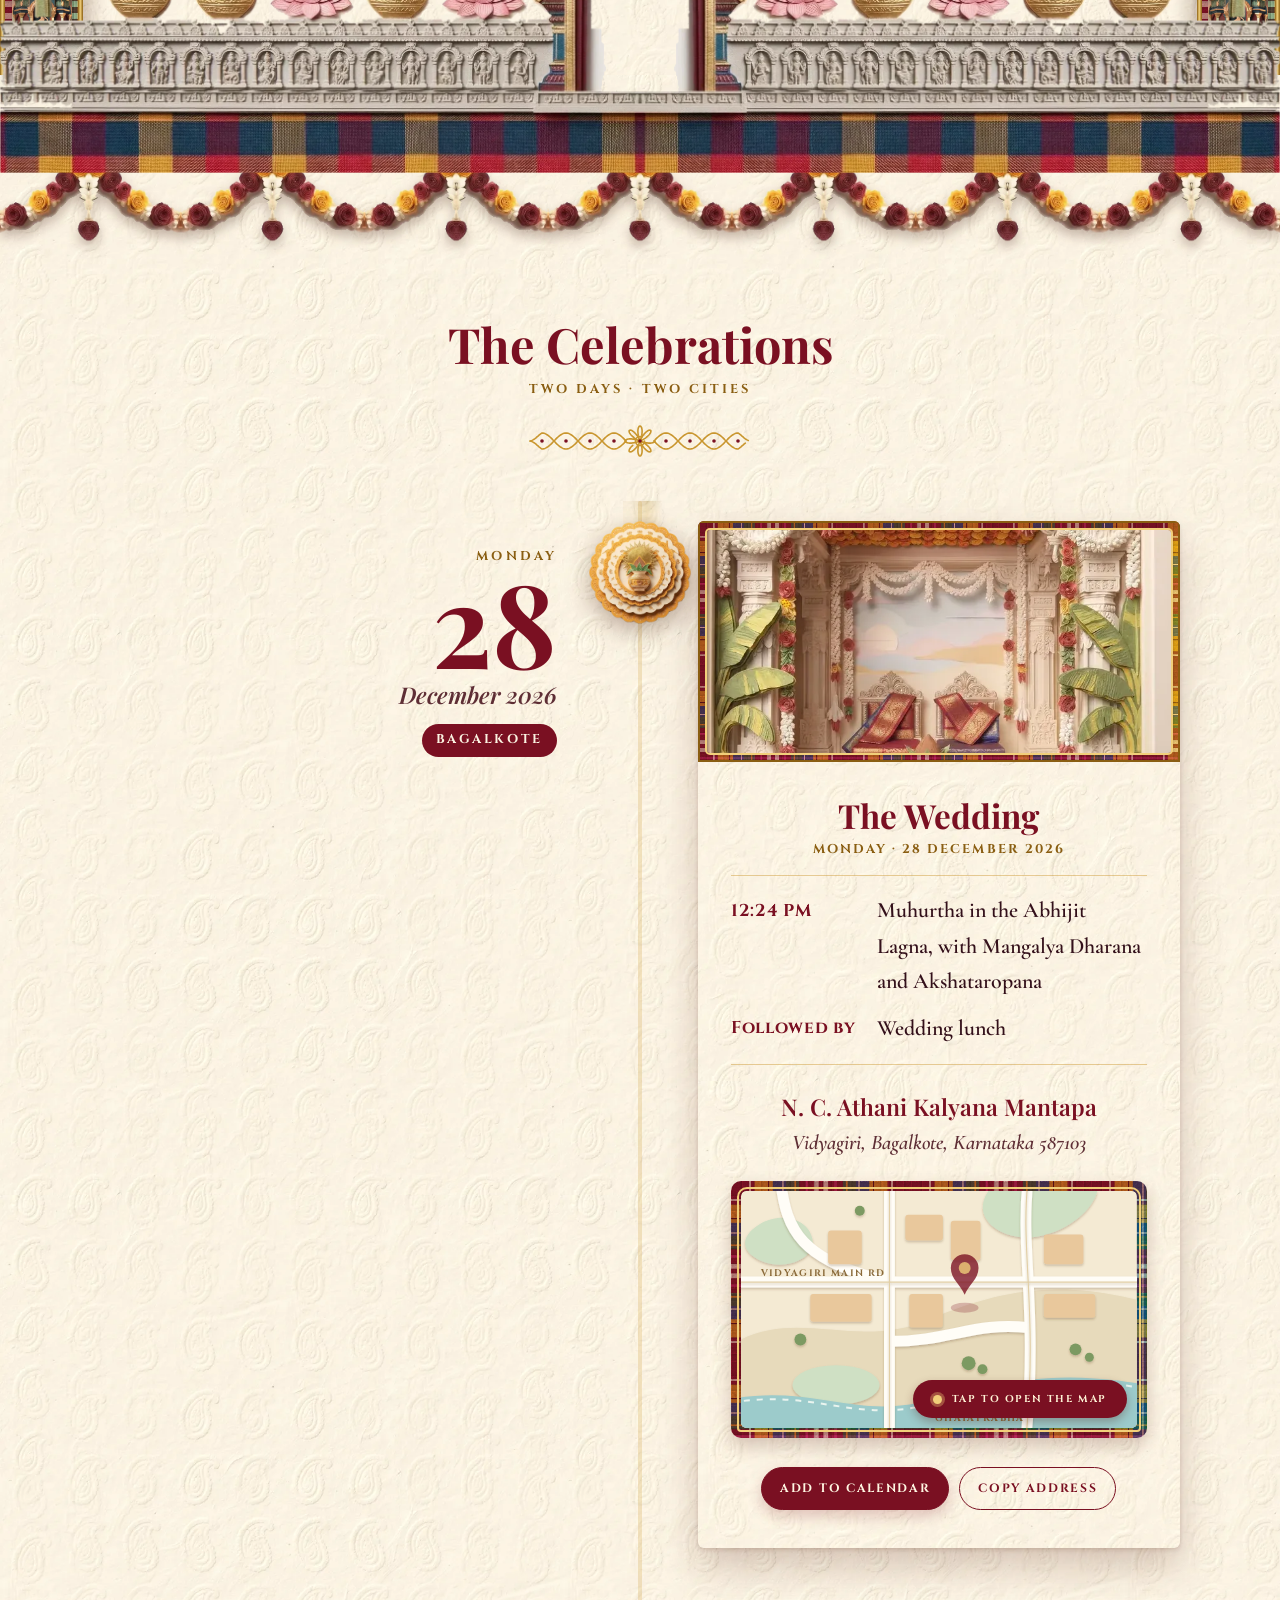
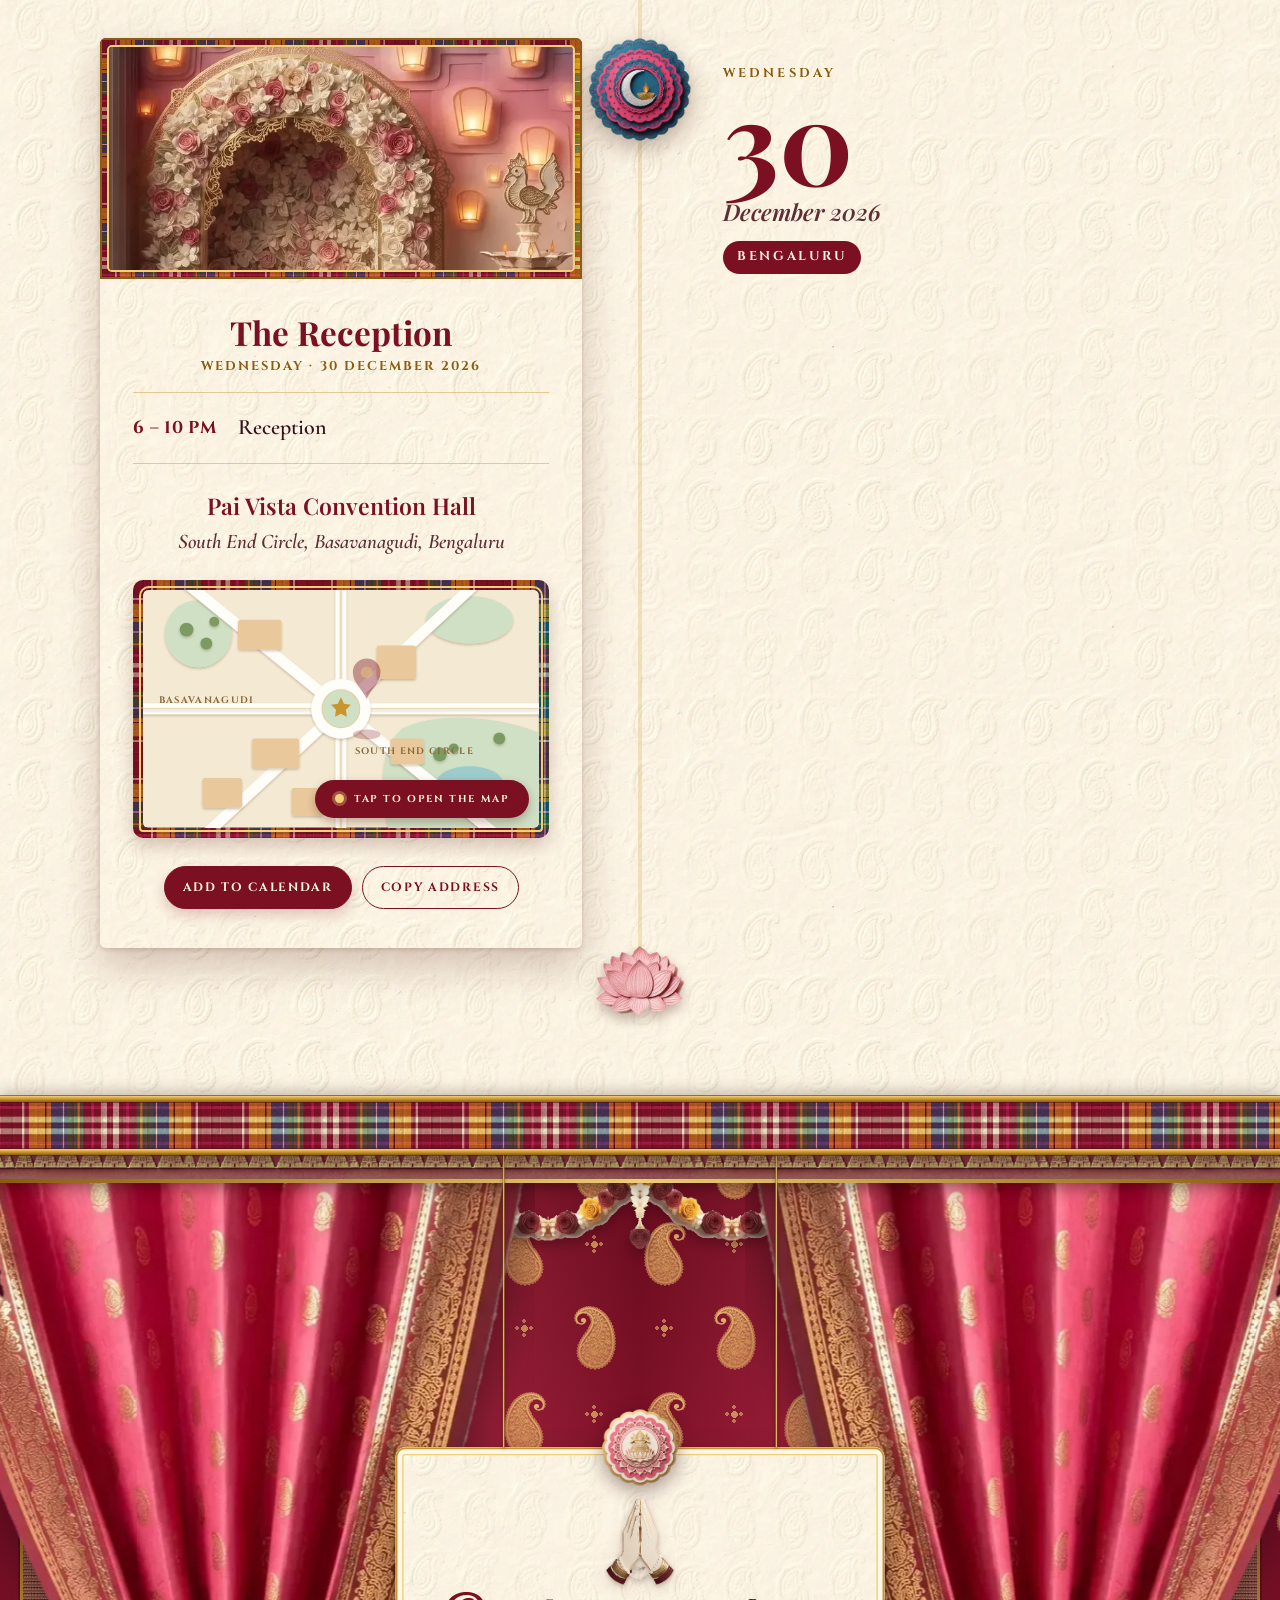
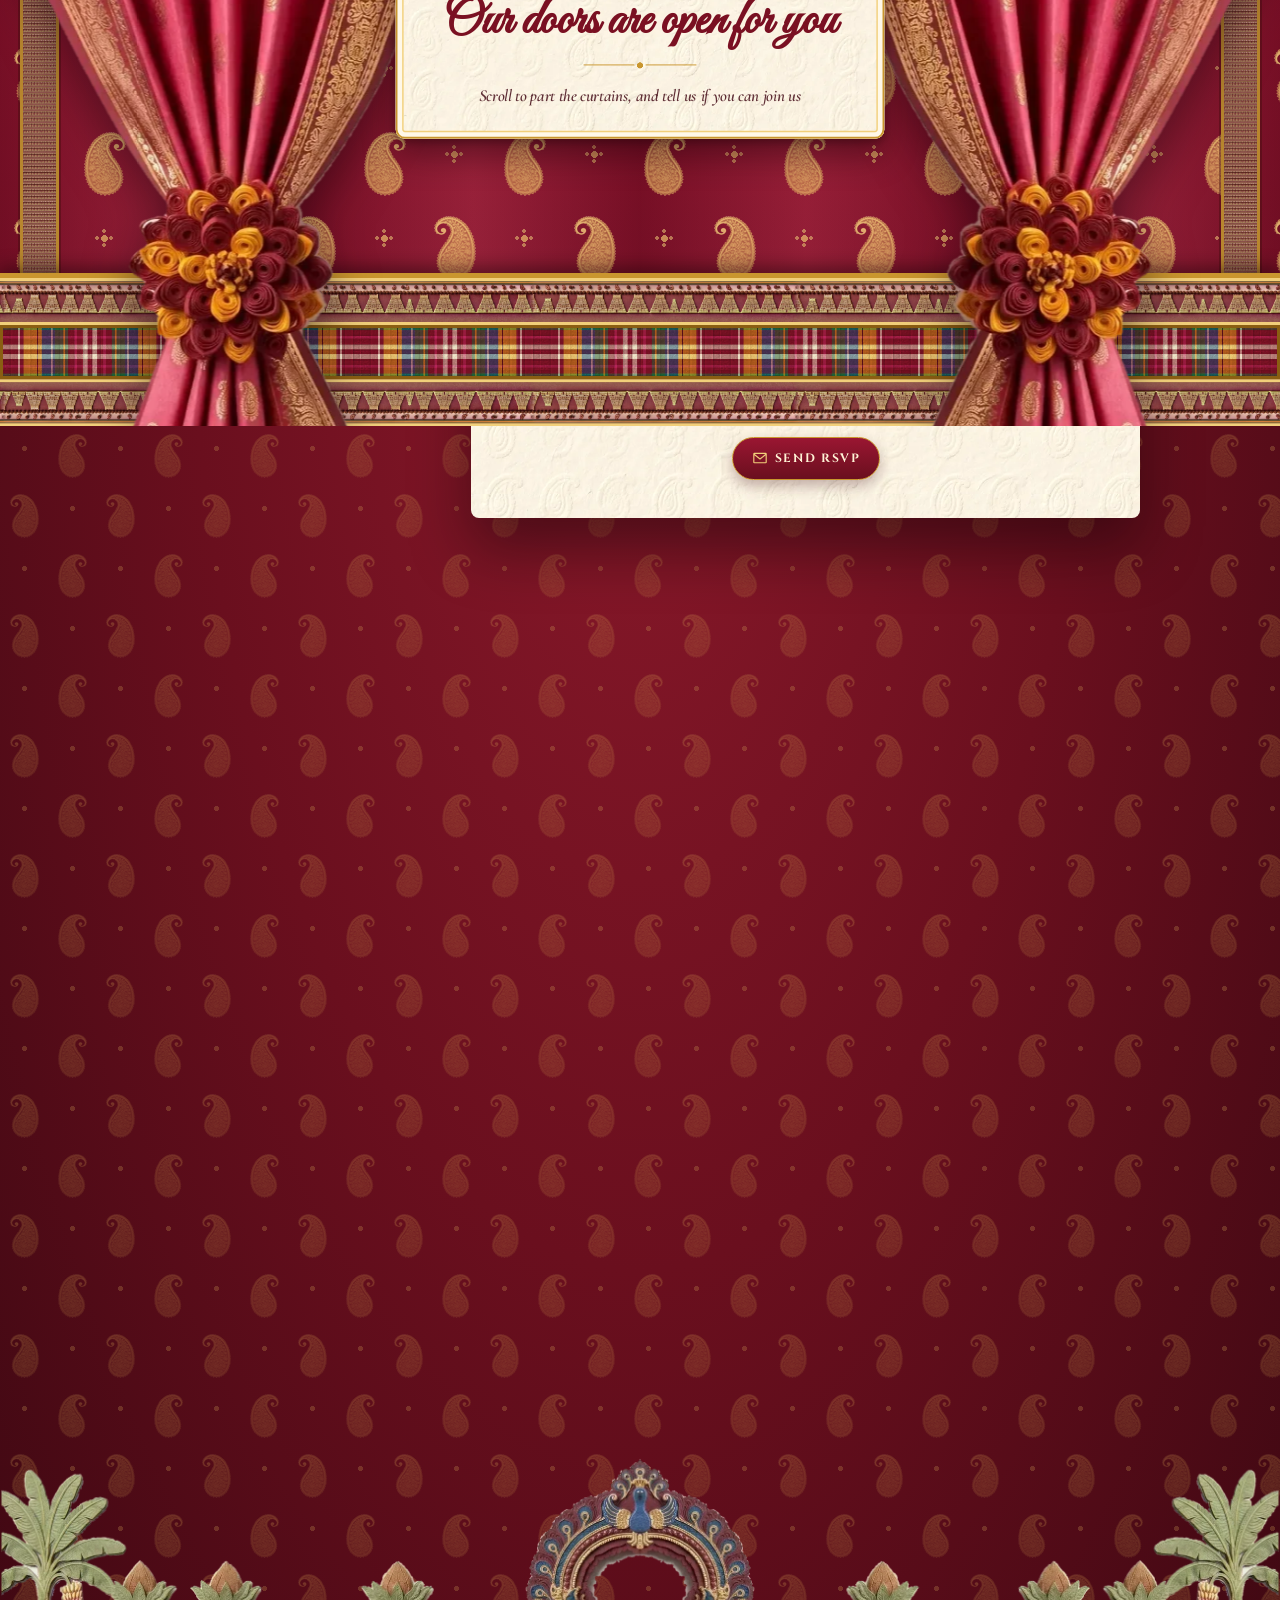
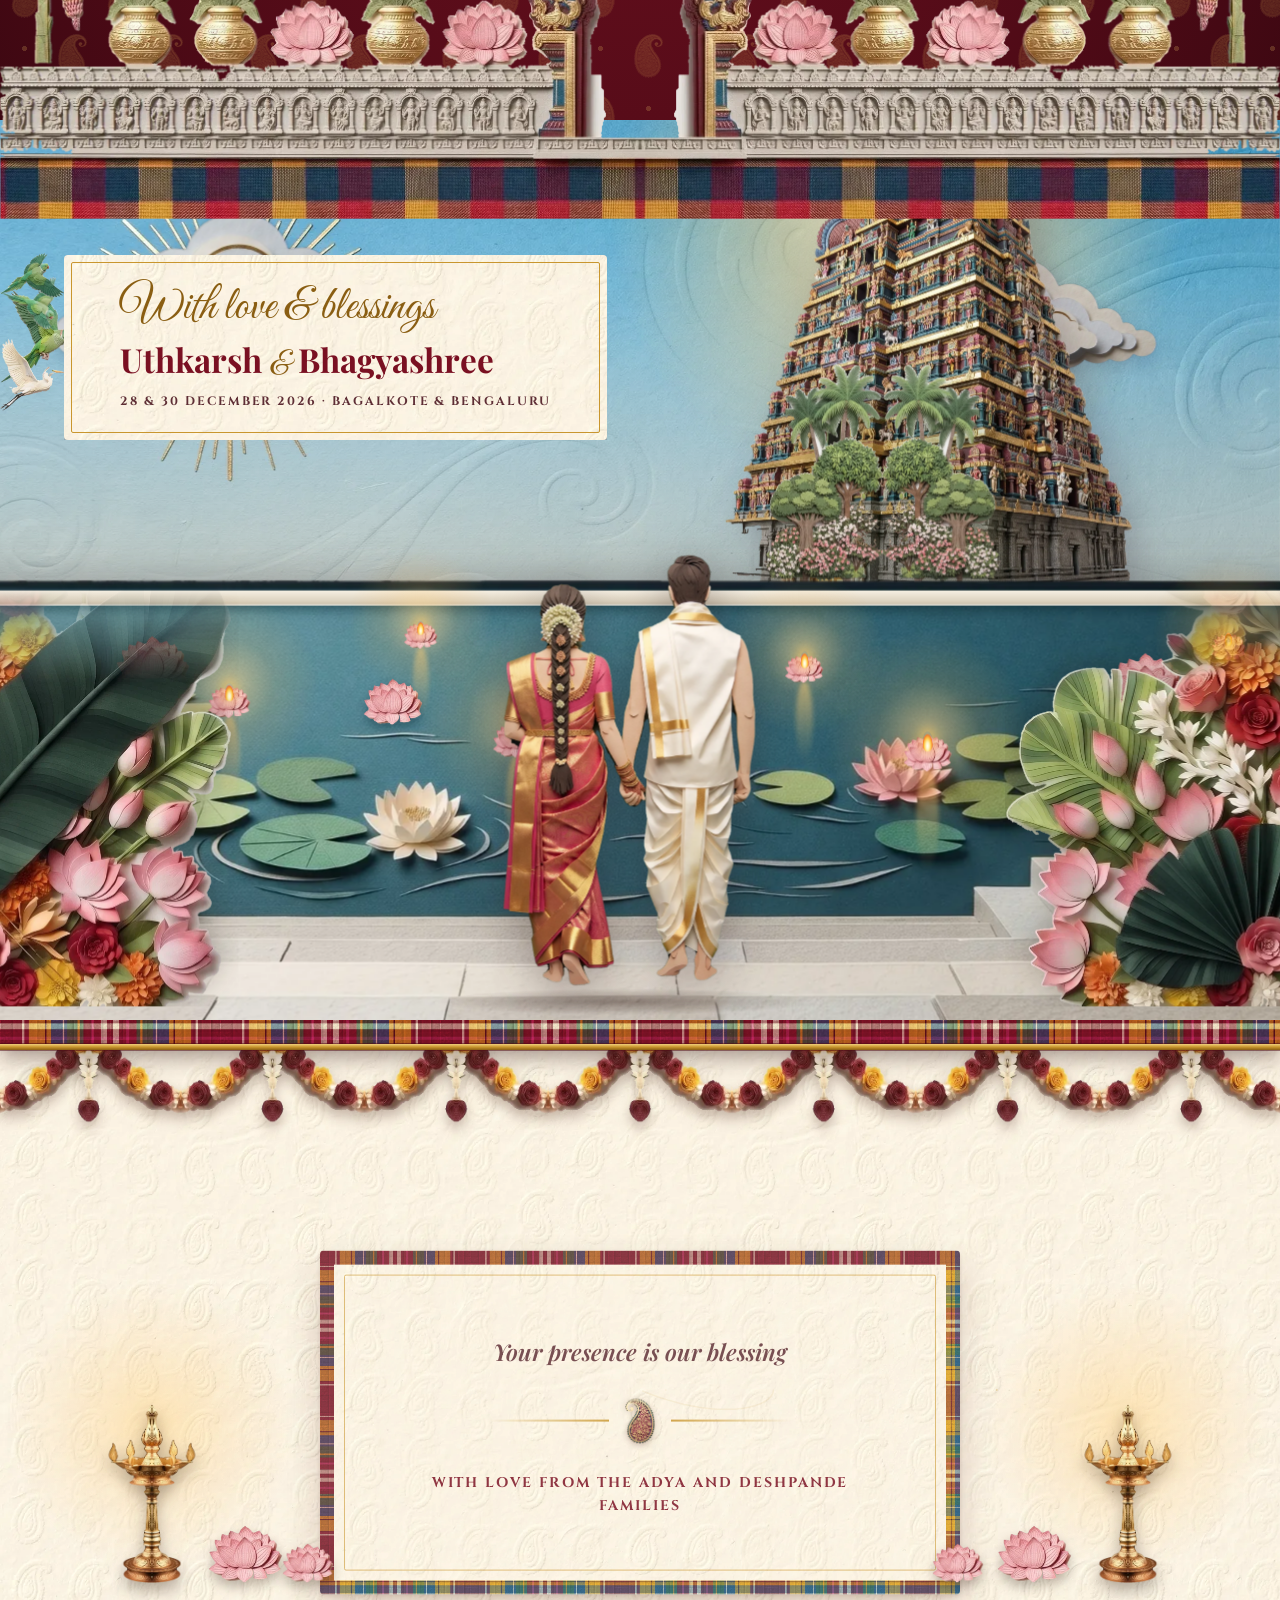
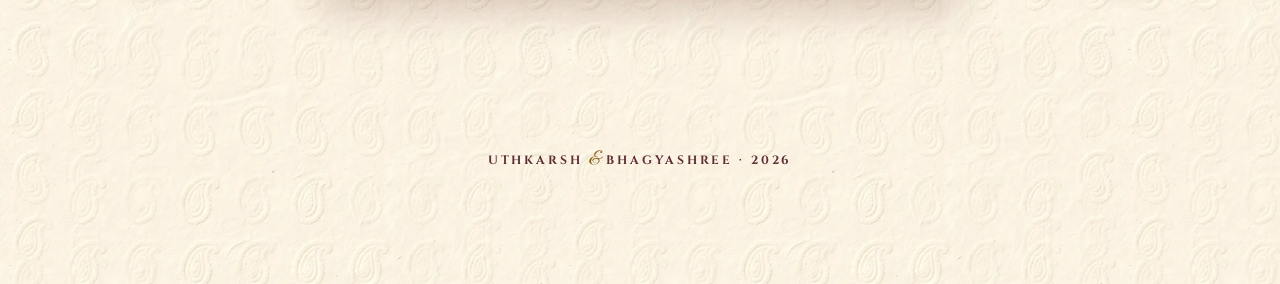
==== commit 1e2479b0: "Add files via upload" ====
--- a/index.html
+++ b/index.html
@@ -11,7 +11,7 @@
 <meta property="og:description" content="Wedding on 28 December 2026 in Bagalkote · Reception on 30 December 2026 in Bengaluru">
 <link rel="preload" as="image" href="assets/a6-gopuram.webp">
 <link rel="preload" as="image" href="assets/a1-flap.webp">
-<link rel="stylesheet" href="css/style.css?v=1123e">
+<link rel="stylesheet" href="css/style.css?v=1124c">
 </head>
 <body class="is-locked" data-lang="en">
 
@@ -80,7 +80,7 @@
     </div>
     <div class="L names-shade"></div>
     <div class="L names">
-      <p class="kn names-kn">ಶುಭ ವಿವಾಹ</p>
+      <p class="kn names-kn" data-i18n="shubha">Shubha Vivaha</p>
       <h1 class="names-main"><span class="nm" data-split>Uthkarsh</span><span class="amp">&amp;</span><span class="nm" data-split>Bhagyashree</span></h1>
     </div>
     <div class="L petals hero-shower" data-petals="12"></div>
@@ -175,8 +175,8 @@
           <h3 class="ev-title" data-i18n="wedTitle">The Wedding</h3>
           <p class="ev-date" data-i18n="wedDate">Monday · 28 December 2026</p>
           <dl class="ev-rows">
-            <dt data-i18n="wedTime">12:24 PM</dt><dd data-i18n="wedWhat">Akshatharopana &amp; Mangalyadharana, in the Abhijit Lagna</dd>
-            <dt data-i18n="wedFeastWhen">After</dt><dd data-i18n="wedFeast">Wedding feast</dd>
+            <dt data-i18n="wedTime">12:24 PM</dt><dd data-i18n="wedWhat">Muhurtha in the Abhijit Lagna, with Mangalya Dharana and Akshataropana</dd>
+            <dt data-i18n="wedFeastWhen">Followed by</dt><dd data-i18n="wedFeast">Wedding lunch</dd>
           </dl>
           <p class="ev-venue"><b data-i18n="wedVenue">N. C. Athani Kalyana Mantapa</b><span data-i18n="vAddrWed">Vidyagiri, Bagalkote, Karnataka 587103</span></p>
           <div class="mount"><a class="map" target="_blank" rel="noopener" href="https://maps.app.goo.gl/onUVFDoFLpxTTJVK7" data-src="https://maps.google.com/maps?q=N%20C%20Athani%20Kalyana%20Mantap%2C%20Vidyagiri%2C%20Bagalkot%2C%20Karnataka%20587103&amp;z=16&amp;output=embed" data-title="Map to N. C. Athani Kalyana Mantapa">
@@ -199,7 +199,7 @@
           <h3 class="ev-title" data-i18n="recTitle">The Reception</h3>
           <p class="ev-date" data-i18n="recDate">Wednesday · 30 December 2026</p>
           <dl class="ev-rows">
-            <dt data-i18n="recTime">6 – 10 PM</dt><dd data-i18n="recWhat">Reception for the bride and groom</dd>
+            <dt data-i18n="recTime">6 – 10 PM</dt><dd data-i18n="recWhat">Reception</dd>
           </dl>
           <p class="ev-venue"><b data-i18n="recVenue">Pai Vista Convention Hall</b><span data-i18n="vAddrRec">South End Circle, Basavanagudi, Bengaluru</span></p>
           <div class="mount"><a class="map" target="_blank" rel="noopener" href="https://maps.app.goo.gl/LvfdA4hSn5NFWWfX7" data-src="https://maps.google.com/maps?q=12.937926,77.5787204&amp;z=16&amp;output=embed" data-title="Map to Pai Vista Convention Hall">
@@ -328,6 +328,6 @@
 <script src="vendor/gsap.min.js"></script>
 <script src="vendor/ScrollTrigger.min.js"></script>
 <script src="vendor/lenis.min.js"></script>
-<script src="js/app.js?v=1123e"></script>
+<script src="js/app.js?v=1124c"></script>
 </body>
 </html>
--- a/css/style.css
+++ b/css/style.css
@@ -127,8 +127,6 @@
 .strew img{position:absolute;width:var(--s);rotate:var(--r)}
 .hero-shower{opacity:0}
 .stage.off *,.stage.off{animation-play-state:paused!important}
-/* a scene that is off screen stops drawing altogether, which frees the phone's graphics for the one on screen */
-.stage.off{visibility:hidden}
 .stage.off .cloud,.stage.off .fol,.stage.off .bird,.stage.off .petal{animation:none!important}
 html.scrolling .lamp.lit .lamp-on,html.scrolling .litlamp::before,html.scrolling .diya::before{animation:none!important}
 .w{display:inline-block;perspective:600px}
@@ -394,7 +392,7 @@
 .f-skyline{opacity:.9}
 .f-tank{filter:drop-shadow(0 -8px 16px rgba(30,30,40,.22))}
 .f-couple{filter:drop-shadow(0 10px 22px rgba(30,10,10,.35))}
-.f-text{left:max(5vw,28px);top:calc(max(24vw,200px) * .32 + max(4vh,24px));opacity:0}
+.f-text{left:max(5vw,28px);top:calc(max(24vw,200px) * .32 + max(4vh,24px));opacity:0;will-change:transform,opacity,clip-path;contain:paint}
 .ribbon{position:relative;text-align:left;padding:clamp(18px,2.4vw,28px) clamp(30px,4.4vw,60px);background:var(--paper);border-radius:4px;box-shadow:var(--lift2);max-width:92vw}
 .ribbon::after{content:"";position:absolute;inset:7px;border:1.5px solid var(--gold);border-radius:2px;pointer-events:none}
 .f-kn{font-size:clamp(26px,2.8vw,40px);color:var(--maroon)}
@@ -613,7 +611,7 @@
 @keyframes bunch{from{transform:rotate(-1.2deg)}to{transform:rotate(1.2deg)}}
 @media (prefers-reduced-motion:reduce){.t-deco .pbunch{animation:none}}
 
-@media (max-width:600px){.torana .invite-panel{padding-left:26px!important;padding-right:26px!important}}
+@media (max-width:600px){.torana .invite-panel{padding-left:38px!important;padding-right:38px!important}.torana .invite-panel .lead{padding:0 10px}}
 @media (max-width:600px){.countdown{width:min(300px,84%)}.countdown{margin-left:calc((100% - min(300px,84%)) / 2) !important}}
 .countdown{container-type:inline-size}
 .countdown .cd-inner{inset:26% 25.5% !important}
@@ -655,3 +653,8 @@
 .drapes .silk,.drapes .drape{pointer-events:auto}
 .rsvp-stage{position:sticky;top:0}
 .rsvp-hold{height:95vh}
+/* in English the greeting above the names is set in the small capitals used for labels */
+body:not([data-lang=kn]) .names-kn{font-family:var(--caps);font-weight:700;letter-spacing:.32em;text-transform:uppercase;font-size:clamp(13px,1.25vw,17px)}
+/* only the hanging pieces swing; flowers, heaps and plants stay put */
+.t-deco .tban,.t-deco .theap,.t-deco .pflower,.t-deco .bed{animation:none}
+.t-deco .jstr,.t-deco .hl,.t-deco .crown-fest{backface-visibility:hidden}
